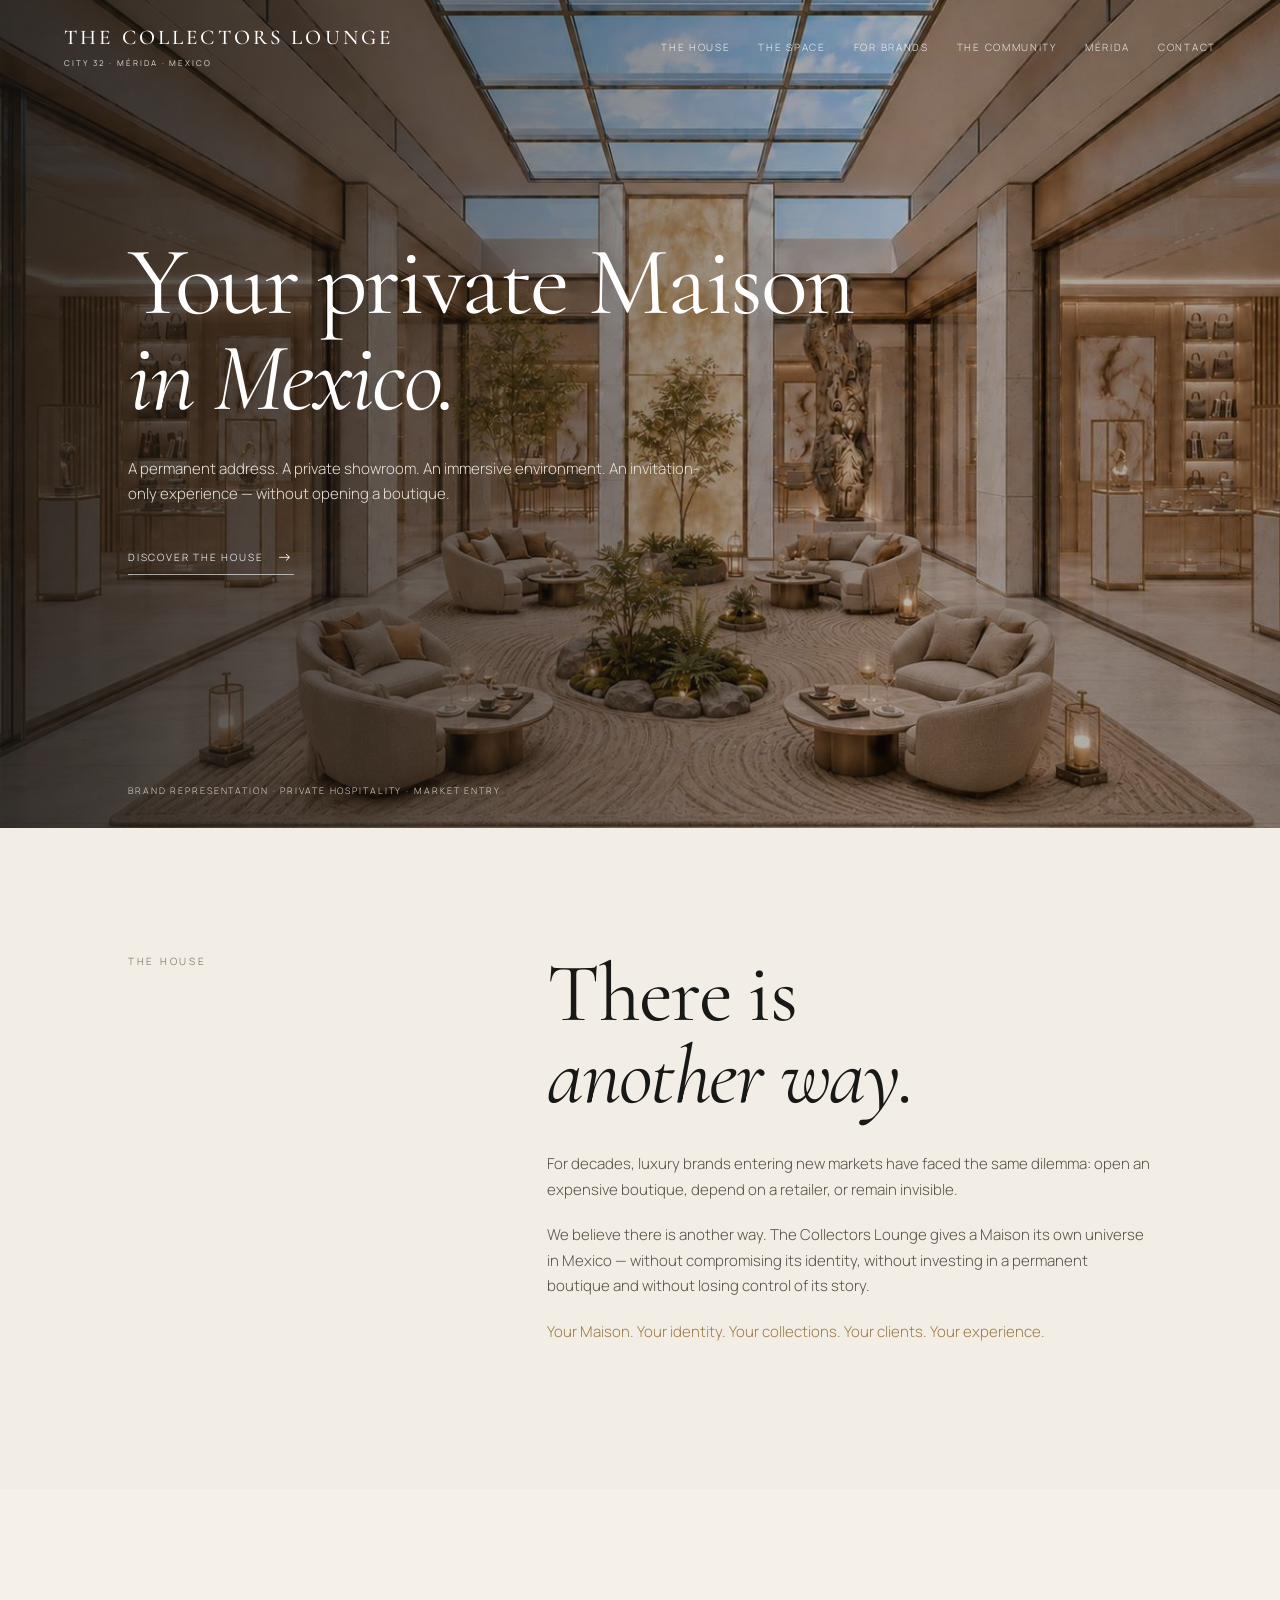
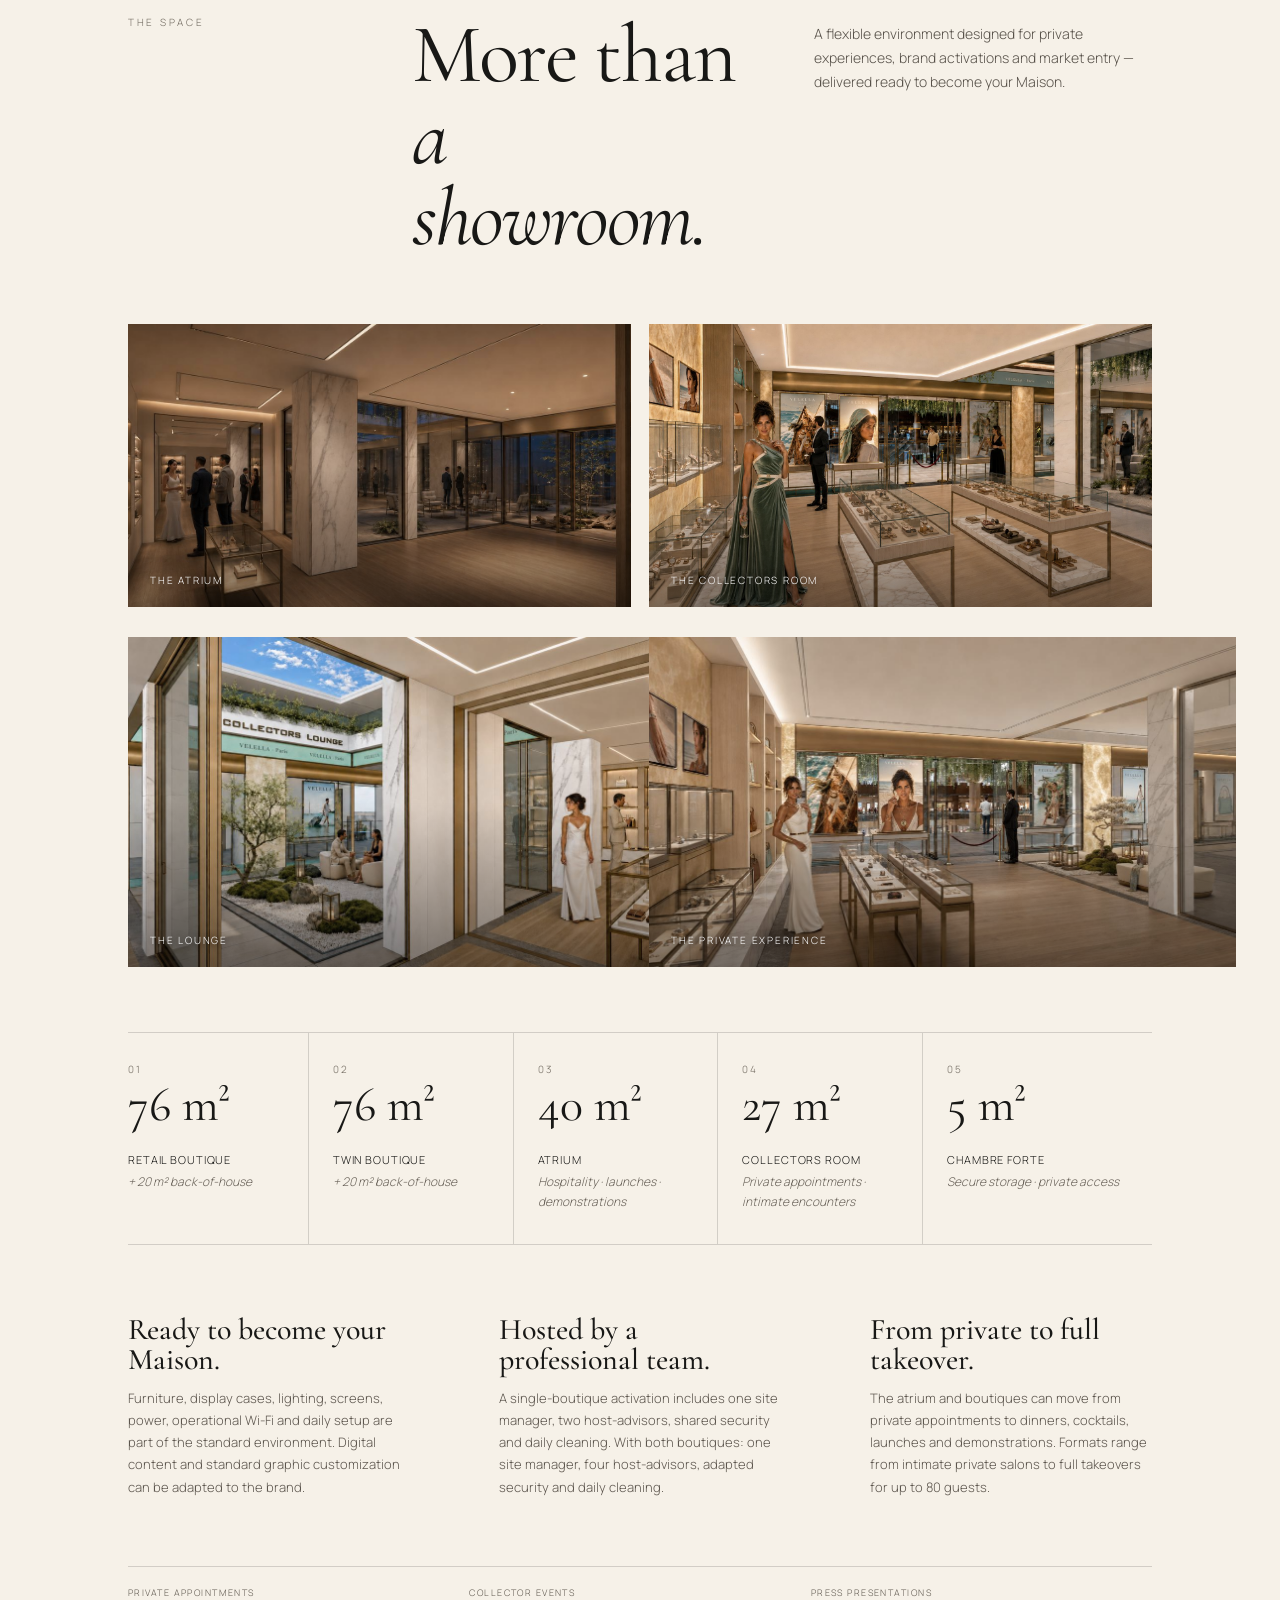
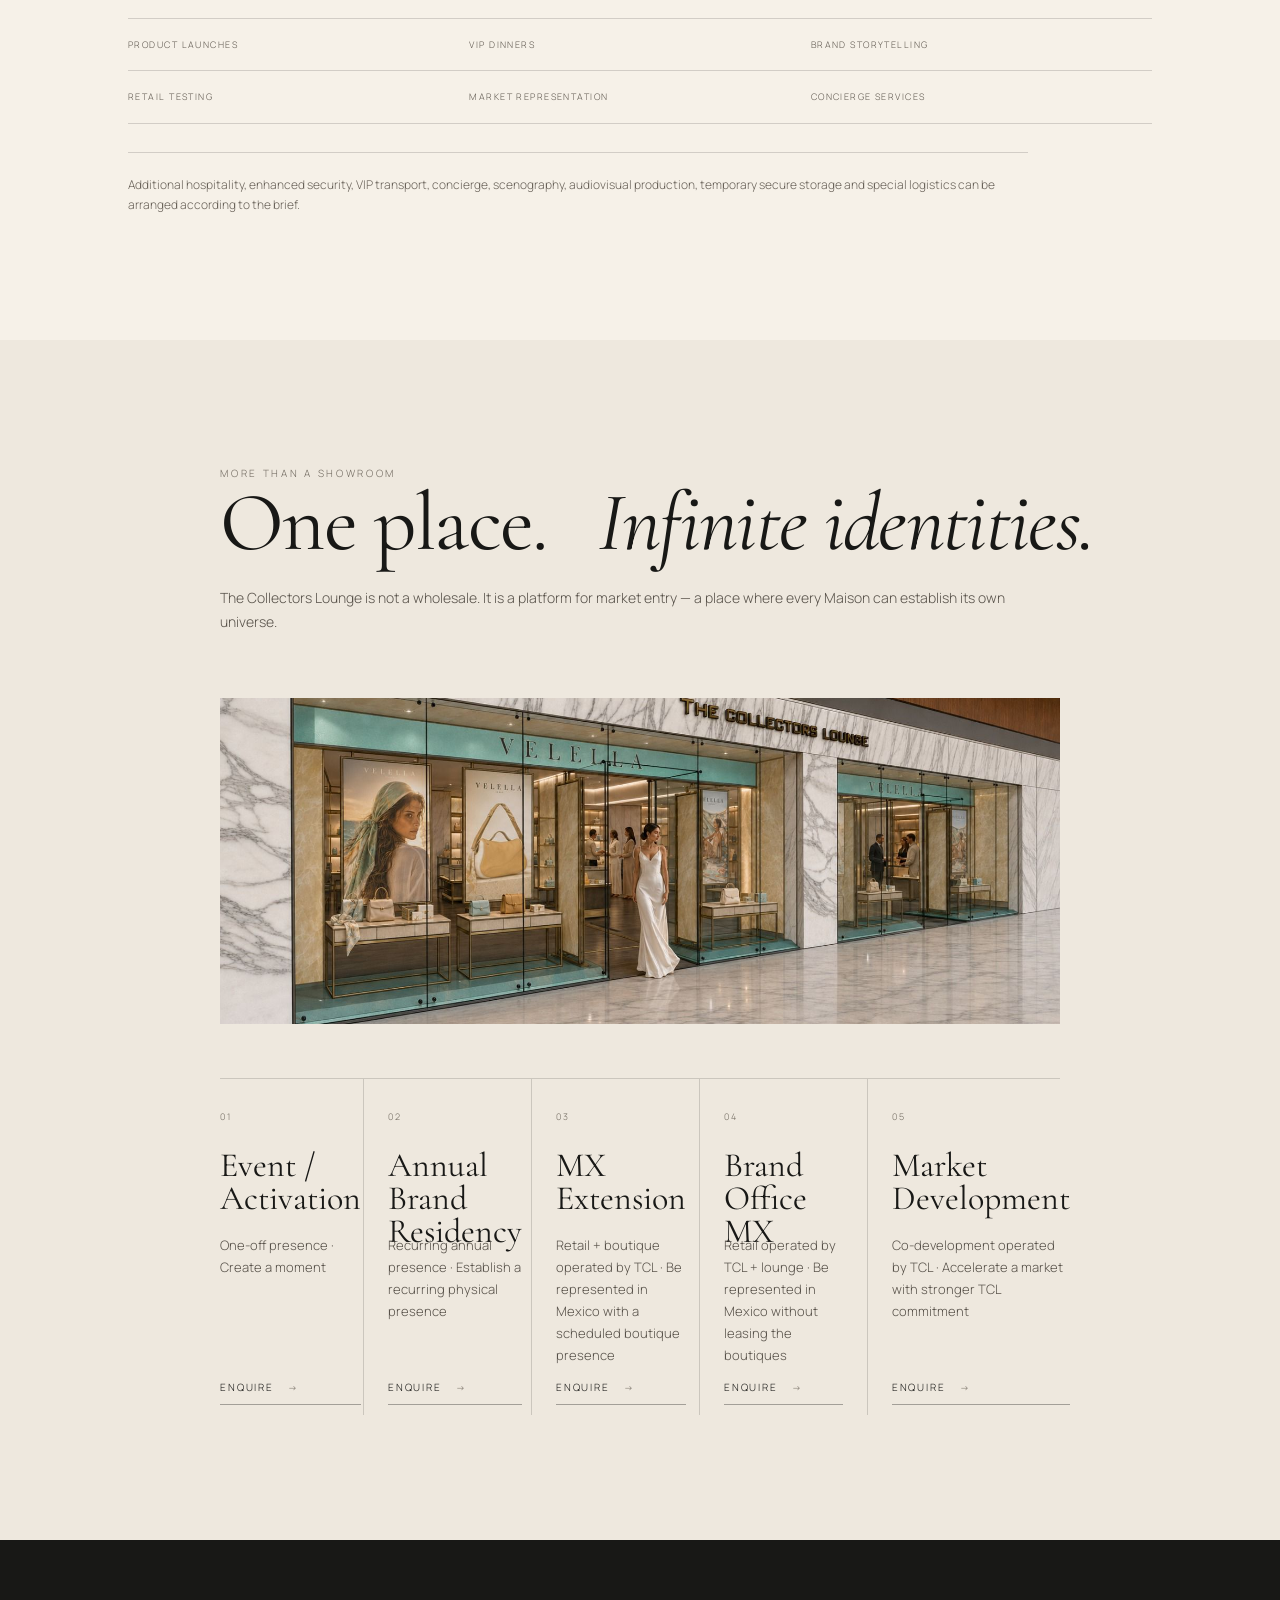
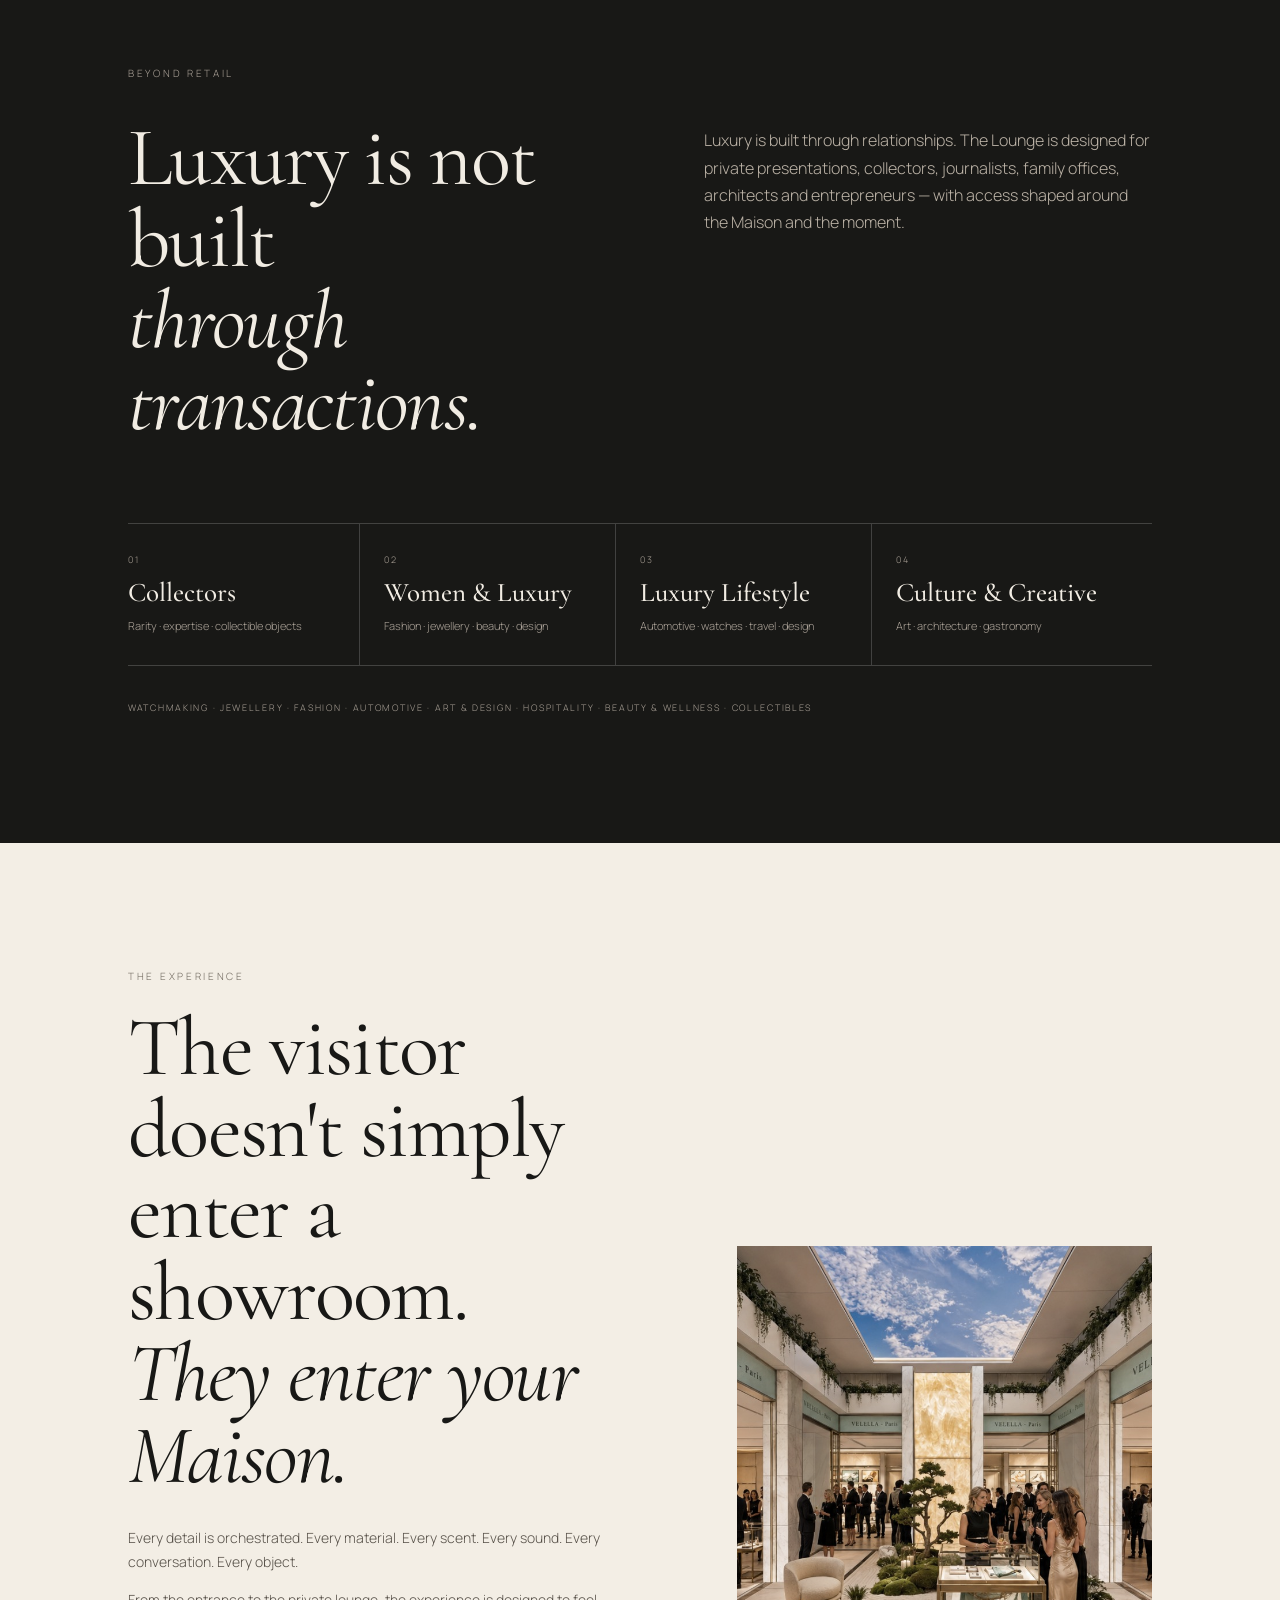
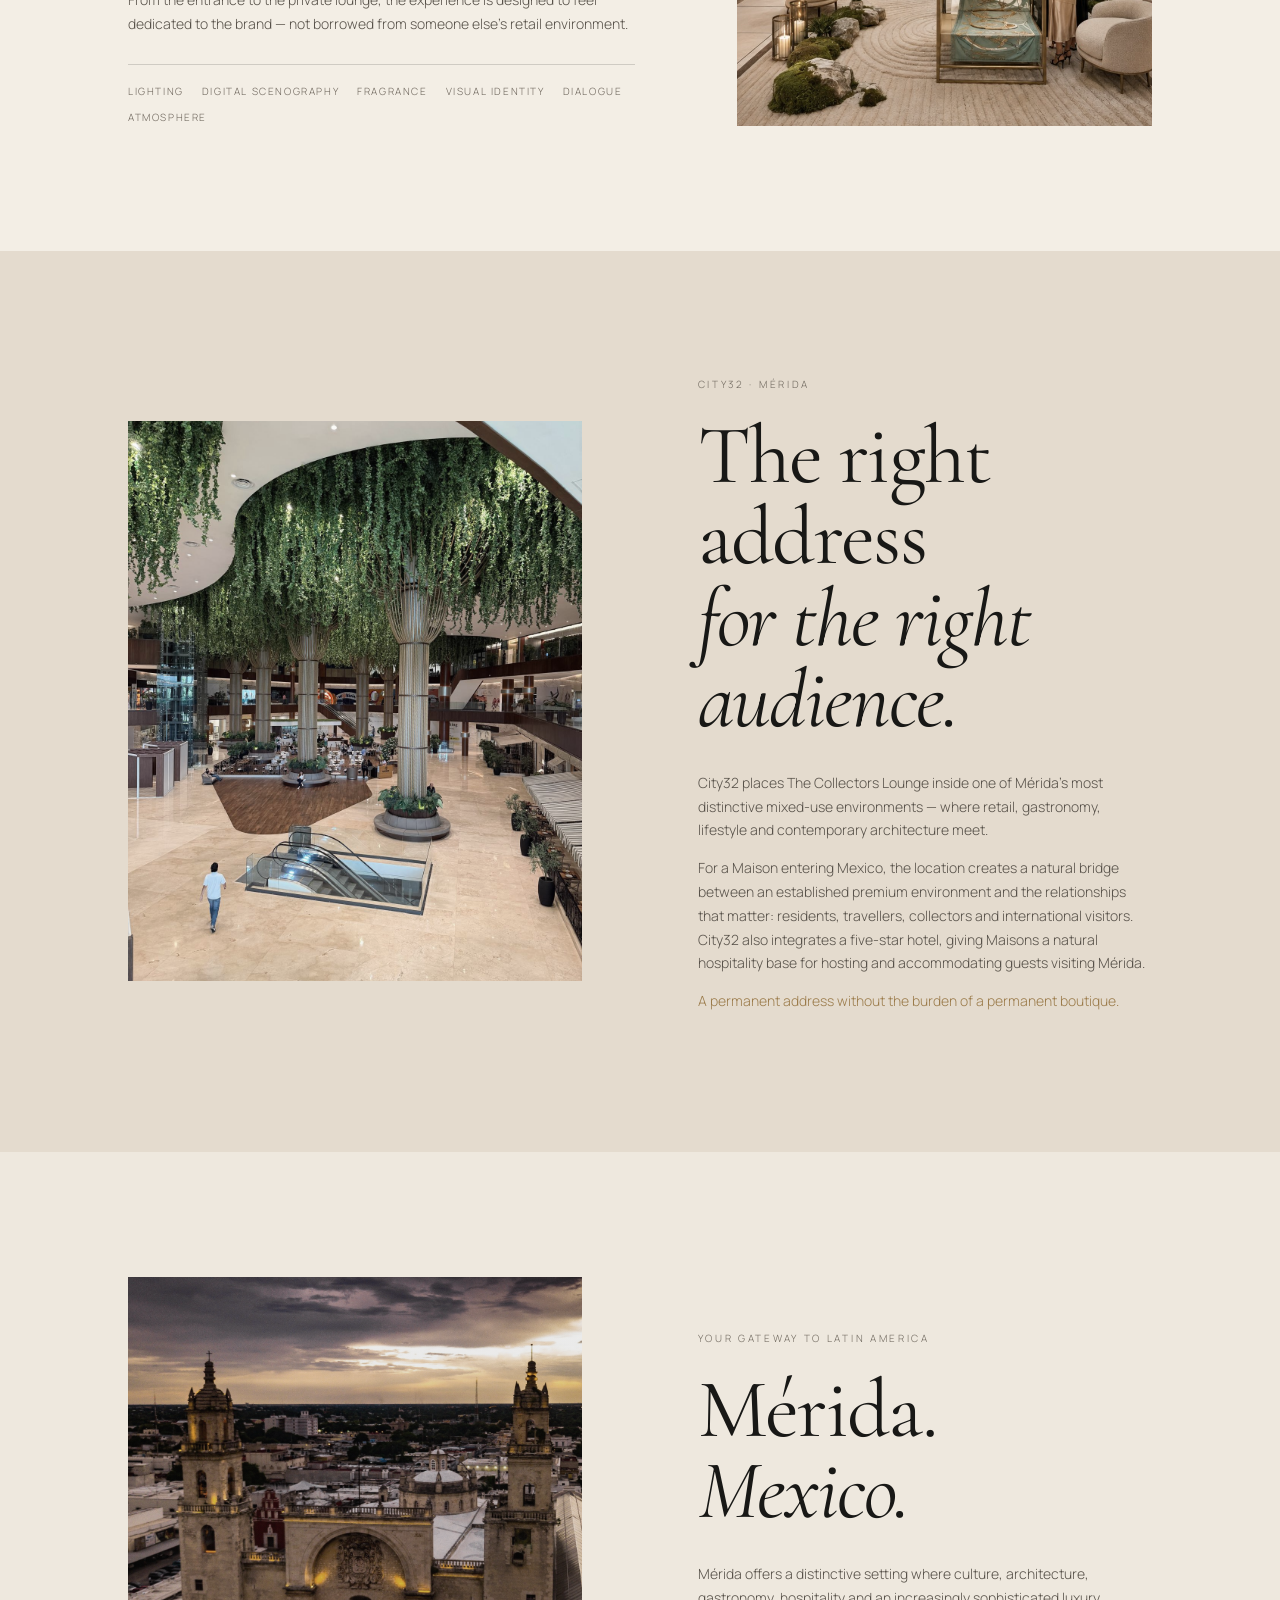
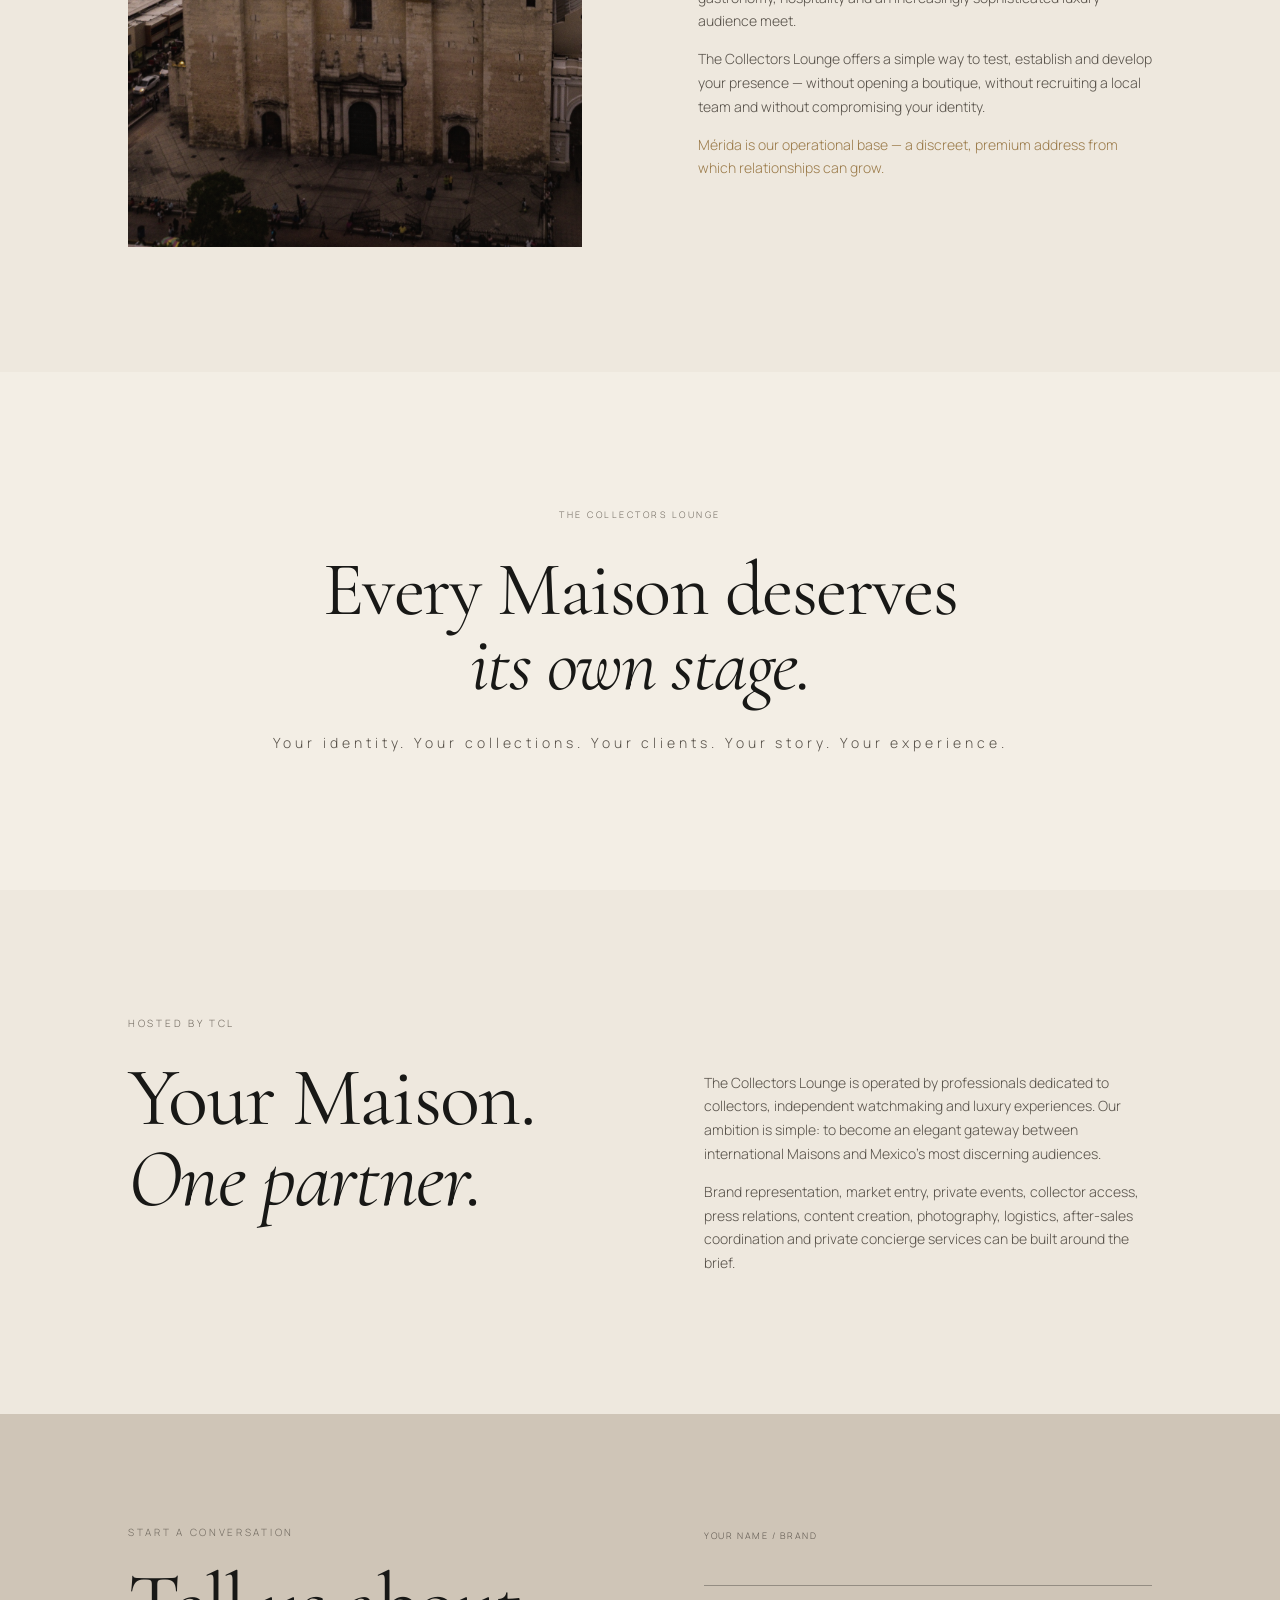
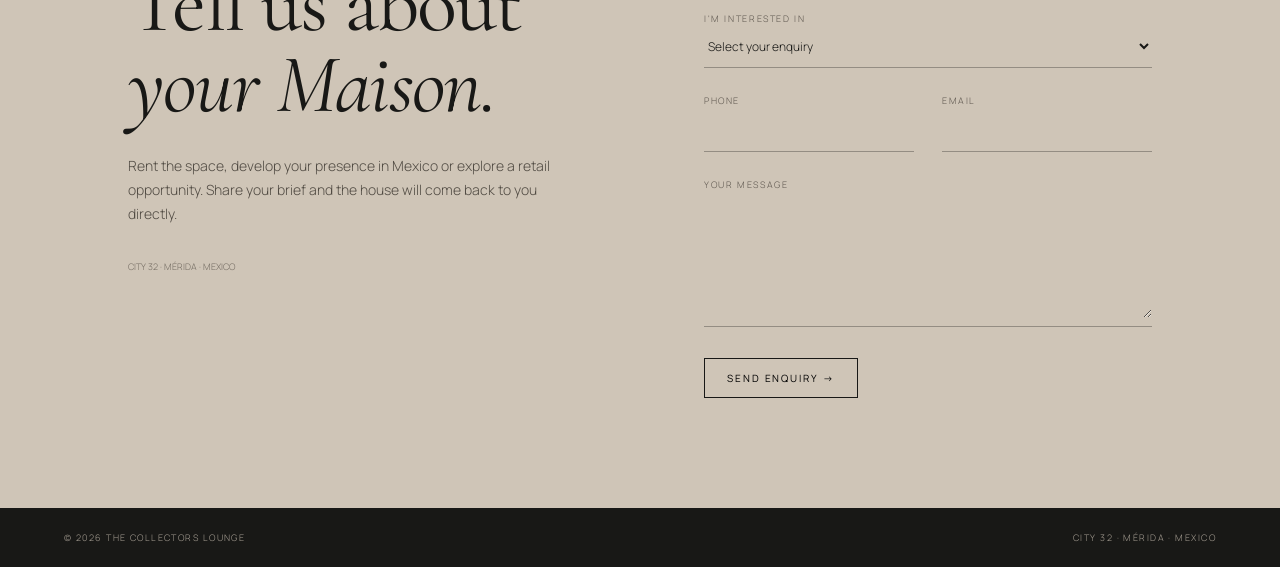
==== index.html @ 58ddcb99 "Update index.html" ====
<!doctype html>
<html lang="en">
<head>
<meta charset="utf-8"><meta name="viewport" content="width=device-width, initial-scale=1">
<meta name="description" content="The Collectors Lounge — your private Maison in Mexico. A permanent address, private hospitality and market entry from Mérida.">
<meta name="theme-color" content="#181816">
<title>The Collectors Lounge — Your Private Maison in Mexico</title>
<link rel="preconnect" href="https://fonts.googleapis.com"><link rel="preconnect" href="https://fonts.gstatic.com" crossorigin>
<link href="https://fonts.googleapis.com/css2?family=Cormorant+Garamond:ital,wght@0,400;0,500;0,600;1,400&family=Manrope:wght@300;400;500&display=swap" rel="stylesheet">
<link rel="stylesheet" href="styles.css">
</head>
<body>
<header class="header">
  <a class="logo" href="#top"><span>THE COLLECTORS LOUNGE</span><small>CITY 32 · MÉRIDA · MEXICO</small></a>
  <button class="menu" type="button" aria-expanded="false" aria-controls="nav">Menu</button>
  <nav id="nav" class="nav" aria-label="Main navigation">
    <a href="#house">The House</a><a href="#space">The Space</a><a href="#offers">For Brands</a><a href="#community">The Community</a><a href="#location">Mérida</a><a href="#contact">Contact</a>
  </nav>
</header>
<main id="top">
<section class="hero">
  <img src="assets/hero-v4.jpg" alt="The Collectors Lounge private boutique environment" class="hero-img"><div class="hero-shade"></div>
  <div class="hero-content"><h1>Your private Maison<br><i>in Mexico.</i></h1><p class="lead">A permanent address. A private showroom. An immersive environment. An invitation-only experience — without opening a boutique.</p><a class="line-link light hero-cta" href="#house">Discover the house <span>→</span></a></div>
  <div class="hero-foot">BRAND REPRESENTATION · PRIVATE HOSPITALITY · MARKET ENTRY</div>
</section>

<section id="house" class="section intro"><div class="label">THE HOUSE</div><div class="copy"><h2>There is<br><i>another way.</i></h2><p>For decades, luxury brands entering new markets have faced the same dilemma: open an expensive boutique, depend on a retailer, or remain invisible.</p><p>We believe there is another way. The Collectors Lounge gives a Maison its own universe in Mexico — without compromising its identity, without investing in a permanent boutique and without losing control of its story.</p><p class="gold-note">Your Maison. Your identity. Your collections. Your clients. Your experience.</p></div></section>


<section id="space" class="section space-section">
  <div class="section-head"><div class="label">THE SPACE</div><h2>More than<br><i>a showroom.</i></h2><p>A flexible environment designed for private experiences, brand activations and market entry — delivered ready to become your Maison.</p></div>
  <div class="space-gallery">
<figure><img class="site-harmonized-image" src="assets/atrium-neutral.jpg" alt="Central atrium"><figcaption>The Atrium</figcaption></figure>
    <figure><img class="site-harmonized-image" src="assets/lounge-view-03.jpg" alt="Private collectors room"><figcaption>The Collectors Room</figcaption></figure>
  </div>
  <div class="space-gallery space-gallery-extra">
    <figure><img class="site-harmonized-image" src="assets/lounge-view-01.jpg" alt="Collectors Lounge atrium and private boutique interior"><figcaption>The Lounge</figcaption></figure>
    <figure><img class="site-harmonized-image" src="assets/lounge-view-02.jpg" alt="Collectors Lounge interior and private client experience"><figcaption>The Private Experience</figcaption></figure>
  </div>
  <div class="space-stats"><article><span>01</span><strong>76 m²</strong><small>Retail boutique</small><em>+ 20 m² back-of-house</em></article><article><span>02</span><strong>76 m²</strong><small>Twin boutique</small><em>+ 20 m² back-of-house</em></article><article><span>03</span><strong>40 m²</strong><small>Atrium</small><em>Hospitality · launches · demonstrations</em></article><article><span>04</span><strong>27 m²</strong><small>Collectors Room</small><em>Private appointments · intimate encounters</em></article><article><span>05</span><strong>5 m²</strong><small>Chambre forte</small><em>Secure storage · private access</em></article></div>
  <div class="space-details"><div><h3>Ready to become your Maison.</h3><p>Furniture, display cases, lighting, screens, power, operational Wi-Fi and daily setup are part of the standard environment. Digital content and standard graphic customization can be adapted to the brand.</p></div><div><h3>Hosted by a professional team.</h3><p>A single-boutique activation includes one site manager, two host-advisors, shared security and daily cleaning. With both boutiques: one site manager, four host-advisors, adapted security and daily cleaning.</p></div><div><h3>From private to full takeover.</h3><p>The atrium and boutiques can move from private appointments to dinners, cocktails, launches and demonstrations. Formats range from intimate private salons to full takeovers for up to 80 guests.</p></div></div>
  <div class="included-grid"><span>Private appointments</span><span>Collector events</span><span>Press presentations</span><span>Product launches</span><span>VIP dinners</span><span>Brand storytelling</span><span>Retail testing</span><span>Market representation</span><span>Concierge services</span></div>
  <div class="space-note">Additional hospitality, enhanced security, VIP transport, concierge, scenography, audiovisual production, temporary secure storage and special logistics can be arranged according to the brief.</div>
</section>

<section id="offers" class="section offers"><div class="section-head offers-head"><div class="label">MORE THAN A SHOWROOM</div><h2 class="identity-title"><span>One place.</span><i>Infinite identities.</i></h2><p>The Collectors Lounge is not a wholesale. It is a platform for market entry — a place where every Maison can establish its own universe.</p></div><div class="identity-image"><img class="site-harmonized-image" src="assets/lounge-exterior.jpg" alt="Neutral luxury retail environment prepared for different brand identities"></div><div class="offer-grid"><article><span>01</span><h3>Event / Activation</h3><p>One-off presence · Create a moment</p><a class="line-link" href="#contact">Enquire <span>→</span></a></article><article><span>02</span><h3>Annual Brand Residency</h3><p>Recurring annual presence · Establish a recurring physical presence</p><a class="line-link" href="#contact">Enquire <span>→</span></a></article><article><span>03</span><h3>MX Extension</h3><p>Retail + boutique operated by TCL · Be represented in Mexico with a scheduled boutique presence</p><a class="line-link" href="#contact">Enquire <span>→</span></a></article><article><span>04</span><h3>Brand Office MX</h3><p>Retail operated by TCL + lounge · Be represented in Mexico without leasing the boutiques</p><a class="line-link" href="#contact">Enquire <span>→</span></a></article><article><span>05</span><h3>Market Development</h3><p>Co-development operated by TCL · Accelerate a market with stronger TCL commitment</p><a class="line-link" href="#contact">Enquire <span>→</span></a></article></div></section>

<section id="community" class="section community"><div class="label">BEYOND RETAIL</div><div class="community-top"><h2>Luxury is not built<br><i>through transactions.</i></h2><p>Luxury is built through relationships. The Lounge is designed for private presentations, collectors, journalists, family offices, architects and entrepreneurs — with access shaped around the Maison and the moment.</p></div><div class="community-grid"><div><span>01</span><strong>Collectors</strong><small>Rarity · expertise · collectible objects</small></div><div><span>02</span><strong>Women & Luxury</strong><small>Fashion · jewellery · beauty · design</small></div><div><span>03</span><strong>Luxury Lifestyle</strong><small>Automotive · watches · travel · design</small></div><div><span>04</span><strong>Culture & Creative</strong><small>Art · architecture · gastronomy</small></div></div><div class="universes">WATCHMAKING · JEWELLERY · FASHION · AUTOMOTIVE · ART & DESIGN · HOSPITALITY · BEAUTY & WELLNESS · COLLECTIBLES</div></section>

<section class="section experience"><div class="experience-copy"><div class="label">THE EXPERIENCE</div><h2>The visitor doesn't simply enter a showroom.<br><i>They enter your Maison.</i></h2><p>Every detail is orchestrated. Every material. Every scent. Every sound. Every conversation. Every object.</p><p>From the entrance to the private lounge, the experience is designed to feel dedicated to the brand — not borrowed from someone else's retail environment.</p><div class="experience-tags"><span>Lighting</span><span>Digital scenography</span><span>Fragrance</span><span>Visual identity</span><span>Dialogue</span><span>Atmosphere</span></div></div><div class="experience-image"><img class="site-harmonized-image" src="assets/experience-new.jpg" alt="Hosted private brand experience"></div></section>

<section class="section city32"><div class="city32-image"><img class="site-harmonized-image" src="assets/city32.jpg" alt="City32 environment in Mérida"></div><div class="city32-copy"><div class="label">CITY32 · MÉRIDA</div><h2>The right address<br><i>for the right audience.</i></h2><p>City32 places The Collectors Lounge inside one of Mérida's most distinctive mixed-use environments — where retail, gastronomy, lifestyle and contemporary architecture meet.</p><p>For a Maison entering Mexico, the location creates a natural bridge between an established premium environment and the relationships that matter: residents, travellers, collectors and international visitors. City32 also integrates a five-star hotel, giving Maisons a natural hospitality base for hosting and accommodating guests visiting Mérida.</p><p class="gold-note">A permanent address without the burden of a permanent boutique.</p></div></section>

<section id="location" class="section location"><div class="location-image"><img class="site-harmonized-image" src="assets/merida-cathedral.jpg" alt="Mérida-inspired historic church at dusk"></div><div class="location-copy"><div class="label">YOUR GATEWAY TO LATIN AMERICA</div><h2>Mérida.<br><i>Mexico.</i></h2><p>Mérida offers a distinctive setting where culture, architecture, gastronomy, hospitality and an increasingly sophisticated luxury audience meet.</p><p>The Collectors Lounge offers a simple way to test, establish and develop your presence — without opening a boutique, without recruiting a local team and without compromising your identity.</p><p class="gold-note">Mérida is our operational base — a discreet, premium address from which relationships can grow.</p></div></section>

<section class="statement"><p>THE COLLECTORS LOUNGE</p><h2>Every Maison deserves<br><i>its own stage.</i></h2><p class="statement-sub">Your identity. Your collections. Your clients. Your story. Your experience.</p></section>
<section class="section house-support"><div class="label">HOSTED BY TCL</div><div class="support-grid"><div><h2>Your Maison.<br><i>One partner.</i></h2></div><div><p>The Collectors Lounge is operated by professionals dedicated to collectors, independent watchmaking and luxury experiences. Our ambition is simple: to become an elegant gateway between international Maisons and Mexico's most discerning audiences.</p><p>Brand representation, market entry, private events, collector access, press relations, content creation, photography, logistics, after-sales coordination and private concierge services can be built around the brief.</p></div></div></section>
<section id="contact" class="contact">
  <div class="contact-intro"><div class="label">START A CONVERSATION</div><h2>Tell us about<br><i>your Maison.</i></h2><p>Rent the space, develop your presence in Mexico or explore a retail opportunity. Share your brief and the house will come back to you directly.</p><p class="note">CITY 32 · MÉRIDA · MEXICO</p></div>
  <form class="contact-form" id="contact-form" action="https://api.thecollectorslounge.mx/contact" method="post">
    <div class="form-field form-field-full"><label for="name">Your name / Brand</label><input id="name" name="name" type="text" autocomplete="organization" required></div>
    <div class="form-field form-field-full"><label for="request">I'm interested in</label><select id="request" name="request" required><option value="" selected disabled>Select your enquiry</option><option value="Renting / Private Activation">Renting / Private Activation</option><option value="Market Development">Market Development</option><option value="Retail / Brand Presence">Retail / Brand Presence</option></select></div>
    <div class="form-field"><label for="phone">Phone</label><input id="phone" name="phone" type="tel" autocomplete="tel" required></div>
    <div class="form-field"><label for="email">Email</label><input id="email" name="email" type="email" autocomplete="email" required></div>
    <div class="form-field form-field-full"><label for="message">Your message</label><textarea id="message" name="message" rows="5" required></textarea></div>
    <div class="form-honeypot" aria-hidden="true"><label for="company">Company</label><input id="company" name="company" type="text" tabindex="-1" autocomplete="off"></div>
    <div class="form-actions form-field-full"><button class="button form-submit" type="submit">Send enquiry <span>→</span></button><p class="form-status" id="form-status" role="status" aria-live="polite"></p></div>
  </form>
</section>
</main><footer><span>© 2026 THE COLLECTORS LOUNGE</span><span>CITY 32 · MÉRIDA · MEXICO</span></footer><script src="script.js"></script>
</body></html>
---- styles.css ----
:root{--ivory:#f3eee5;--paper:#eee8de;--sand:#ded5c7;--taupe:#aaa092;--stone:#70695f;--ink:#181816;--muted:#575149;--line:rgba(24,24,22,.16);--gold:#9b7b4a}*{box-sizing:border-box}html{scroll-behavior:smooth}body{margin:0;background:var(--ivory);color:var(--ink);font-family:"Manrope",Arial,sans-serif;font-weight:300;line-height:1.7}a{text-decoration:none;color:inherit}.header{position:absolute;z-index:10;top:0;left:0;width:100%;display:flex;align-items:center;justify-content:space-between;padding:27px 5vw;color:#fff}.logo{font:500 21px "Cormorant Garamond",Georgia,serif;letter-spacing:.15em;white-space:nowrap}.nav{display:flex;gap:28px;font-size:10px;letter-spacing:.17em;text-transform:uppercase}.nav a{opacity:.88}.nav a:hover{opacity:1}.menu{display:none;background:none;border:1px solid rgba(255,255,255,.5);color:#fff;padding:9px 12px;font-size:10px;letter-spacing:.16em;text-transform:uppercase}.hero{position:relative;min-height:760px;height:92vh;display:flex;align-items:center;overflow:hidden;background:#4c473f;color:#fff}.hero-img{position:absolute;inset:0;width:100%;height:100%;object-fit:cover}.hero-shade{position:absolute;inset:0;background:linear-gradient(90deg,rgba(20,19,17,.78),rgba(20,19,17,.18) 72%,rgba(20,19,17,.30))}.hero-content{position:relative;z-index:1;width:min(760px,80vw);margin-left:10vw;padding-top:30px}.kicker,.label{font-size:10px;letter-spacing:.27em;text-transform:uppercase}.kicker{color:#ddd5c8;margin:0 0 28px}h1,h2,h3{font-family:"Cormorant Garamond",Georgia,serif;font-weight:400;line-height:.98}h1{font-size:clamp(62px,8.4vw,116px);letter-spacing:-.025em;margin:0}h2{font-size:clamp(52px,6.5vw,84px);letter-spacing:-.02em;margin:0}h3{font-size:34px;margin:20px 0 14px}.lead{font-size:15px;max-width:590px;color:#e6dfd4;margin:30px 0 34px}.line-link{display:inline-flex;align-items:center;gap:14px;text-transform:uppercase;letter-spacing:.18em;font-size:10px;border-bottom:1px solid rgba(24,24,22,.35);padding-bottom:8px}.line-link span{font-size:15px;line-height:0}.line-link.light{color:#fff;border-color:rgba(255,255,255,.6)}.hero-foot{position:absolute;z-index:1;left:10vw;bottom:30px;font-size:9px;letter-spacing:.21em;color:#ded7cb}.section{padding:125px 10vw}.intro{display:grid;grid-template-columns:.65fr 1.35fr;gap:10vw}.label{color:var(--stone)}.copy{max-width:760px}.copy h2{margin-bottom:35px}.copy p{max-width:680px;color:var(--muted);font-size:15px;margin:0 0 20px}.gold-note{color:var(--gold)!important}.image-break{position:relative;height:540px;overflow:hidden;background:#9c9387}.image-break img{width:100%;height:100%;object-fit:cover;filter:saturate(.8)}.image-break:after{content:"";position:absolute;inset:0;background:linear-gradient(90deg,rgba(20,18,15,.18),transparent 55%,rgba(20,18,15,.2))}.image-caption{position:absolute;z-index:1;bottom:25px;left:5vw;color:#fff;font-size:9px;letter-spacing:.22em}.space-section{background:#f6f1e8}.section-head{display:grid;grid-template-columns:.65fr 1fr 1fr;gap:5vw;align-items:start;margin-bottom:65px}.section-head>p{max-width:390px;color:var(--muted);font-size:14px;margin-top:8px}.space-gallery{display:grid;grid-template-columns:repeat(2,minmax(0,1fr));gap:18px;margin-bottom:65px}.space-gallery figure{margin:0;position:relative;overflow:hidden;background:#c8bdae;aspect-ratio:16/9;min-height:0}.space-gallery img{width:100%;height:100%;min-height:0;object-fit:cover;display:block;filter:saturate(.82)}.space-gallery figcaption{position:absolute;left:22px;bottom:18px;color:#fff;text-transform:uppercase;letter-spacing:.18em;font-size:10px;text-shadow:0 1px 8px #000}.space-gallery figure:after{content:"";position:absolute;inset:0;background:linear-gradient(transparent 50%,rgba(0,0,0,.45))}.space-gallery figcaption{z-index:1}.space-stats{display:grid;grid-template-columns:repeat(5,minmax(0,1fr));border-top:1px solid var(--line);border-bottom:1px solid var(--line)}.space-stats article{padding:28px 24px 32px 0;border-right:1px solid var(--line);margin-right:24px;display:grid;grid-template-rows:20px 60px 24px 1fr;min-height:180px}.space-stats article:last-child{border-right:0;margin-right:0}.space-stats span{font-size:10px;letter-spacing:.2em;color:var(--stone)}.space-stats strong{font-family:"Cormorant Garamond",serif;font-size:48px;font-weight:400;line-height:1}.space-stats small{font-size:11px;letter-spacing:.08em;text-transform:uppercase;margin-top:10px}.space-stats em{font-size:12px;color:#6b645b;margin-top:7px}.space-details{display:grid;grid-template-columns:repeat(3,1fr);gap:7vw;margin-top:70px}.space-details h3{font-size:30px;font-weight:500;margin:0 0 12px}.space-details p{font-size:13px;color:#5c554d;max-width:350px}.included-grid{display:grid;grid-template-columns:repeat(3,1fr);gap:0;border-top:1px solid var(--line);margin-top:55px}.included-grid span{padding:18px 20px 18px 0;border-bottom:1px solid var(--line);font-size:9px;letter-spacing:.16em;text-transform:uppercase;color:#5f584f}.space-note{margin-top:28px;padding-top:22px;border-top:1px solid var(--line);font-size:12px;color:#686158;max-width:900px}.offers{background:var(--paper)}.offer-grid{display:grid;grid-template-columns:repeat(5,minmax(0,1fr));border-top:1px solid var(--line)}.offer-grid article{padding:30px 24px 10px 0;border-right:1px solid var(--line);margin-right:24px;min-height:310px;display:grid;grid-template-rows:20px 92px 1fr auto}.offer-grid article:last-child{border-right:0;margin-right:0}.offer-grid span,.community-grid span{font-size:9px;letter-spacing:.2em;color:var(--stone)}.offer-grid p{font-size:13px;color:var(--muted);max-width:240px;min-height:90px}.community{background:var(--ink);color:#f1ece3}.community .label{color:#aaa197}.community-top{display:grid;grid-template-columns:1fr 1fr;gap:10vw;margin:35px 0 80px}.community-top p{max-width:500px;color:#bbb2a6;margin:10px 0}.community-grid{display:grid;grid-template-columns:repeat(4,1fr);border-top:1px solid rgba(255,255,255,.18);border-bottom:1px solid rgba(255,255,255,.18)}.community-grid>div{padding:28px 24px 30px 0;border-right:1px solid rgba(255,255,255,.18);margin-right:24px;display:flex;flex-direction:column;gap:8px}.community-grid>div:last-child{border-right:0;margin-right:0}.community-grid span{color:#aaa197}.community-grid strong{font:500 27px "Cormorant Garamond",serif}.community-grid small{font-size:11px;color:#aaa197}.universes{font-size:9px;letter-spacing:.19em;color:#aaa197;line-height:2.2;margin-top:32px;max-width:900px}.experience{background:var(--ivory);display:grid;grid-template-columns:1.1fr .9fr;gap:8vw;align-items:end}.experience-copy{max-width:760px}.experience-copy h2{margin:22px 0 30px}.experience-copy p{font-size:14px;color:var(--muted);max-width:620px}.experience-image{height:480px;overflow:hidden}.experience-image img{width:100%;height:100%;object-fit:cover;display:block;filter:saturate(.78)}.city32{display:grid;grid-template-columns:1fr 1fr;gap:9vw;align-items:center;background:#e4dbce}.city32-image{min-height:560px;overflow:hidden}.city32-image img{width:100%;height:100%;min-height:560px;object-fit:cover;display:block;filter:saturate(.72) contrast(.98)}.city32-copy{max-width:590px}.city32-copy h2{margin:22px 0 30px}.city32-copy p{color:var(--muted);font-size:14px}.location{display:grid;grid-template-columns:1fr 1fr;gap:9vw;align-items:center;background:var(--paper)}.location-image{min-height:570px;position:relative;overflow:hidden;background:#81786c}.location-image img{width:100%;height:100%;object-fit:cover;position:absolute;inset:0;filter:saturate(.7) contrast(.98)}.location-image:after{content:"";position:absolute;inset:0;background:linear-gradient(180deg,rgba(30,27,22,.06),rgba(30,27,22,.2))}.location-copy{max-width:580px}.location-copy h2{margin:22px 0 30px}.location-copy p{color:var(--muted);font-size:14px}.statement{text-align:center;padding:135px 7vw;background:var(--ivory)}.statement p{font-size:9px;letter-spacing:.28em;color:var(--stone);margin:0 0 30px}.statement h2{font-size:clamp(50px,6vw,78px)}.statement-sub{font-size:14px!important;color:var(--muted)!important;letter-spacing:.05em;margin:28px 0 0!important}.house-support{background:var(--paper)}.support-grid{display:grid;grid-template-columns:1fr 1fr;gap:10vw;margin-top:25px}.support-grid h2{margin:0}.support-grid p{font-size:14px;color:var(--muted);max-width:620px}.contact{display:grid;grid-template-columns:1fr 1fr;gap:10vw;padding:110px 10vw;background:#cfc5b7}.contact h2{margin-top:22px}.contact-copy{max-width:520px}.contact-copy>p:first-child{color:#514b43;font-size:14px;max-width:450px}.contact-email{display:block;font:400 29px "Cormorant Garamond",serif;margin:28px 0}.button{display:inline-block;border:1px solid var(--ink);padding:12px 22px;text-transform:uppercase;letter-spacing:.19em;font-size:10px;transition:.2s}.button:hover{background:var(--ink);color:var(--ivory)}.note{font-size:9px!important;color:#746c62!important;margin-top:34px;max-width:390px}footer{display:flex;justify-content:space-between;background:var(--ink);color:#a79f94;padding:22px 5vw;font-size:9px;letter-spacing:.16em;text-transform:uppercase}@media(max-width:820px){.header{padding:20px 6vw}.logo{font-size:17px}.menu{display:block}.nav{display:none;position:absolute;top:67px;right:6vw;background:var(--ink);padding:18px 22px;flex-direction:column;gap:18px}.nav.open{display:flex}.hero{height:790px}.hero-content{margin-left:7vw}.hero-foot{left:7vw;right:7vw;line-height:1.8}.section{padding:85px 7vw}.intro,.section-head,.community-top,.location,.city32,.contact,.experience,.support-grid{grid-template-columns:1fr;gap:40px}.section-head{margin-bottom:50px}.offer-grid{grid-template-columns:1fr}.offer-grid article{border-right:0;border-bottom:1px solid var(--line);margin-right:0;min-height:0;padding-bottom:38px}.community-grid{grid-template-columns:1fr 1fr}.community-grid>div{border-bottom:1px solid rgba(255,255,255,.18);padding:25px 15px 25px 0}.image-break{height:400px}.space-gallery{grid-template-columns:1fr}.space-gallery figure,.space-gallery img{min-height:300px}.city32-image,.city32-image img{min-height:390px}.location-image{min-height:390px}.statement{padding:90px 7vw}.space-stats{grid-template-columns:1fr 1fr}.space-details{grid-template-columns:1fr;gap:28px;margin-top:50px}.included-grid{grid-template-columns:1fr 1fr}.experience-image{height:390px}footer{flex-direction:column;gap:10px}}@media(max-width:520px){.community-grid{grid-template-columns:1fr}.included-grid{grid-template-columns:1fr}.hero{min-height:720px}.hero-content{width:86vw}.hero h1{font-size:58px}.contact-email{font-size:24px}}

.identity-image{width:82%;margin:42px auto 54px;overflow:hidden;aspect-ratio:16/6.2;background:#ddd4c7}
.identity-image img{width:100%;height:100%;object-fit:cover;display:block}
@media(max-width:820px){.identity-image{width:100%;}}

.experience-tags{display:flex;flex-wrap:wrap;gap:9px 18px;margin-top:28px;padding-top:18px;border-top:1px solid rgba(23,23,21,.16);font-size:10px;letter-spacing:.16em;text-transform:uppercase;color:#6d655b}
.experience-tags span{white-space:nowrap}

/* V5.2 visual refinement */
.space-gallery-extra{grid-template-columns:1fr 1fr;margin-top:-35px}
.space-gallery-extra figure{min-height:330px}
.space-gallery-extra img{min-height:330px}
.contact-emails{display:flex;flex-direction:column;gap:0}
.contact-emails .contact-email{margin:20px 0 0}
.contact-emails + .button{margin-top:28px}
@media(max-width:820px){
  .space-gallery-extra{grid-template-columns:1fr;margin-top:-20px}
}


/* Image harmony */
.gallery img,
.space-gallery img,
.experience-image img,
.collection-image img,
.story-image img,
.image-card img {
  width: 100%;
  height: 100%;
  object-fit: cover;
  display: block;
}

.gallery > *,
.space-gallery > *,
.image-card {
  overflow: hidden;
}

.gallery,
.space-gallery {
  align-items: stretch;
}

.gallery img,
.space-gallery img {
  aspect-ratio: 4 / 3;
}

.experience-image,
.collection-image,
.story-image {
  overflow: hidden;
}

.experience-image img,
.collection-image img,
.story-image img {
  aspect-ratio: 16 / 9;
}

@media (max-width: 820px) {
  .gallery img,
  .space-gallery img {
    aspect-ratio: 4 / 3;
  }
}

.site-harmonized-image {
  width: 100%;
  height: auto;
  aspect-ratio: 4 / 3;
  object-fit: cover;
  display: block;
}

/* The Space — equal image proportions */
.space-gallery img.site-harmonized-image {
  width: 100%;
  height: 100%;
  aspect-ratio: auto;
  object-fit: cover;
}

@media (max-width: 820px) {
  .space-gallery {
    grid-template-columns: 1fr;
  }
  .space-gallery figure {
    aspect-ratio: 16 / 10;
  }
}

/* v5.7 — visual refinements + enquiry form */
.logo{display:flex;flex-direction:column;align-items:flex-start;line-height:1.05}
.logo small{font:400 8px "Manrope",Arial,sans-serif;letter-spacing:.24em;margin-top:8px;opacity:.82}
.hero-content{padding-top:0;transform:translateY(-1vh)}
.hero h1{font-size:clamp(58px,7.6vw,106px)}
.hero-cta{margin-top:8px}
.identity-title{grid-column:2/4;display:flex;justify-content:space-between;align-items:baseline;gap:4vw;width:82%;margin:0 auto}
.identity-title span,.identity-title i{white-space:nowrap}
.offers-head>p{grid-column:2/4;width:82%;max-width:820px;margin:22px auto 0}
.contact-intro>p:not(.note){max-width:440px;color:#514b43;font-size:14px;margin-top:28px}
.contact-form{display:grid;grid-template-columns:1fr 1fr;gap:25px 28px;margin-top:4px}
.form-field{display:flex;flex-direction:column;gap:8px;border-bottom:1px solid rgba(24,24,22,.32);padding-bottom:8px}
.form-wide{grid-column:1/-1}
.form-field label{font-size:9px;letter-spacing:.18em;text-transform:uppercase;color:#5e574f}
.form-field input,.form-field select,.form-field textarea{width:100%;border:0;outline:0;background:transparent;color:var(--ink);font:400 16px "Cormorant Garamond",Georgia,serif;padding:3px 0;border-radius:0}
.form-field select{font-family:"Manrope",Arial,sans-serif;font-size:12px;font-weight:300;appearance:auto}
.form-field textarea{resize:vertical;min-height:105px;line-height:1.4}
.form-field:focus-within{border-color:var(--ink)}
.form-honeypot{position:absolute!important;width:1px;height:1px;overflow:hidden;clip:rect(0,0,0,0);white-space:nowrap}
.form-actions{display:flex;align-items:center;gap:20px;flex-wrap:wrap;margin-top:6px}
.form-submit{background:transparent;cursor:pointer;font-family:"Manrope",Arial,sans-serif}
.form-submit:disabled{opacity:.5;cursor:wait}
.form-status{font-size:11px!important;margin:0!important;color:#514b43!important}
.form-status.is-success{color:#38543d!important}.form-status.is-error{color:#743c34!important}
.contact-direct{margin-top:34px;padding-top:20px;border-top:1px solid rgba(24,24,22,.18);display:flex;gap:12px;flex-wrap:wrap;font-size:11px;color:#5d564d}
.contact-direct a{border-bottom:1px solid rgba(24,24,22,.35)}
@media(max-width:820px){.space-stats{grid-template-columns:1fr 1fr}.space-stats article:nth-child(even){border-right:0;margin-right:0}.space-stats article:nth-child(n+3){border-top:1px solid var(--line);padding-top:28px}.logo small{font-size:7px;margin-top:6px}.hero-content{transform:translateY(-2vh)}.identity-title{grid-column:auto;width:100%;margin:0;display:flex;justify-content:flex-start;gap:20px;flex-wrap:wrap}.offers-head>p{grid-column:auto;width:100%;max-width:390px;margin:0}.contact-form{margin-top:0}}
@media(max-width:520px){.space-stats{grid-template-columns:1fr}.space-stats article{border-right:0!important;margin-right:0}.space-stats article:not(:first-child){border-top:1px solid var(--line);padding-top:28px}.logo{font-size:15px}.logo small{letter-spacing:.17em}.hero h1{font-size:54px}.contact-form{grid-template-columns:1fr}.form-wide{grid-column:auto}.identity-title{display:block}.identity-title span,.identity-title i{display:block;white-space:normal}.identity-title i{margin-top:4px}}
.form-field-full{grid-column:1/-1}
@media(max-width:520px){.form-field-full{grid-column:auto}}

/* v5.9 — More Than a Showroom: coherent shared width */
.offers-head{
  display:block;
  width:82%;
  margin-left:auto;
  margin-right:auto;
}
.offers-head .label{
  width:100%;
}
.identity-title{
  width:100%;
  margin:0;
  display:flex;
  justify-content:space-between;
  align-items:baseline;
  gap:4vw;
}
.offers-head>p{
  width:min(100%,820px);
  max-width:none;
  margin:22px 0 0;
}
.identity-image{
  width:82%;
  margin-left:auto;
  margin-right:auto;
}
.offer-grid{
  width:82%;
  margin-left:auto;
  margin-right:auto;
}
@media(max-width:820px){
  .offers-head,
  .identity-image,
  .offer-grid{
    width:100%;
  }
  .identity-title{
    width:100%;
    justify-content:flex-start;
    gap:20px;
    flex-wrap:wrap;
  }
  .offers-head>p{
    width:100%;
    max-width:390px;
    margin:22px 0 0;
  }
  .offer-grid{
    grid-template-columns:1fr 1fr;
  }
  .offer-grid article{
    border-right:1px solid var(--line);
    margin-right:24px;
  }
  .offer-grid article:nth-child(even){
    border-right:0;
    margin-right:0;
  }
}
@media(max-width:520px){
  .identity-title{
    display:block;
  }
  .identity-title span,
  .identity-title i{
    display:block;
    white-space:normal;
  }
  .identity-title i{
    margin-top:4px;
  }
  .offer-grid{
    grid-template-columns:1fr;
  }
  .offer-grid article{
    border-right:0!important;
    margin-right:0;
  }
  .offer-grid article:not(:first-child){
    border-top:1px solid var(--line);
    padding-top:28px;
  }
}
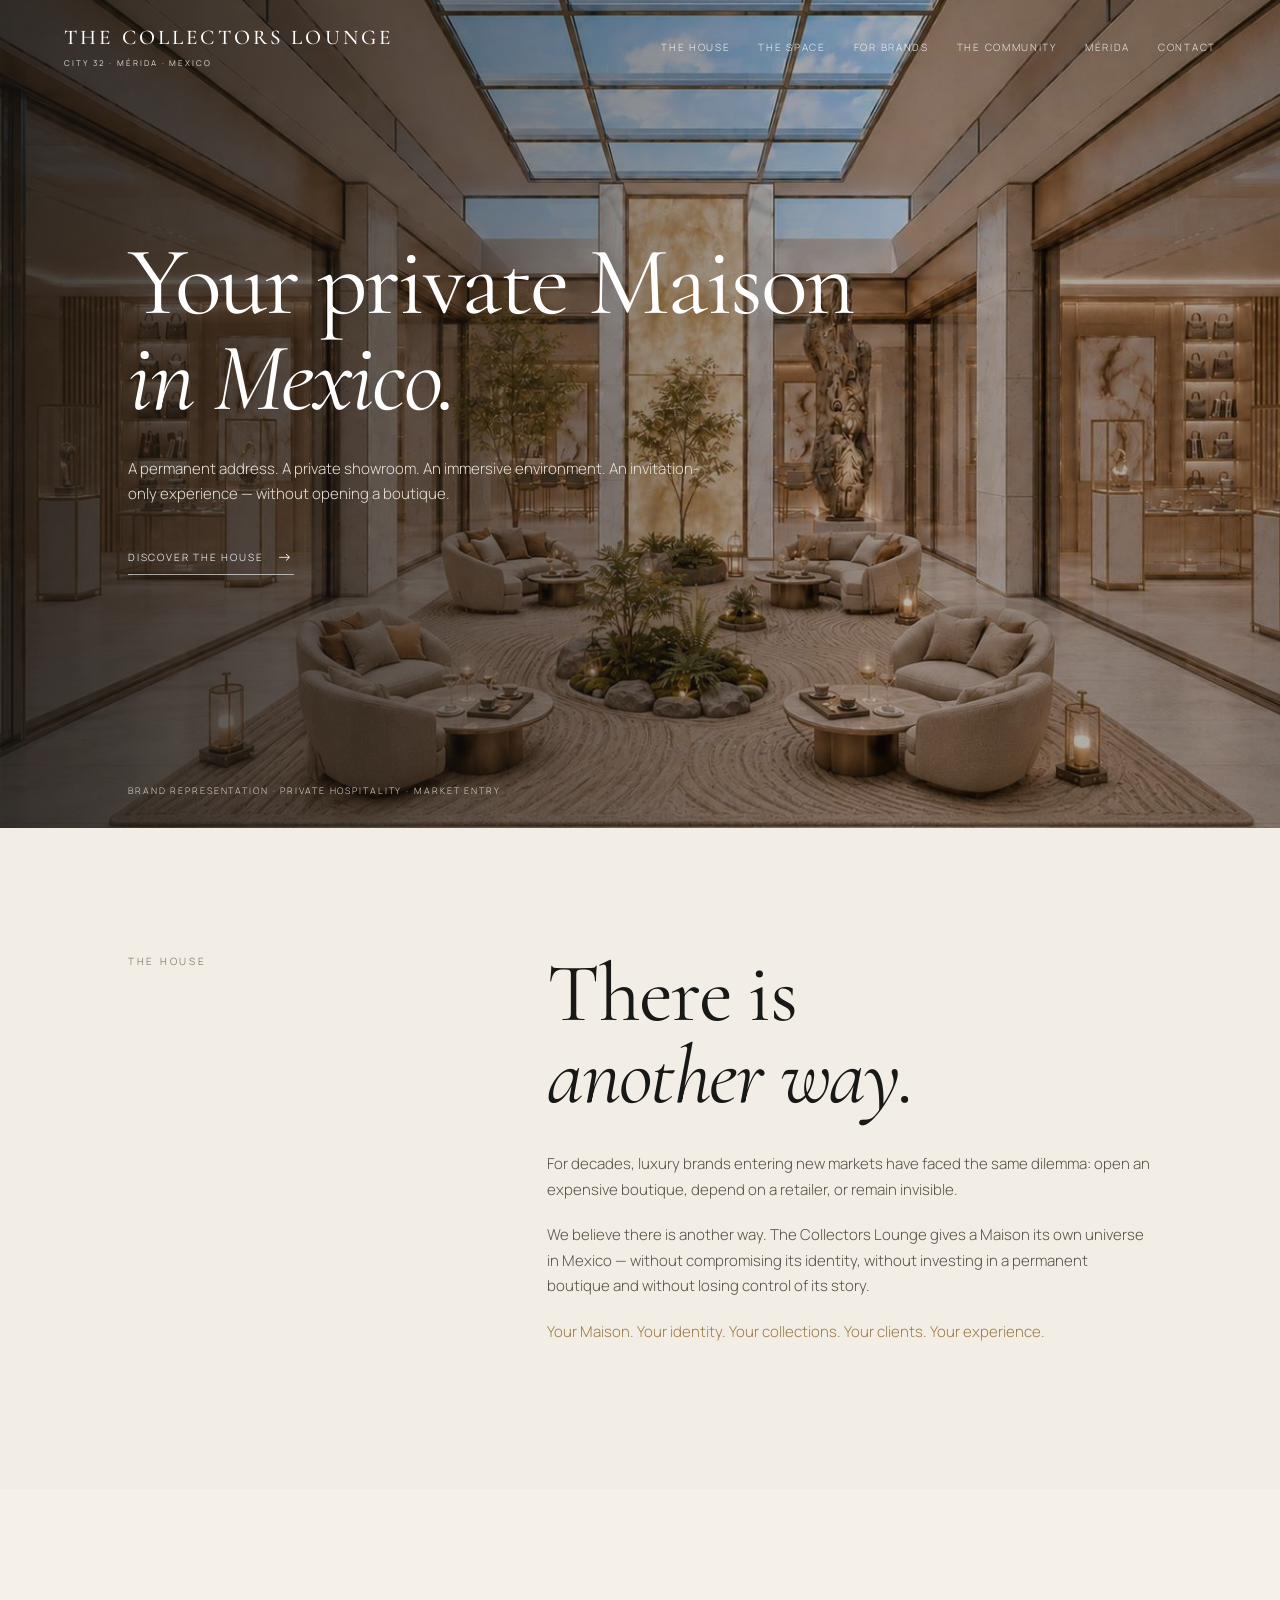
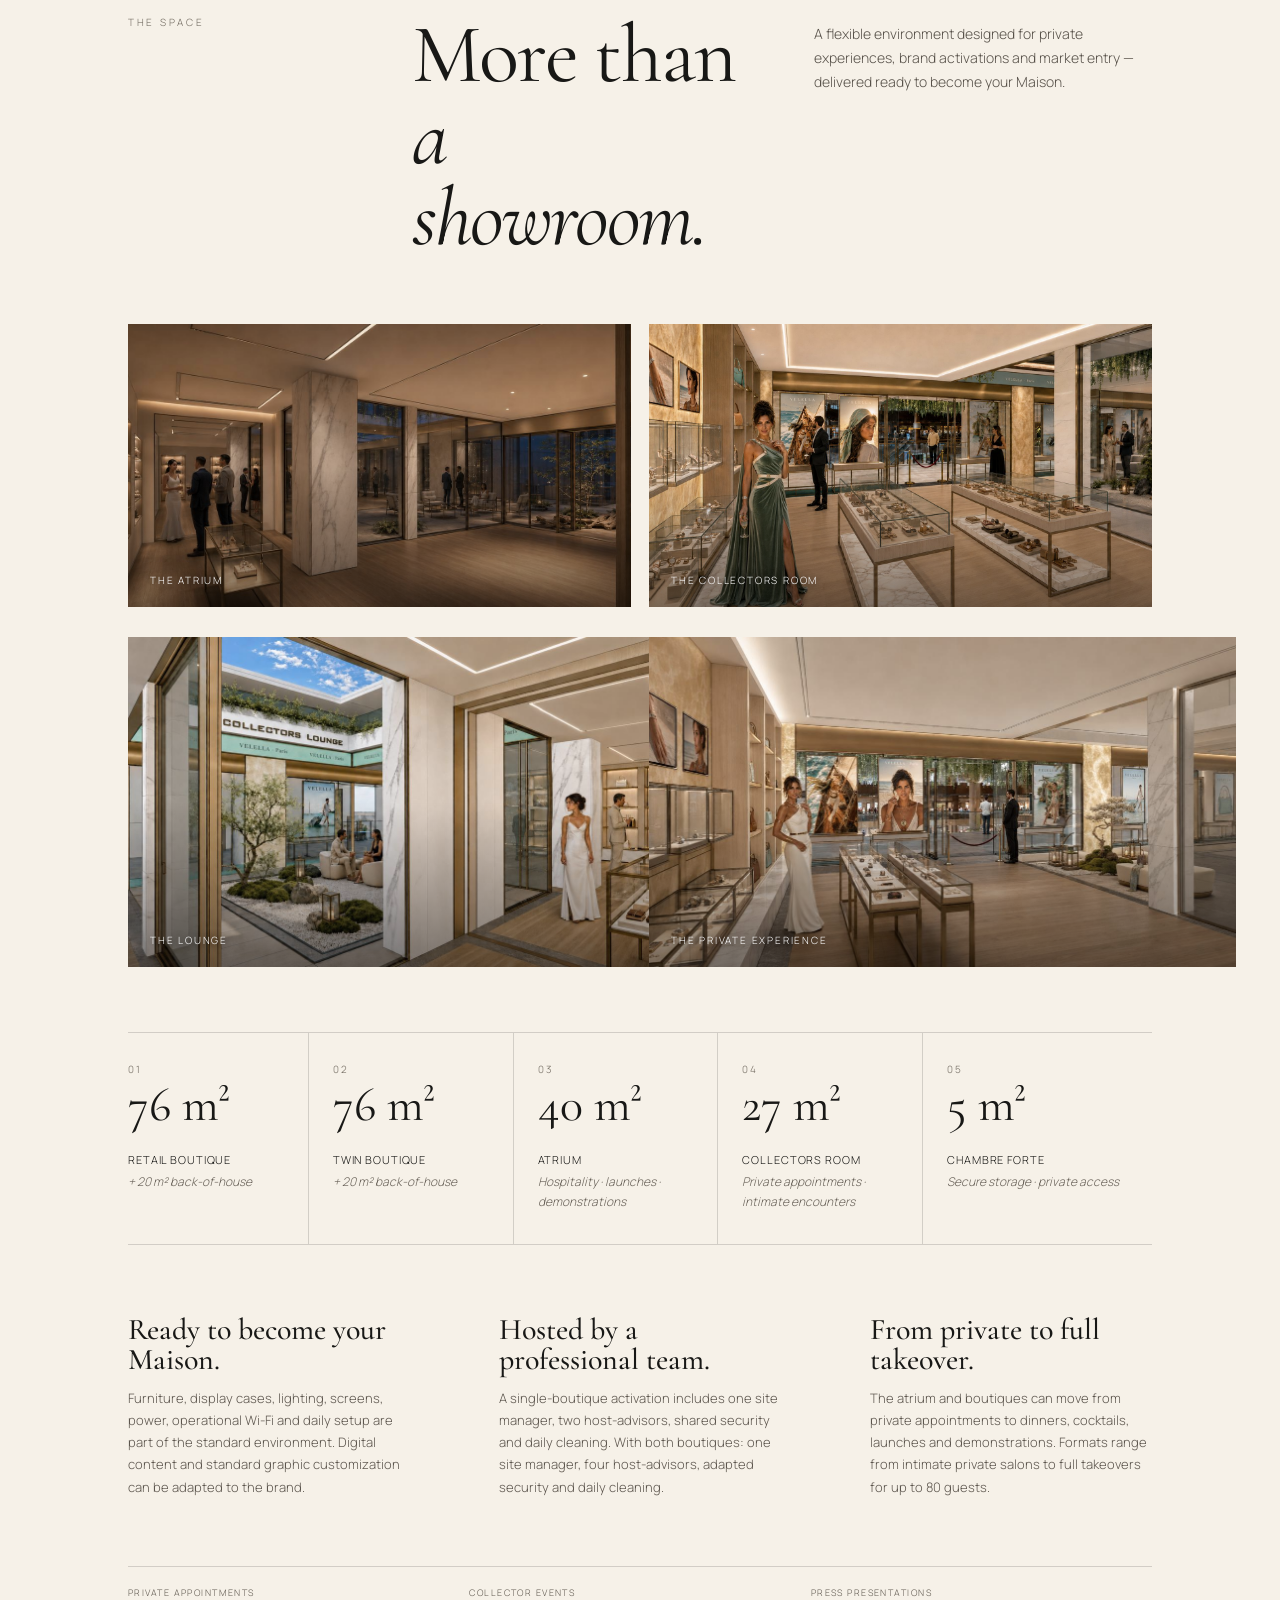
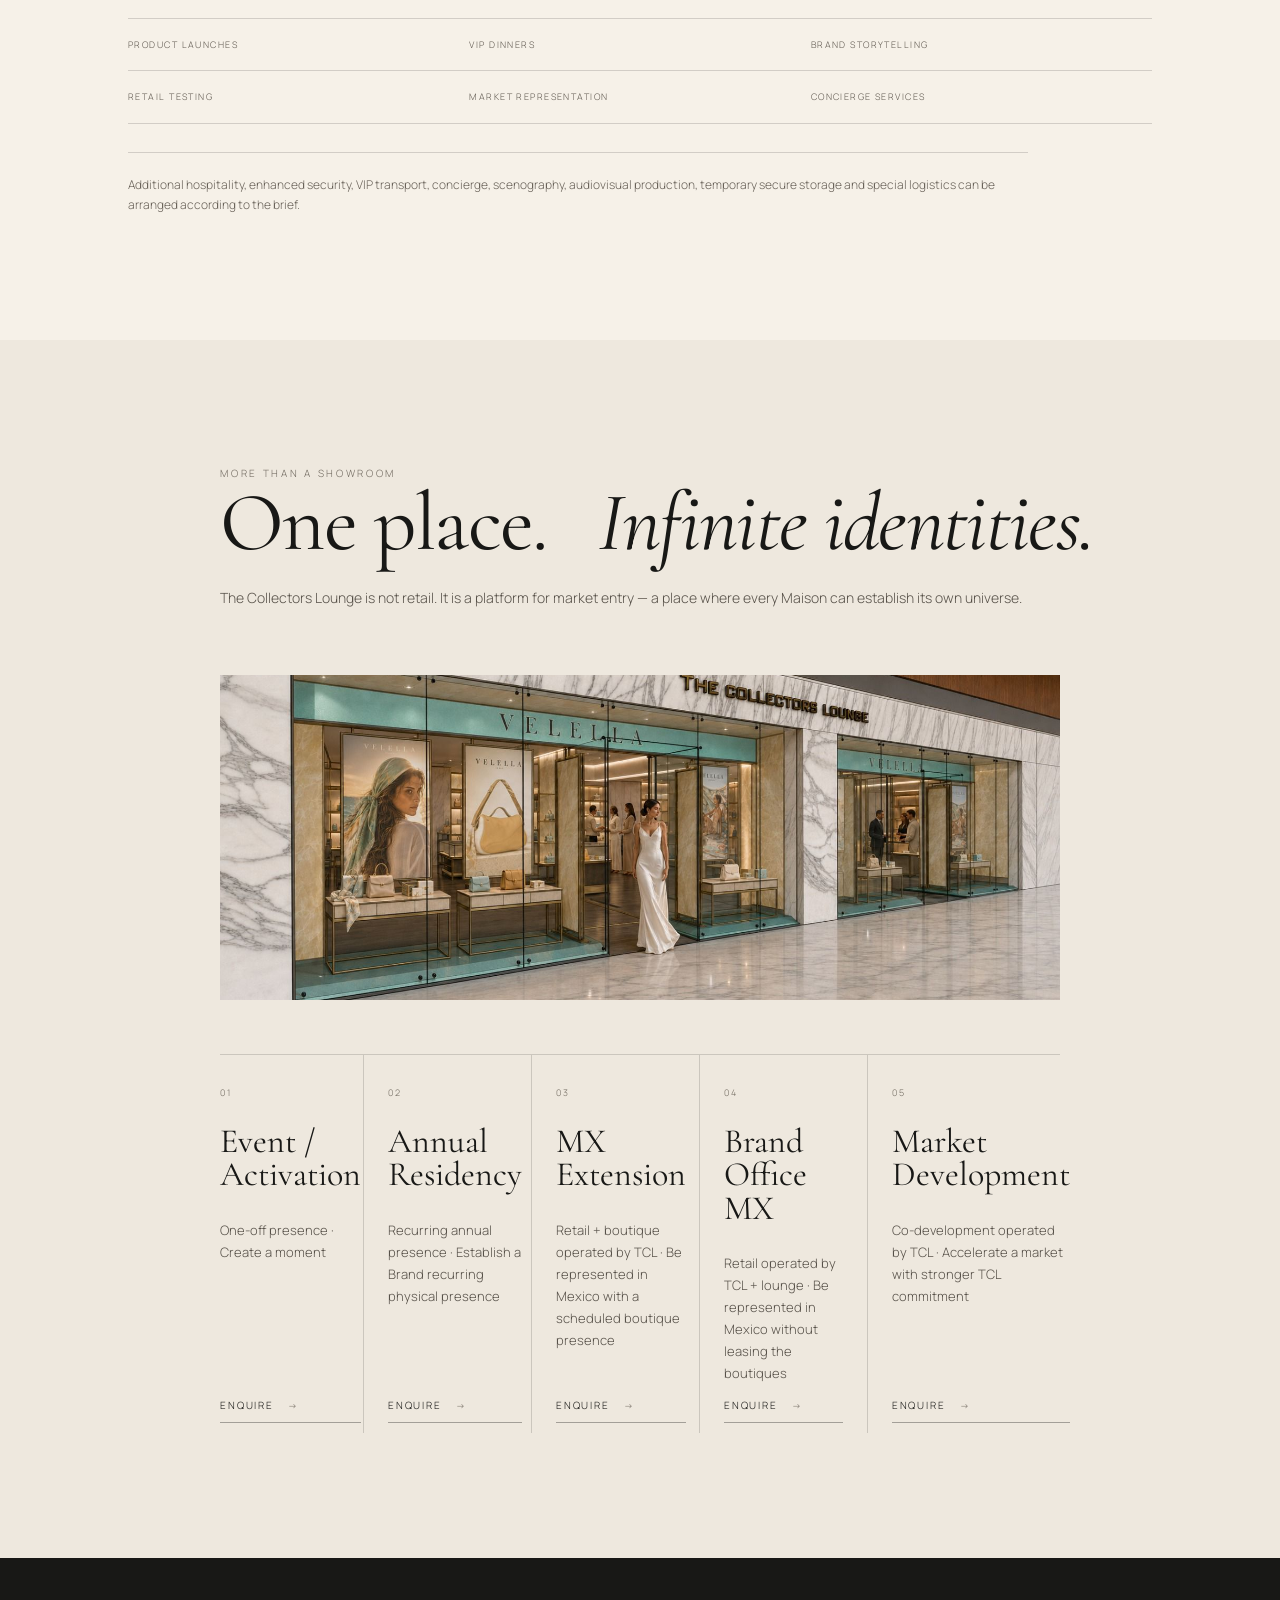
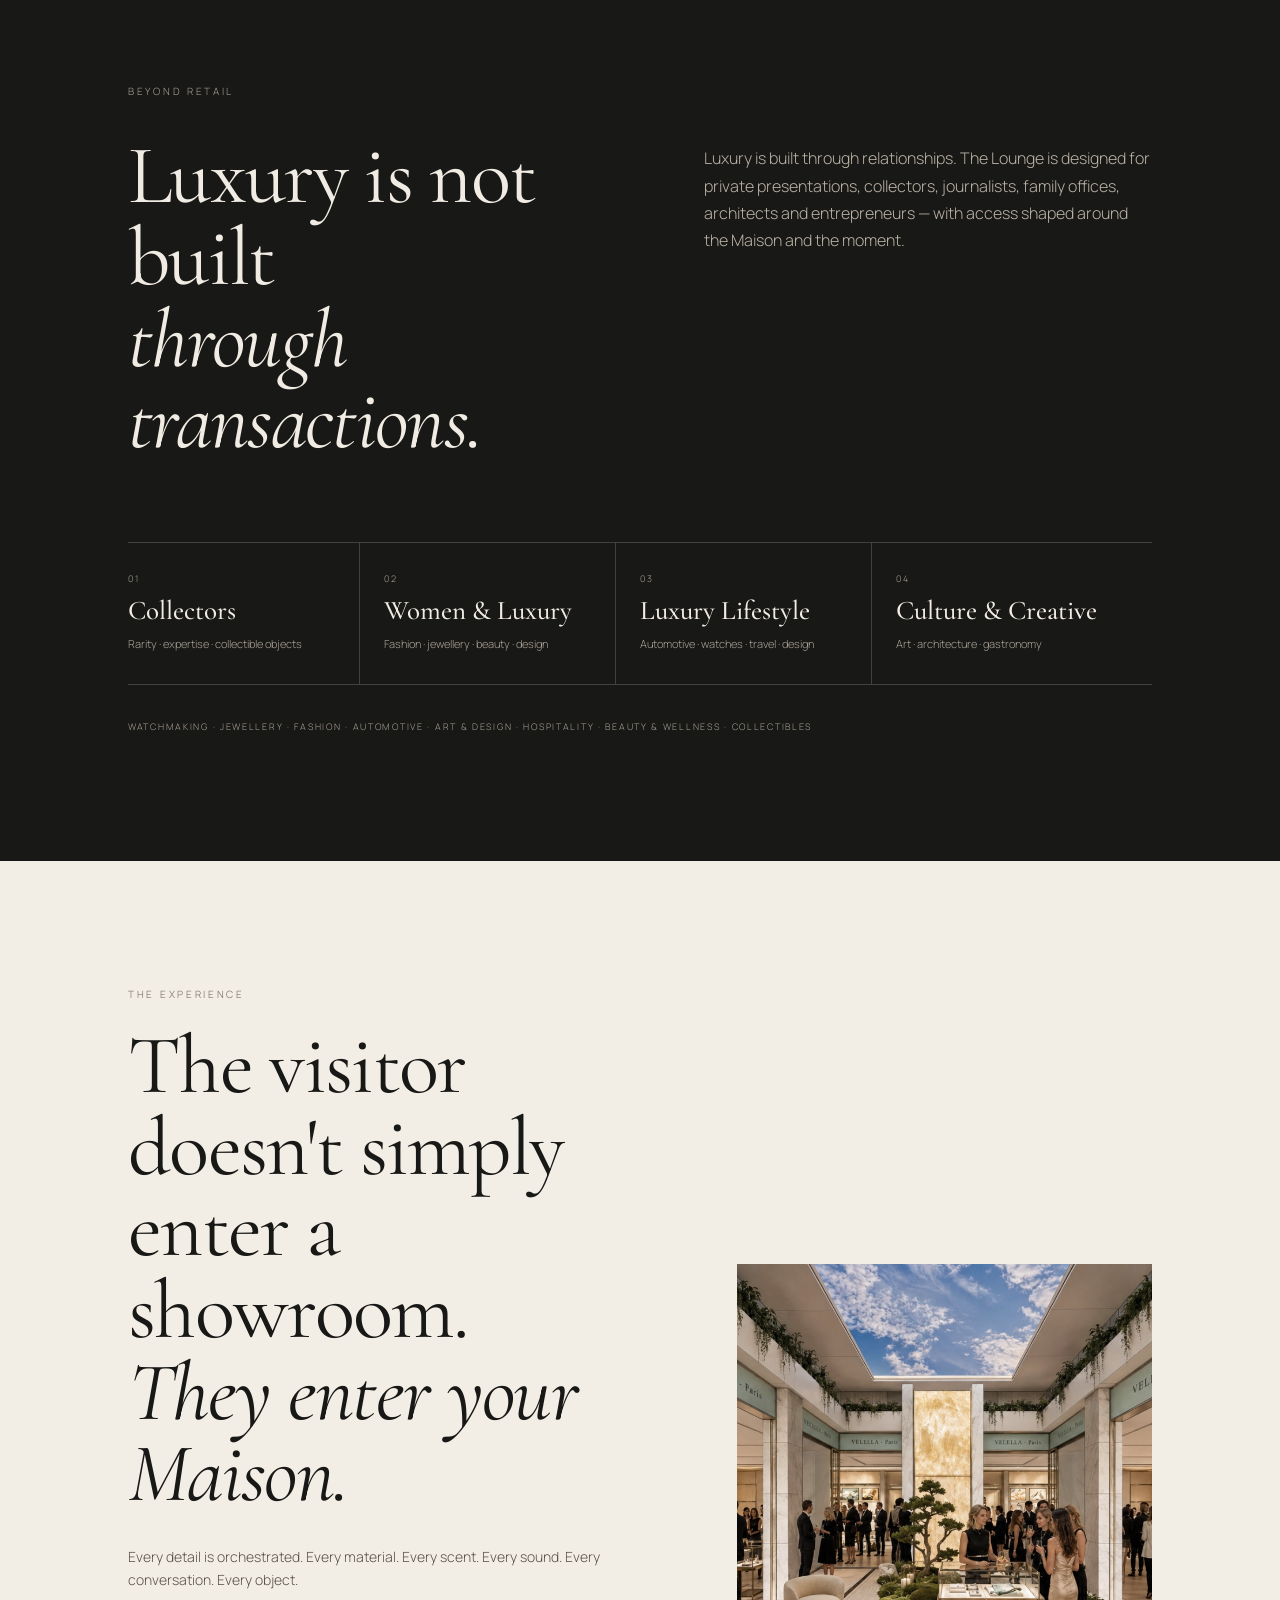
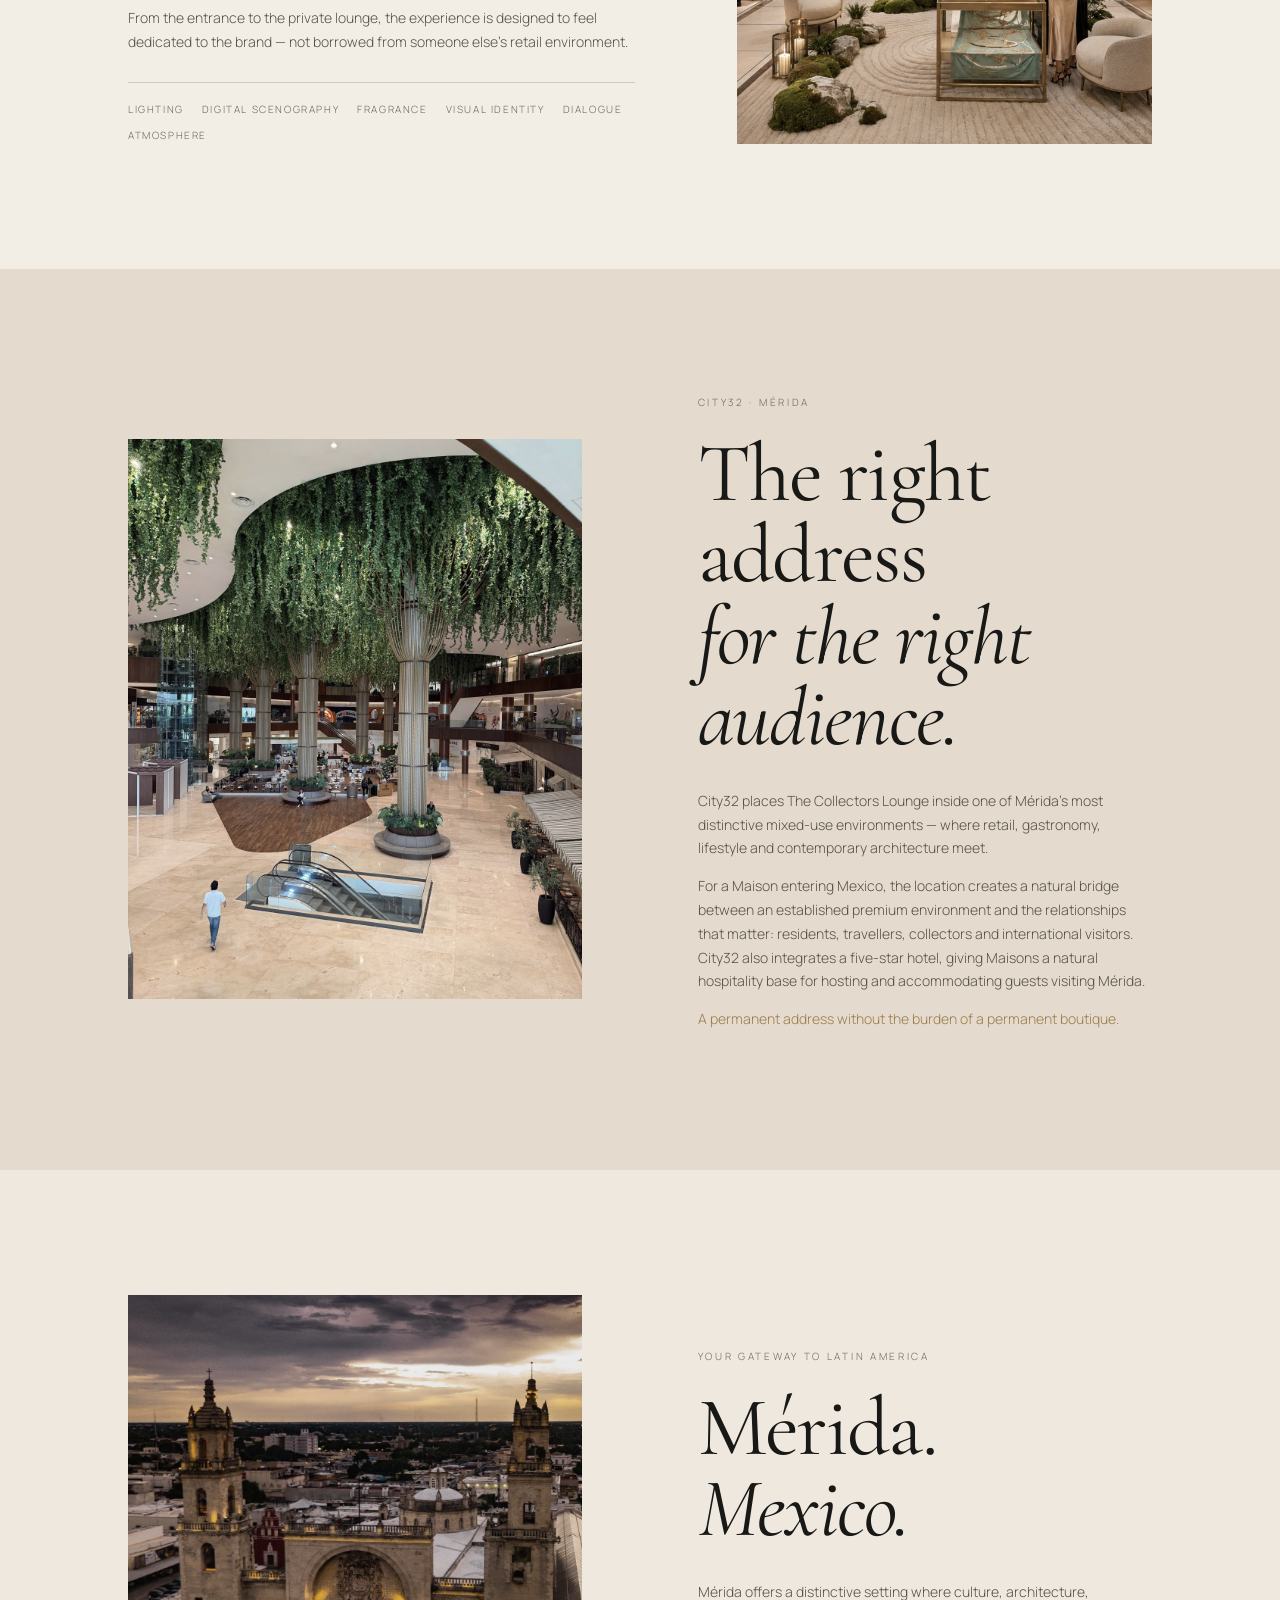
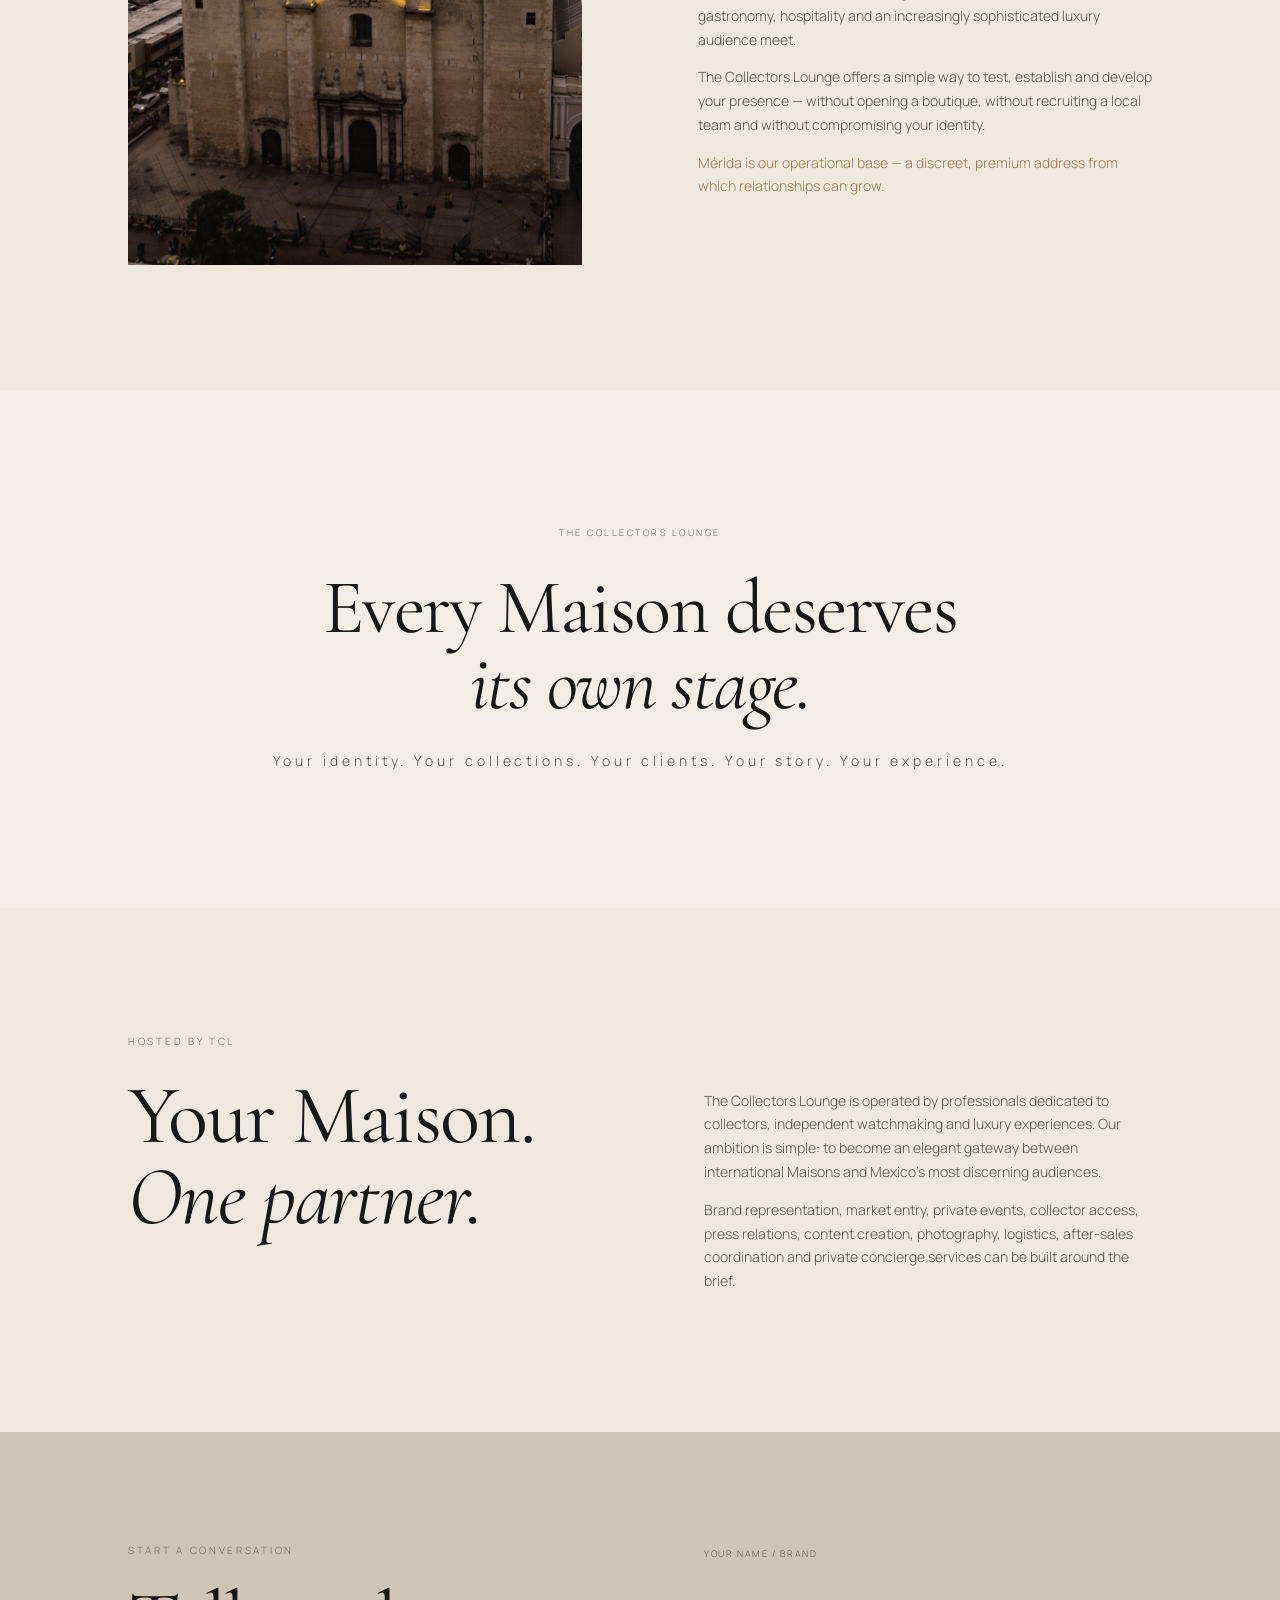
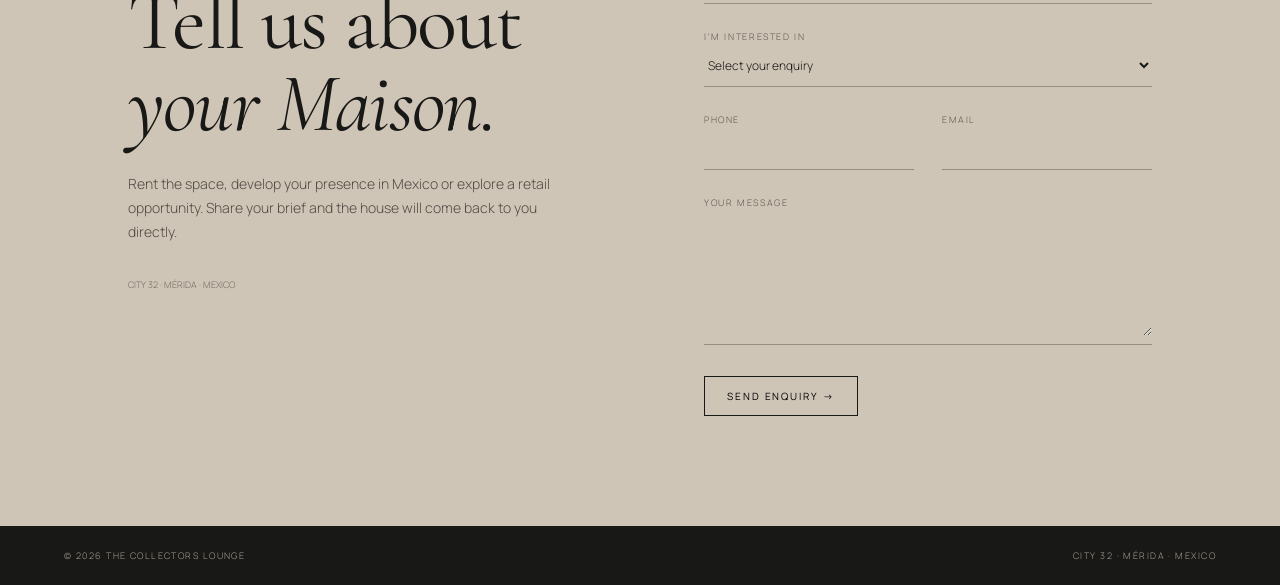
==== commit 0a9c7ec4: "Add files via upload" ====
--- a/index.html
+++ b/index.html
@@ -43,7 +43,7 @@
   <div class="space-note">Additional hospitality, enhanced security, VIP transport, concierge, scenography, audiovisual production, temporary secure storage and special logistics can be arranged according to the brief.</div>
 </section>
 
-<section id="offers" class="section offers"><div class="section-head offers-head"><div class="label">MORE THAN A SHOWROOM</div><h2 class="identity-title"><span>One place.</span><i>Infinite identities.</i></h2><p>The Collectors Lounge is not a wholesale. It is a platform for market entry — a place where every Maison can establish its own universe.</p></div><div class="identity-image"><img class="site-harmonized-image" src="assets/lounge-exterior.jpg" alt="Neutral luxury retail environment prepared for different brand identities"></div><div class="offer-grid"><article><span>01</span><h3>Event / Activation</h3><p>One-off presence · Create a moment</p><a class="line-link" href="#contact">Enquire <span>→</span></a></article><article><span>02</span><h3>Annual Brand Residency</h3><p>Recurring annual presence · Establish a recurring physical presence</p><a class="line-link" href="#contact">Enquire <span>→</span></a></article><article><span>03</span><h3>MX Extension</h3><p>Retail + boutique operated by TCL · Be represented in Mexico with a scheduled boutique presence</p><a class="line-link" href="#contact">Enquire <span>→</span></a></article><article><span>04</span><h3>Brand Office MX</h3><p>Retail operated by TCL + lounge · Be represented in Mexico without leasing the boutiques</p><a class="line-link" href="#contact">Enquire <span>→</span></a></article><article><span>05</span><h3>Market Development</h3><p>Co-development operated by TCL · Accelerate a market with stronger TCL commitment</p><a class="line-link" href="#contact">Enquire <span>→</span></a></article></div></section>
+<section id="offers" class="section offers"><div class="section-head offers-head"><div class="label">MORE THAN A SHOWROOM</div><h2 class="identity-title"><span>One place.</span><i>Infinite identities.</i></h2><p>The Collectors Lounge is not retail. It is a platform for market entry — a place where every Maison can establish its own universe.</p></div><div class="identity-image"><img class="site-harmonized-image" src="assets/lounge-exterior.jpg" alt="Neutral luxury retail environment prepared for different brand identities"></div><div class="offer-grid"><article><span>01</span><h3>Event / Activation</h3><p>One-off presence · Create a moment</p><a class="line-link" href="#contact">Enquire <span>→</span></a></article><article><span>02</span><h3>Annual Residency</h3><p>Recurring annual presence · Establish a Brand recurring physical presence</p><a class="line-link" href="#contact">Enquire <span>→</span></a></article><article><span>03</span><h3>MX Extension</h3><p>Retail + boutique operated by TCL · Be represented in Mexico with a scheduled boutique presence</p><a class="line-link" href="#contact">Enquire <span>→</span></a></article><article><span>04</span><h3>Brand Office MX</h3><p>Retail operated by TCL + lounge · Be represented in Mexico without leasing the boutiques</p><a class="line-link" href="#contact">Enquire <span>→</span></a></article><article><span>05</span><h3>Market Development</h3><p>Co-development operated by TCL · Accelerate a market with stronger TCL commitment</p><a class="line-link" href="#contact">Enquire <span>→</span></a></article></div></section>
 
 <section id="community" class="section community"><div class="label">BEYOND RETAIL</div><div class="community-top"><h2>Luxury is not built<br><i>through transactions.</i></h2><p>Luxury is built through relationships. The Lounge is designed for private presentations, collectors, journalists, family offices, architects and entrepreneurs — with access shaped around the Maison and the moment.</p></div><div class="community-grid"><div><span>01</span><strong>Collectors</strong><small>Rarity · expertise · collectible objects</small></div><div><span>02</span><strong>Women & Luxury</strong><small>Fashion · jewellery · beauty · design</small></div><div><span>03</span><strong>Luxury Lifestyle</strong><small>Automotive · watches · travel · design</small></div><div><span>04</span><strong>Culture & Creative</strong><small>Art · architecture · gastronomy</small></div></div><div class="universes">WATCHMAKING · JEWELLERY · FASHION · AUTOMOTIVE · ART & DESIGN · HOSPITALITY · BEAUTY & WELLNESS · COLLECTIBLES</div></section>
 
--- a/styles.css
+++ b/styles.css
@@ -1,4 +1,4 @@
-:root{--ivory:#f3eee5;--paper:#eee8de;--sand:#ded5c7;--taupe:#aaa092;--stone:#70695f;--ink:#181816;--muted:#575149;--line:rgba(24,24,22,.16);--gold:#9b7b4a}*{box-sizing:border-box}html{scroll-behavior:smooth}body{margin:0;background:var(--ivory);color:var(--ink);font-family:"Manrope",Arial,sans-serif;font-weight:300;line-height:1.7}a{text-decoration:none;color:inherit}.header{position:absolute;z-index:10;top:0;left:0;width:100%;display:flex;align-items:center;justify-content:space-between;padding:27px 5vw;color:#fff}.logo{font:500 21px "Cormorant Garamond",Georgia,serif;letter-spacing:.15em;white-space:nowrap}.nav{display:flex;gap:28px;font-size:10px;letter-spacing:.17em;text-transform:uppercase}.nav a{opacity:.88}.nav a:hover{opacity:1}.menu{display:none;background:none;border:1px solid rgba(255,255,255,.5);color:#fff;padding:9px 12px;font-size:10px;letter-spacing:.16em;text-transform:uppercase}.hero{position:relative;min-height:760px;height:92vh;display:flex;align-items:center;overflow:hidden;background:#4c473f;color:#fff}.hero-img{position:absolute;inset:0;width:100%;height:100%;object-fit:cover}.hero-shade{position:absolute;inset:0;background:linear-gradient(90deg,rgba(20,19,17,.78),rgba(20,19,17,.18) 72%,rgba(20,19,17,.30))}.hero-content{position:relative;z-index:1;width:min(760px,80vw);margin-left:10vw;padding-top:30px}.kicker,.label{font-size:10px;letter-spacing:.27em;text-transform:uppercase}.kicker{color:#ddd5c8;margin:0 0 28px}h1,h2,h3{font-family:"Cormorant Garamond",Georgia,serif;font-weight:400;line-height:.98}h1{font-size:clamp(62px,8.4vw,116px);letter-spacing:-.025em;margin:0}h2{font-size:clamp(52px,6.5vw,84px);letter-spacing:-.02em;margin:0}h3{font-size:34px;margin:20px 0 14px}.lead{font-size:15px;max-width:590px;color:#e6dfd4;margin:30px 0 34px}.line-link{display:inline-flex;align-items:center;gap:14px;text-transform:uppercase;letter-spacing:.18em;font-size:10px;border-bottom:1px solid rgba(24,24,22,.35);padding-bottom:8px}.line-link span{font-size:15px;line-height:0}.line-link.light{color:#fff;border-color:rgba(255,255,255,.6)}.hero-foot{position:absolute;z-index:1;left:10vw;bottom:30px;font-size:9px;letter-spacing:.21em;color:#ded7cb}.section{padding:125px 10vw}.intro{display:grid;grid-template-columns:.65fr 1.35fr;gap:10vw}.label{color:var(--stone)}.copy{max-width:760px}.copy h2{margin-bottom:35px}.copy p{max-width:680px;color:var(--muted);font-size:15px;margin:0 0 20px}.gold-note{color:var(--gold)!important}.image-break{position:relative;height:540px;overflow:hidden;background:#9c9387}.image-break img{width:100%;height:100%;object-fit:cover;filter:saturate(.8)}.image-break:after{content:"";position:absolute;inset:0;background:linear-gradient(90deg,rgba(20,18,15,.18),transparent 55%,rgba(20,18,15,.2))}.image-caption{position:absolute;z-index:1;bottom:25px;left:5vw;color:#fff;font-size:9px;letter-spacing:.22em}.space-section{background:#f6f1e8}.section-head{display:grid;grid-template-columns:.65fr 1fr 1fr;gap:5vw;align-items:start;margin-bottom:65px}.section-head>p{max-width:390px;color:var(--muted);font-size:14px;margin-top:8px}.space-gallery{display:grid;grid-template-columns:repeat(2,minmax(0,1fr));gap:18px;margin-bottom:65px}.space-gallery figure{margin:0;position:relative;overflow:hidden;background:#c8bdae;aspect-ratio:16/9;min-height:0}.space-gallery img{width:100%;height:100%;min-height:0;object-fit:cover;display:block;filter:saturate(.82)}.space-gallery figcaption{position:absolute;left:22px;bottom:18px;color:#fff;text-transform:uppercase;letter-spacing:.18em;font-size:10px;text-shadow:0 1px 8px #000}.space-gallery figure:after{content:"";position:absolute;inset:0;background:linear-gradient(transparent 50%,rgba(0,0,0,.45))}.space-gallery figcaption{z-index:1}.space-stats{display:grid;grid-template-columns:repeat(5,minmax(0,1fr));border-top:1px solid var(--line);border-bottom:1px solid var(--line)}.space-stats article{padding:28px 24px 32px 0;border-right:1px solid var(--line);margin-right:24px;display:grid;grid-template-rows:20px 60px 24px 1fr;min-height:180px}.space-stats article:last-child{border-right:0;margin-right:0}.space-stats span{font-size:10px;letter-spacing:.2em;color:var(--stone)}.space-stats strong{font-family:"Cormorant Garamond",serif;font-size:48px;font-weight:400;line-height:1}.space-stats small{font-size:11px;letter-spacing:.08em;text-transform:uppercase;margin-top:10px}.space-stats em{font-size:12px;color:#6b645b;margin-top:7px}.space-details{display:grid;grid-template-columns:repeat(3,1fr);gap:7vw;margin-top:70px}.space-details h3{font-size:30px;font-weight:500;margin:0 0 12px}.space-details p{font-size:13px;color:#5c554d;max-width:350px}.included-grid{display:grid;grid-template-columns:repeat(3,1fr);gap:0;border-top:1px solid var(--line);margin-top:55px}.included-grid span{padding:18px 20px 18px 0;border-bottom:1px solid var(--line);font-size:9px;letter-spacing:.16em;text-transform:uppercase;color:#5f584f}.space-note{margin-top:28px;padding-top:22px;border-top:1px solid var(--line);font-size:12px;color:#686158;max-width:900px}.offers{background:var(--paper)}.offer-grid{display:grid;grid-template-columns:repeat(5,minmax(0,1fr));border-top:1px solid var(--line)}.offer-grid article{padding:30px 24px 10px 0;border-right:1px solid var(--line);margin-right:24px;min-height:310px;display:grid;grid-template-rows:20px 92px 1fr auto}.offer-grid article:last-child{border-right:0;margin-right:0}.offer-grid span,.community-grid span{font-size:9px;letter-spacing:.2em;color:var(--stone)}.offer-grid p{font-size:13px;color:var(--muted);max-width:240px;min-height:90px}.community{background:var(--ink);color:#f1ece3}.community .label{color:#aaa197}.community-top{display:grid;grid-template-columns:1fr 1fr;gap:10vw;margin:35px 0 80px}.community-top p{max-width:500px;color:#bbb2a6;margin:10px 0}.community-grid{display:grid;grid-template-columns:repeat(4,1fr);border-top:1px solid rgba(255,255,255,.18);border-bottom:1px solid rgba(255,255,255,.18)}.community-grid>div{padding:28px 24px 30px 0;border-right:1px solid rgba(255,255,255,.18);margin-right:24px;display:flex;flex-direction:column;gap:8px}.community-grid>div:last-child{border-right:0;margin-right:0}.community-grid span{color:#aaa197}.community-grid strong{font:500 27px "Cormorant Garamond",serif}.community-grid small{font-size:11px;color:#aaa197}.universes{font-size:9px;letter-spacing:.19em;color:#aaa197;line-height:2.2;margin-top:32px;max-width:900px}.experience{background:var(--ivory);display:grid;grid-template-columns:1.1fr .9fr;gap:8vw;align-items:end}.experience-copy{max-width:760px}.experience-copy h2{margin:22px 0 30px}.experience-copy p{font-size:14px;color:var(--muted);max-width:620px}.experience-image{height:480px;overflow:hidden}.experience-image img{width:100%;height:100%;object-fit:cover;display:block;filter:saturate(.78)}.city32{display:grid;grid-template-columns:1fr 1fr;gap:9vw;align-items:center;background:#e4dbce}.city32-image{min-height:560px;overflow:hidden}.city32-image img{width:100%;height:100%;min-height:560px;object-fit:cover;display:block;filter:saturate(.72) contrast(.98)}.city32-copy{max-width:590px}.city32-copy h2{margin:22px 0 30px}.city32-copy p{color:var(--muted);font-size:14px}.location{display:grid;grid-template-columns:1fr 1fr;gap:9vw;align-items:center;background:var(--paper)}.location-image{min-height:570px;position:relative;overflow:hidden;background:#81786c}.location-image img{width:100%;height:100%;object-fit:cover;position:absolute;inset:0;filter:saturate(.7) contrast(.98)}.location-image:after{content:"";position:absolute;inset:0;background:linear-gradient(180deg,rgba(30,27,22,.06),rgba(30,27,22,.2))}.location-copy{max-width:580px}.location-copy h2{margin:22px 0 30px}.location-copy p{color:var(--muted);font-size:14px}.statement{text-align:center;padding:135px 7vw;background:var(--ivory)}.statement p{font-size:9px;letter-spacing:.28em;color:var(--stone);margin:0 0 30px}.statement h2{font-size:clamp(50px,6vw,78px)}.statement-sub{font-size:14px!important;color:var(--muted)!important;letter-spacing:.05em;margin:28px 0 0!important}.house-support{background:var(--paper)}.support-grid{display:grid;grid-template-columns:1fr 1fr;gap:10vw;margin-top:25px}.support-grid h2{margin:0}.support-grid p{font-size:14px;color:var(--muted);max-width:620px}.contact{display:grid;grid-template-columns:1fr 1fr;gap:10vw;padding:110px 10vw;background:#cfc5b7}.contact h2{margin-top:22px}.contact-copy{max-width:520px}.contact-copy>p:first-child{color:#514b43;font-size:14px;max-width:450px}.contact-email{display:block;font:400 29px "Cormorant Garamond",serif;margin:28px 0}.button{display:inline-block;border:1px solid var(--ink);padding:12px 22px;text-transform:uppercase;letter-spacing:.19em;font-size:10px;transition:.2s}.button:hover{background:var(--ink);color:var(--ivory)}.note{font-size:9px!important;color:#746c62!important;margin-top:34px;max-width:390px}footer{display:flex;justify-content:space-between;background:var(--ink);color:#a79f94;padding:22px 5vw;font-size:9px;letter-spacing:.16em;text-transform:uppercase}@media(max-width:820px){.header{padding:20px 6vw}.logo{font-size:17px}.menu{display:block}.nav{display:none;position:absolute;top:67px;right:6vw;background:var(--ink);padding:18px 22px;flex-direction:column;gap:18px}.nav.open{display:flex}.hero{height:790px}.hero-content{margin-left:7vw}.hero-foot{left:7vw;right:7vw;line-height:1.8}.section{padding:85px 7vw}.intro,.section-head,.community-top,.location,.city32,.contact,.experience,.support-grid{grid-template-columns:1fr;gap:40px}.section-head{margin-bottom:50px}.offer-grid{grid-template-columns:1fr}.offer-grid article{border-right:0;border-bottom:1px solid var(--line);margin-right:0;min-height:0;padding-bottom:38px}.community-grid{grid-template-columns:1fr 1fr}.community-grid>div{border-bottom:1px solid rgba(255,255,255,.18);padding:25px 15px 25px 0}.image-break{height:400px}.space-gallery{grid-template-columns:1fr}.space-gallery figure,.space-gallery img{min-height:300px}.city32-image,.city32-image img{min-height:390px}.location-image{min-height:390px}.statement{padding:90px 7vw}.space-stats{grid-template-columns:1fr 1fr}.space-details{grid-template-columns:1fr;gap:28px;margin-top:50px}.included-grid{grid-template-columns:1fr 1fr}.experience-image{height:390px}footer{flex-direction:column;gap:10px}}@media(max-width:520px){.community-grid{grid-template-columns:1fr}.included-grid{grid-template-columns:1fr}.hero{min-height:720px}.hero-content{width:86vw}.hero h1{font-size:58px}.contact-email{font-size:24px}}
+:root{--ivory:#f3eee5;--paper:#eee8de;--sand:#ded5c7;--taupe:#aaa092;--stone:#70695f;--ink:#181816;--muted:#575149;--line:rgba(24,24,22,.16);--gold:#9b7b4a}*{box-sizing:border-box}html{scroll-behavior:smooth}body{margin:0;background:var(--ivory);color:var(--ink);font-family:"Manrope",Arial,sans-serif;font-weight:300;line-height:1.7}a{text-decoration:none;color:inherit}.header{position:absolute;z-index:10;top:0;left:0;width:100%;display:flex;align-items:center;justify-content:space-between;padding:27px 5vw;color:#fff}.logo{font:500 21px "Cormorant Garamond",Georgia,serif;letter-spacing:.15em;white-space:nowrap}.nav{display:flex;gap:28px;font-size:10px;letter-spacing:.17em;text-transform:uppercase}.nav a{opacity:.88}.nav a:hover{opacity:1}.menu{display:none;background:none;border:1px solid rgba(255,255,255,.5);color:#fff;padding:9px 12px;font-size:10px;letter-spacing:.16em;text-transform:uppercase}.hero{position:relative;min-height:760px;height:92vh;display:flex;align-items:center;overflow:hidden;background:#4c473f;color:#fff}.hero-img{position:absolute;inset:0;width:100%;height:100%;object-fit:cover}.hero-shade{position:absolute;inset:0;background:linear-gradient(90deg,rgba(20,19,17,.78),rgba(20,19,17,.18) 72%,rgba(20,19,17,.30))}.hero-content{position:relative;z-index:1;width:min(760px,80vw);margin-left:10vw;padding-top:30px}.kicker,.label{font-size:10px;letter-spacing:.27em;text-transform:uppercase}.kicker{color:#ddd5c8;margin:0 0 28px}h1,h2,h3{font-family:"Cormorant Garamond",Georgia,serif;font-weight:400;line-height:.98}h1{font-size:clamp(62px,8.4vw,116px);letter-spacing:-.025em;margin:0}h2{font-size:clamp(52px,6.5vw,84px);letter-spacing:-.02em;margin:0}h3{font-size:34px;margin:20px 0 14px}.lead{font-size:15px;max-width:590px;color:#e6dfd4;margin:30px 0 34px}.line-link{display:inline-flex;align-items:center;gap:14px;text-transform:uppercase;letter-spacing:.18em;font-size:10px;border-bottom:1px solid rgba(24,24,22,.35);padding-bottom:8px}.line-link span{font-size:15px;line-height:0}.line-link.light{color:#fff;border-color:rgba(255,255,255,.6)}.hero-foot{position:absolute;z-index:1;left:10vw;bottom:30px;font-size:9px;letter-spacing:.21em;color:#ded7cb}.section{padding:125px 10vw}.intro{display:grid;grid-template-columns:.65fr 1.35fr;gap:10vw}.label{color:var(--stone)}.copy{max-width:760px}.copy h2{margin-bottom:35px}.copy p{max-width:680px;color:var(--muted);font-size:15px;margin:0 0 20px}.gold-note{color:var(--gold)!important}.image-break{position:relative;height:540px;overflow:hidden;background:#9c9387}.image-break img{width:100%;height:100%;object-fit:cover;filter:saturate(.8)}.image-break:after{content:"";position:absolute;inset:0;background:linear-gradient(90deg,rgba(20,18,15,.18),transparent 55%,rgba(20,18,15,.2))}.image-caption{position:absolute;z-index:1;bottom:25px;left:5vw;color:#fff;font-size:9px;letter-spacing:.22em}.space-section{background:#f6f1e8}.section-head{display:grid;grid-template-columns:.65fr 1fr 1fr;gap:5vw;align-items:start;margin-bottom:65px}.section-head>p{max-width:390px;color:var(--muted);font-size:14px;margin-top:8px}.space-gallery{display:grid;grid-template-columns:repeat(2,minmax(0,1fr));gap:18px;margin-bottom:65px}.space-gallery figure{margin:0;position:relative;overflow:hidden;background:#c8bdae;aspect-ratio:16/9;min-height:0}.space-gallery img{width:100%;height:100%;min-height:0;object-fit:cover;display:block;filter:saturate(.82)}.space-gallery figcaption{position:absolute;left:22px;bottom:18px;color:#fff;text-transform:uppercase;letter-spacing:.18em;font-size:10px;text-shadow:0 1px 8px #000}.space-gallery figure:after{content:"";position:absolute;inset:0;background:linear-gradient(transparent 50%,rgba(0,0,0,.45))}.space-gallery figcaption{z-index:1}.space-stats{display:grid;grid-template-columns:repeat(5,minmax(0,1fr));border-top:1px solid var(--line);border-bottom:1px solid var(--line)}.space-stats article{padding:28px 24px 32px 0;border-right:1px solid var(--line);margin-right:24px;display:grid;grid-template-rows:20px 60px 24px 1fr;min-height:180px}.space-stats article:last-child{border-right:0;margin-right:0}.space-stats span{font-size:10px;letter-spacing:.2em;color:var(--stone)}.space-stats strong{font-family:"Cormorant Garamond",serif;font-size:48px;font-weight:400;line-height:1}.space-stats small{font-size:11px;letter-spacing:.08em;text-transform:uppercase;margin-top:10px}.space-stats em{font-size:12px;color:#6b645b;margin-top:7px}.space-details{display:grid;grid-template-columns:repeat(3,1fr);gap:7vw;margin-top:70px}.space-details h3{font-size:30px;font-weight:500;margin:0 0 12px}.space-details p{font-size:13px;color:#5c554d;max-width:350px}.included-grid{display:grid;grid-template-columns:repeat(3,1fr);gap:0;border-top:1px solid var(--line);margin-top:55px}.included-grid span{padding:18px 20px 18px 0;border-bottom:1px solid var(--line);font-size:9px;letter-spacing:.16em;text-transform:uppercase;color:#5f584f}.space-note{margin-top:28px;padding-top:22px;border-top:1px solid var(--line);font-size:12px;color:#686158;max-width:900px}.offers{background:var(--paper)}.offer-grid{display:grid;grid-template-columns:repeat(5,minmax(0,1fr));border-top:1px solid var(--line)}.offer-grid article{padding:30px 24px 10px 0;border-right:1px solid var(--line);margin-right:24px;min-height:310px;display:grid;grid-template-rows:20px auto 1fr auto}.offer-grid article:last-child{border-right:0;margin-right:0}.offer-grid span,.community-grid span{font-size:9px;letter-spacing:.2em;color:var(--stone)}.offer-grid p{font-size:13px;color:var(--muted);max-width:240px;min-height:90px}.community{background:var(--ink);color:#f1ece3}.community .label{color:#aaa197}.community-top{display:grid;grid-template-columns:1fr 1fr;gap:10vw;margin:35px 0 80px}.community-top p{max-width:500px;color:#bbb2a6;margin:10px 0}.community-grid{display:grid;grid-template-columns:repeat(4,1fr);border-top:1px solid rgba(255,255,255,.18);border-bottom:1px solid rgba(255,255,255,.18)}.community-grid>div{padding:28px 24px 30px 0;border-right:1px solid rgba(255,255,255,.18);margin-right:24px;display:flex;flex-direction:column;gap:8px}.community-grid>div:last-child{border-right:0;margin-right:0}.community-grid span{color:#aaa197}.community-grid strong{font:500 27px "Cormorant Garamond",serif}.community-grid small{font-size:11px;color:#aaa197}.universes{font-size:9px;letter-spacing:.19em;color:#aaa197;line-height:2.2;margin-top:32px;max-width:900px}.experience{background:var(--ivory);display:grid;grid-template-columns:1.1fr .9fr;gap:8vw;align-items:end}.experience-copy{max-width:760px}.experience-copy h2{margin:22px 0 30px}.experience-copy p{font-size:14px;color:var(--muted);max-width:620px}.experience-image{height:480px;overflow:hidden}.experience-image img{width:100%;height:100%;object-fit:cover;display:block;filter:saturate(.78)}.city32{display:grid;grid-template-columns:1fr 1fr;gap:9vw;align-items:center;background:#e4dbce}.city32-image{min-height:560px;overflow:hidden}.city32-image img{width:100%;height:100%;min-height:560px;object-fit:cover;display:block;filter:saturate(.72) contrast(.98)}.city32-copy{max-width:590px}.city32-copy h2{margin:22px 0 30px}.city32-copy p{color:var(--muted);font-size:14px}.location{display:grid;grid-template-columns:1fr 1fr;gap:9vw;align-items:center;background:var(--paper)}.location-image{min-height:570px;position:relative;overflow:hidden;background:#81786c}.location-image img{width:100%;height:100%;object-fit:cover;position:absolute;inset:0;filter:saturate(.7) contrast(.98)}.location-image:after{content:"";position:absolute;inset:0;background:linear-gradient(180deg,rgba(30,27,22,.06),rgba(30,27,22,.2))}.location-copy{max-width:580px}.location-copy h2{margin:22px 0 30px}.location-copy p{color:var(--muted);font-size:14px}.statement{text-align:center;padding:135px 7vw;background:var(--ivory)}.statement p{font-size:9px;letter-spacing:.28em;color:var(--stone);margin:0 0 30px}.statement h2{font-size:clamp(50px,6vw,78px)}.statement-sub{font-size:14px!important;color:var(--muted)!important;letter-spacing:.05em;margin:28px 0 0!important}.house-support{background:var(--paper)}.support-grid{display:grid;grid-template-columns:1fr 1fr;gap:10vw;margin-top:25px}.support-grid h2{margin:0}.support-grid p{font-size:14px;color:var(--muted);max-width:620px}.contact{display:grid;grid-template-columns:1fr 1fr;gap:10vw;padding:110px 10vw;background:#cfc5b7}.contact h2{margin-top:22px}.contact-copy{max-width:520px}.contact-copy>p:first-child{color:#514b43;font-size:14px;max-width:450px}.contact-email{display:block;font:400 29px "Cormorant Garamond",serif;margin:28px 0}.button{display:inline-block;border:1px solid var(--ink);padding:12px 22px;text-transform:uppercase;letter-spacing:.19em;font-size:10px;transition:.2s}.button:hover{background:var(--ink);color:var(--ivory)}.note{font-size:9px!important;color:#746c62!important;margin-top:34px;max-width:390px}footer{display:flex;justify-content:space-between;background:var(--ink);color:#a79f94;padding:22px 5vw;font-size:9px;letter-spacing:.16em;text-transform:uppercase}@media(max-width:820px){.header{padding:20px 6vw}.logo{font-size:17px}.menu{display:block}.nav{display:none;position:absolute;top:67px;right:6vw;background:var(--ink);padding:18px 22px;flex-direction:column;gap:18px}.nav.open{display:flex}.hero{height:790px}.hero-content{margin-left:7vw}.hero-foot{left:7vw;right:7vw;line-height:1.8}.section{padding:85px 7vw}.intro,.section-head,.community-top,.location,.city32,.contact,.experience,.support-grid{grid-template-columns:1fr;gap:40px}.section-head{margin-bottom:50px}.offer-grid{grid-template-columns:1fr}.offer-grid article{border-right:0;border-bottom:1px solid var(--line);margin-right:0;min-height:0;padding-bottom:38px}.community-grid{grid-template-columns:1fr 1fr}.community-grid>div{border-bottom:1px solid rgba(255,255,255,.18);padding:25px 15px 25px 0}.image-break{height:400px}.space-gallery{grid-template-columns:1fr}.space-gallery figure,.space-gallery img{min-height:300px}.city32-image,.city32-image img{min-height:390px}.location-image{min-height:390px}.statement{padding:90px 7vw}.space-stats{grid-template-columns:1fr 1fr}.space-details{grid-template-columns:1fr;gap:28px;margin-top:50px}.included-grid{grid-template-columns:1fr 1fr}.experience-image{height:390px}footer{flex-direction:column;gap:10px}}@media(max-width:520px){.community-grid{grid-template-columns:1fr}.included-grid{grid-template-columns:1fr}.hero{min-height:720px}.hero-content{width:86vw}.hero h1{font-size:58px}.contact-email{font-size:24px}}
 
 .identity-image{width:82%;margin:42px auto 54px;overflow:hidden;aspect-ratio:16/6.2;background:#ddd4c7}
 .identity-image img{width:100%;height:100%;object-fit:cover;display:block}
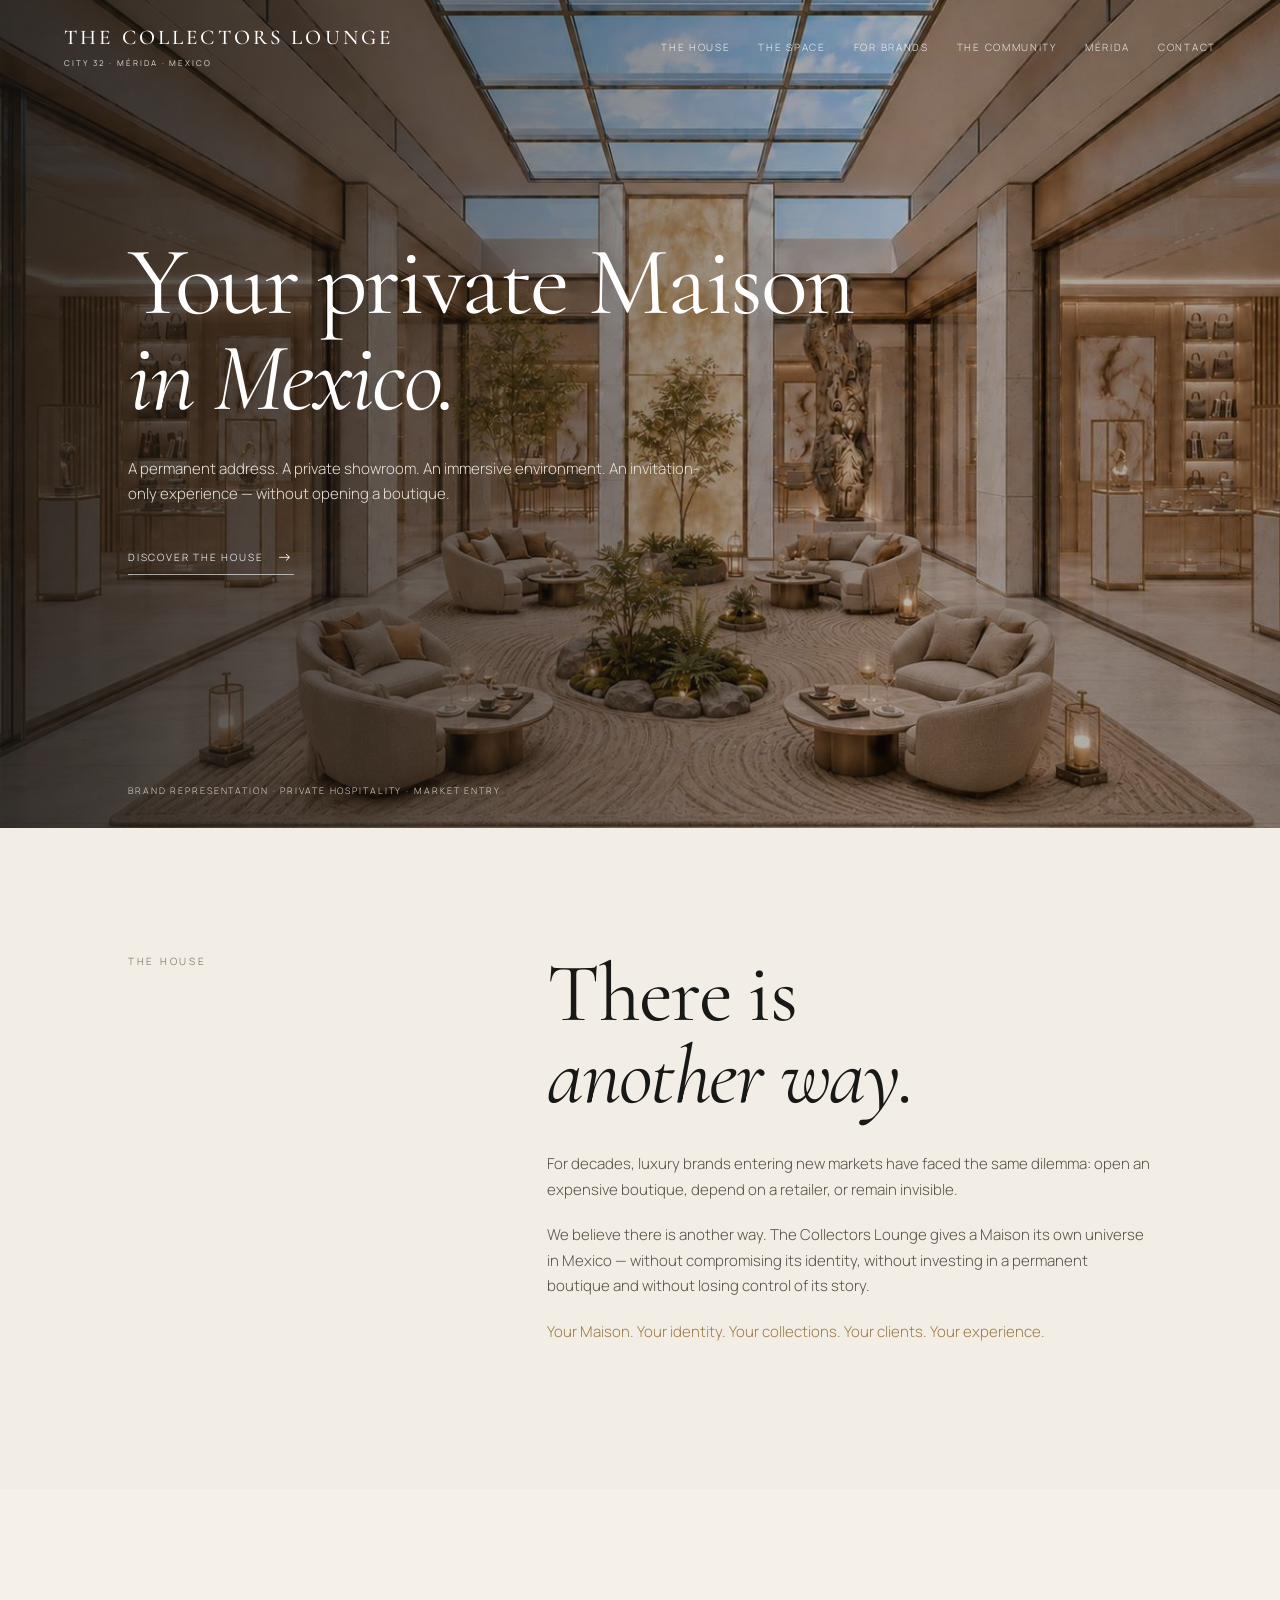
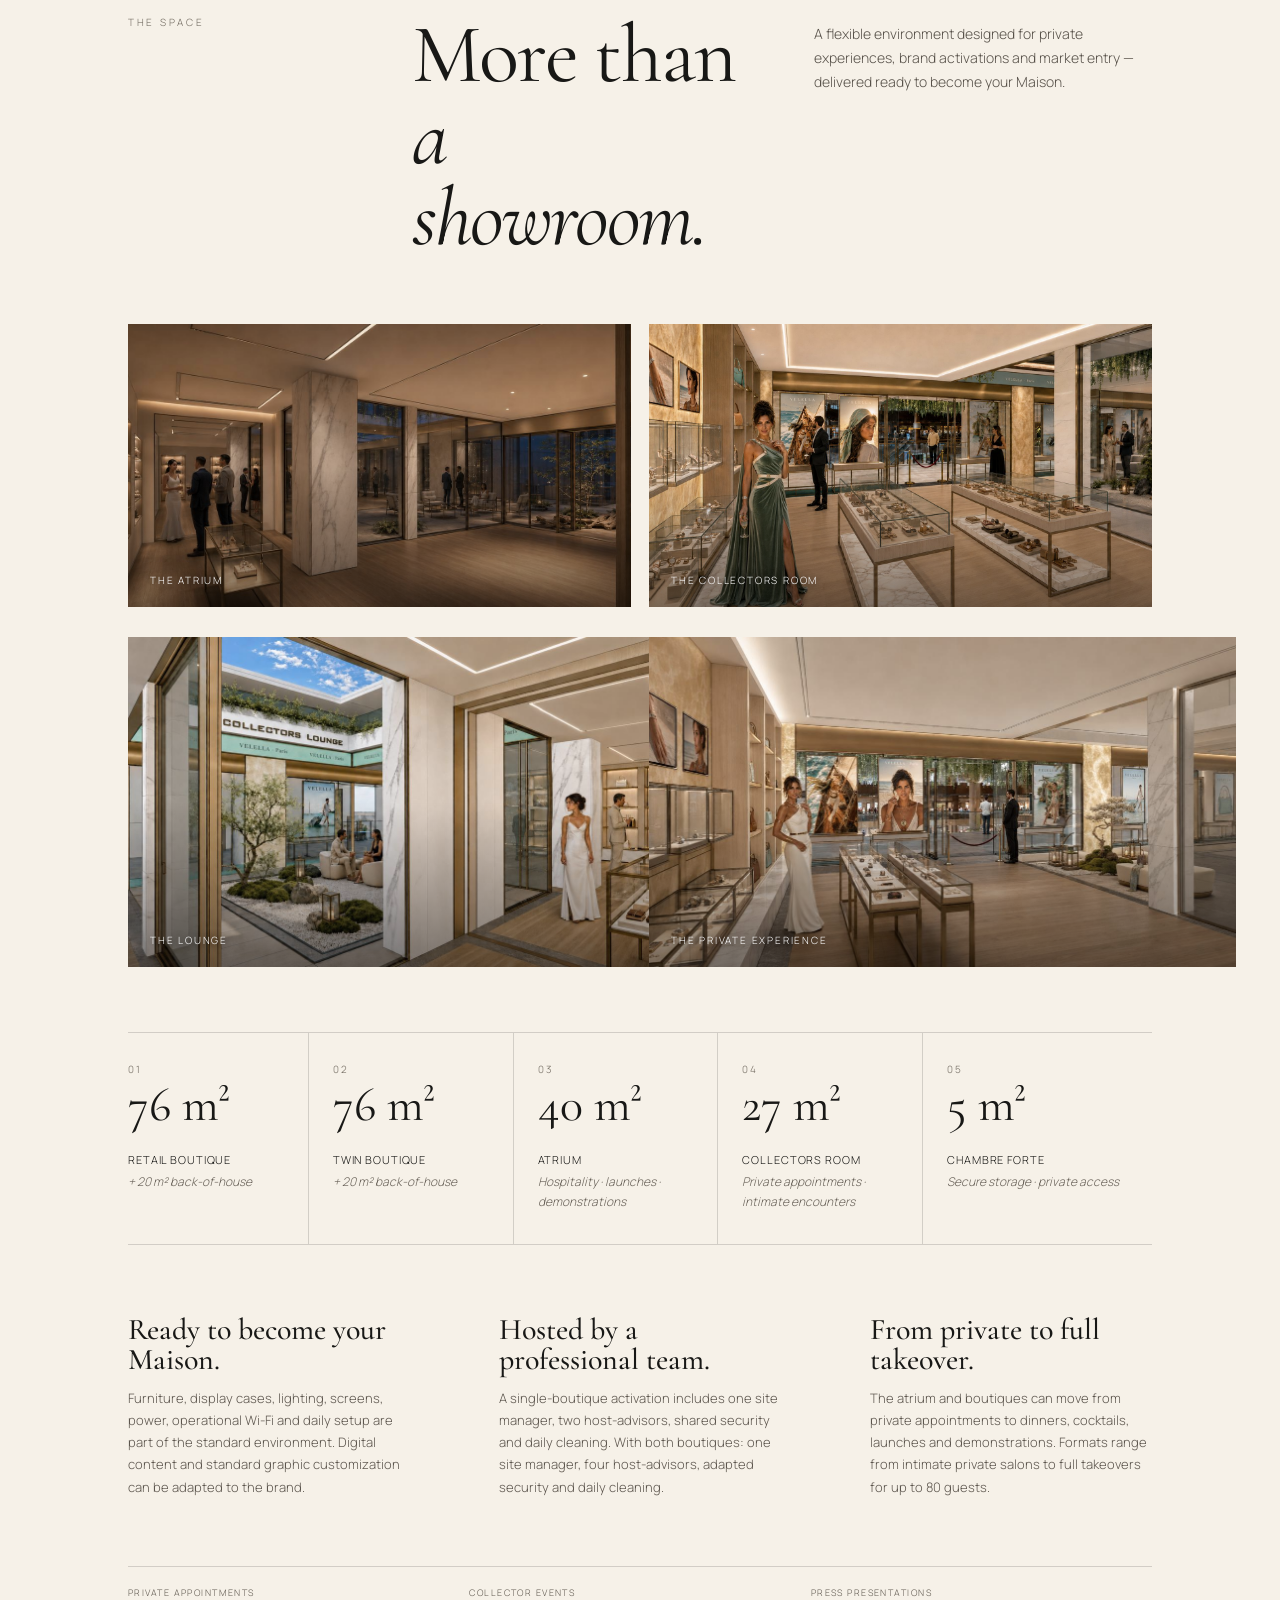
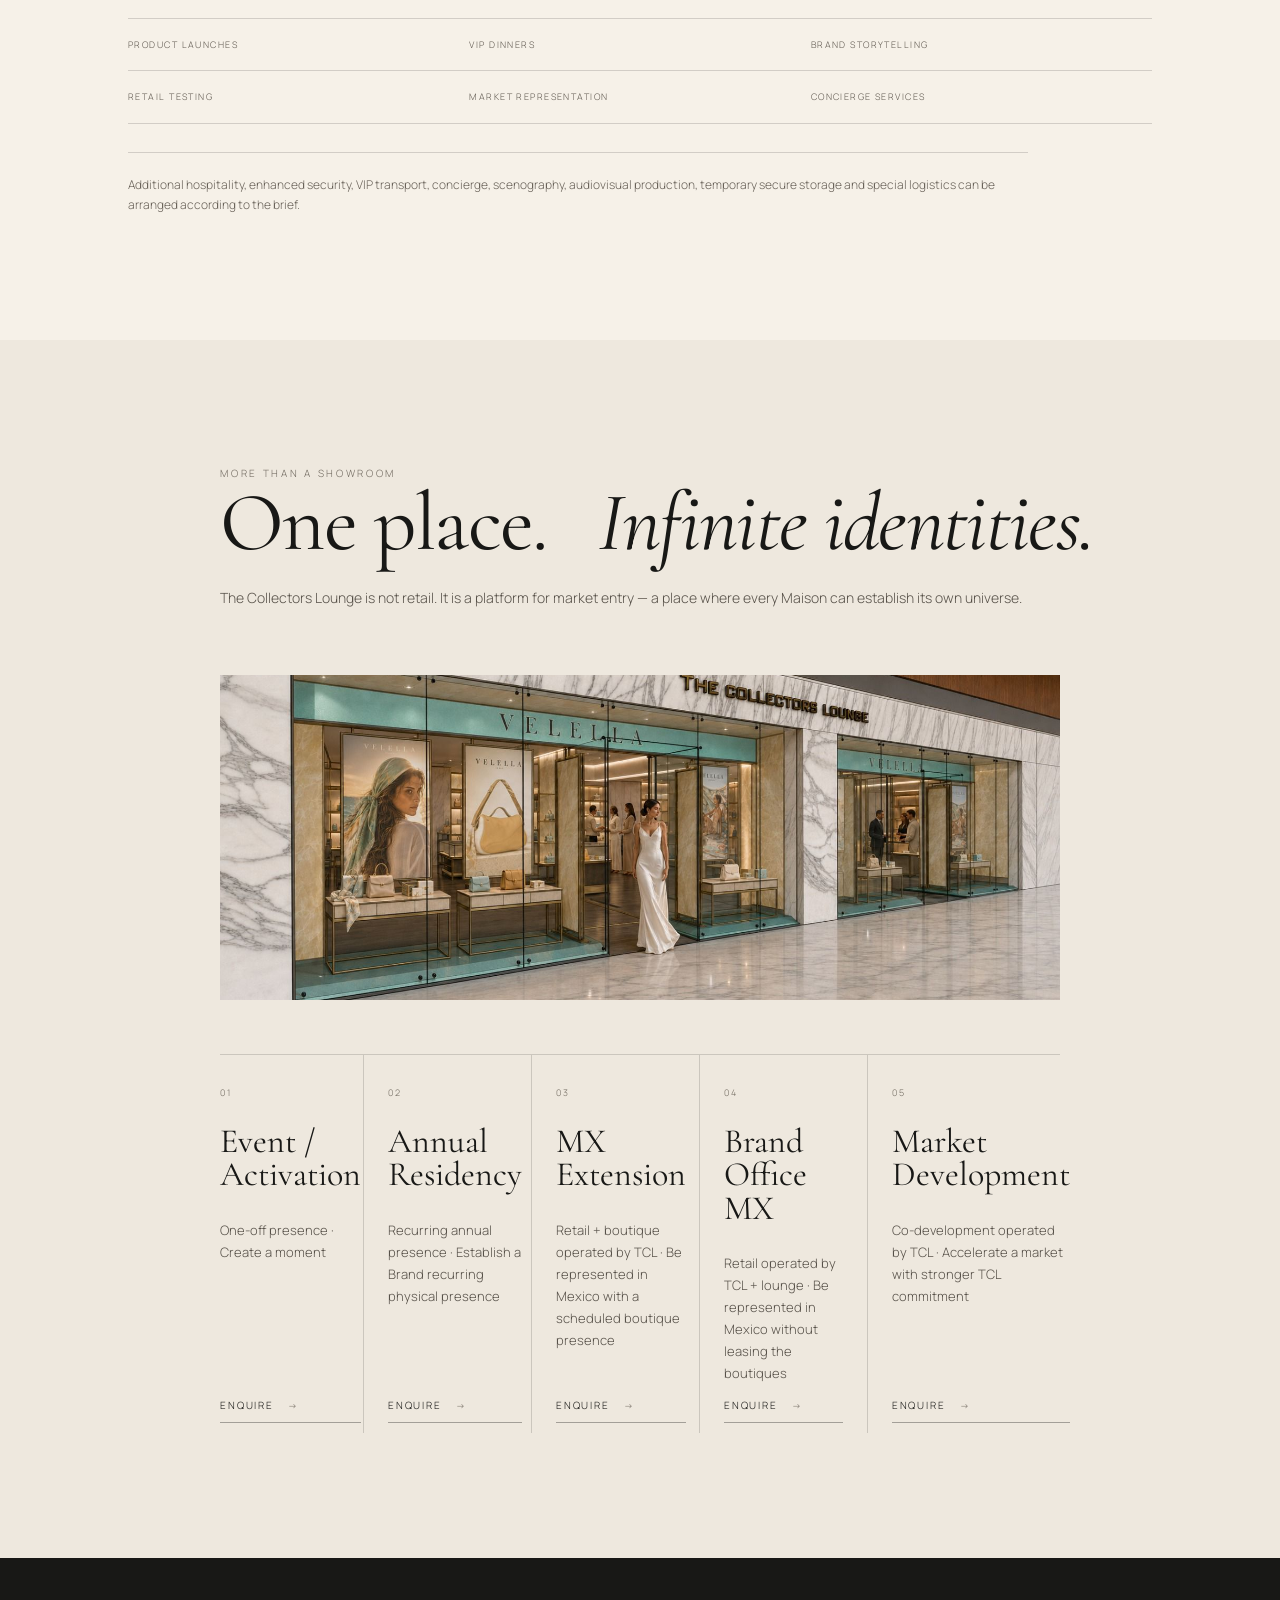
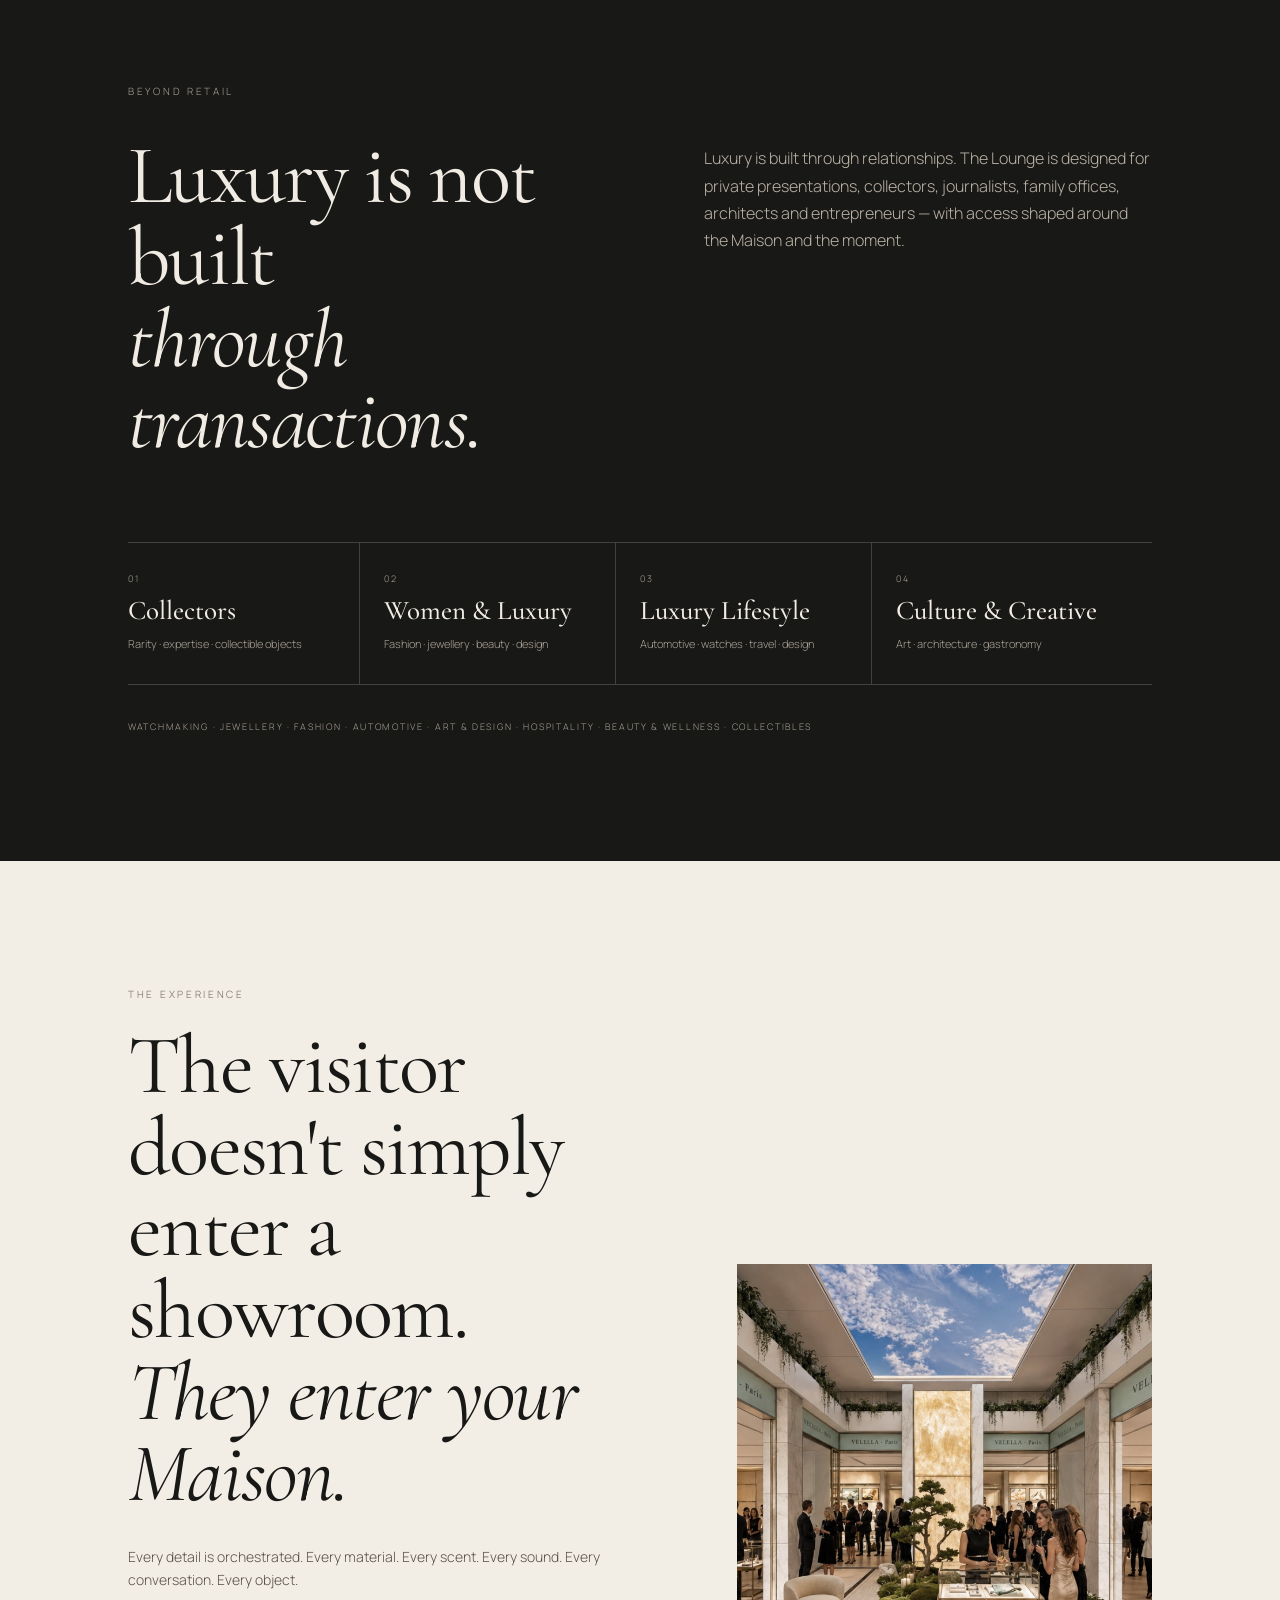
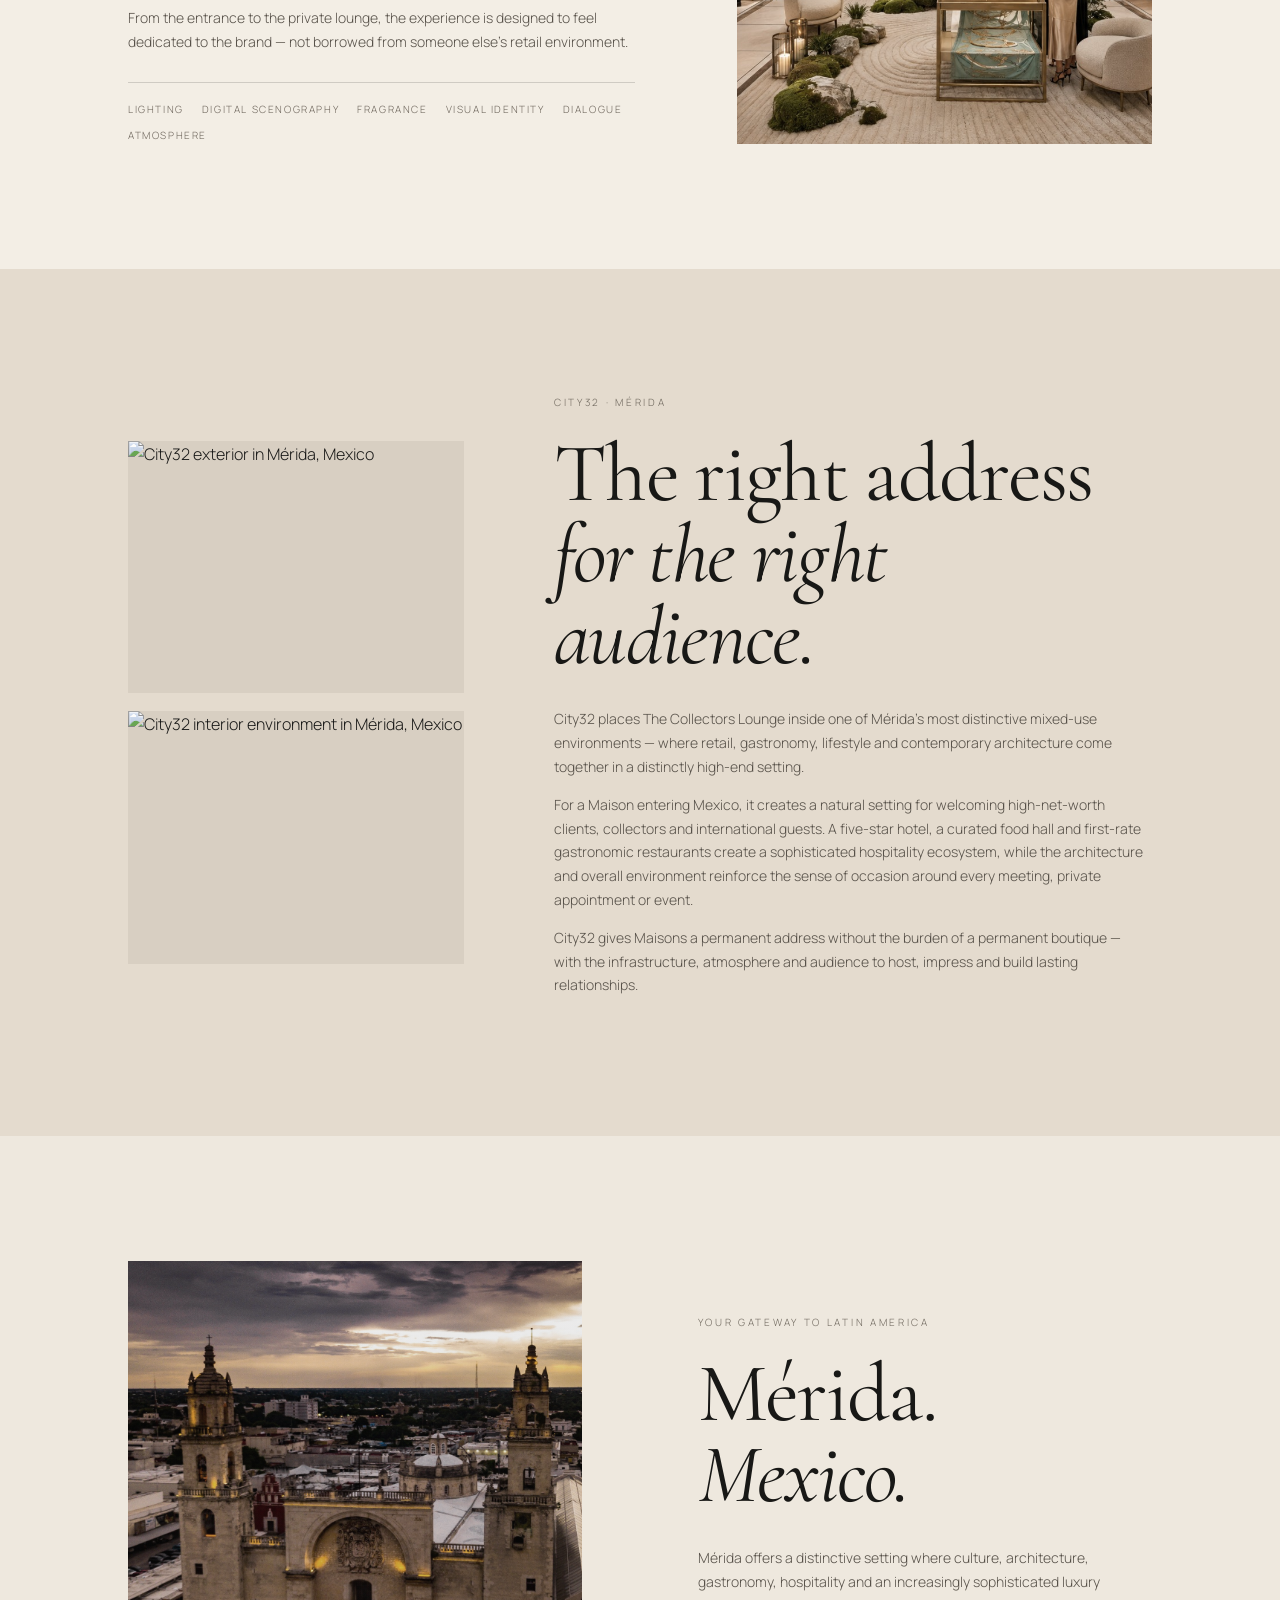
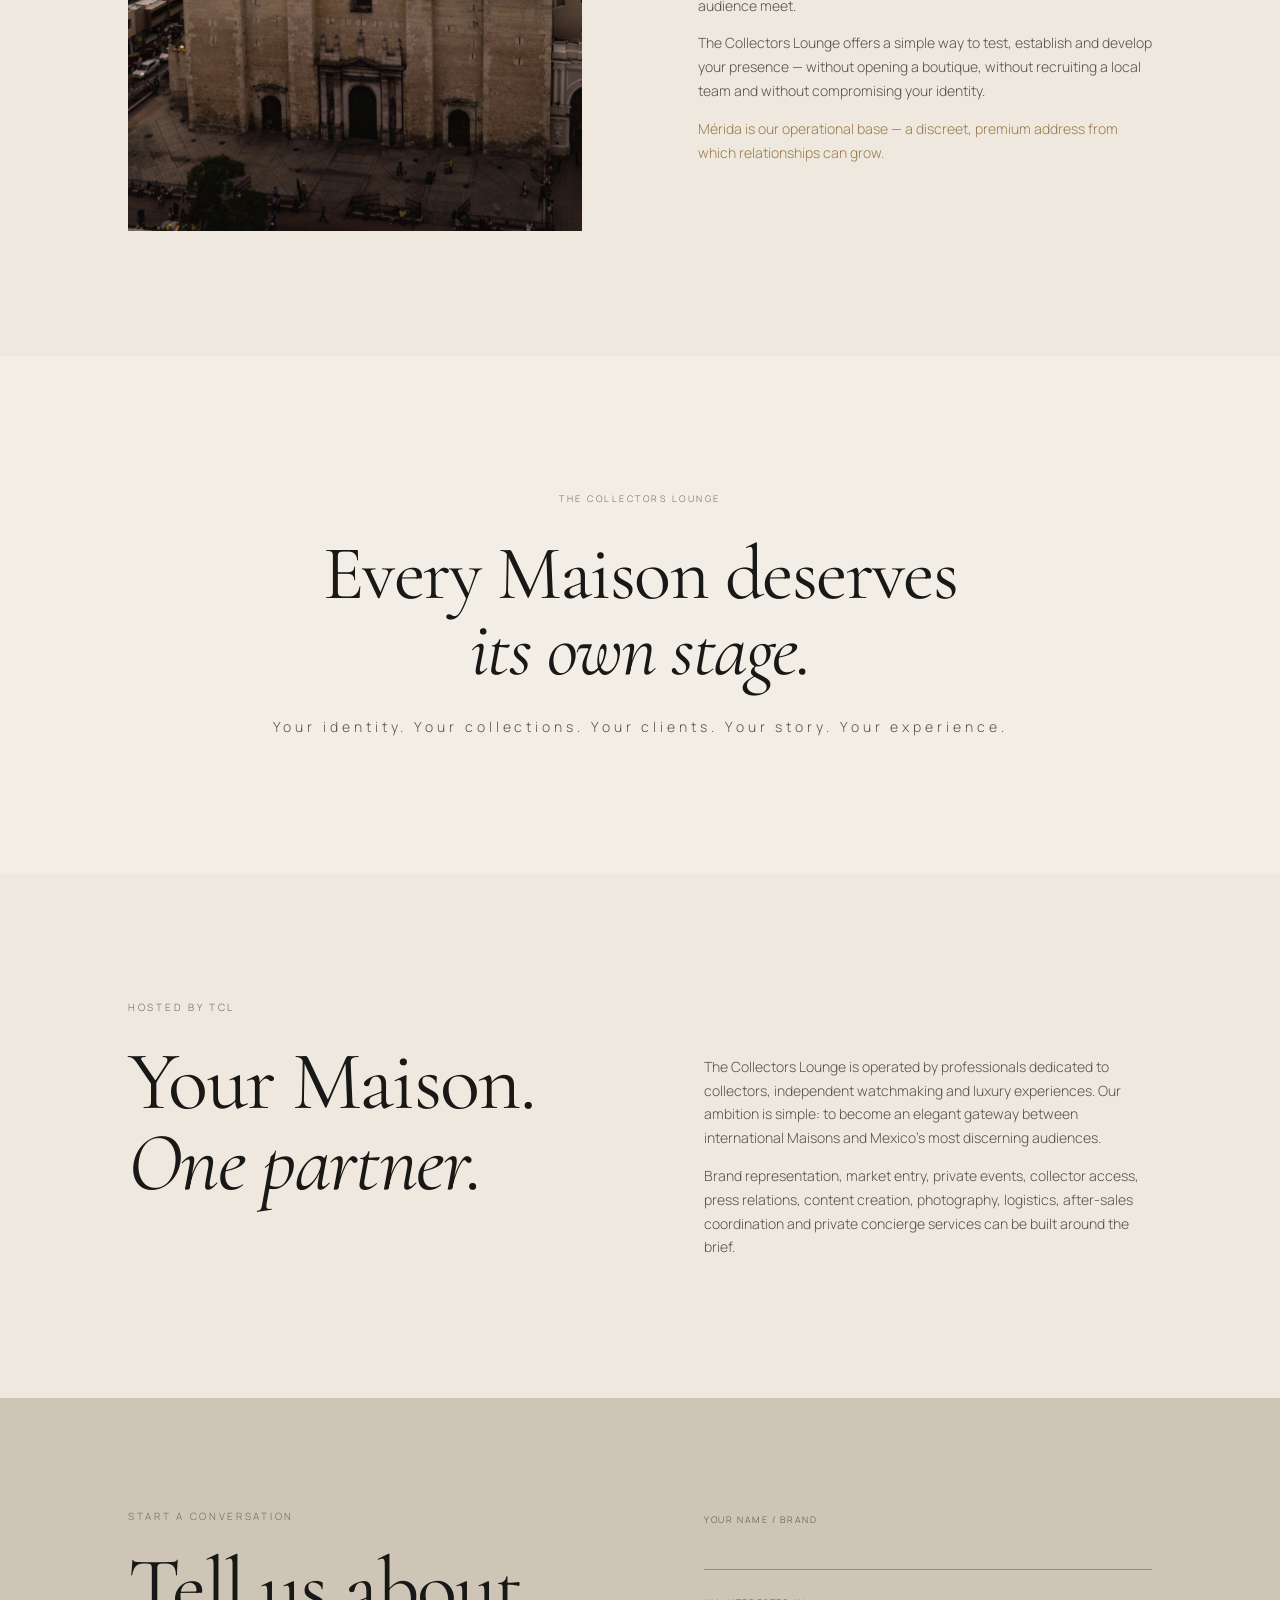
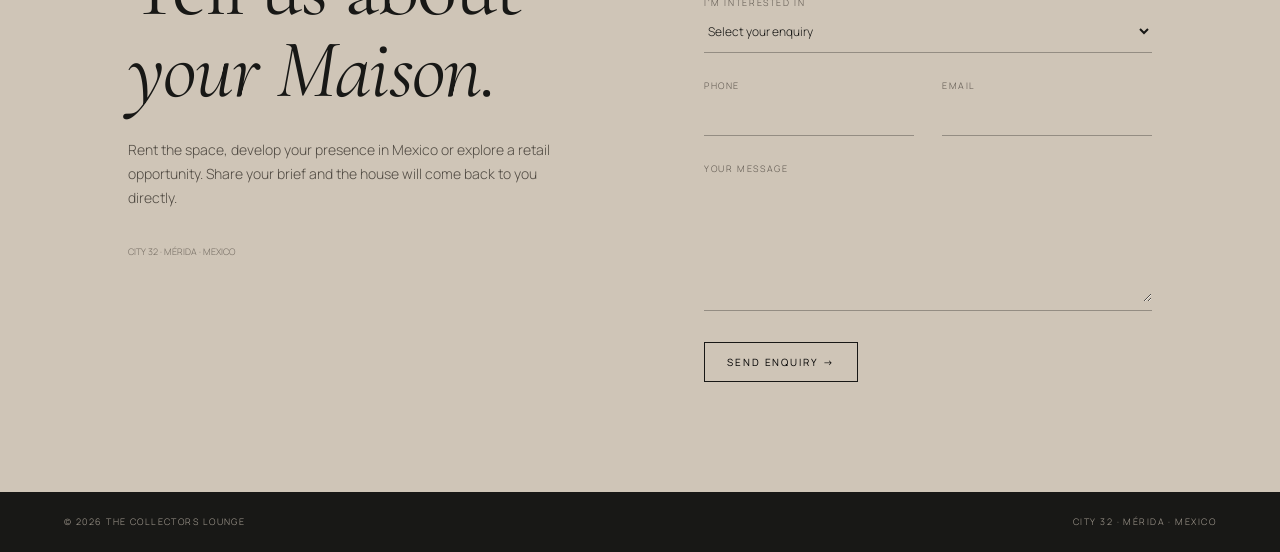
==== commit e0d9b63a: "Add files via upload" ====
--- a/index.html
+++ b/index.html
@@ -49,7 +49,19 @@
 
 <section class="section experience"><div class="experience-copy"><div class="label">THE EXPERIENCE</div><h2>The visitor doesn't simply enter a showroom.<br><i>They enter your Maison.</i></h2><p>Every detail is orchestrated. Every material. Every scent. Every sound. Every conversation. Every object.</p><p>From the entrance to the private lounge, the experience is designed to feel dedicated to the brand — not borrowed from someone else's retail environment.</p><div class="experience-tags"><span>Lighting</span><span>Digital scenography</span><span>Fragrance</span><span>Visual identity</span><span>Dialogue</span><span>Atmosphere</span></div></div><div class="experience-image"><img class="site-harmonized-image" src="assets/experience-new.jpg" alt="Hosted private brand experience"></div></section>
 
-<section class="section city32"><div class="city32-image"><img class="site-harmonized-image" src="assets/city32.jpg" alt="City32 environment in Mérida"></div><div class="city32-copy"><div class="label">CITY32 · MÉRIDA</div><h2>The right address<br><i>for the right audience.</i></h2><p>City32 places The Collectors Lounge inside one of Mérida's most distinctive mixed-use environments — where retail, gastronomy, lifestyle and contemporary architecture meet.</p><p>For a Maison entering Mexico, the location creates a natural bridge between an established premium environment and the relationships that matter: residents, travellers, collectors and international visitors. City32 also integrates a five-star hotel, giving Maisons a natural hospitality base for hosting and accommodating guests visiting Mérida.</p><p class="gold-note">A permanent address without the burden of a permanent boutique.</p></div></section>
+<section class="section city32">
+  <div class="city32-images">
+    <div class="city32-exterior"><img class="site-harmonized-image" src="assets/city32-merida-exterior.webp" alt="City32 exterior in Mérida, Mexico"></div>
+    <div class="city32-interior"><img class="site-harmonized-image" src="assets/city32-interior.jpg" alt="City32 interior environment in Mérida, Mexico"></div>
+  </div>
+  <div class="city32-copy">
+    <div class="label">CITY32 · MÉRIDA</div>
+    <h2>The right address<br><i>for the right audience.</i></h2>
+    <p>City32 places The Collectors Lounge inside one of Mérida's most distinctive mixed-use environments — where retail, gastronomy, lifestyle and contemporary architecture come together in a distinctly high-end setting.</p>
+    <p>For a Maison entering Mexico, it creates a natural setting for welcoming high-net-worth clients, collectors and international guests. A five-star hotel, a curated food hall and first-rate gastronomic restaurants create a sophisticated hospitality ecosystem, while the architecture and overall environment reinforce the sense of occasion around every meeting, private appointment or event.</p>
+    <p>City32 gives Maisons a permanent address without the burden of a permanent boutique — with the infrastructure, atmosphere and audience to host, impress and build lasting relationships.</p>
+  </div>
+</section>
 
 <section id="location" class="section location"><div class="location-image"><img class="site-harmonized-image" src="assets/merida-cathedral.jpg" alt="Mérida-inspired historic church at dusk"></div><div class="location-copy"><div class="label">YOUR GATEWAY TO LATIN AMERICA</div><h2>Mérida.<br><i>Mexico.</i></h2><p>Mérida offers a distinctive setting where culture, architecture, gastronomy, hospitality and an increasingly sophisticated luxury audience meet.</p><p>The Collectors Lounge offers a simple way to test, establish and develop your presence — without opening a boutique, without recruiting a local team and without compromising your identity.</p><p class="gold-note">Mérida is our operational base — a discreet, premium address from which relationships can grow.</p></div></section>
 
--- a/styles.css
+++ b/styles.css
@@ -1,4 +1,10 @@
-:root{--ivory:#f3eee5;--paper:#eee8de;--sand:#ded5c7;--taupe:#aaa092;--stone:#70695f;--ink:#181816;--muted:#575149;--line:rgba(24,24,22,.16);--gold:#9b7b4a}*{box-sizing:border-box}html{scroll-behavior:smooth}body{margin:0;background:var(--ivory);color:var(--ink);font-family:"Manrope",Arial,sans-serif;font-weight:300;line-height:1.7}a{text-decoration:none;color:inherit}.header{position:absolute;z-index:10;top:0;left:0;width:100%;display:flex;align-items:center;justify-content:space-between;padding:27px 5vw;color:#fff}.logo{font:500 21px "Cormorant Garamond",Georgia,serif;letter-spacing:.15em;white-space:nowrap}.nav{display:flex;gap:28px;font-size:10px;letter-spacing:.17em;text-transform:uppercase}.nav a{opacity:.88}.nav a:hover{opacity:1}.menu{display:none;background:none;border:1px solid rgba(255,255,255,.5);color:#fff;padding:9px 12px;font-size:10px;letter-spacing:.16em;text-transform:uppercase}.hero{position:relative;min-height:760px;height:92vh;display:flex;align-items:center;overflow:hidden;background:#4c473f;color:#fff}.hero-img{position:absolute;inset:0;width:100%;height:100%;object-fit:cover}.hero-shade{position:absolute;inset:0;background:linear-gradient(90deg,rgba(20,19,17,.78),rgba(20,19,17,.18) 72%,rgba(20,19,17,.30))}.hero-content{position:relative;z-index:1;width:min(760px,80vw);margin-left:10vw;padding-top:30px}.kicker,.label{font-size:10px;letter-spacing:.27em;text-transform:uppercase}.kicker{color:#ddd5c8;margin:0 0 28px}h1,h2,h3{font-family:"Cormorant Garamond",Georgia,serif;font-weight:400;line-height:.98}h1{font-size:clamp(62px,8.4vw,116px);letter-spacing:-.025em;margin:0}h2{font-size:clamp(52px,6.5vw,84px);letter-spacing:-.02em;margin:0}h3{font-size:34px;margin:20px 0 14px}.lead{font-size:15px;max-width:590px;color:#e6dfd4;margin:30px 0 34px}.line-link{display:inline-flex;align-items:center;gap:14px;text-transform:uppercase;letter-spacing:.18em;font-size:10px;border-bottom:1px solid rgba(24,24,22,.35);padding-bottom:8px}.line-link span{font-size:15px;line-height:0}.line-link.light{color:#fff;border-color:rgba(255,255,255,.6)}.hero-foot{position:absolute;z-index:1;left:10vw;bottom:30px;font-size:9px;letter-spacing:.21em;color:#ded7cb}.section{padding:125px 10vw}.intro{display:grid;grid-template-columns:.65fr 1.35fr;gap:10vw}.label{color:var(--stone)}.copy{max-width:760px}.copy h2{margin-bottom:35px}.copy p{max-width:680px;color:var(--muted);font-size:15px;margin:0 0 20px}.gold-note{color:var(--gold)!important}.image-break{position:relative;height:540px;overflow:hidden;background:#9c9387}.image-break img{width:100%;height:100%;object-fit:cover;filter:saturate(.8)}.image-break:after{content:"";position:absolute;inset:0;background:linear-gradient(90deg,rgba(20,18,15,.18),transparent 55%,rgba(20,18,15,.2))}.image-caption{position:absolute;z-index:1;bottom:25px;left:5vw;color:#fff;font-size:9px;letter-spacing:.22em}.space-section{background:#f6f1e8}.section-head{display:grid;grid-template-columns:.65fr 1fr 1fr;gap:5vw;align-items:start;margin-bottom:65px}.section-head>p{max-width:390px;color:var(--muted);font-size:14px;margin-top:8px}.space-gallery{display:grid;grid-template-columns:repeat(2,minmax(0,1fr));gap:18px;margin-bottom:65px}.space-gallery figure{margin:0;position:relative;overflow:hidden;background:#c8bdae;aspect-ratio:16/9;min-height:0}.space-gallery img{width:100%;height:100%;min-height:0;object-fit:cover;display:block;filter:saturate(.82)}.space-gallery figcaption{position:absolute;left:22px;bottom:18px;color:#fff;text-transform:uppercase;letter-spacing:.18em;font-size:10px;text-shadow:0 1px 8px #000}.space-gallery figure:after{content:"";position:absolute;inset:0;background:linear-gradient(transparent 50%,rgba(0,0,0,.45))}.space-gallery figcaption{z-index:1}.space-stats{display:grid;grid-template-columns:repeat(5,minmax(0,1fr));border-top:1px solid var(--line);border-bottom:1px solid var(--line)}.space-stats article{padding:28px 24px 32px 0;border-right:1px solid var(--line);margin-right:24px;display:grid;grid-template-rows:20px 60px 24px 1fr;min-height:180px}.space-stats article:last-child{border-right:0;margin-right:0}.space-stats span{font-size:10px;letter-spacing:.2em;color:var(--stone)}.space-stats strong{font-family:"Cormorant Garamond",serif;font-size:48px;font-weight:400;line-height:1}.space-stats small{font-size:11px;letter-spacing:.08em;text-transform:uppercase;margin-top:10px}.space-stats em{font-size:12px;color:#6b645b;margin-top:7px}.space-details{display:grid;grid-template-columns:repeat(3,1fr);gap:7vw;margin-top:70px}.space-details h3{font-size:30px;font-weight:500;margin:0 0 12px}.space-details p{font-size:13px;color:#5c554d;max-width:350px}.included-grid{display:grid;grid-template-columns:repeat(3,1fr);gap:0;border-top:1px solid var(--line);margin-top:55px}.included-grid span{padding:18px 20px 18px 0;border-bottom:1px solid var(--line);font-size:9px;letter-spacing:.16em;text-transform:uppercase;color:#5f584f}.space-note{margin-top:28px;padding-top:22px;border-top:1px solid var(--line);font-size:12px;color:#686158;max-width:900px}.offers{background:var(--paper)}.offer-grid{display:grid;grid-template-columns:repeat(5,minmax(0,1fr));border-top:1px solid var(--line)}.offer-grid article{padding:30px 24px 10px 0;border-right:1px solid var(--line);margin-right:24px;min-height:310px;display:grid;grid-template-rows:20px auto 1fr auto}.offer-grid article:last-child{border-right:0;margin-right:0}.offer-grid span,.community-grid span{font-size:9px;letter-spacing:.2em;color:var(--stone)}.offer-grid p{font-size:13px;color:var(--muted);max-width:240px;min-height:90px}.community{background:var(--ink);color:#f1ece3}.community .label{color:#aaa197}.community-top{display:grid;grid-template-columns:1fr 1fr;gap:10vw;margin:35px 0 80px}.community-top p{max-width:500px;color:#bbb2a6;margin:10px 0}.community-grid{display:grid;grid-template-columns:repeat(4,1fr);border-top:1px solid rgba(255,255,255,.18);border-bottom:1px solid rgba(255,255,255,.18)}.community-grid>div{padding:28px 24px 30px 0;border-right:1px solid rgba(255,255,255,.18);margin-right:24px;display:flex;flex-direction:column;gap:8px}.community-grid>div:last-child{border-right:0;margin-right:0}.community-grid span{color:#aaa197}.community-grid strong{font:500 27px "Cormorant Garamond",serif}.community-grid small{font-size:11px;color:#aaa197}.universes{font-size:9px;letter-spacing:.19em;color:#aaa197;line-height:2.2;margin-top:32px;max-width:900px}.experience{background:var(--ivory);display:grid;grid-template-columns:1.1fr .9fr;gap:8vw;align-items:end}.experience-copy{max-width:760px}.experience-copy h2{margin:22px 0 30px}.experience-copy p{font-size:14px;color:var(--muted);max-width:620px}.experience-image{height:480px;overflow:hidden}.experience-image img{width:100%;height:100%;object-fit:cover;display:block;filter:saturate(.78)}.city32{display:grid;grid-template-columns:1fr 1fr;gap:9vw;align-items:center;background:#e4dbce}.city32-image{min-height:560px;overflow:hidden}.city32-image img{width:100%;height:100%;min-height:560px;object-fit:cover;display:block;filter:saturate(.72) contrast(.98)}.city32-copy{max-width:590px}.city32-copy h2{margin:22px 0 30px}.city32-copy p{color:var(--muted);font-size:14px}.location{display:grid;grid-template-columns:1fr 1fr;gap:9vw;align-items:center;background:var(--paper)}.location-image{min-height:570px;position:relative;overflow:hidden;background:#81786c}.location-image img{width:100%;height:100%;object-fit:cover;position:absolute;inset:0;filter:saturate(.7) contrast(.98)}.location-image:after{content:"";position:absolute;inset:0;background:linear-gradient(180deg,rgba(30,27,22,.06),rgba(30,27,22,.2))}.location-copy{max-width:580px}.location-copy h2{margin:22px 0 30px}.location-copy p{color:var(--muted);font-size:14px}.statement{text-align:center;padding:135px 7vw;background:var(--ivory)}.statement p{font-size:9px;letter-spacing:.28em;color:var(--stone);margin:0 0 30px}.statement h2{font-size:clamp(50px,6vw,78px)}.statement-sub{font-size:14px!important;color:var(--muted)!important;letter-spacing:.05em;margin:28px 0 0!important}.house-support{background:var(--paper)}.support-grid{display:grid;grid-template-columns:1fr 1fr;gap:10vw;margin-top:25px}.support-grid h2{margin:0}.support-grid p{font-size:14px;color:var(--muted);max-width:620px}.contact{display:grid;grid-template-columns:1fr 1fr;gap:10vw;padding:110px 10vw;background:#cfc5b7}.contact h2{margin-top:22px}.contact-copy{max-width:520px}.contact-copy>p:first-child{color:#514b43;font-size:14px;max-width:450px}.contact-email{display:block;font:400 29px "Cormorant Garamond",serif;margin:28px 0}.button{display:inline-block;border:1px solid var(--ink);padding:12px 22px;text-transform:uppercase;letter-spacing:.19em;font-size:10px;transition:.2s}.button:hover{background:var(--ink);color:var(--ivory)}.note{font-size:9px!important;color:#746c62!important;margin-top:34px;max-width:390px}footer{display:flex;justify-content:space-between;background:var(--ink);color:#a79f94;padding:22px 5vw;font-size:9px;letter-spacing:.16em;text-transform:uppercase}@media(max-width:820px){.header{padding:20px 6vw}.logo{font-size:17px}.menu{display:block}.nav{display:none;position:absolute;top:67px;right:6vw;background:var(--ink);padding:18px 22px;flex-direction:column;gap:18px}.nav.open{display:flex}.hero{height:790px}.hero-content{margin-left:7vw}.hero-foot{left:7vw;right:7vw;line-height:1.8}.section{padding:85px 7vw}.intro,.section-head,.community-top,.location,.city32,.contact,.experience,.support-grid{grid-template-columns:1fr;gap:40px}.section-head{margin-bottom:50px}.offer-grid{grid-template-columns:1fr}.offer-grid article{border-right:0;border-bottom:1px solid var(--line);margin-right:0;min-height:0;padding-bottom:38px}.community-grid{grid-template-columns:1fr 1fr}.community-grid>div{border-bottom:1px solid rgba(255,255,255,.18);padding:25px 15px 25px 0}.image-break{height:400px}.space-gallery{grid-template-columns:1fr}.space-gallery figure,.space-gallery img{min-height:300px}.city32-image,.city32-image img{min-height:390px}.location-image{min-height:390px}.statement{padding:90px 7vw}.space-stats{grid-template-columns:1fr 1fr}.space-details{grid-template-columns:1fr;gap:28px;margin-top:50px}.included-grid{grid-template-columns:1fr 1fr}.experience-image{height:390px}footer{flex-direction:column;gap:10px}}@media(max-width:520px){.community-grid{grid-template-columns:1fr}.included-grid{grid-template-columns:1fr}.hero{min-height:720px}.hero-content{width:86vw}.hero h1{font-size:58px}.contact-email{font-size:24px}}
+:root{--ivory:#f3eee5;--paper:#eee8de;--sand:#ded5c7;--taupe:#aaa092;--stone:#70695f;--ink:#181816;--muted:#575149;--line:rgba(24,24,22,.16);--gold:#9b7b4a}*{box-sizing:border-box}html{scroll-behavior:smooth}body{margin:0;background:var(--ivory);color:var(--ink);font-family:"Manrope",Arial,sans-serif;font-weight:300;line-height:1.7}a{text-decoration:none;color:inherit}.header{position:absolute;z-index:10;top:0;left:0;width:100%;display:flex;align-items:center;justify-content:space-between;padding:27px 5vw;color:#fff}.logo{font:500 21px "Cormorant Garamond",Georgia,serif;letter-spacing:.15em;white-space:nowrap}.nav{display:flex;gap:28px;font-size:10px;letter-spacing:.17em;text-transform:uppercase}.nav a{opacity:.88}.nav a:hover{opacity:1}.menu{display:none;background:none;border:1px solid rgba(255,255,255,.5);color:#fff;padding:9px 12px;font-size:10px;letter-spacing:.16em;text-transform:uppercase}.hero{position:relative;min-height:760px;height:92vh;display:flex;align-items:center;overflow:hidden;background:#4c473f;color:#fff}.hero-img{position:absolute;inset:0;width:100%;height:100%;object-fit:cover}.hero-shade{position:absolute;inset:0;background:linear-gradient(90deg,rgba(20,19,17,.78),rgba(20,19,17,.18) 72%,rgba(20,19,17,.30))}.hero-content{position:relative;z-index:1;width:min(760px,80vw);margin-left:10vw;padding-top:30px}.kicker,.label{font-size:10px;letter-spacing:.27em;text-transform:uppercase}.kicker{color:#ddd5c8;margin:0 0 28px}h1,h2,h3{font-family:"Cormorant Garamond",Georgia,serif;font-weight:400;line-height:.98}h1{font-size:clamp(62px,8.4vw,116px);letter-spacing:-.025em;margin:0}h2{font-size:clamp(52px,6.5vw,84px);letter-spacing:-.02em;margin:0}h3{font-size:34px;margin:20px 0 14px}.lead{font-size:15px;max-width:590px;color:#e6dfd4;margin:30px 0 34px}.line-link{display:inline-flex;align-items:center;gap:14px;text-transform:uppercase;letter-spacing:.18em;font-size:10px;border-bottom:1px solid rgba(24,24,22,.35);padding-bottom:8px}.line-link span{font-size:15px;line-height:0}.line-link.light{color:#fff;border-color:rgba(255,255,255,.6)}.hero-foot{position:absolute;z-index:1;left:10vw;bottom:30px;font-size:9px;letter-spacing:.21em;color:#ded7cb}.section{padding:125px 10vw}.intro{display:grid;grid-template-columns:.65fr 1.35fr;gap:10vw}.label{color:var(--stone)}.copy{max-width:760px}.copy h2{margin-bottom:35px}.copy p{max-width:680px;color:var(--muted);font-size:15px;margin:0 0 20px}.gold-note{color:var(--gold)!important}.image-break{position:relative;height:540px;overflow:hidden;background:#9c9387}.image-break img{width:100%;height:100%;object-fit:cover;filter:saturate(.8)}.image-break:after{content:"";position:absolute;inset:0;background:linear-gradient(90deg,rgba(20,18,15,.18),transparent 55%,rgba(20,18,15,.2))}.image-caption{position:absolute;z-index:1;bottom:25px;left:5vw;color:#fff;font-size:9px;letter-spacing:.22em}.space-section{background:#f6f1e8}.section-head{display:grid;grid-template-columns:.65fr 1fr 1fr;gap:5vw;align-items:start;margin-bottom:65px}.section-head>p{max-width:390px;color:var(--muted);font-size:14px;margin-top:8px}.space-gallery{display:grid;grid-template-columns:repeat(2,minmax(0,1fr));gap:18px;margin-bottom:65px}.space-gallery figure{margin:0;position:relative;overflow:hidden;background:#c8bdae;aspect-ratio:16/9;min-height:0}.space-gallery img{width:100%;height:100%;min-height:0;object-fit:cover;display:block;filter:saturate(.82)}.space-gallery figcaption{position:absolute;left:22px;bottom:18px;color:#fff;text-transform:uppercase;letter-spacing:.18em;font-size:10px;text-shadow:0 1px 8px #000}.space-gallery figure:after{content:"";position:absolute;inset:0;background:linear-gradient(transparent 50%,rgba(0,0,0,.45))}.space-gallery figcaption{z-index:1}.space-stats{display:grid;grid-template-columns:repeat(5,minmax(0,1fr));border-top:1px solid var(--line);border-bottom:1px solid var(--line)}.space-stats article{padding:28px 24px 32px 0;border-right:1px solid var(--line);margin-right:24px;display:grid;grid-template-rows:20px 60px 24px 1fr;min-height:180px}.space-stats article:last-child{border-right:0;margin-right:0}.space-stats span{font-size:10px;letter-spacing:.2em;color:var(--stone)}.space-stats strong{font-family:"Cormorant Garamond",serif;font-size:48px;font-weight:400;line-height:1}.space-stats small{font-size:11px;letter-spacing:.08em;text-transform:uppercase;margin-top:10px}.space-stats em{font-size:12px;color:#6b645b;margin-top:7px}.space-details{display:grid;grid-template-columns:repeat(3,1fr);gap:7vw;margin-top:70px}.space-details h3{font-size:30px;font-weight:500;margin:0 0 12px}.space-details p{font-size:13px;color:#5c554d;max-width:350px}.included-grid{display:grid;grid-template-columns:repeat(3,1fr);gap:0;border-top:1px solid var(--line);margin-top:55px}.included-grid span{padding:18px 20px 18px 0;border-bottom:1px solid var(--line);font-size:9px;letter-spacing:.16em;text-transform:uppercase;color:#5f584f}.space-note{margin-top:28px;padding-top:22px;border-top:1px solid var(--line);font-size:12px;color:#686158;max-width:900px}.offers{background:var(--paper)}.offer-grid{display:grid;grid-template-columns:repeat(5,minmax(0,1fr));border-top:1px solid var(--line)}.offer-grid article{padding:30px 24px 10px 0;border-right:1px solid var(--line);margin-right:24px;min-height:310px;display:grid;grid-template-rows:20px auto 1fr auto}.offer-grid article:last-child{border-right:0;margin-right:0}.offer-grid span,.community-grid span{font-size:9px;letter-spacing:.2em;color:var(--stone)}.offer-grid p{font-size:13px;color:var(--muted);max-width:240px;min-height:90px}.community{background:var(--ink);color:#f1ece3}.community .label{color:#aaa197}.community-top{display:grid;grid-template-columns:1fr 1fr;gap:10vw;margin:35px 0 80px}.community-top p{max-width:500px;color:#bbb2a6;margin:10px 0}.community-grid{display:grid;grid-template-columns:repeat(4,1fr);border-top:1px solid rgba(255,255,255,.18);border-bottom:1px solid rgba(255,255,255,.18)}.community-grid>div{padding:28px 24px 30px 0;border-right:1px solid rgba(255,255,255,.18);margin-right:24px;display:flex;flex-direction:column;gap:8px}.community-grid>div:last-child{border-right:0;margin-right:0}.community-grid span{color:#aaa197}.community-grid strong{font:500 27px "Cormorant Garamond",serif}.community-grid small{font-size:11px;color:#aaa197}.universes{font-size:9px;letter-spacing:.19em;color:#aaa197;line-height:2.2;margin-top:32px;max-width:900px}.experience{background:var(--ivory);display:grid;grid-template-columns:1.1fr .9fr;gap:8vw;align-items:end}.experience-copy{max-width:760px}.experience-copy h2{margin:22px 0 30px}.experience-copy p{font-size:14px;color:var(--muted);max-width:620px}.experience-image{height:480px;overflow:hidden}.experience-image img{width:100%;height:100%;object-fit:cover;display:block;filter:saturate(.78)}.city32{display:grid;grid-template-columns:.72fr 1.28fr;gap:7vw;align-items:center;background:#e4dbce}
+.city32-images{grid-column:1;display:flex;flex-direction:column;gap:18px;align-self:center}
+.city32-exterior,.city32-interior{width:100%;overflow:hidden;background:#d8cfc2}
+.city32-exterior img,.city32-interior img{width:100%;height:auto;display:block;filter:saturate(.72) contrast(.98)}
+.city32-copy{grid-column:2;max-width:590px;align-self:center}
+.city32-copy h2{margin:22px 0 30px}.city32-copy p{color:var(--muted);font-size:14px}
+.location{display:grid;grid-template-columns:1fr 1fr;gap:9vw;align-items:center;background:var(--paper)}.location-image{min-height:570px;position:relative;overflow:hidden;background:#81786c}.location-image img{width:100%;height:100%;object-fit:cover;position:absolute;inset:0;filter:saturate(.7) contrast(.98)}.location-image:after{content:"";position:absolute;inset:0;background:linear-gradient(180deg,rgba(30,27,22,.06),rgba(30,27,22,.2))}.location-copy{max-width:580px}.location-copy h2{margin:22px 0 30px}.location-copy p{color:var(--muted);font-size:14px}.statement{text-align:center;padding:135px 7vw;background:var(--ivory)}.statement p{font-size:9px;letter-spacing:.28em;color:var(--stone);margin:0 0 30px}.statement h2{font-size:clamp(50px,6vw,78px)}.statement-sub{font-size:14px!important;color:var(--muted)!important;letter-spacing:.05em;margin:28px 0 0!important}.house-support{background:var(--paper)}.support-grid{display:grid;grid-template-columns:1fr 1fr;gap:10vw;margin-top:25px}.support-grid h2{margin:0}.support-grid p{font-size:14px;color:var(--muted);max-width:620px}.contact{display:grid;grid-template-columns:1fr 1fr;gap:10vw;padding:110px 10vw;background:#cfc5b7}.contact h2{margin-top:22px}.contact-copy{max-width:520px}.contact-copy>p:first-child{color:#514b43;font-size:14px;max-width:450px}.contact-email{display:block;font:400 29px "Cormorant Garamond",serif;margin:28px 0}.button{display:inline-block;border:1px solid var(--ink);padding:12px 22px;text-transform:uppercase;letter-spacing:.19em;font-size:10px;transition:.2s}.button:hover{background:var(--ink);color:var(--ivory)}.note{font-size:9px!important;color:#746c62!important;margin-top:34px;max-width:390px}footer{display:flex;justify-content:space-between;background:var(--ink);color:#a79f94;padding:22px 5vw;font-size:9px;letter-spacing:.16em;text-transform:uppercase}@media(max-width:820px){.header{padding:20px 6vw}.logo{font-size:17px}.menu{display:block}.nav{display:none;position:absolute;top:67px;right:6vw;background:var(--ink);padding:18px 22px;flex-direction:column;gap:18px}.nav.open{display:flex}.hero{height:790px}.hero-content{margin-left:7vw}.hero-foot{left:7vw;right:7vw;line-height:1.8}.section{padding:85px 7vw}.intro,.section-head,.community-top,.location,.city32,.contact,.experience,.support-grid{grid-template-columns:1fr;gap:40px}.section-head{margin-bottom:50px}.offer-grid{grid-template-columns:1fr}.offer-grid article{border-right:0;border-bottom:1px solid var(--line);margin-right:0;min-height:0;padding-bottom:38px}.community-grid{grid-template-columns:1fr 1fr}.community-grid>div{border-bottom:1px solid rgba(255,255,255,.18);padding:25px 15px 25px 0}.image-break{height:400px}.space-gallery{grid-template-columns:1fr}.space-gallery figure,.space-gallery img{min-height:300px}.city32{grid-template-columns:1fr;grid-template-rows:auto auto;gap:40px}.city32-images{grid-column:1;grid-row:1;gap:14px}.city32-copy{grid-column:1;grid-row:2;max-width:590px;padding-bottom:0}.location-image{min-height:390px}.statement{padding:90px 7vw}.space-stats{grid-template-columns:1fr 1fr}.space-details{grid-template-columns:1fr;gap:28px;margin-top:50px}.included-grid{grid-template-columns:1fr 1fr}.experience-image{height:390px}footer{flex-direction:column;gap:10px}}@media(max-width:520px){.community-grid{grid-template-columns:1fr}.included-grid{grid-template-columns:1fr}.hero{min-height:720px}.hero-content{width:86vw}.hero h1{font-size:58px}.contact-email{font-size:24px}}
 
 .identity-image{width:82%;margin:42px auto 54px;overflow:hidden;aspect-ratio:16/6.2;background:#ddd4c7}
 .identity-image img{width:100%;height:100%;object-fit:cover;display:block}
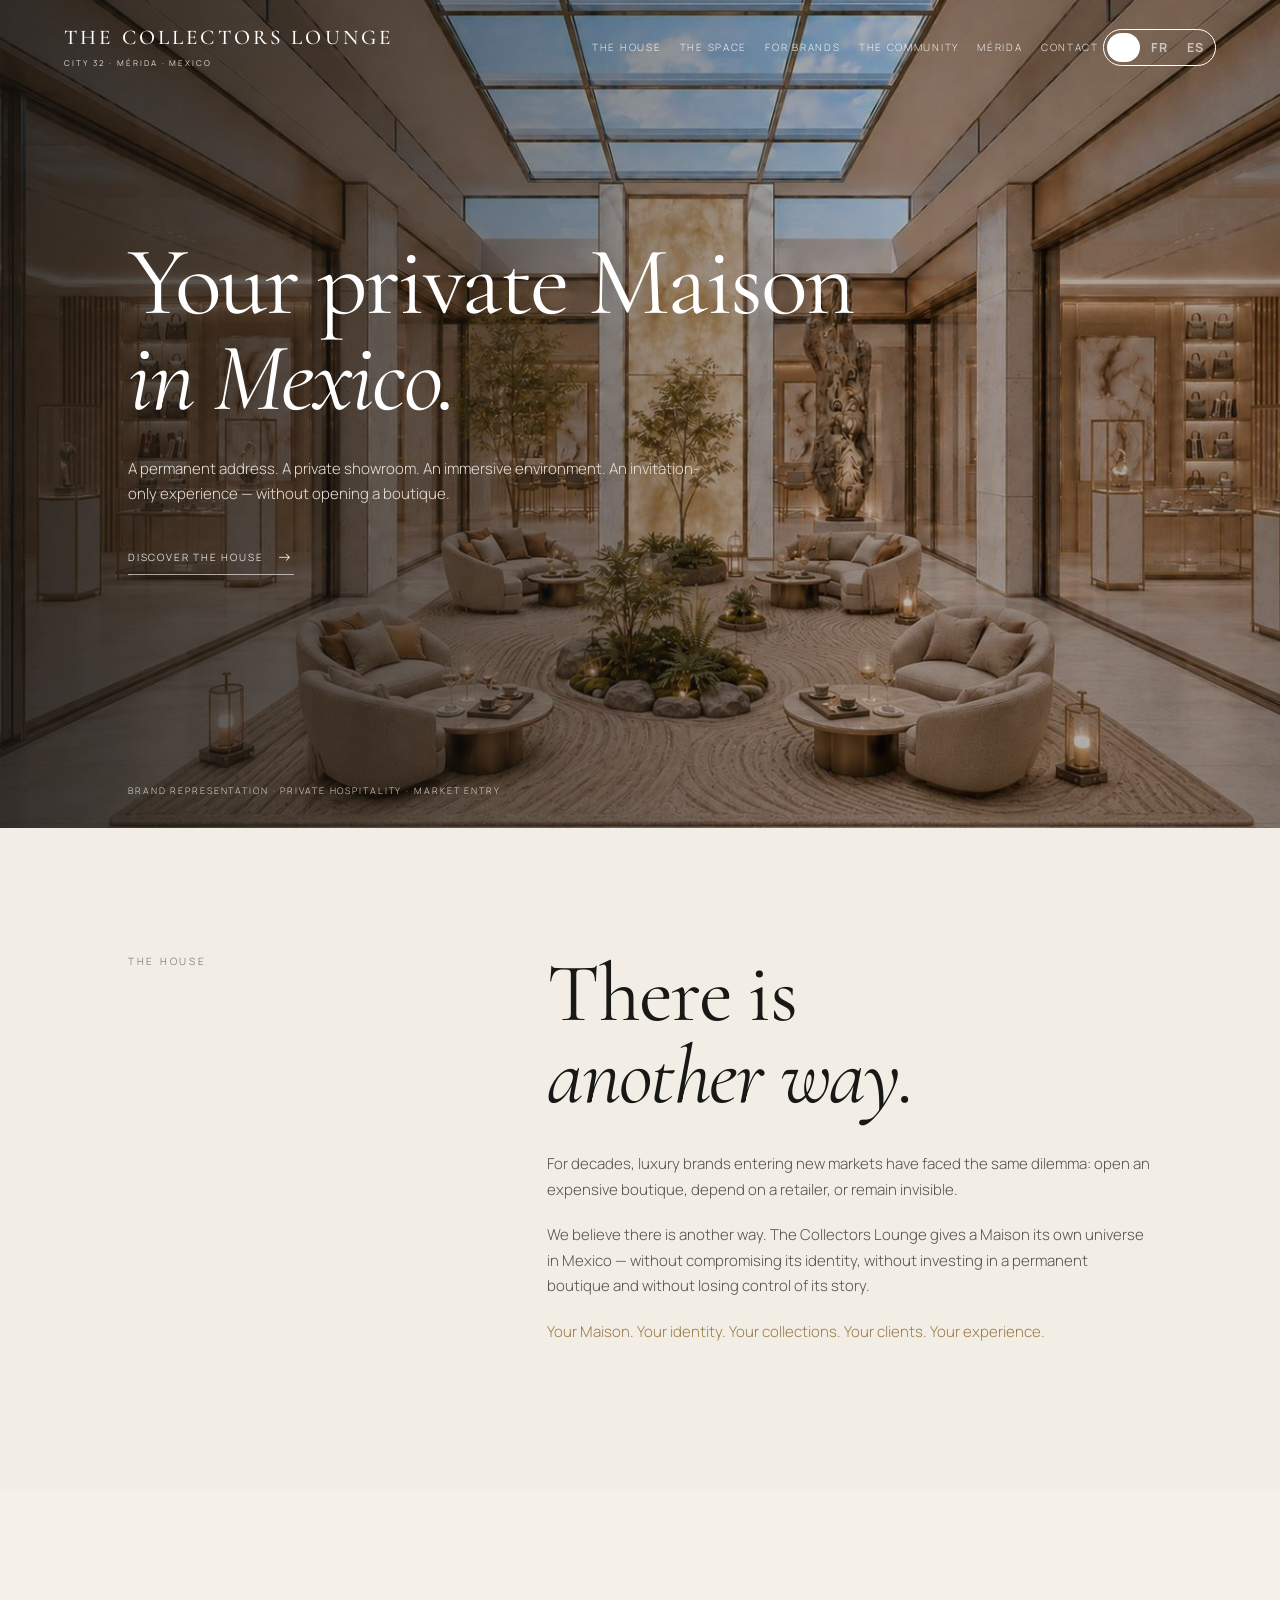
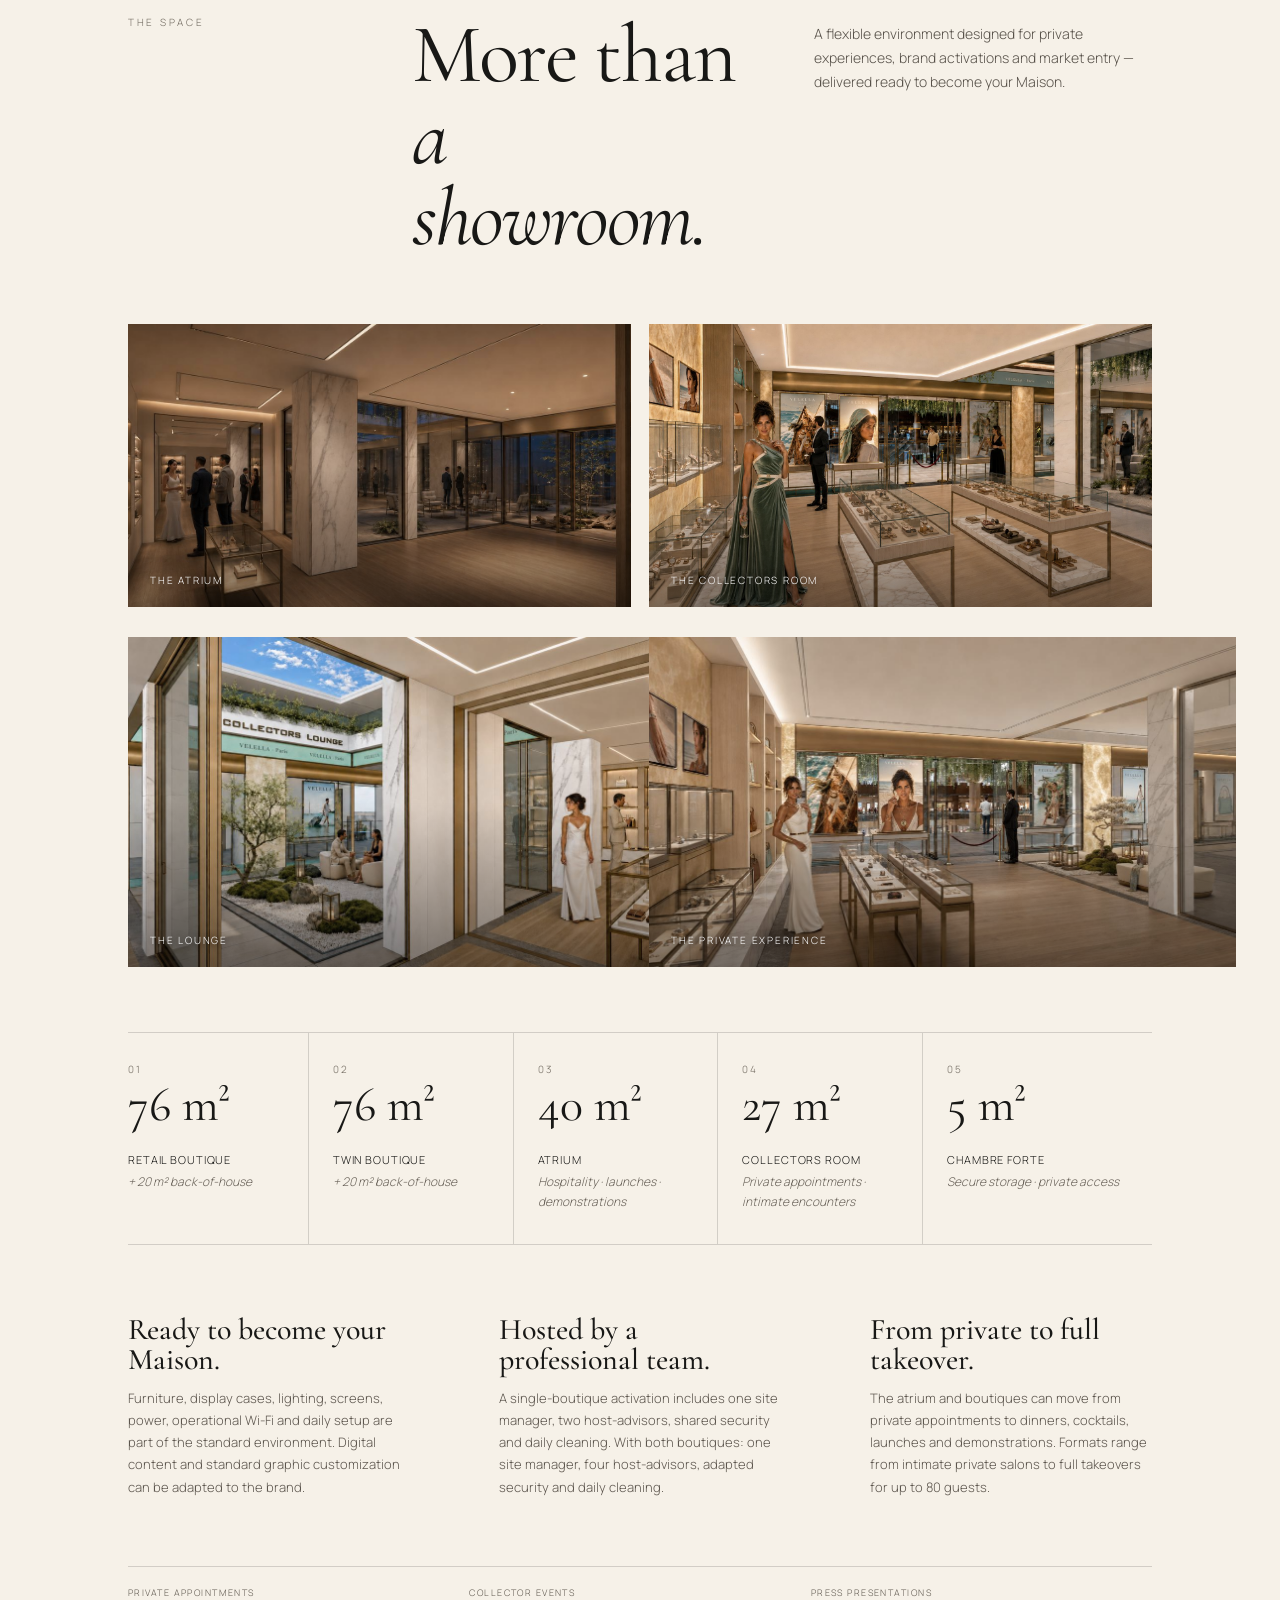
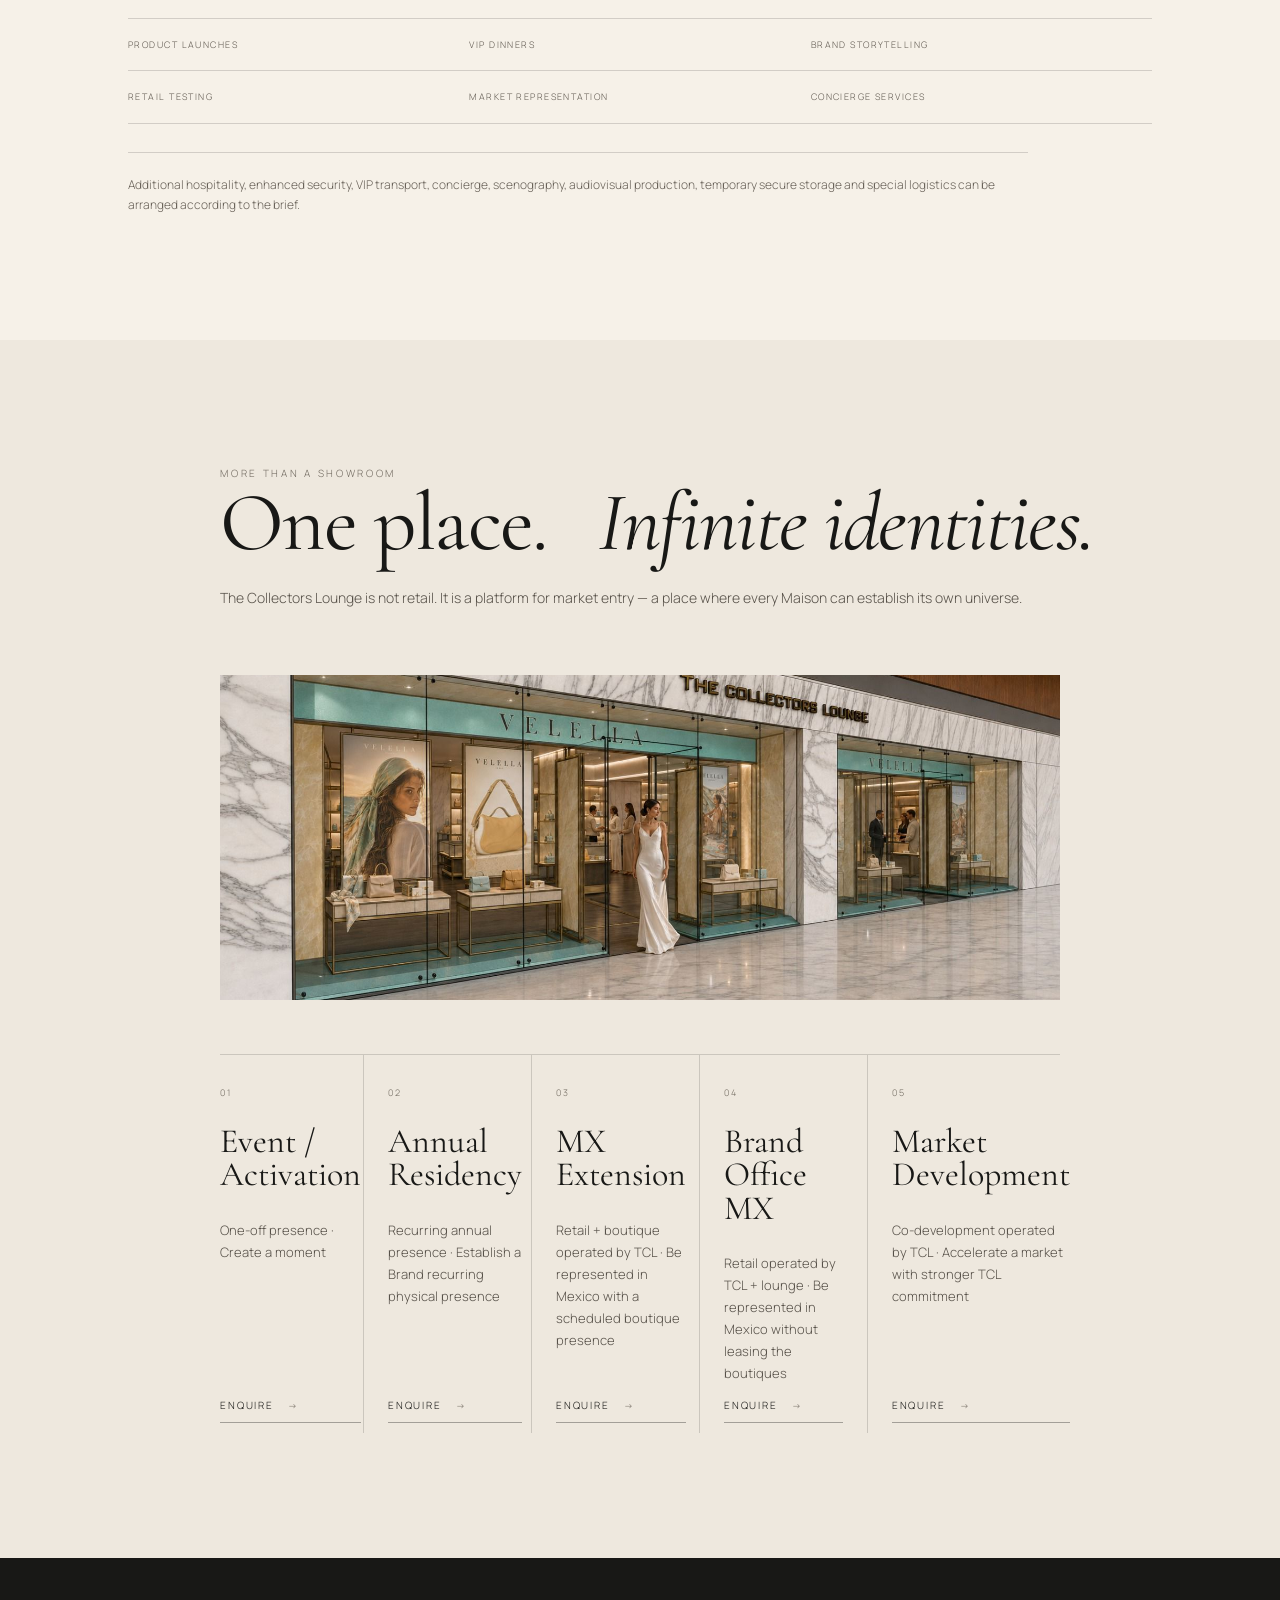
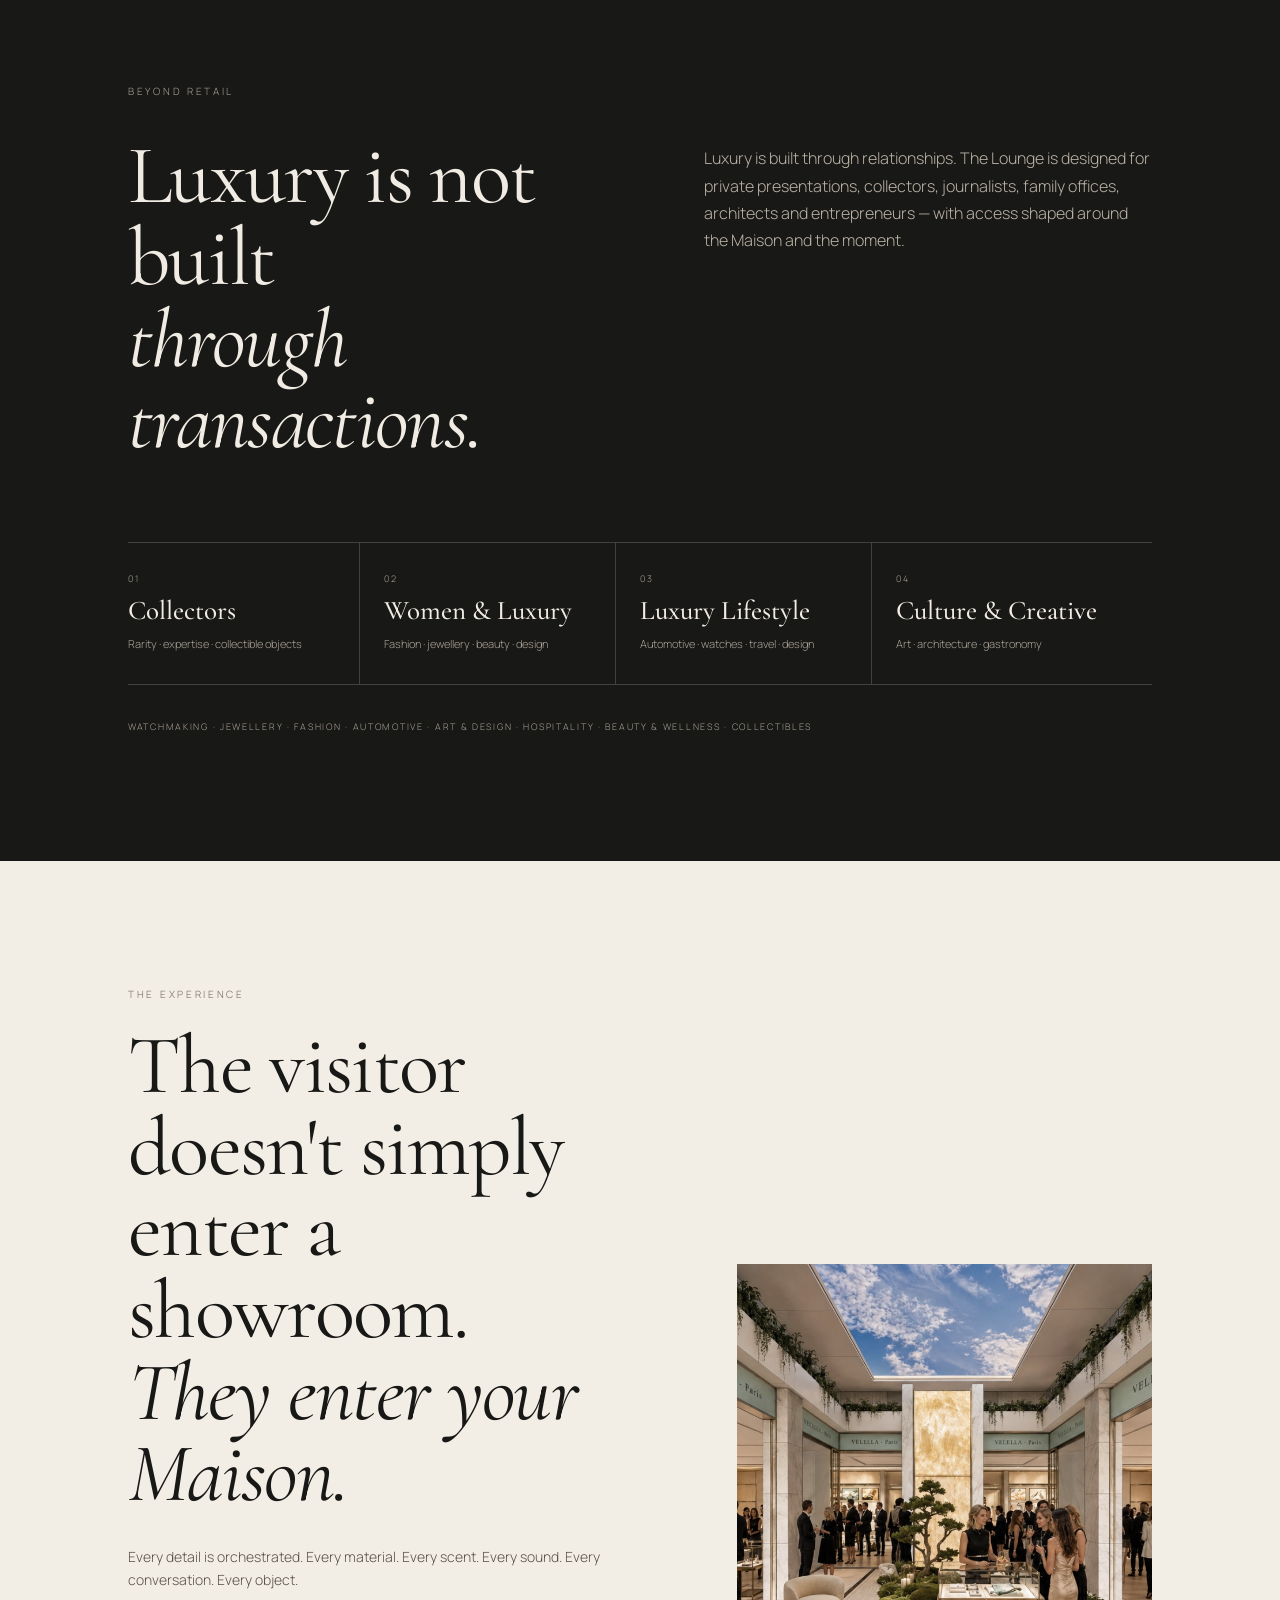
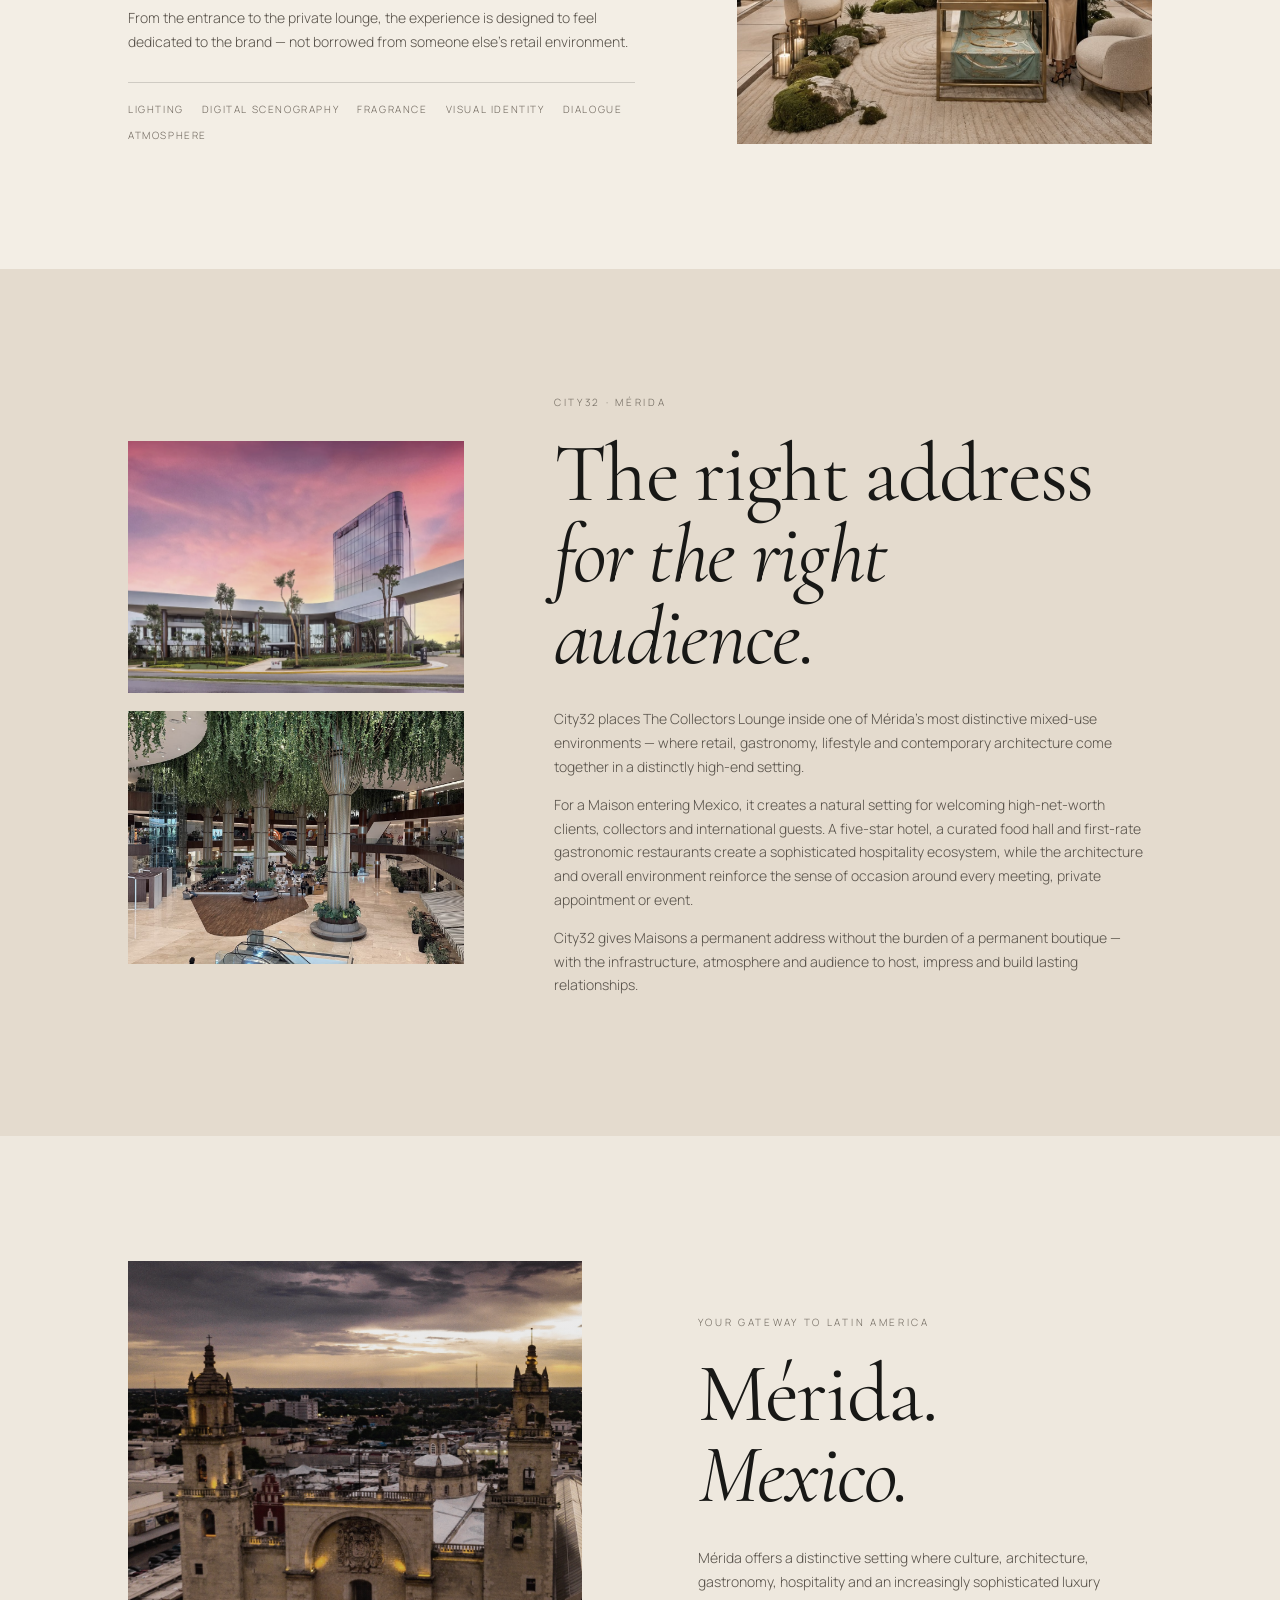
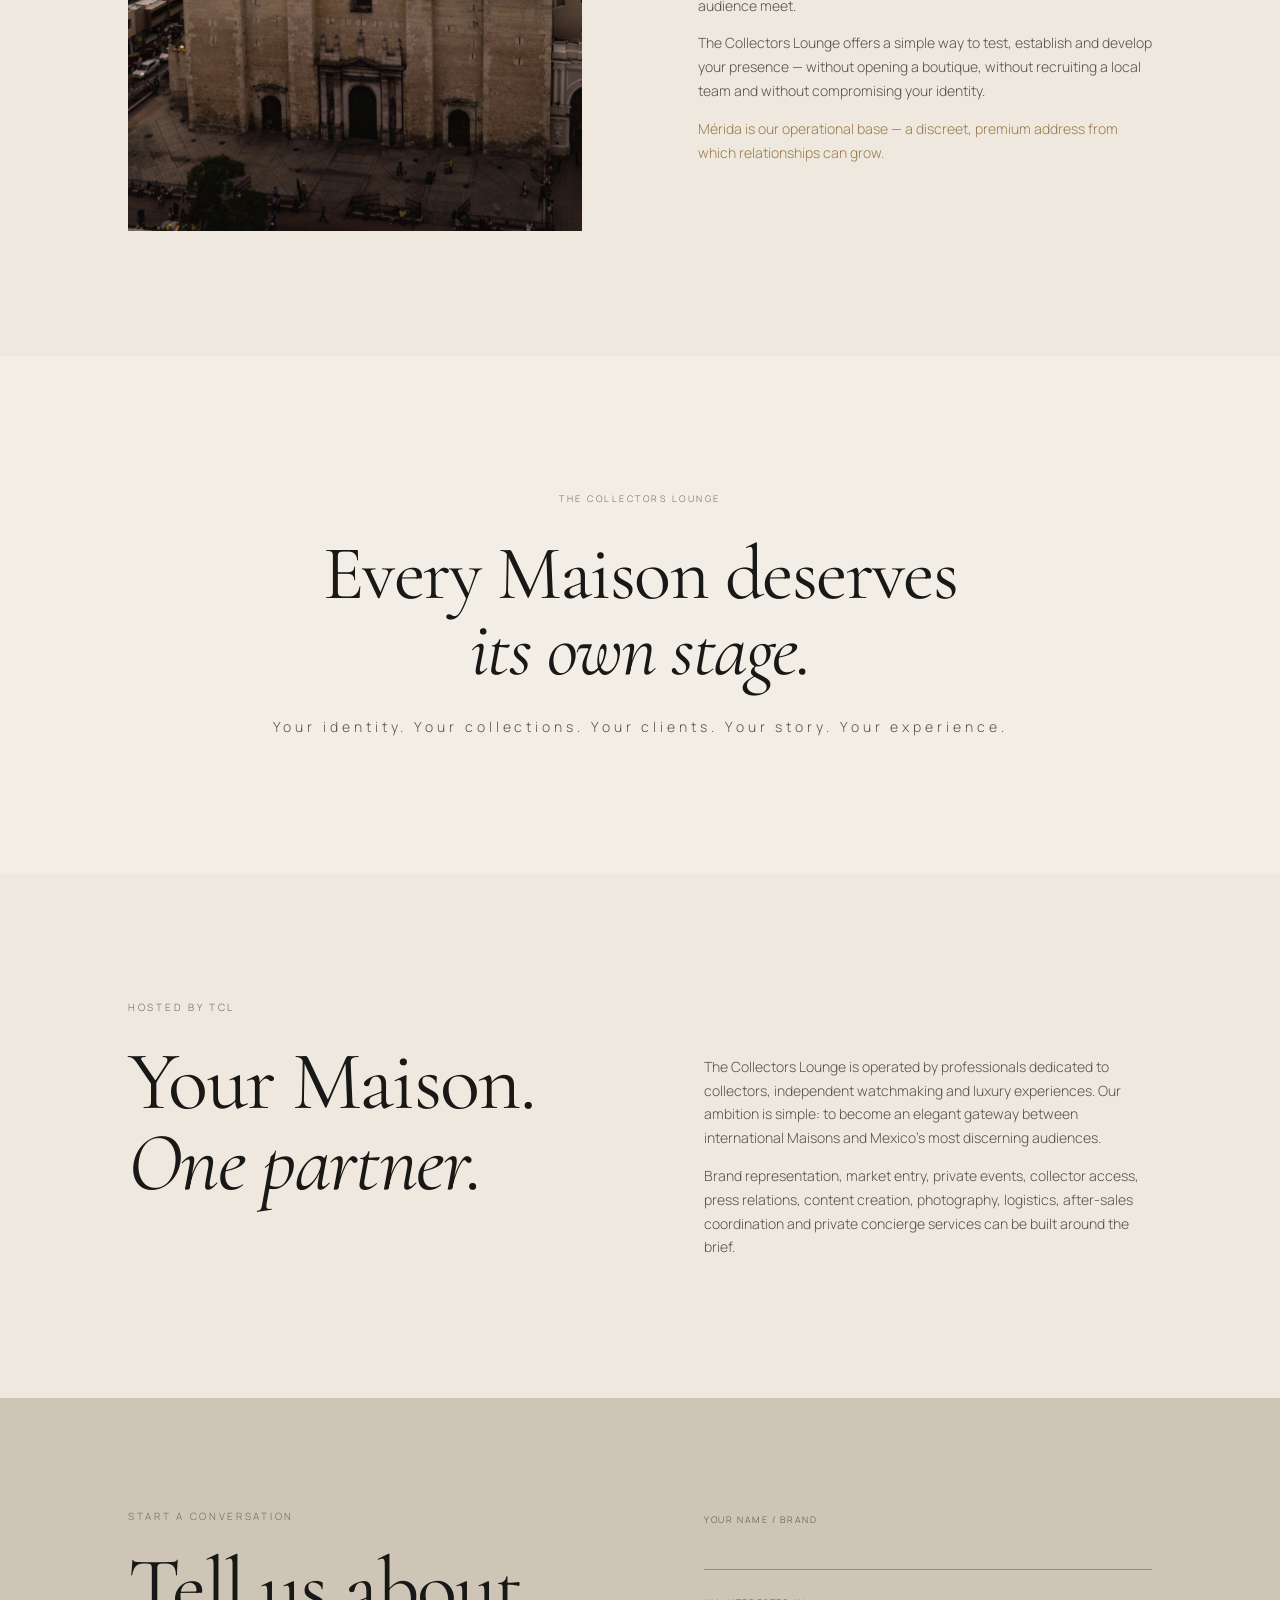
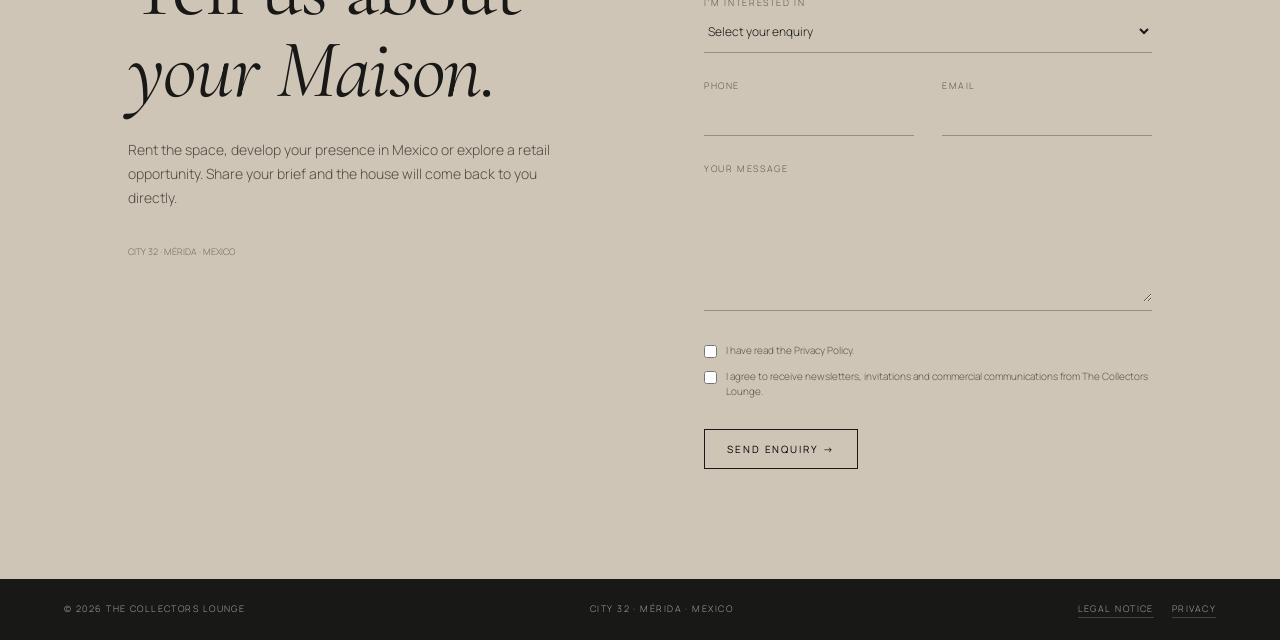
==== commit 786c255f: "Update site with multilingual navigation and privacy pages" ====
--- a/index.html
+++ b/index.html
@@ -1,83 +1,75 @@
-<!doctype html>
+<!DOCTYPE html>
+
 <html lang="en">
 <head>
-<meta charset="utf-8"><meta name="viewport" content="width=device-width, initial-scale=1">
-<meta name="description" content="The Collectors Lounge — your private Maison in Mexico. A permanent address, private hospitality and market entry from Mérida.">
-<meta name="theme-color" content="#181816">
+<meta charset="utf-8"/><meta content="width=device-width, initial-scale=1" name="viewport"/>
+<meta content="The Collectors Lounge — your private Maison in Mexico. A permanent address, private hospitality and market entry from Mérida." name="description"/>
+<meta content="#181816" name="theme-color"/>
 <title>The Collectors Lounge — Your Private Maison in Mexico</title>
-<link rel="preconnect" href="https://fonts.googleapis.com"><link rel="preconnect" href="https://fonts.gstatic.com" crossorigin>
-<link href="https://fonts.googleapis.com/css2?family=Cormorant+Garamond:ital,wght@0,400;0,500;0,600;1,400&family=Manrope:wght@300;400;500&display=swap" rel="stylesheet">
-<link rel="stylesheet" href="styles.css">
-</head>
+<link href="https://fonts.googleapis.com" rel="preconnect"/><link crossorigin="" href="https://fonts.gstatic.com" rel="preconnect"/>
+<link href="https://fonts.googleapis.com/css2?family=Cormorant+Garamond:ital,wght@0,400;0,500;0,600;1,400&amp;family=Manrope:wght@300;400;500&amp;display=swap" rel="stylesheet"/>
+<link href="styles.css" rel="stylesheet"/>
+<script defer="" src="lang.js"></script></head>
 <body>
 <header class="header">
-  <a class="logo" href="#top"><span>THE COLLECTORS LOUNGE</span><small>CITY 32 · MÉRIDA · MEXICO</small></a>
-  <button class="menu" type="button" aria-expanded="false" aria-controls="nav">Menu</button>
-  <nav id="nav" class="nav" aria-label="Main navigation">
-    <a href="#house">The House</a><a href="#space">The Space</a><a href="#offers">For Brands</a><a href="#community">The Community</a><a href="#location">Mérida</a><a href="#contact">Contact</a>
-  </nav>
-</header>
+<a class="logo" href="#top"><span>THE COLLECTORS LOUNGE</span><small>CITY 32 · MÉRIDA · MEXICO</small></a>
+<button aria-controls="nav" aria-expanded="false" class="menu" data-i18n="menu" type="button">Menu</button>
+<nav aria-label="Main navigation" class="nav nav-with-languages" id="nav">
+<a data-i18n="nav_house" href="#house">The House</a><a data-i18n="nav_space" href="#space">The Space</a><a data-i18n="nav_brands" href="#offers">For Brands</a><a data-i18n="nav_community" href="#community">The Community</a><a data-i18n="nav_merida" href="#location">Mérida</a><a data-i18n="nav_contact" href="#contact">Contact</a>
+</nav>
+<div aria-label="Language selector" class="lang-switcher"><a data-lang="en" href="?lang=en">EN</a><a data-lang="fr" href="?lang=fr">FR</a><a data-lang="es" href="?lang=es">ES</a></div></header>
 <main id="top">
 <section class="hero">
-  <img src="assets/hero-v4.jpg" alt="The Collectors Lounge private boutique environment" class="hero-img"><div class="hero-shade"></div>
-  <div class="hero-content"><h1>Your private Maison<br><i>in Mexico.</i></h1><p class="lead">A permanent address. A private showroom. An immersive environment. An invitation-only experience — without opening a boutique.</p><a class="line-link light hero-cta" href="#house">Discover the house <span>→</span></a></div>
-  <div class="hero-foot">BRAND REPRESENTATION · PRIVATE HOSPITALITY · MARKET ENTRY</div>
+<img alt="The Collectors Lounge private boutique environment" class="hero-img" src="assets/hero-v4.jpg"/><div class="hero-shade"></div>
+<div class="hero-content"><h1 data-i18n="hero_title">Your private Maison<br/><i>in Mexico.</i></h1><p class="lead" data-i18n="hero_lead">A permanent address. A private showroom. An immersive environment. An invitation-only experience — without opening a boutique.</p><a class="line-link light hero-cta" data-i18n="hero_cta" href="#house">Discover the house <span>→</span></a></div>
+<div class="hero-foot" data-i18n="hero_foot">BRAND REPRESENTATION · PRIVATE HOSPITALITY · MARKET ENTRY</div>
 </section>
-
-<section id="house" class="section intro"><div class="label">THE HOUSE</div><div class="copy"><h2>There is<br><i>another way.</i></h2><p>For decades, luxury brands entering new markets have faced the same dilemma: open an expensive boutique, depend on a retailer, or remain invisible.</p><p>We believe there is another way. The Collectors Lounge gives a Maison its own universe in Mexico — without compromising its identity, without investing in a permanent boutique and without losing control of its story.</p><p class="gold-note">Your Maison. Your identity. Your collections. Your clients. Your experience.</p></div></section>
-
-
-<section id="space" class="section space-section">
-  <div class="section-head"><div class="label">THE SPACE</div><h2>More than<br><i>a showroom.</i></h2><p>A flexible environment designed for private experiences, brand activations and market entry — delivered ready to become your Maison.</p></div>
-  <div class="space-gallery">
-<figure><img class="site-harmonized-image" src="assets/atrium-neutral.jpg" alt="Central atrium"><figcaption>The Atrium</figcaption></figure>
-    <figure><img class="site-harmonized-image" src="assets/lounge-view-03.jpg" alt="Private collectors room"><figcaption>The Collectors Room</figcaption></figure>
-  </div>
-  <div class="space-gallery space-gallery-extra">
-    <figure><img class="site-harmonized-image" src="assets/lounge-view-01.jpg" alt="Collectors Lounge atrium and private boutique interior"><figcaption>The Lounge</figcaption></figure>
-    <figure><img class="site-harmonized-image" src="assets/lounge-view-02.jpg" alt="Collectors Lounge interior and private client experience"><figcaption>The Private Experience</figcaption></figure>
-  </div>
-  <div class="space-stats"><article><span>01</span><strong>76 m²</strong><small>Retail boutique</small><em>+ 20 m² back-of-house</em></article><article><span>02</span><strong>76 m²</strong><small>Twin boutique</small><em>+ 20 m² back-of-house</em></article><article><span>03</span><strong>40 m²</strong><small>Atrium</small><em>Hospitality · launches · demonstrations</em></article><article><span>04</span><strong>27 m²</strong><small>Collectors Room</small><em>Private appointments · intimate encounters</em></article><article><span>05</span><strong>5 m²</strong><small>Chambre forte</small><em>Secure storage · private access</em></article></div>
-  <div class="space-details"><div><h3>Ready to become your Maison.</h3><p>Furniture, display cases, lighting, screens, power, operational Wi-Fi and daily setup are part of the standard environment. Digital content and standard graphic customization can be adapted to the brand.</p></div><div><h3>Hosted by a professional team.</h3><p>A single-boutique activation includes one site manager, two host-advisors, shared security and daily cleaning. With both boutiques: one site manager, four host-advisors, adapted security and daily cleaning.</p></div><div><h3>From private to full takeover.</h3><p>The atrium and boutiques can move from private appointments to dinners, cocktails, launches and demonstrations. Formats range from intimate private salons to full takeovers for up to 80 guests.</p></div></div>
-  <div class="included-grid"><span>Private appointments</span><span>Collector events</span><span>Press presentations</span><span>Product launches</span><span>VIP dinners</span><span>Brand storytelling</span><span>Retail testing</span><span>Market representation</span><span>Concierge services</span></div>
-  <div class="space-note">Additional hospitality, enhanced security, VIP transport, concierge, scenography, audiovisual production, temporary secure storage and special logistics can be arranged according to the brief.</div>
+<section class="section intro" id="house"><div class="label" data-i18n="house_label">THE HOUSE</div><div class="copy"><h2 data-i18n="house_title">There is<br/><i>another way.</i></h2><p data-i18n="house_p1">For decades, luxury brands entering new markets have faced the same dilemma: open an expensive boutique, depend on a retailer, or remain invisible.</p><p data-i18n="house_p2">We believe there is another way. The Collectors Lounge gives a Maison its own universe in Mexico — without compromising its identity, without investing in a permanent boutique and without losing control of its story.</p><p class="gold-note" data-i18n="house_note">Your Maison. Your identity. Your collections. Your clients. Your experience.</p></div></section>
+<section class="section space-section" id="space">
+<div class="section-head"><div class="label" data-i18n="space_label">THE SPACE</div><h2 data-i18n="space_title">More than<br/><i>a showroom.</i></h2><p data-i18n="space_intro">A flexible environment designed for private experiences, brand activations and market entry — delivered ready to become your Maison.</p></div>
+<div class="space-gallery">
+<figure><img alt="Central atrium" class="site-harmonized-image" src="assets/atrium-neutral.jpg"/><figcaption data-i18n="atrium">The Atrium</figcaption></figure>
+<figure><img alt="Private collectors room" class="site-harmonized-image" src="assets/lounge-view-03.jpg"/><figcaption data-i18n="collectors_room">The Collectors Room</figcaption></figure>
+</div>
+<div class="space-gallery space-gallery-extra">
+<figure><img alt="Collectors Lounge atrium and private boutique interior" class="site-harmonized-image" src="assets/lounge-view-01.jpg"/><figcaption data-i18n="lounge">The Lounge</figcaption></figure>
+<figure><img alt="Collectors Lounge interior and private client experience" class="site-harmonized-image" src="assets/lounge-view-02.jpg"/><figcaption data-i18n="private_experience">The Private Experience</figcaption></figure>
+</div>
+<div class="space-stats"><article><span>01</span><strong>76 m²</strong><small data-i18n="stat1_title">Retail boutique</small><em data-i18n="stat1_sub">+ 20 m² back-of-house</em></article><article><span>02</span><strong>76 m²</strong><small data-i18n="stat2_title">Twin boutique</small><em data-i18n="stat2_sub">+ 20 m² back-of-house</em></article><article><span>03</span><strong>40 m²</strong><small data-i18n="stat3_title">Atrium</small><em data-i18n="stat3_sub">Hospitality · launches · demonstrations</em></article><article><span>04</span><strong>27 m²</strong><small data-i18n="stat4_title">Collectors Room</small><em data-i18n="stat4_sub">Private appointments · intimate encounters</em></article><article><span>05</span><strong>5 m²</strong><small data-i18n="stat5_title">Chambre forte</small><em data-i18n="stat5_sub">Secure storage · private access</em></article></div>
+<div class="space-details"><div><h3 data-i18n="detail1_title">Ready to become your Maison.</h3><p data-i18n="detail1_p">Furniture, display cases, lighting, screens, power, operational Wi-Fi and daily setup are part of the standard environment. Digital content and standard graphic customization can be adapted to the brand.</p></div><div><h3 data-i18n="detail2_title">Hosted by a professional team.</h3><p data-i18n="detail2_p">A single-boutique activation includes one site manager, two host-advisors, shared security and daily cleaning. With both boutiques: one site manager, four host-advisors, adapted security and daily cleaning.</p></div><div><h3 data-i18n="detail3_title">From private to full takeover.</h3><p data-i18n="detail3_p">The atrium and boutiques can move from private appointments to dinners, cocktails, launches and demonstrations. Formats range from intimate private salons to full takeovers for up to 80 guests.</p></div></div>
+<div class="included-grid"><span data-i18n="inc1">Private appointments</span><span data-i18n="inc2">Collector events</span><span data-i18n="inc3">Press presentations</span><span data-i18n="inc4">Product launches</span><span data-i18n="inc5">VIP dinners</span><span data-i18n="inc6">Brand storytelling</span><span data-i18n="inc7">Retail testing</span><span data-i18n="inc8">Market representation</span><span data-i18n="inc9">Concierge services</span></div>
+<div class="space-note" data-i18n="space_note">Additional hospitality, enhanced security, VIP transport, concierge, scenography, audiovisual production, temporary secure storage and special logistics can be arranged according to the brief.</div>
 </section>
-
-<section id="offers" class="section offers"><div class="section-head offers-head"><div class="label">MORE THAN A SHOWROOM</div><h2 class="identity-title"><span>One place.</span><i>Infinite identities.</i></h2><p>The Collectors Lounge is not retail. It is a platform for market entry — a place where every Maison can establish its own universe.</p></div><div class="identity-image"><img class="site-harmonized-image" src="assets/lounge-exterior.jpg" alt="Neutral luxury retail environment prepared for different brand identities"></div><div class="offer-grid"><article><span>01</span><h3>Event / Activation</h3><p>One-off presence · Create a moment</p><a class="line-link" href="#contact">Enquire <span>→</span></a></article><article><span>02</span><h3>Annual Residency</h3><p>Recurring annual presence · Establish a Brand recurring physical presence</p><a class="line-link" href="#contact">Enquire <span>→</span></a></article><article><span>03</span><h3>MX Extension</h3><p>Retail + boutique operated by TCL · Be represented in Mexico with a scheduled boutique presence</p><a class="line-link" href="#contact">Enquire <span>→</span></a></article><article><span>04</span><h3>Brand Office MX</h3><p>Retail operated by TCL + lounge · Be represented in Mexico without leasing the boutiques</p><a class="line-link" href="#contact">Enquire <span>→</span></a></article><article><span>05</span><h3>Market Development</h3><p>Co-development operated by TCL · Accelerate a market with stronger TCL commitment</p><a class="line-link" href="#contact">Enquire <span>→</span></a></article></div></section>
-
-<section id="community" class="section community"><div class="label">BEYOND RETAIL</div><div class="community-top"><h2>Luxury is not built<br><i>through transactions.</i></h2><p>Luxury is built through relationships. The Lounge is designed for private presentations, collectors, journalists, family offices, architects and entrepreneurs — with access shaped around the Maison and the moment.</p></div><div class="community-grid"><div><span>01</span><strong>Collectors</strong><small>Rarity · expertise · collectible objects</small></div><div><span>02</span><strong>Women & Luxury</strong><small>Fashion · jewellery · beauty · design</small></div><div><span>03</span><strong>Luxury Lifestyle</strong><small>Automotive · watches · travel · design</small></div><div><span>04</span><strong>Culture & Creative</strong><small>Art · architecture · gastronomy</small></div></div><div class="universes">WATCHMAKING · JEWELLERY · FASHION · AUTOMOTIVE · ART & DESIGN · HOSPITALITY · BEAUTY & WELLNESS · COLLECTIBLES</div></section>
-
-<section class="section experience"><div class="experience-copy"><div class="label">THE EXPERIENCE</div><h2>The visitor doesn't simply enter a showroom.<br><i>They enter your Maison.</i></h2><p>Every detail is orchestrated. Every material. Every scent. Every sound. Every conversation. Every object.</p><p>From the entrance to the private lounge, the experience is designed to feel dedicated to the brand — not borrowed from someone else's retail environment.</p><div class="experience-tags"><span>Lighting</span><span>Digital scenography</span><span>Fragrance</span><span>Visual identity</span><span>Dialogue</span><span>Atmosphere</span></div></div><div class="experience-image"><img class="site-harmonized-image" src="assets/experience-new.jpg" alt="Hosted private brand experience"></div></section>
-
+<section class="section offers" id="offers"><div class="section-head offers-head"><div class="label" data-i18n="offers_label">MORE THAN A SHOWROOM</div><h2 class="identity-title" data-i18n="offers_title"><span>One place.</span><i>Infinite identities.</i></h2><p data-i18n="offers_intro">The Collectors Lounge is not retail. It is a platform for market entry — a place where every Maison can establish its own universe.</p></div><div class="identity-image"><img alt="Neutral luxury retail environment prepared for different brand identities" class="site-harmonized-image" src="assets/lounge-exterior.jpg"/></div><div class="offer-grid"><article><span>01</span><h3 data-i18n="offer1_title">Event / Activation</h3><p data-i18n="offer1_p">One-off presence · Create a moment</p><a class="line-link" data-i18n="enquire" href="#contact">Enquire <span>→</span></a></article><article><span>02</span><h3 data-i18n="offer2_title">Annual Residency</h3><p data-i18n="offer2_p">Recurring annual presence · Establish a Brand recurring physical presence</p><a class="line-link" data-i18n="enquire" href="#contact">Enquire <span>→</span></a></article><article><span>03</span><h3 data-i18n="offer3_title">MX Extension</h3><p data-i18n="offer3_p">Retail + boutique operated by TCL · Be represented in Mexico with a scheduled boutique presence</p><a class="line-link" data-i18n="enquire" href="#contact">Enquire <span>→</span></a></article><article><span>04</span><h3 data-i18n="offer4_title">Brand Office MX</h3><p data-i18n="offer4_p">Retail operated by TCL + lounge · Be represented in Mexico without leasing the boutiques</p><a class="line-link" data-i18n="enquire" href="#contact">Enquire <span>→</span></a></article><article><span>05</span><h3 data-i18n="offer5_title">Market Development</h3><p data-i18n="offer5_p">Co-development operated by TCL · Accelerate a market with stronger TCL commitment</p><a class="line-link" data-i18n="enquire" href="#contact">Enquire <span>→</span></a></article></div></section>
+<section class="section community" id="community"><div class="label" data-i18n="community_label">BEYOND RETAIL</div><div class="community-top"><h2 data-i18n="community_title">Luxury is not built<br/><i>through transactions.</i></h2><p data-i18n="community_intro">Luxury is built through relationships. The Lounge is designed for private presentations, collectors, journalists, family offices, architects and entrepreneurs — with access shaped around the Maison and the moment.</p></div><div class="community-grid"><div><span>01</span><strong data-i18n="comm1_title">Collectors</strong><small data-i18n="comm1_p">Rarity · expertise · collectible objects</small></div><div><span>02</span><strong data-i18n="comm2_title">Women &amp; Luxury</strong><small data-i18n="comm2_p">Fashion · jewellery · beauty · design</small></div><div><span>03</span><strong data-i18n="comm3_title">Luxury Lifestyle</strong><small data-i18n="comm3_p">Automotive · watches · travel · design</small></div><div><span>04</span><strong data-i18n="comm4_title">Culture &amp; Creative</strong><small data-i18n="comm4_p">Art · architecture · gastronomy</small></div></div><div class="universes">WATCHMAKING · JEWELLERY · FASHION · AUTOMOTIVE · ART &amp; DESIGN · HOSPITALITY · BEAUTY &amp; WELLNESS · COLLECTIBLES</div></section>
+<section class="section experience"><div class="experience-copy"><div class="label" data-i18n="experience_label">THE EXPERIENCE</div><h2 data-i18n="experience_title">The visitor doesn't simply enter a showroom.<br/><i>They enter your Maison.</i></h2><p data-i18n="experience_p1">Every detail is orchestrated. Every material. Every scent. Every sound. Every conversation. Every object.</p><p data-i18n="experience_p2">From the entrance to the private lounge, the experience is designed to feel dedicated to the brand — not borrowed from someone else's retail environment.</p><div class="experience-tags"><span data-i18n="tag1">Lighting</span><span data-i18n="tag2">Digital scenography</span><span data-i18n="tag3">Fragrance</span><span data-i18n="tag4">Visual identity</span><span data-i18n="tag5">Dialogue</span><span data-i18n="tag6">Atmosphere</span></div></div><div class="experience-image"><img alt="Hosted private brand experience" class="site-harmonized-image" src="assets/experience-new.jpg"/></div></section>
 <section class="section city32">
-  <div class="city32-images">
-    <div class="city32-exterior"><img class="site-harmonized-image" src="assets/city32-merida-exterior.webp" alt="City32 exterior in Mérida, Mexico"></div>
-    <div class="city32-interior"><img class="site-harmonized-image" src="assets/city32-interior.jpg" alt="City32 interior environment in Mérida, Mexico"></div>
-  </div>
-  <div class="city32-copy">
-    <div class="label">CITY32 · MÉRIDA</div>
-    <h2>The right address<br><i>for the right audience.</i></h2>
-    <p>City32 places The Collectors Lounge inside one of Mérida's most distinctive mixed-use environments — where retail, gastronomy, lifestyle and contemporary architecture come together in a distinctly high-end setting.</p>
-    <p>For a Maison entering Mexico, it creates a natural setting for welcoming high-net-worth clients, collectors and international guests. A five-star hotel, a curated food hall and first-rate gastronomic restaurants create a sophisticated hospitality ecosystem, while the architecture and overall environment reinforce the sense of occasion around every meeting, private appointment or event.</p>
-    <p>City32 gives Maisons a permanent address without the burden of a permanent boutique — with the infrastructure, atmosphere and audience to host, impress and build lasting relationships.</p>
-  </div>
+<div class="city32-images">
+<div class="city32-exterior"><img alt="City32 exterior in Mérida, Mexico" class="site-harmonized-image" src="assets/city32-merida-exterior.webp"/></div>
+<div class="city32-interior"><img alt="City32 interior environment in Mérida, Mexico" class="site-harmonized-image" src="assets/city32-interior.jpg"/></div>
+</div>
+<div class="city32-copy">
+<div class="label" data-i18n="city_label">CITY32 · MÉRIDA</div>
+<h2 data-i18n="city_title">The right address<br/><i>for the right audience.</i></h2>
+<p data-i18n="city_p1">City32 places The Collectors Lounge inside one of Mérida's most distinctive mixed-use environments — where retail, gastronomy, lifestyle and contemporary architecture come together in a distinctly high-end setting.</p>
+<p data-i18n="city_p2">For a Maison entering Mexico, it creates a natural setting for welcoming high-net-worth clients, collectors and international guests. A five-star hotel, a curated food hall and first-rate gastronomic restaurants create a sophisticated hospitality ecosystem, while the architecture and overall environment reinforce the sense of occasion around every meeting, private appointment or event.</p>
+<p data-i18n="city_p3">City32 gives Maisons a permanent address without the burden of a permanent boutique — with the infrastructure, atmosphere and audience to host, impress and build lasting relationships.</p>
+</div>
 </section>
-
-<section id="location" class="section location"><div class="location-image"><img class="site-harmonized-image" src="assets/merida-cathedral.jpg" alt="Mérida-inspired historic church at dusk"></div><div class="location-copy"><div class="label">YOUR GATEWAY TO LATIN AMERICA</div><h2>Mérida.<br><i>Mexico.</i></h2><p>Mérida offers a distinctive setting where culture, architecture, gastronomy, hospitality and an increasingly sophisticated luxury audience meet.</p><p>The Collectors Lounge offers a simple way to test, establish and develop your presence — without opening a boutique, without recruiting a local team and without compromising your identity.</p><p class="gold-note">Mérida is our operational base — a discreet, premium address from which relationships can grow.</p></div></section>
-
-<section class="statement"><p>THE COLLECTORS LOUNGE</p><h2>Every Maison deserves<br><i>its own stage.</i></h2><p class="statement-sub">Your identity. Your collections. Your clients. Your story. Your experience.</p></section>
-<section class="section house-support"><div class="label">HOSTED BY TCL</div><div class="support-grid"><div><h2>Your Maison.<br><i>One partner.</i></h2></div><div><p>The Collectors Lounge is operated by professionals dedicated to collectors, independent watchmaking and luxury experiences. Our ambition is simple: to become an elegant gateway between international Maisons and Mexico's most discerning audiences.</p><p>Brand representation, market entry, private events, collector access, press relations, content creation, photography, logistics, after-sales coordination and private concierge services can be built around the brief.</p></div></div></section>
-<section id="contact" class="contact">
-  <div class="contact-intro"><div class="label">START A CONVERSATION</div><h2>Tell us about<br><i>your Maison.</i></h2><p>Rent the space, develop your presence in Mexico or explore a retail opportunity. Share your brief and the house will come back to you directly.</p><p class="note">CITY 32 · MÉRIDA · MEXICO</p></div>
-  <form class="contact-form" id="contact-form" action="https://api.thecollectorslounge.mx/contact" method="post">
-    <div class="form-field form-field-full"><label for="name">Your name / Brand</label><input id="name" name="name" type="text" autocomplete="organization" required></div>
-    <div class="form-field form-field-full"><label for="request">I'm interested in</label><select id="request" name="request" required><option value="" selected disabled>Select your enquiry</option><option value="Renting / Private Activation">Renting / Private Activation</option><option value="Market Development">Market Development</option><option value="Retail / Brand Presence">Retail / Brand Presence</option></select></div>
-    <div class="form-field"><label for="phone">Phone</label><input id="phone" name="phone" type="tel" autocomplete="tel" required></div>
-    <div class="form-field"><label for="email">Email</label><input id="email" name="email" type="email" autocomplete="email" required></div>
-    <div class="form-field form-field-full"><label for="message">Your message</label><textarea id="message" name="message" rows="5" required></textarea></div>
-    <div class="form-honeypot" aria-hidden="true"><label for="company">Company</label><input id="company" name="company" type="text" tabindex="-1" autocomplete="off"></div>
-    <div class="form-actions form-field-full"><button class="button form-submit" type="submit">Send enquiry <span>→</span></button><p class="form-status" id="form-status" role="status" aria-live="polite"></p></div>
-  </form>
+<section class="section location" id="location"><div class="location-image"><img alt="Mérida-inspired historic church at dusk" class="site-harmonized-image" src="assets/merida-cathedral.jpg"/></div><div class="location-copy"><div class="label" data-i18n="location_label">YOUR GATEWAY TO LATIN AMERICA</div><h2 data-i18n="location_title">Mérida.<br/><i>Mexico.</i></h2><p data-i18n="loc_p1">Mérida offers a distinctive setting where culture, architecture, gastronomy, hospitality and an increasingly sophisticated luxury audience meet.</p><p data-i18n="loc_p2">The Collectors Lounge offers a simple way to test, establish and develop your presence — without opening a boutique, without recruiting a local team and without compromising your identity.</p><p class="gold-note" data-i18n="loc_note">Mérida is our operational base — a discreet, premium address from which relationships can grow.</p></div></section>
+<section class="statement"><p data-i18n="statement_label">THE COLLECTORS LOUNGE</p><h2 data-i18n="statement_title">Every Maison deserves<br/><i>its own stage.</i></h2><p class="statement-sub" data-i18n="statement_sub">Your identity. Your collections. Your clients. Your story. Your experience.</p></section>
+<section class="section house-support"><div class="label" data-i18n="support_label">HOSTED BY TCL</div><div class="support-grid"><div><h2 data-i18n="support_title">Your Maison.<br/><i>One partner.</i></h2></div><div><p data-i18n="support_p1">The Collectors Lounge is operated by professionals dedicated to collectors, independent watchmaking and luxury experiences. Our ambition is simple: to become an elegant gateway between international Maisons and Mexico's most discerning audiences.</p><p data-i18n="support_p2">Brand representation, market entry, private events, collector access, press relations, content creation, photography, logistics, after-sales coordination and private concierge services can be built around the brief.</p></div></div></section>
+<section class="contact" id="contact">
+<div class="contact-intro"><div class="label" data-i18n="contact_label">START A CONVERSATION</div><h2 data-i18n="contact_title">Tell us about<br/><i>your Maison.</i></h2><p data-i18n="contact_intro">Rent the space, develop your presence in Mexico or explore a retail opportunity. Share your brief and the house will come back to you directly.</p><p class="note" data-i18n="contact_location">CITY 32 · MÉRIDA · MEXICO</p></div>
+<form action="/api/contact" class="contact-form" id="contact-form" method="post">
+<div class="form-field form-field-full"><label data-i18n="form_name" for="name">Your name / Brand</label><input autocomplete="organization" id="name" name="name" required="" type="text"/></div>
+<div class="form-field form-field-full"><label data-i18n="form_interest" for="request">I'm interested in</label><select id="request" name="request" required=""><option data-i18n="form_select_placeholder" disabled="" selected="" value="">Select your enquiry</option><option data-i18n="form_opt1" value="Renting / Private Activation">Renting / Private Activation</option><option data-i18n="form_opt2" value="Market Development">Market Development</option><option data-i18n="form_opt3" value="Retail / Brand Presence">Retail / Brand Presence</option></select></div>
+<div class="form-field"><label data-i18n="form_phone" for="phone">Phone</label><input autocomplete="tel" id="phone" name="phone" required="" type="tel"/></div>
+<div class="form-field"><label data-i18n="form_email" for="email">Email</label><input autocomplete="email" id="email" name="email" required="" type="email"/></div>
+<div class="form-field form-field-full"><label data-i18n="form_message" for="message">Your message</label><textarea id="message" name="message" required="" rows="5"></textarea></div>
+<div aria-hidden="true" class="form-honeypot"><label for="company">Company</label><input autocomplete="off" id="company" name="company" tabindex="-1" type="text"/></div>
+<div class="form-consents"><label><input name="privacy_ack" required="required" type="checkbox" value="yes"/> <span data-i18n="consent_privacy">I have read the Privacy Policy.</span></label><label><input name="marketing_consent" type="checkbox" value="yes"/> <span data-i18n="consent_marketing">I agree to receive newsletters, invitations and commercial communications from The Collectors Lounge.</span></label></div><div class="form-actions form-field-full"><button class="button form-submit" data-i18n="form_submit" type="submit">Send enquiry <span>→</span></button><p aria-live="polite" class="form-status" id="form-status" role="status"></p></div>
+</form>
 </section>
-</main><footer><span>© 2026 THE COLLECTORS LOUNGE</span><span>CITY 32 · MÉRIDA · MEXICO</span></footer><script src="script.js"></script>
+</main><footer><span>© 2026 THE COLLECTORS LOUNGE</span><span>CITY 32 · MÉRIDA · MEXICO</span><span class="footer-links"><a data-i18n="legal_link" href="legal.html">Legal Notice</a><a data-i18n="privacy_link" href="privacy.html">Privacy</a></span></footer><script src="script.js"></script>
 </body></html>
--- a/styles.css
+++ b/styles.css
@@ -215,3 +215,113 @@
     padding-top:28px;
   }
 }
+
+/* v5.11 — language selector, privacy consent and policy pages */
+.lang-switcher{display:flex;align-items:center;gap:11px;margin-left:auto;padding-left:24px;font-size:9px;letter-spacing:.18em;text-transform:uppercase}
+.lang-switcher a{opacity:.58;border-bottom:1px solid transparent;padding-bottom:3px}
+.lang-switcher a:hover,.lang-switcher a.active{opacity:1;border-color:currentColor}
+.header .lang-switcher{color:#fff}
+.form-consents{grid-column:1/-1;display:flex;flex-direction:column;gap:11px;margin-top:3px;padding-top:4px}
+.form-consents label{display:flex;align-items:flex-start;gap:9px;font-size:10px;line-height:1.45;color:#5e574f}
+.form-consents input{margin:2px 0 0;accent-color:var(--ink)}
+.footer-links{display:flex;gap:18px}
+.footer-links a{border-bottom:1px solid rgba(255,255,255,.18)}
+@media(max-width:820px){.header .lang-switcher{margin-left:auto;padding-left:14px}.footer-links{order:3}}
+@media(max-width:520px){.lang-switcher{gap:8px;font-size:8px}.footer-links{flex-wrap:wrap}}
+
+
+/* V5.11.1 navigation refinement: keep primary links and language selector aligned */
+.nav-with-languages {
+  display: flex;
+  align-items: center;
+  justify-content: center;
+  flex-wrap: nowrap;
+  gap: 1.35rem;
+}
+
+.nav-with-languages .lang-switcher,
+.lang-switcher {
+  display: inline-flex;
+  align-items: center;
+  gap: 0.18rem;
+  flex: 0 0 auto;
+  padding: 0.22rem;
+  border: 1px solid currentColor;
+  border-radius: 999px;
+  white-space: nowrap;
+  font-size: 0.78rem;
+  font-weight: 700;
+  letter-spacing: 0.08em;
+}
+
+.lang-switcher a,
+.lang-switcher button {
+  display: inline-flex;
+  align-items: center;
+  justify-content: center;
+  min-width: 2.05rem;
+  min-height: 1.8rem;
+  padding: 0.18rem 0.42rem;
+  border-radius: 999px;
+  text-decoration: none;
+  font: inherit;
+  letter-spacing: inherit;
+  transition: background-color 160ms ease, color 160ms ease, opacity 160ms ease;
+}
+
+.lang-switcher a:hover,
+.lang-switcher button:hover,
+.lang-switcher .active {
+  background: currentColor;
+  color: var(--background, #fff);
+}
+
+@media (max-width: 900px) {
+  .nav-with-languages {
+    gap: 0.8rem;
+  }
+}
+
+@media (max-width: 720px) {
+  .nav-with-languages {
+    flex-wrap: wrap;
+  }
+}
+
+
+/* V5.11.2 header alignment: primary navigation right-aligned, language selector follows */
+.nav-with-languages {
+  width: 100%;
+  justify-content: flex-end;
+  margin-left: auto;
+  gap: 1.15rem;
+}
+
+.nav-with-languages .lang-switcher,
+.lang-switcher {
+  margin-left: 0.25rem;
+}
+
+.lang-switcher a,
+.lang-switcher button {
+  border: 0;
+  background: transparent;
+  color: inherit;
+  opacity: 0.62;
+}
+
+.lang-switcher a:hover,
+.lang-switcher button:hover,
+.lang-switcher .active {
+  background: currentColor;
+  color: var(--background, #fff);
+  opacity: 1;
+}
+
+@media (max-width: 720px) {
+  .nav-with-languages {
+    width: auto;
+    justify-content: flex-end;
+    margin-left: 0;
+  }
+}
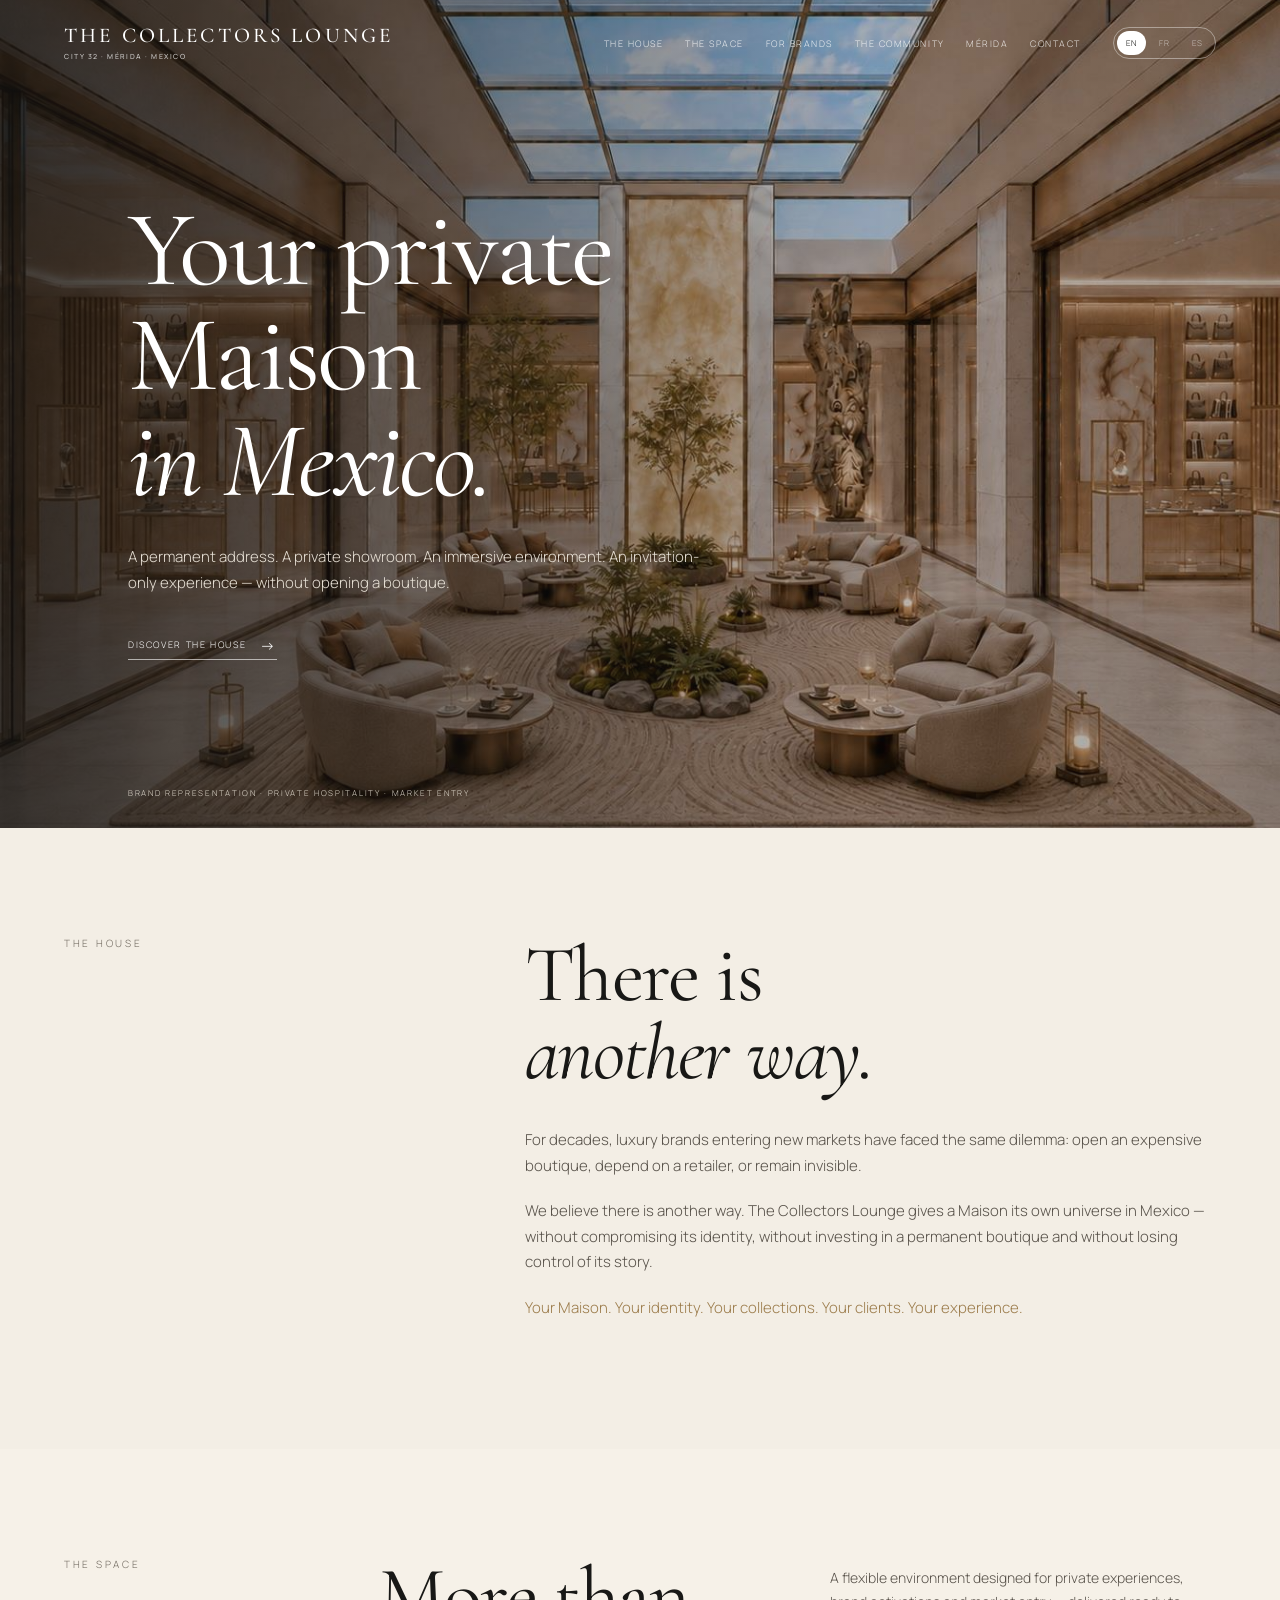
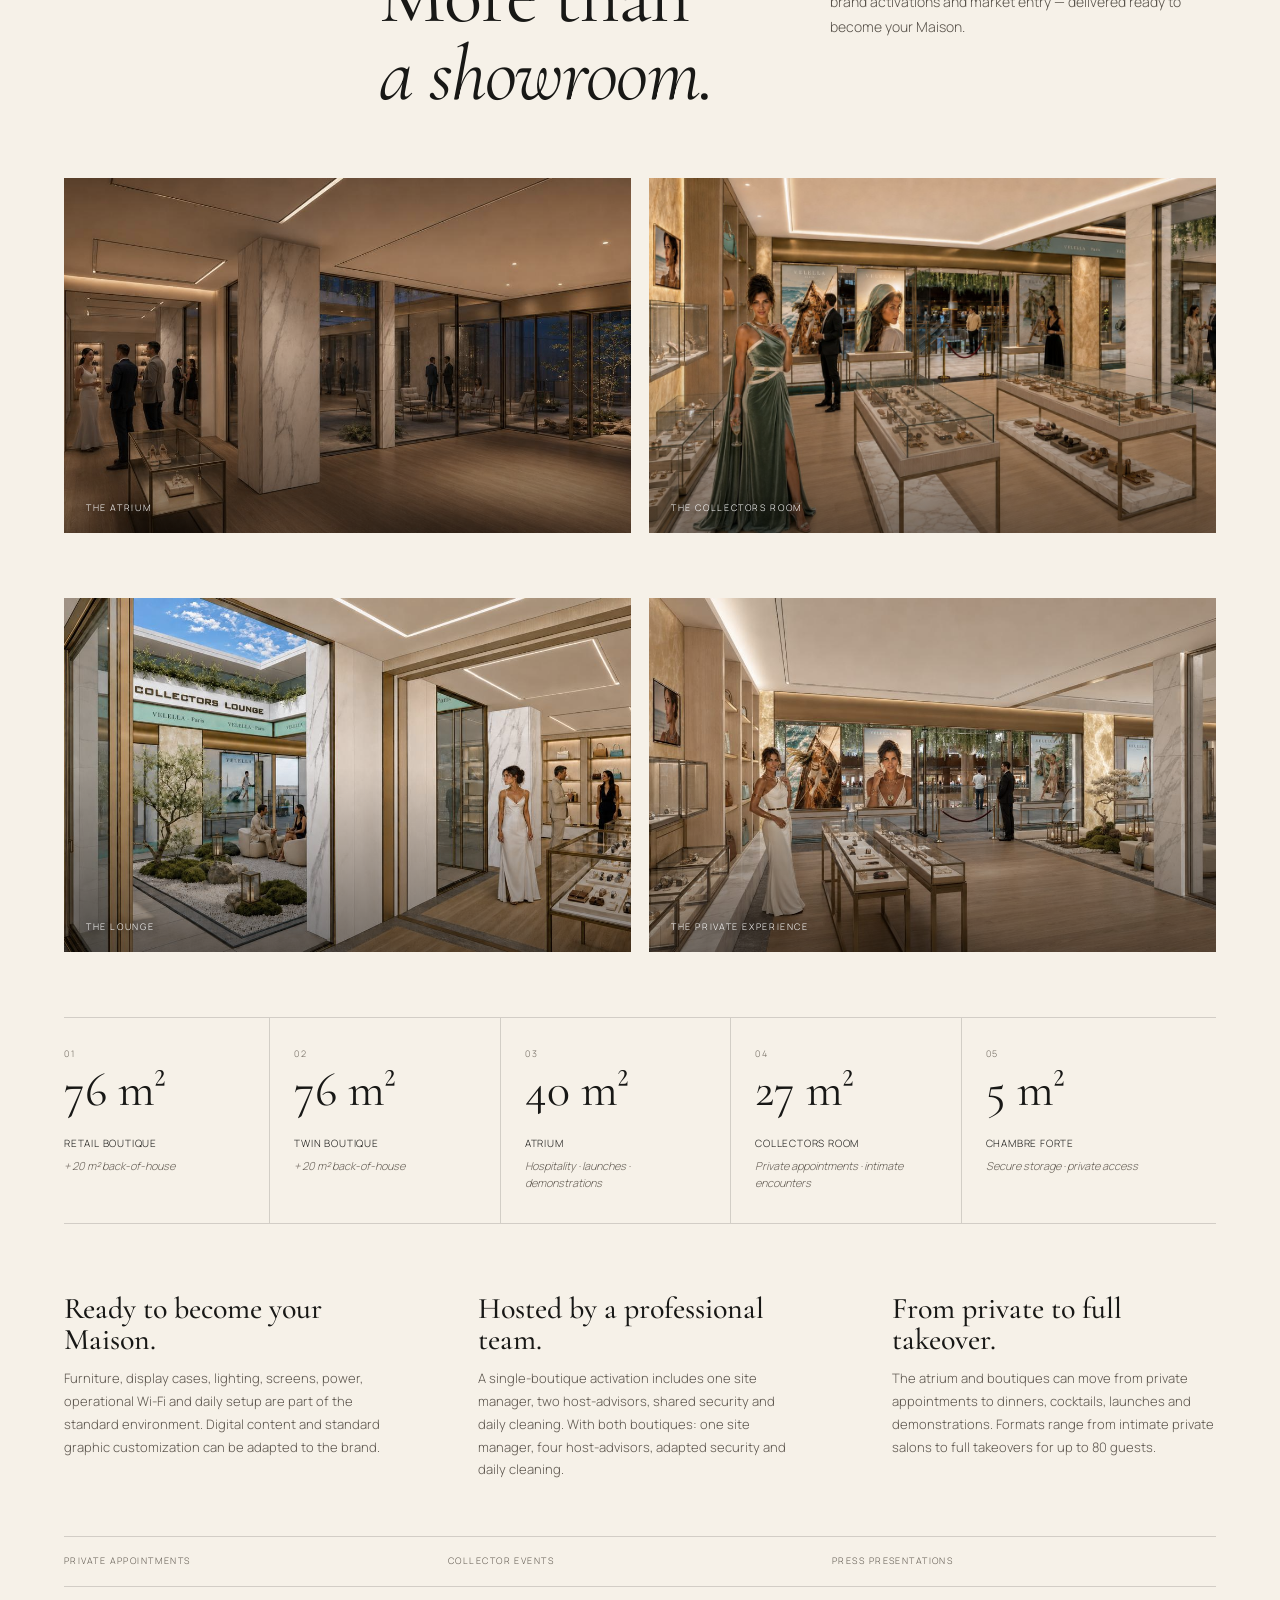
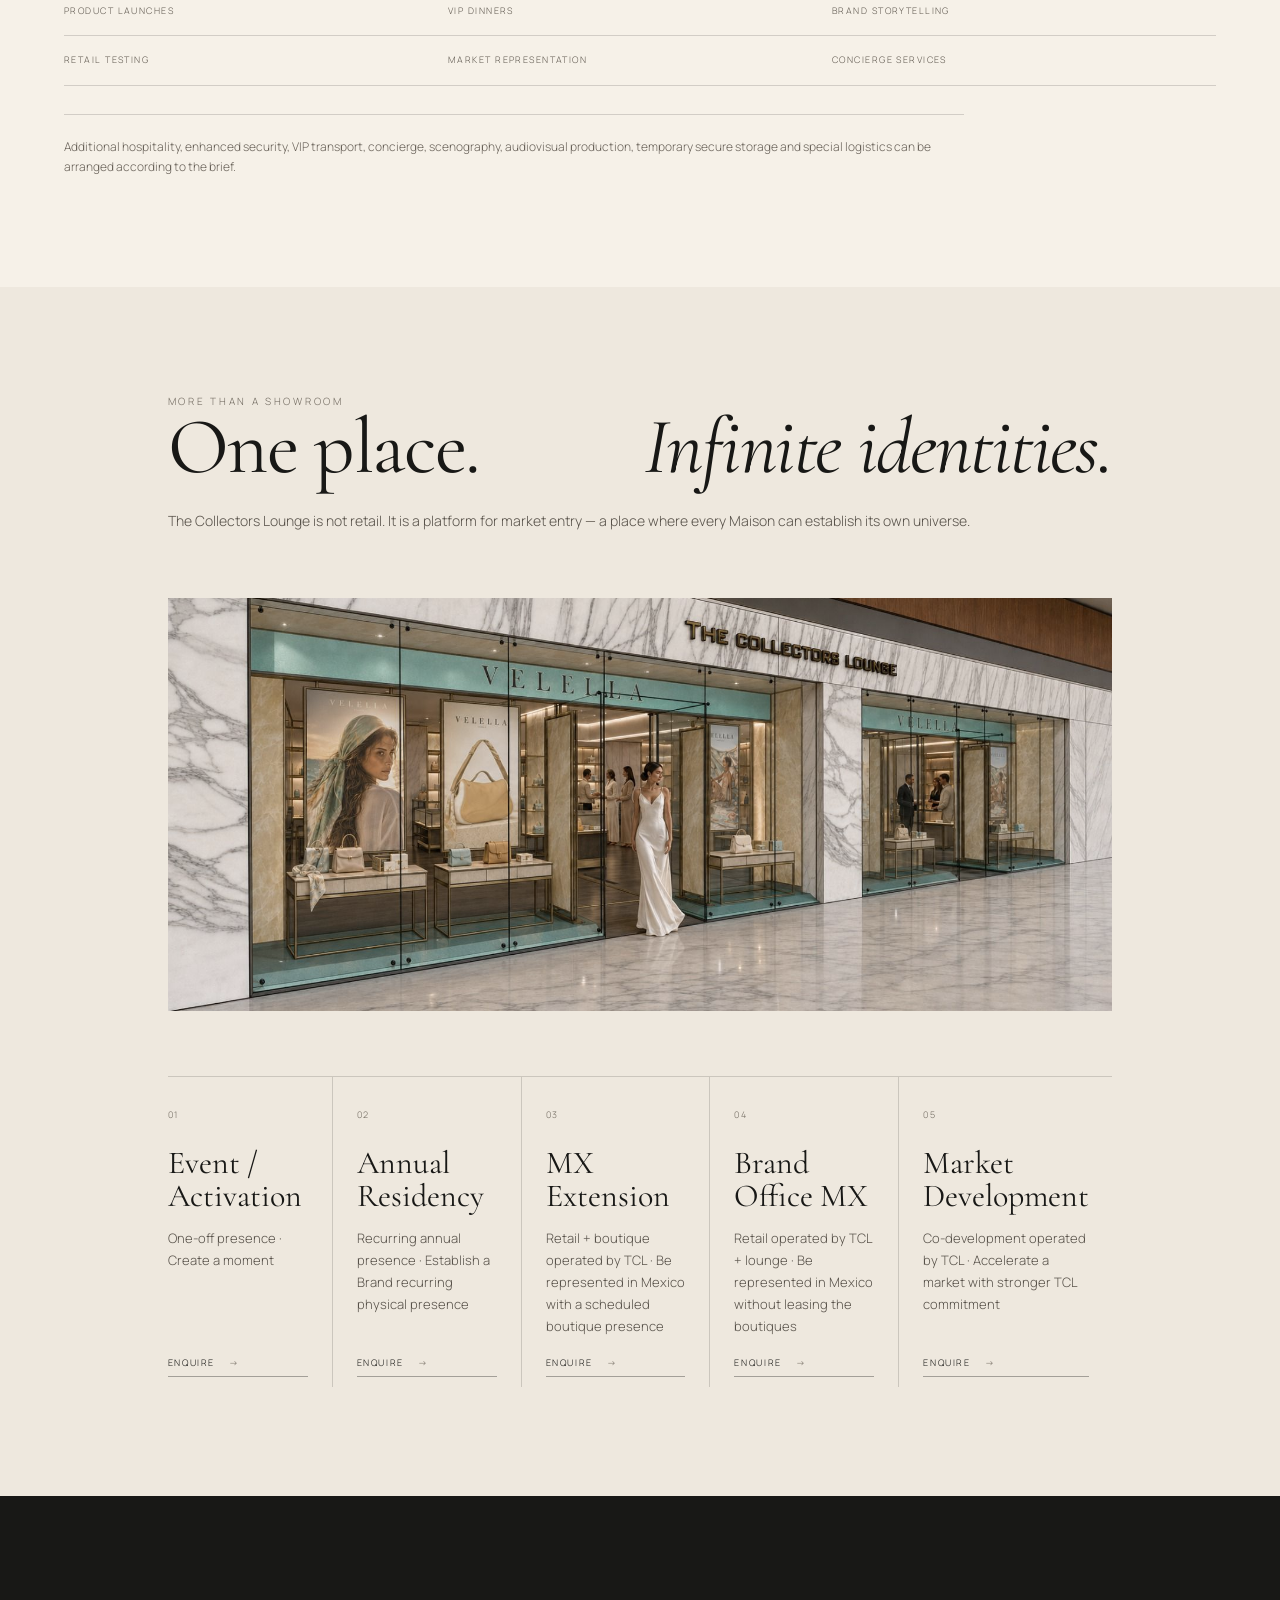
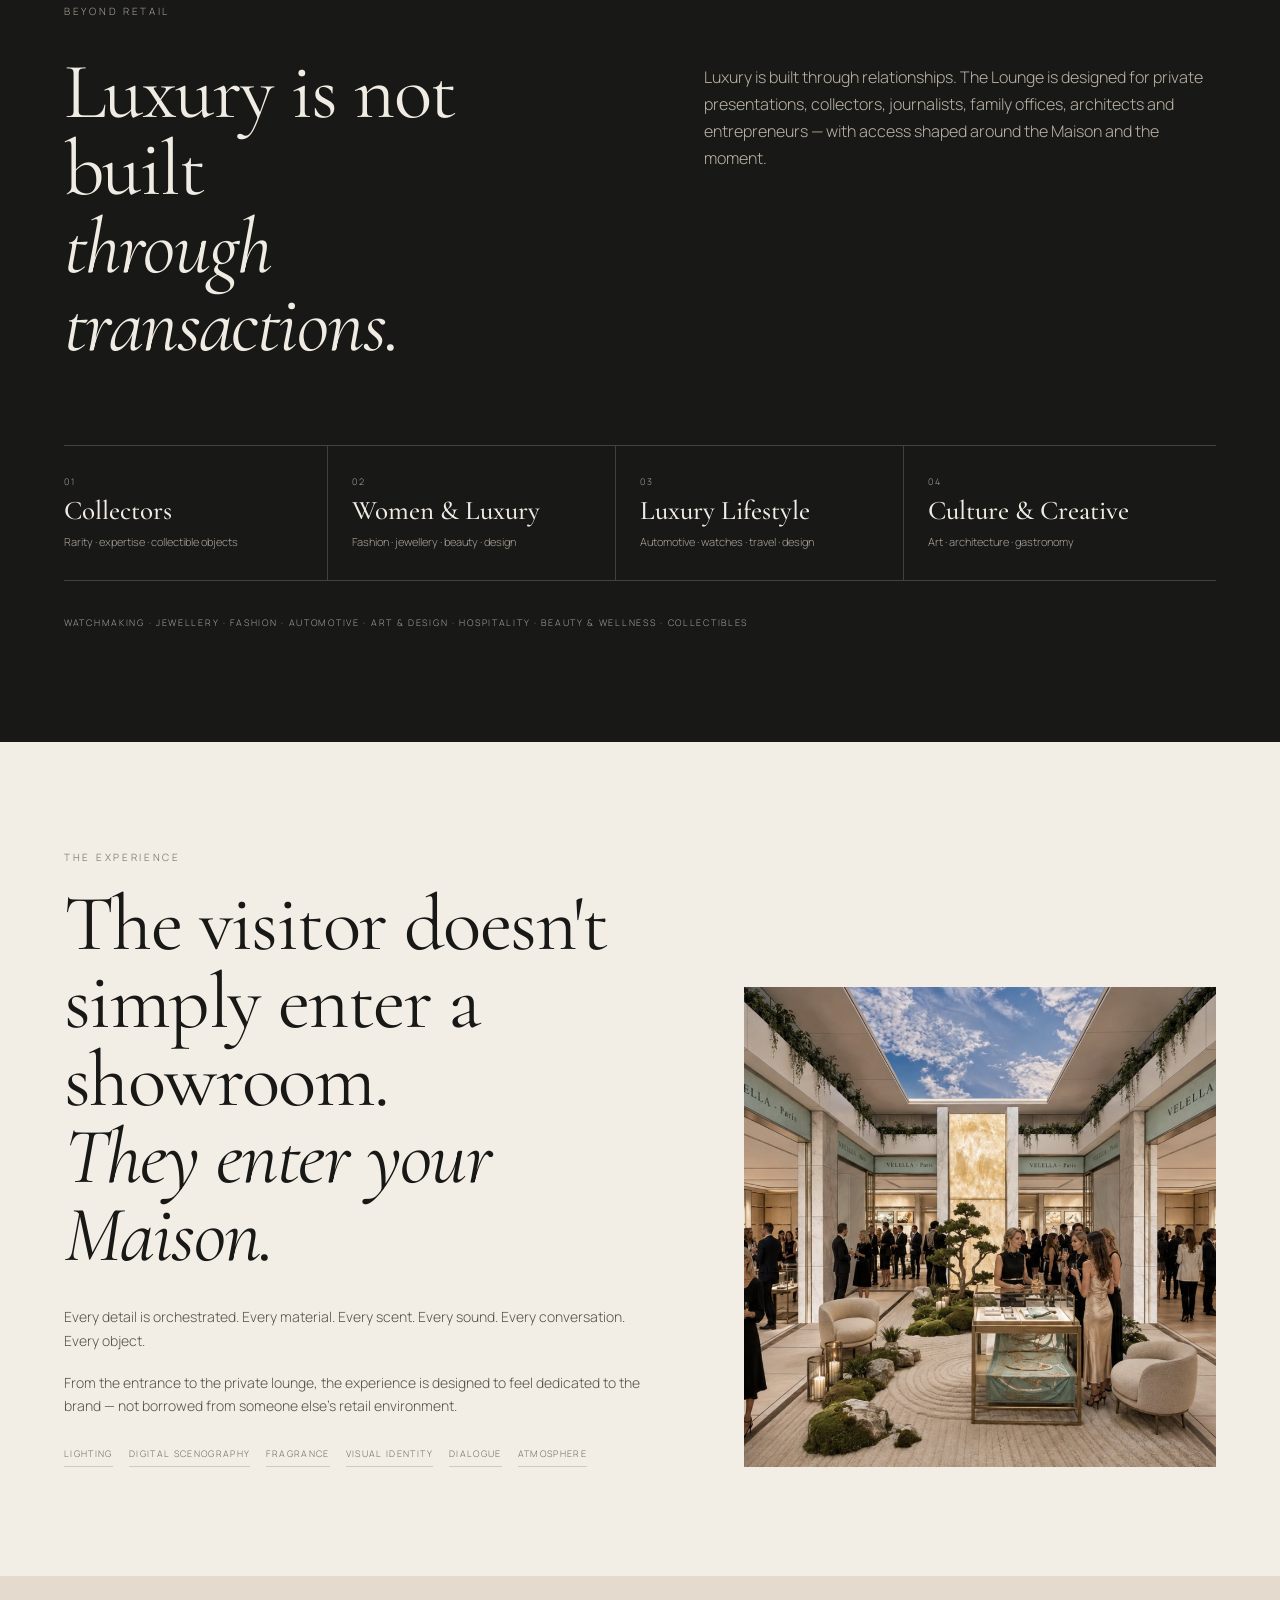
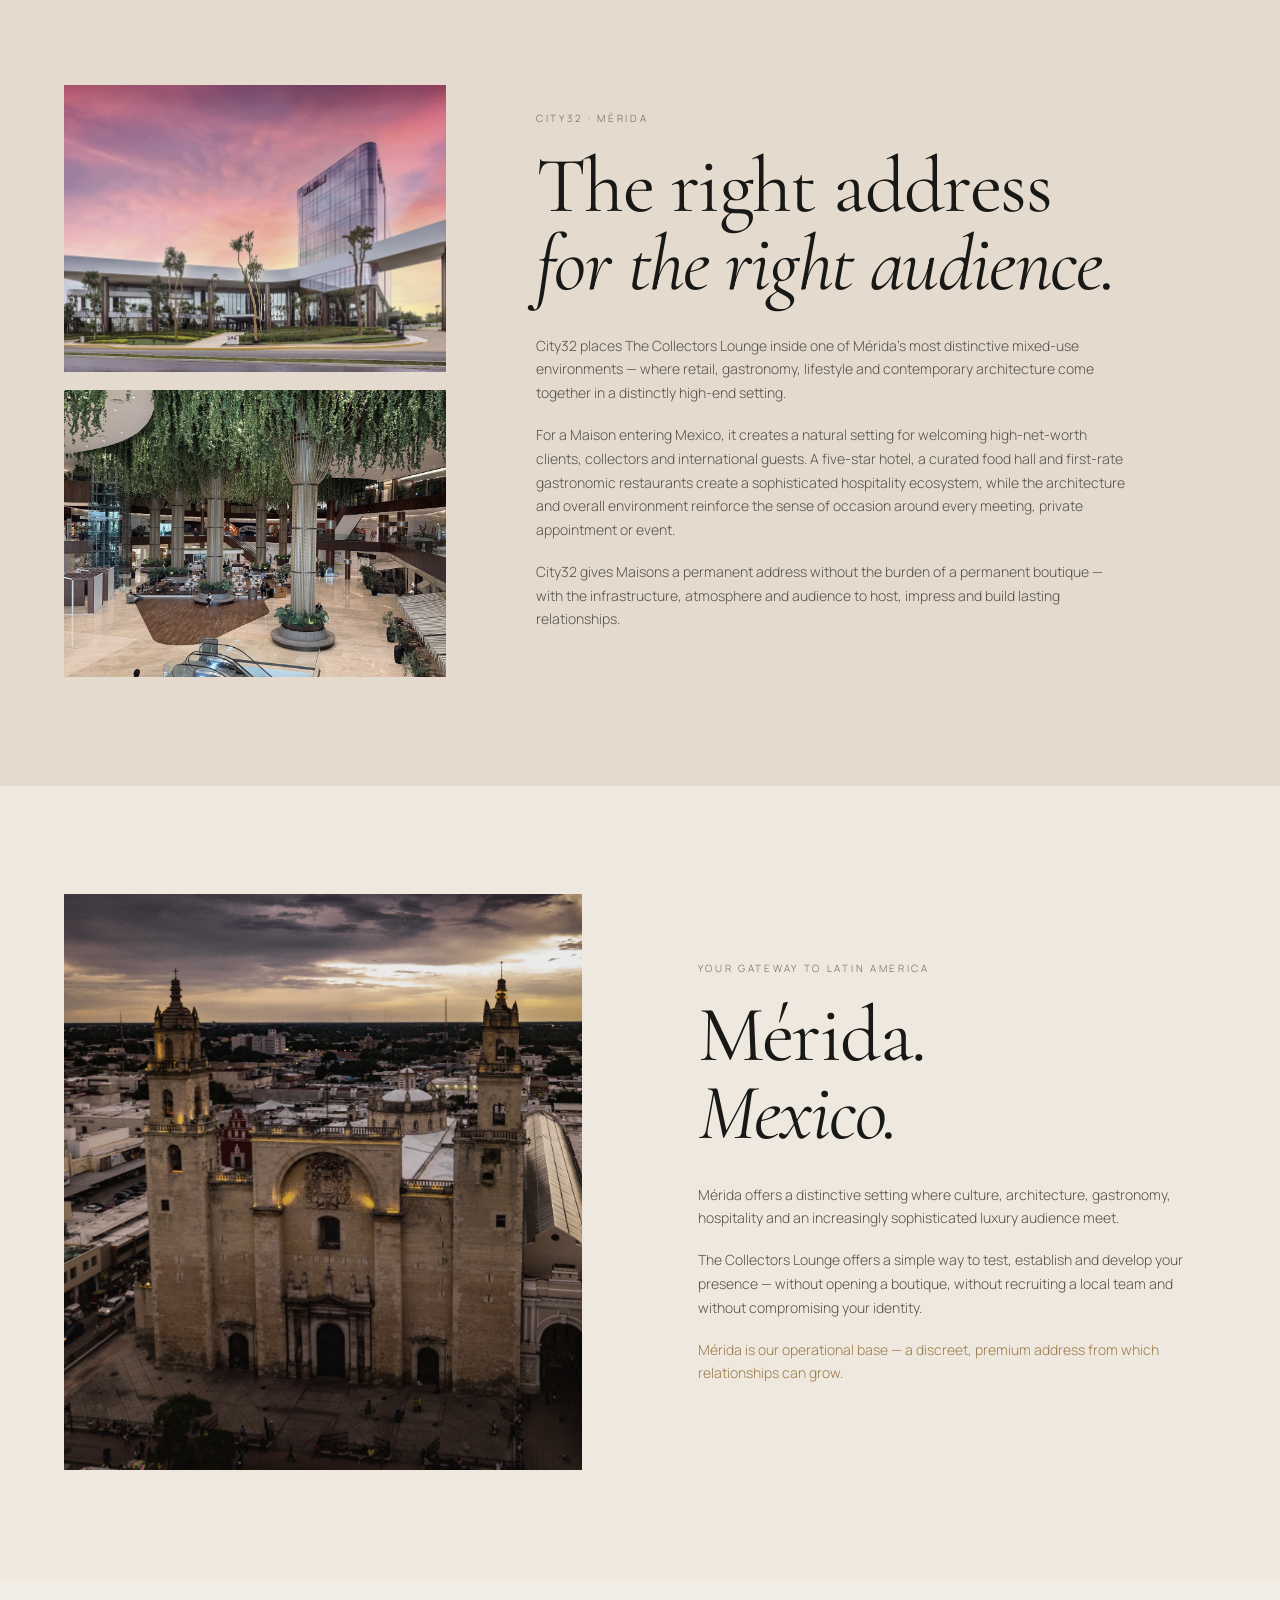
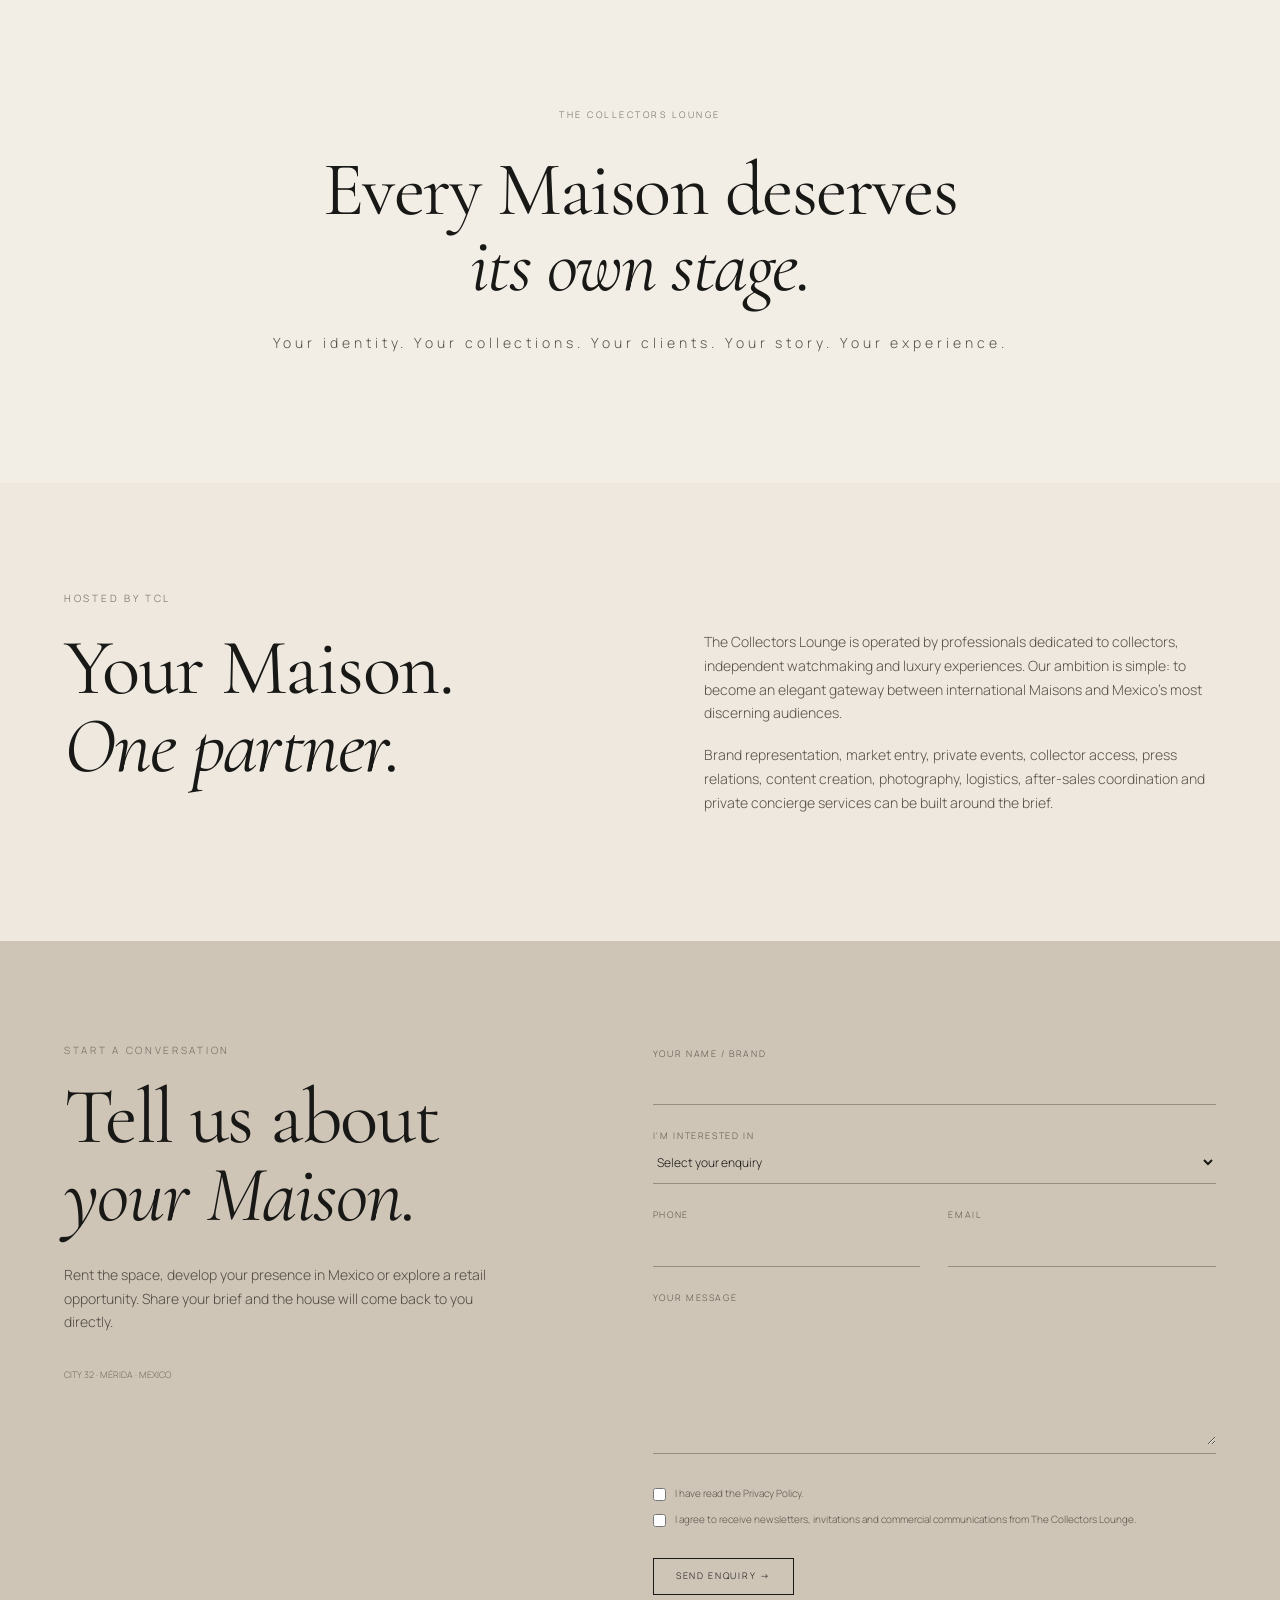
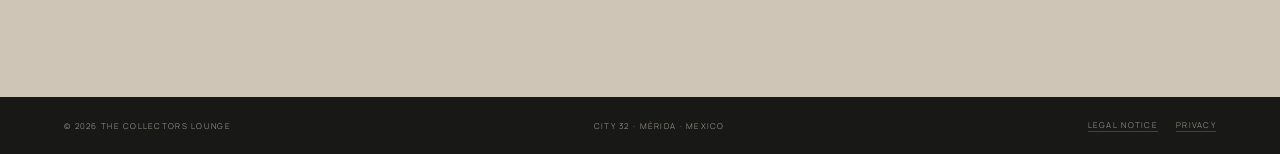
==== commit 32aa4e27: "Add files via upload" ====
--- a/index.html
+++ b/index.html
@@ -11,16 +11,18 @@
 <link href="styles.css" rel="stylesheet"/>
 <script defer="" src="lang.js"></script></head>
 <body>
+<a class="skip-link" href="#main-content">Skip to content</a>
 <header class="header">
 <a class="logo" href="#top"><span>THE COLLECTORS LOUNGE</span><small>CITY 32 · MÉRIDA · MEXICO</small></a>
-<button aria-controls="nav" aria-expanded="false" class="menu" data-i18n="menu" type="button">Menu</button>
+<button aria-controls="nav" aria-expanded="false" aria-label="Open navigation" class="menu" data-i18n="menu" type="button">Menu</button>
 <nav aria-label="Main navigation" class="nav nav-with-languages" id="nav">
 <a data-i18n="nav_house" href="#house">The House</a><a data-i18n="nav_space" href="#space">The Space</a><a data-i18n="nav_brands" href="#offers">For Brands</a><a data-i18n="nav_community" href="#community">The Community</a><a data-i18n="nav_merida" href="#location">Mérida</a><a data-i18n="nav_contact" href="#contact">Contact</a>
 </nav>
 <div aria-label="Language selector" class="lang-switcher"><a data-lang="en" href="?lang=en">EN</a><a data-lang="fr" href="?lang=fr">FR</a><a data-lang="es" href="?lang=es">ES</a></div></header>
 <main id="top">
+<div id="main-content" tabindex="-1"></div>
 <section class="hero">
-<img alt="The Collectors Lounge private boutique environment" class="hero-img" src="assets/hero-v4.jpg"/><div class="hero-shade"></div>
+<img alt="The Collectors Lounge private boutique environment" class="hero-img" fetchpriority="high" decoding="async" src="assets/hero-v4.jpg"/><div class="hero-shade"></div>
 <div class="hero-content"><h1 data-i18n="hero_title">Your private Maison<br/><i>in Mexico.</i></h1><p class="lead" data-i18n="hero_lead">A permanent address. A private showroom. An immersive environment. An invitation-only experience — without opening a boutique.</p><a class="line-link light hero-cta" data-i18n="hero_cta" href="#house">Discover the house <span>→</span></a></div>
 <div class="hero-foot" data-i18n="hero_foot">BRAND REPRESENTATION · PRIVATE HOSPITALITY · MARKET ENTRY</div>
 </section>
@@ -28,25 +30,25 @@
 <section class="section space-section" id="space">
 <div class="section-head"><div class="label" data-i18n="space_label">THE SPACE</div><h2 data-i18n="space_title">More than<br/><i>a showroom.</i></h2><p data-i18n="space_intro">A flexible environment designed for private experiences, brand activations and market entry — delivered ready to become your Maison.</p></div>
 <div class="space-gallery">
-<figure><img alt="Central atrium" class="site-harmonized-image" src="assets/atrium-neutral.jpg"/><figcaption data-i18n="atrium">The Atrium</figcaption></figure>
-<figure><img alt="Private collectors room" class="site-harmonized-image" src="assets/lounge-view-03.jpg"/><figcaption data-i18n="collectors_room">The Collectors Room</figcaption></figure>
+<figure><img alt="Central atrium" class="site-harmonized-image" loading="lazy" decoding="async" src="assets/atrium-neutral.jpg"/><figcaption data-i18n="atrium">The Atrium</figcaption></figure>
+<figure><img alt="Private collectors room" class="site-harmonized-image" loading="lazy" decoding="async" src="assets/lounge-view-03.jpg"/><figcaption data-i18n="collectors_room">The Collectors Room</figcaption></figure>
 </div>
 <div class="space-gallery space-gallery-extra">
-<figure><img alt="Collectors Lounge atrium and private boutique interior" class="site-harmonized-image" src="assets/lounge-view-01.jpg"/><figcaption data-i18n="lounge">The Lounge</figcaption></figure>
-<figure><img alt="Collectors Lounge interior and private client experience" class="site-harmonized-image" src="assets/lounge-view-02.jpg"/><figcaption data-i18n="private_experience">The Private Experience</figcaption></figure>
+<figure><img alt="Collectors Lounge atrium and private boutique interior" class="site-harmonized-image" loading="lazy" decoding="async" src="assets/lounge-view-01.jpg"/><figcaption data-i18n="lounge">The Lounge</figcaption></figure>
+<figure><img alt="Collectors Lounge interior and private client experience" class="site-harmonized-image" loading="lazy" decoding="async" src="assets/lounge-view-02.jpg"/><figcaption data-i18n="private_experience">The Private Experience</figcaption></figure>
 </div>
 <div class="space-stats"><article><span>01</span><strong>76 m²</strong><small data-i18n="stat1_title">Retail boutique</small><em data-i18n="stat1_sub">+ 20 m² back-of-house</em></article><article><span>02</span><strong>76 m²</strong><small data-i18n="stat2_title">Twin boutique</small><em data-i18n="stat2_sub">+ 20 m² back-of-house</em></article><article><span>03</span><strong>40 m²</strong><small data-i18n="stat3_title">Atrium</small><em data-i18n="stat3_sub">Hospitality · launches · demonstrations</em></article><article><span>04</span><strong>27 m²</strong><small data-i18n="stat4_title">Collectors Room</small><em data-i18n="stat4_sub">Private appointments · intimate encounters</em></article><article><span>05</span><strong>5 m²</strong><small data-i18n="stat5_title">Chambre forte</small><em data-i18n="stat5_sub">Secure storage · private access</em></article></div>
 <div class="space-details"><div><h3 data-i18n="detail1_title">Ready to become your Maison.</h3><p data-i18n="detail1_p">Furniture, display cases, lighting, screens, power, operational Wi-Fi and daily setup are part of the standard environment. Digital content and standard graphic customization can be adapted to the brand.</p></div><div><h3 data-i18n="detail2_title">Hosted by a professional team.</h3><p data-i18n="detail2_p">A single-boutique activation includes one site manager, two host-advisors, shared security and daily cleaning. With both boutiques: one site manager, four host-advisors, adapted security and daily cleaning.</p></div><div><h3 data-i18n="detail3_title">From private to full takeover.</h3><p data-i18n="detail3_p">The atrium and boutiques can move from private appointments to dinners, cocktails, launches and demonstrations. Formats range from intimate private salons to full takeovers for up to 80 guests.</p></div></div>
 <div class="included-grid"><span data-i18n="inc1">Private appointments</span><span data-i18n="inc2">Collector events</span><span data-i18n="inc3">Press presentations</span><span data-i18n="inc4">Product launches</span><span data-i18n="inc5">VIP dinners</span><span data-i18n="inc6">Brand storytelling</span><span data-i18n="inc7">Retail testing</span><span data-i18n="inc8">Market representation</span><span data-i18n="inc9">Concierge services</span></div>
 <div class="space-note" data-i18n="space_note">Additional hospitality, enhanced security, VIP transport, concierge, scenography, audiovisual production, temporary secure storage and special logistics can be arranged according to the brief.</div>
 </section>
-<section class="section offers" id="offers"><div class="section-head offers-head"><div class="label" data-i18n="offers_label">MORE THAN A SHOWROOM</div><h2 class="identity-title" data-i18n="offers_title"><span>One place.</span><i>Infinite identities.</i></h2><p data-i18n="offers_intro">The Collectors Lounge is not retail. It is a platform for market entry — a place where every Maison can establish its own universe.</p></div><div class="identity-image"><img alt="Neutral luxury retail environment prepared for different brand identities" class="site-harmonized-image" src="assets/lounge-exterior.jpg"/></div><div class="offer-grid"><article><span>01</span><h3 data-i18n="offer1_title">Event / Activation</h3><p data-i18n="offer1_p">One-off presence · Create a moment</p><a class="line-link" data-i18n="enquire" href="#contact">Enquire <span>→</span></a></article><article><span>02</span><h3 data-i18n="offer2_title">Annual Residency</h3><p data-i18n="offer2_p">Recurring annual presence · Establish a Brand recurring physical presence</p><a class="line-link" data-i18n="enquire" href="#contact">Enquire <span>→</span></a></article><article><span>03</span><h3 data-i18n="offer3_title">MX Extension</h3><p data-i18n="offer3_p">Retail + boutique operated by TCL · Be represented in Mexico with a scheduled boutique presence</p><a class="line-link" data-i18n="enquire" href="#contact">Enquire <span>→</span></a></article><article><span>04</span><h3 data-i18n="offer4_title">Brand Office MX</h3><p data-i18n="offer4_p">Retail operated by TCL + lounge · Be represented in Mexico without leasing the boutiques</p><a class="line-link" data-i18n="enquire" href="#contact">Enquire <span>→</span></a></article><article><span>05</span><h3 data-i18n="offer5_title">Market Development</h3><p data-i18n="offer5_p">Co-development operated by TCL · Accelerate a market with stronger TCL commitment</p><a class="line-link" data-i18n="enquire" href="#contact">Enquire <span>→</span></a></article></div></section>
+<section class="section offers" id="offers"><div class="section-head offers-head"><div class="label" data-i18n="offers_label">MORE THAN A SHOWROOM</div><h2 class="identity-title" data-i18n="offers_title"><span>One place.</span><i>Infinite identities.</i></h2><p data-i18n="offers_intro">The Collectors Lounge is not retail. It is a platform for market entry — a place where every Maison can establish its own universe.</p></div><div class="identity-image"><img alt="Neutral luxury retail environment prepared for different brand identities" class="site-harmonized-image" loading="lazy" decoding="async" src="assets/lounge-exterior.jpg"/></div><div class="offer-grid"><article><span>01</span><h3 data-i18n="offer1_title">Event / Activation</h3><p data-i18n="offer1_p">One-off presence · Create a moment</p><a class="line-link" data-i18n="enquire" href="#contact">Enquire <span>→</span></a></article><article><span>02</span><h3 data-i18n="offer2_title">Annual Residency</h3><p data-i18n="offer2_p">Recurring annual presence · Establish a Brand recurring physical presence</p><a class="line-link" data-i18n="enquire" href="#contact">Enquire <span>→</span></a></article><article><span>03</span><h3 data-i18n="offer3_title">MX Extension</h3><p data-i18n="offer3_p">Retail + boutique operated by TCL · Be represented in Mexico with a scheduled boutique presence</p><a class="line-link" data-i18n="enquire" href="#contact">Enquire <span>→</span></a></article><article><span>04</span><h3 data-i18n="offer4_title">Brand Office MX</h3><p data-i18n="offer4_p">Retail operated by TCL + lounge · Be represented in Mexico without leasing the boutiques</p><a class="line-link" data-i18n="enquire" href="#contact">Enquire <span>→</span></a></article><article><span>05</span><h3 data-i18n="offer5_title">Market Development</h3><p data-i18n="offer5_p">Co-development operated by TCL · Accelerate a market with stronger TCL commitment</p><a class="line-link" data-i18n="enquire" href="#contact">Enquire <span>→</span></a></article></div></section>
 <section class="section community" id="community"><div class="label" data-i18n="community_label">BEYOND RETAIL</div><div class="community-top"><h2 data-i18n="community_title">Luxury is not built<br/><i>through transactions.</i></h2><p data-i18n="community_intro">Luxury is built through relationships. The Lounge is designed for private presentations, collectors, journalists, family offices, architects and entrepreneurs — with access shaped around the Maison and the moment.</p></div><div class="community-grid"><div><span>01</span><strong data-i18n="comm1_title">Collectors</strong><small data-i18n="comm1_p">Rarity · expertise · collectible objects</small></div><div><span>02</span><strong data-i18n="comm2_title">Women &amp; Luxury</strong><small data-i18n="comm2_p">Fashion · jewellery · beauty · design</small></div><div><span>03</span><strong data-i18n="comm3_title">Luxury Lifestyle</strong><small data-i18n="comm3_p">Automotive · watches · travel · design</small></div><div><span>04</span><strong data-i18n="comm4_title">Culture &amp; Creative</strong><small data-i18n="comm4_p">Art · architecture · gastronomy</small></div></div><div class="universes">WATCHMAKING · JEWELLERY · FASHION · AUTOMOTIVE · ART &amp; DESIGN · HOSPITALITY · BEAUTY &amp; WELLNESS · COLLECTIBLES</div></section>
-<section class="section experience"><div class="experience-copy"><div class="label" data-i18n="experience_label">THE EXPERIENCE</div><h2 data-i18n="experience_title">The visitor doesn't simply enter a showroom.<br/><i>They enter your Maison.</i></h2><p data-i18n="experience_p1">Every detail is orchestrated. Every material. Every scent. Every sound. Every conversation. Every object.</p><p data-i18n="experience_p2">From the entrance to the private lounge, the experience is designed to feel dedicated to the brand — not borrowed from someone else's retail environment.</p><div class="experience-tags"><span data-i18n="tag1">Lighting</span><span data-i18n="tag2">Digital scenography</span><span data-i18n="tag3">Fragrance</span><span data-i18n="tag4">Visual identity</span><span data-i18n="tag5">Dialogue</span><span data-i18n="tag6">Atmosphere</span></div></div><div class="experience-image"><img alt="Hosted private brand experience" class="site-harmonized-image" src="assets/experience-new.jpg"/></div></section>
+<section class="section experience"><div class="experience-copy"><div class="label" data-i18n="experience_label">THE EXPERIENCE</div><h2 data-i18n="experience_title">The visitor doesn't simply enter a showroom.<br/><i>They enter your Maison.</i></h2><p data-i18n="experience_p1">Every detail is orchestrated. Every material. Every scent. Every sound. Every conversation. Every object.</p><p data-i18n="experience_p2">From the entrance to the private lounge, the experience is designed to feel dedicated to the brand — not borrowed from someone else's retail environment.</p><div class="experience-tags"><span data-i18n="tag1">Lighting</span><span data-i18n="tag2">Digital scenography</span><span data-i18n="tag3">Fragrance</span><span data-i18n="tag4">Visual identity</span><span data-i18n="tag5">Dialogue</span><span data-i18n="tag6">Atmosphere</span></div></div><div class="experience-image"><img alt="Hosted private brand experience" class="site-harmonized-image" loading="lazy" decoding="async" src="assets/experience-new.jpg"/></div></section>
 <section class="section city32">
 <div class="city32-images">
-<div class="city32-exterior"><img alt="City32 exterior in Mérida, Mexico" class="site-harmonized-image" src="assets/city32-merida-exterior.webp"/></div>
-<div class="city32-interior"><img alt="City32 interior environment in Mérida, Mexico" class="site-harmonized-image" src="assets/city32-interior.jpg"/></div>
+<div class="city32-exterior"><img alt="City32 exterior in Mérida, Mexico" class="site-harmonized-image" loading="lazy" decoding="async" src="assets/city32-merida-exterior.webp"/></div>
+<div class="city32-interior"><img alt="City32 interior environment in Mérida, Mexico" class="site-harmonized-image" loading="lazy" decoding="async" src="assets/city32-interior.jpg"/></div>
 </div>
 <div class="city32-copy">
 <div class="label" data-i18n="city_label">CITY32 · MÉRIDA</div>
@@ -56,7 +58,7 @@
 <p data-i18n="city_p3">City32 gives Maisons a permanent address without the burden of a permanent boutique — with the infrastructure, atmosphere and audience to host, impress and build lasting relationships.</p>
 </div>
 </section>
-<section class="section location" id="location"><div class="location-image"><img alt="Mérida-inspired historic church at dusk" class="site-harmonized-image" src="assets/merida-cathedral.jpg"/></div><div class="location-copy"><div class="label" data-i18n="location_label">YOUR GATEWAY TO LATIN AMERICA</div><h2 data-i18n="location_title">Mérida.<br/><i>Mexico.</i></h2><p data-i18n="loc_p1">Mérida offers a distinctive setting where culture, architecture, gastronomy, hospitality and an increasingly sophisticated luxury audience meet.</p><p data-i18n="loc_p2">The Collectors Lounge offers a simple way to test, establish and develop your presence — without opening a boutique, without recruiting a local team and without compromising your identity.</p><p class="gold-note" data-i18n="loc_note">Mérida is our operational base — a discreet, premium address from which relationships can grow.</p></div></section>
+<section class="section location" id="location"><div class="location-image"><img alt="Mérida-inspired historic church at dusk" class="site-harmonized-image" loading="lazy" decoding="async" src="assets/merida-cathedral.jpg"/></div><div class="location-copy"><div class="label" data-i18n="location_label">YOUR GATEWAY TO LATIN AMERICA</div><h2 data-i18n="location_title">Mérida.<br/><i>Mexico.</i></h2><p data-i18n="loc_p1">Mérida offers a distinctive setting where culture, architecture, gastronomy, hospitality and an increasingly sophisticated luxury audience meet.</p><p data-i18n="loc_p2">The Collectors Lounge offers a simple way to test, establish and develop your presence — without opening a boutique, without recruiting a local team and without compromising your identity.</p><p class="gold-note" data-i18n="loc_note">Mérida is our operational base — a discreet, premium address from which relationships can grow.</p></div></section>
 <section class="statement"><p data-i18n="statement_label">THE COLLECTORS LOUNGE</p><h2 data-i18n="statement_title">Every Maison deserves<br/><i>its own stage.</i></h2><p class="statement-sub" data-i18n="statement_sub">Your identity. Your collections. Your clients. Your story. Your experience.</p></section>
 <section class="section house-support"><div class="label" data-i18n="support_label">HOSTED BY TCL</div><div class="support-grid"><div><h2 data-i18n="support_title">Your Maison.<br/><i>One partner.</i></h2></div><div><p data-i18n="support_p1">The Collectors Lounge is operated by professionals dedicated to collectors, independent watchmaking and luxury experiences. Our ambition is simple: to become an elegant gateway between international Maisons and Mexico's most discerning audiences.</p><p data-i18n="support_p2">Brand representation, market entry, private events, collector access, press relations, content creation, photography, logistics, after-sales coordination and private concierge services can be built around the brief.</p></div></div></section>
 <section class="contact" id="contact">
@@ -68,7 +70,7 @@
 <div class="form-field"><label data-i18n="form_email" for="email">Email</label><input autocomplete="email" id="email" name="email" required="" type="email"/></div>
 <div class="form-field form-field-full"><label data-i18n="form_message" for="message">Your message</label><textarea id="message" name="message" required="" rows="5"></textarea></div>
 <div aria-hidden="true" class="form-honeypot"><label for="company">Company</label><input autocomplete="off" id="company" name="company" tabindex="-1" type="text"/></div>
-<div class="form-consents"><label><input name="privacy_ack" required="required" type="checkbox" value="yes"/> <span data-i18n="consent_privacy">I have read the Privacy Policy.</span></label><label><input name="marketing_consent" type="checkbox" value="yes"/> <span data-i18n="consent_marketing">I agree to receive newsletters, invitations and commercial communications from The Collectors Lounge.</span></label></div><div class="form-actions form-field-full"><button class="button form-submit" data-i18n="form_submit" type="submit">Send enquiry <span>→</span></button><p aria-live="polite" class="form-status" id="form-status" role="status"></p></div>
+<div class="form-consents"><label><input name="privacy_ack" required="required" type="checkbox" value="yes"/> <span data-i18n="consent_privacy">I have read the <a href="privacy.html">Privacy Policy</a>.</span></label><label><input name="marketing_consent" type="checkbox" value="yes"/> <span data-i18n="consent_marketing">I agree to receive newsletters, invitations and commercial communications from The Collectors Lounge.</span></label></div><div class="form-actions form-field-full"><button class="button form-submit" data-i18n="form_submit" type="submit">Send enquiry <span>→</span></button><p aria-live="polite" class="form-status" id="form-status" role="status"></p></div>
 </form>
 </section>
 </main><footer><span>© 2026 THE COLLECTORS LOUNGE</span><span>CITY 32 · MÉRIDA · MEXICO</span><span class="footer-links"><a data-i18n="legal_link" href="legal.html">Legal Notice</a><a data-i18n="privacy_link" href="privacy.html">Privacy</a></span></footer><script src="script.js"></script>
--- a/styles.css
+++ b/styles.css
@@ -1,327 +1,322 @@
-:root{--ivory:#f3eee5;--paper:#eee8de;--sand:#ded5c7;--taupe:#aaa092;--stone:#70695f;--ink:#181816;--muted:#575149;--line:rgba(24,24,22,.16);--gold:#9b7b4a}*{box-sizing:border-box}html{scroll-behavior:smooth}body{margin:0;background:var(--ivory);color:var(--ink);font-family:"Manrope",Arial,sans-serif;font-weight:300;line-height:1.7}a{text-decoration:none;color:inherit}.header{position:absolute;z-index:10;top:0;left:0;width:100%;display:flex;align-items:center;justify-content:space-between;padding:27px 5vw;color:#fff}.logo{font:500 21px "Cormorant Garamond",Georgia,serif;letter-spacing:.15em;white-space:nowrap}.nav{display:flex;gap:28px;font-size:10px;letter-spacing:.17em;text-transform:uppercase}.nav a{opacity:.88}.nav a:hover{opacity:1}.menu{display:none;background:none;border:1px solid rgba(255,255,255,.5);color:#fff;padding:9px 12px;font-size:10px;letter-spacing:.16em;text-transform:uppercase}.hero{position:relative;min-height:760px;height:92vh;display:flex;align-items:center;overflow:hidden;background:#4c473f;color:#fff}.hero-img{position:absolute;inset:0;width:100%;height:100%;object-fit:cover}.hero-shade{position:absolute;inset:0;background:linear-gradient(90deg,rgba(20,19,17,.78),rgba(20,19,17,.18) 72%,rgba(20,19,17,.30))}.hero-content{position:relative;z-index:1;width:min(760px,80vw);margin-left:10vw;padding-top:30px}.kicker,.label{font-size:10px;letter-spacing:.27em;text-transform:uppercase}.kicker{color:#ddd5c8;margin:0 0 28px}h1,h2,h3{font-family:"Cormorant Garamond",Georgia,serif;font-weight:400;line-height:.98}h1{font-size:clamp(62px,8.4vw,116px);letter-spacing:-.025em;margin:0}h2{font-size:clamp(52px,6.5vw,84px);letter-spacing:-.02em;margin:0}h3{font-size:34px;margin:20px 0 14px}.lead{font-size:15px;max-width:590px;color:#e6dfd4;margin:30px 0 34px}.line-link{display:inline-flex;align-items:center;gap:14px;text-transform:uppercase;letter-spacing:.18em;font-size:10px;border-bottom:1px solid rgba(24,24,22,.35);padding-bottom:8px}.line-link span{font-size:15px;line-height:0}.line-link.light{color:#fff;border-color:rgba(255,255,255,.6)}.hero-foot{position:absolute;z-index:1;left:10vw;bottom:30px;font-size:9px;letter-spacing:.21em;color:#ded7cb}.section{padding:125px 10vw}.intro{display:grid;grid-template-columns:.65fr 1.35fr;gap:10vw}.label{color:var(--stone)}.copy{max-width:760px}.copy h2{margin-bottom:35px}.copy p{max-width:680px;color:var(--muted);font-size:15px;margin:0 0 20px}.gold-note{color:var(--gold)!important}.image-break{position:relative;height:540px;overflow:hidden;background:#9c9387}.image-break img{width:100%;height:100%;object-fit:cover;filter:saturate(.8)}.image-break:after{content:"";position:absolute;inset:0;background:linear-gradient(90deg,rgba(20,18,15,.18),transparent 55%,rgba(20,18,15,.2))}.image-caption{position:absolute;z-index:1;bottom:25px;left:5vw;color:#fff;font-size:9px;letter-spacing:.22em}.space-section{background:#f6f1e8}.section-head{display:grid;grid-template-columns:.65fr 1fr 1fr;gap:5vw;align-items:start;margin-bottom:65px}.section-head>p{max-width:390px;color:var(--muted);font-size:14px;margin-top:8px}.space-gallery{display:grid;grid-template-columns:repeat(2,minmax(0,1fr));gap:18px;margin-bottom:65px}.space-gallery figure{margin:0;position:relative;overflow:hidden;background:#c8bdae;aspect-ratio:16/9;min-height:0}.space-gallery img{width:100%;height:100%;min-height:0;object-fit:cover;display:block;filter:saturate(.82)}.space-gallery figcaption{position:absolute;left:22px;bottom:18px;color:#fff;text-transform:uppercase;letter-spacing:.18em;font-size:10px;text-shadow:0 1px 8px #000}.space-gallery figure:after{content:"";position:absolute;inset:0;background:linear-gradient(transparent 50%,rgba(0,0,0,.45))}.space-gallery figcaption{z-index:1}.space-stats{display:grid;grid-template-columns:repeat(5,minmax(0,1fr));border-top:1px solid var(--line);border-bottom:1px solid var(--line)}.space-stats article{padding:28px 24px 32px 0;border-right:1px solid var(--line);margin-right:24px;display:grid;grid-template-rows:20px 60px 24px 1fr;min-height:180px}.space-stats article:last-child{border-right:0;margin-right:0}.space-stats span{font-size:10px;letter-spacing:.2em;color:var(--stone)}.space-stats strong{font-family:"Cormorant Garamond",serif;font-size:48px;font-weight:400;line-height:1}.space-stats small{font-size:11px;letter-spacing:.08em;text-transform:uppercase;margin-top:10px}.space-stats em{font-size:12px;color:#6b645b;margin-top:7px}.space-details{display:grid;grid-template-columns:repeat(3,1fr);gap:7vw;margin-top:70px}.space-details h3{font-size:30px;font-weight:500;margin:0 0 12px}.space-details p{font-size:13px;color:#5c554d;max-width:350px}.included-grid{display:grid;grid-template-columns:repeat(3,1fr);gap:0;border-top:1px solid var(--line);margin-top:55px}.included-grid span{padding:18px 20px 18px 0;border-bottom:1px solid var(--line);font-size:9px;letter-spacing:.16em;text-transform:uppercase;color:#5f584f}.space-note{margin-top:28px;padding-top:22px;border-top:1px solid var(--line);font-size:12px;color:#686158;max-width:900px}.offers{background:var(--paper)}.offer-grid{display:grid;grid-template-columns:repeat(5,minmax(0,1fr));border-top:1px solid var(--line)}.offer-grid article{padding:30px 24px 10px 0;border-right:1px solid var(--line);margin-right:24px;min-height:310px;display:grid;grid-template-rows:20px auto 1fr auto}.offer-grid article:last-child{border-right:0;margin-right:0}.offer-grid span,.community-grid span{font-size:9px;letter-spacing:.2em;color:var(--stone)}.offer-grid p{font-size:13px;color:var(--muted);max-width:240px;min-height:90px}.community{background:var(--ink);color:#f1ece3}.community .label{color:#aaa197}.community-top{display:grid;grid-template-columns:1fr 1fr;gap:10vw;margin:35px 0 80px}.community-top p{max-width:500px;color:#bbb2a6;margin:10px 0}.community-grid{display:grid;grid-template-columns:repeat(4,1fr);border-top:1px solid rgba(255,255,255,.18);border-bottom:1px solid rgba(255,255,255,.18)}.community-grid>div{padding:28px 24px 30px 0;border-right:1px solid rgba(255,255,255,.18);margin-right:24px;display:flex;flex-direction:column;gap:8px}.community-grid>div:last-child{border-right:0;margin-right:0}.community-grid span{color:#aaa197}.community-grid strong{font:500 27px "Cormorant Garamond",serif}.community-grid small{font-size:11px;color:#aaa197}.universes{font-size:9px;letter-spacing:.19em;color:#aaa197;line-height:2.2;margin-top:32px;max-width:900px}.experience{background:var(--ivory);display:grid;grid-template-columns:1.1fr .9fr;gap:8vw;align-items:end}.experience-copy{max-width:760px}.experience-copy h2{margin:22px 0 30px}.experience-copy p{font-size:14px;color:var(--muted);max-width:620px}.experience-image{height:480px;overflow:hidden}.experience-image img{width:100%;height:100%;object-fit:cover;display:block;filter:saturate(.78)}.city32{display:grid;grid-template-columns:.72fr 1.28fr;gap:7vw;align-items:center;background:#e4dbce}
+:root{
+  --ivory:#f3eee5;
+  --paper:#eee8de;
+  --sand:#ded5c7;
+  --taupe:#aaa092;
+  --stone:#70695f;
+  --ink:#181816;
+  --muted:#575149;
+  --line:rgba(24,24,22,.16);
+  --gold:#9b7b4a;
+  --white:#fff;
+  --content:1280px;
+  --gutter:clamp(24px,5vw,96px);
+  --section-y:clamp(76px,8.5vw,132px);
+  --space-1:8px;
+  --space-2:12px;
+  --space-3:18px;
+  --space-4:24px;
+  --space-5:32px;
+  --space-6:48px;
+  --space-7:64px;
+  --space-8:88px;
+  --space-9:120px;
+  --radius:0;
+}
+
+*,*::before,*::after{box-sizing:border-box}
+html{scroll-behavior:smooth;scroll-padding-top:90px}
+body{margin:0;background:var(--ivory);color:var(--ink);font-family:"Manrope",Arial,sans-serif;font-weight:300;line-height:1.7;-webkit-font-smoothing:antialiased;text-rendering:optimizeLegibility}
+body.menu-open{overflow:hidden}
+img{max-width:100%;vertical-align:middle}
+button,input,select,textarea{font:inherit}
+a{color:inherit;text-decoration:none}
+a:focus-visible,button:focus-visible,input:focus-visible,select:focus-visible,textarea:focus-visible{outline:1px solid currentColor;outline-offset:4px}
+
+.skip-link{position:fixed;left:16px;top:16px;z-index:100;background:var(--ivory);color:var(--ink);padding:10px 14px;font-size:11px;letter-spacing:.12em;text-transform:uppercase;transform:translateY(-180%);transition:transform .2s ease}
+.skip-link:focus{transform:translateY(0)}
+
+.header{position:absolute;z-index:30;top:0;left:0;width:100%;display:grid;grid-template-columns:auto minmax(0,1fr) auto;align-items:center;gap:32px;padding:25px var(--gutter);color:#fff;transition:background .25s ease,backdrop-filter .25s ease}
+.logo{display:inline-flex;flex-direction:column;align-items:flex-start;font:500 21px/1 "Cormorant Garamond",Georgia,serif;letter-spacing:.15em;white-space:nowrap}
+.logo small{display:block;margin-top:7px;font:500 7px/1.2 "Manrope",Arial,sans-serif;letter-spacing:.22em;opacity:.72}
+.nav{display:flex;align-items:center;justify-content:flex-end;gap:clamp(16px,1.7vw,28px);min-width:0;font-size:9px;letter-spacing:.17em;text-transform:uppercase}
+.nav a{opacity:.84;transition:opacity .18s ease}
+.nav a:hover,.nav a:focus-visible{opacity:1}
+.menu{display:none;background:transparent;border:1px solid rgba(255,255,255,.5);color:#fff;padding:10px 13px;font-size:9px;line-height:1;letter-spacing:.16em;text-transform:uppercase;cursor:pointer}
+.lang-switcher{display:flex;align-items:center;gap:4px;flex:0 0 auto;padding:3px;border:1px solid rgba(255,255,255,.4);border-radius:999px;font-size:8px;line-height:1;letter-spacing:.12em;text-transform:uppercase}
+.lang-switcher a{display:inline-flex;align-items:center;justify-content:center;min-width:29px;min-height:24px;padding:5px 6px;border-radius:999px;opacity:.58;transition:background .18s ease,color .18s ease,opacity .18s ease}
+.lang-switcher a:hover,.lang-switcher a:focus-visible,.lang-switcher a.active{background:#fff;color:var(--ink);opacity:1;outline:0}
+
+.hero{position:relative;min-height:720px;height:min(92svh,920px);display:flex;align-items:center;overflow:hidden;background:#4c473f;color:#fff}
+.hero-img{position:absolute;inset:0;width:100%;height:100%;object-fit:cover;object-position:center 48%;display:block}
+.hero-shade{position:absolute;inset:0;background:linear-gradient(90deg,rgba(20,19,17,.78),rgba(20,19,17,.2) 68%,rgba(20,19,17,.28))}
+.hero-content{position:relative;z-index:1;width:min(760px,80vw);margin-left:10vw;padding-top:30px}
+.kicker,.label{font-size:10px;line-height:1.35;letter-spacing:.27em;text-transform:uppercase}
+.kicker{color:#ddd5c8;margin:0 0 28px}
+h1,h2,h3{font-family:"Cormorant Garamond",Georgia,serif;font-weight:400;line-height:.98}
+h1{font-size:clamp(58px,8.4vw,116px);letter-spacing:-.025em;margin:0}
+h2{font-size:clamp(48px,6.2vw,84px);letter-spacing:-.02em;margin:0}
+h3{font-size:32px;line-height:1.02;margin:20px 0 14px}
+h1 i,h2 i,h3 i{font-style:italic}
+.lead{font-size:15px;line-height:1.7;max-width:590px;color:#e6dfd4;margin:30px 0 34px}
+.line-link{display:inline-flex;align-items:center;gap:14px;text-transform:uppercase;letter-spacing:.18em;font-size:9px;line-height:1.2;border-bottom:1px solid rgba(24,24,22,.35);padding:0 0 8px;transition:border-color .18s ease,opacity .18s ease}
+.line-link span{font-size:15px;line-height:0;transition:transform .18s ease}
+.line-link:hover span{transform:translateX(3px)}
+.line-link.light{color:#fff;border-color:rgba(255,255,255,.6)}
+.hero-foot{position:absolute;z-index:1;left:10vw;right:7vw;bottom:28px;font-size:8px;line-height:1.7;letter-spacing:.21em;color:#ded7cb}
+
+.section{padding:var(--section-y) var(--gutter)}
+.intro{display:grid;grid-template-columns:.65fr 1.35fr;gap:10vw}
+.label{color:var(--stone)}
+.copy{max-width:760px}
+.copy h2{margin-bottom:35px}
+.copy p{max-width:680px;color:var(--muted);font-size:15px;margin:0 0 20px}
+.gold-note{color:var(--gold)!important}
+
+.image-break{position:relative;height:clamp(400px,43vw,620px);overflow:hidden;background:#9c9387}
+.image-break img{width:100%;height:100%;object-fit:cover;display:block;filter:saturate(.8)}
+.image-break:after{content:"";position:absolute;inset:0;background:linear-gradient(90deg,rgba(20,18,15,.18),transparent 55%,rgba(20,18,15,.2))}
+.image-caption{position:absolute;z-index:1;bottom:25px;left:5vw;color:#fff;font-size:8px;letter-spacing:.22em}
+
+.space-section{background:#f6f1e8}
+.section-head{display:grid;grid-template-columns:.65fr 1fr 1fr;gap:5vw;align-items:start;margin-bottom:65px}
+.section-head>p{max-width:390px;color:var(--muted);font-size:14px;line-height:1.75;margin:8px 0 0}
+.space-gallery{display:grid;grid-template-columns:repeat(2,minmax(0,1fr));gap:18px;margin-bottom:65px}
+.space-gallery figure{margin:0;position:relative;overflow:hidden;background:#c8bdae;aspect-ratio:16/10}
+.space-gallery img{width:100%;height:100%;object-fit:cover;object-position:center;display:block;filter:saturate(.82);transition:transform .6s cubic-bezier(.2,.65,.25,1)}
+.space-gallery figure:hover img{transform:scale(1.015)}
+.space-gallery figcaption{position:absolute;z-index:2;left:22px;bottom:18px;color:#fff;text-transform:uppercase;letter-spacing:.18em;font-size:9px;text-shadow:0 1px 8px #000}
+.space-gallery figure:after{content:"";position:absolute;inset:0;background:linear-gradient(transparent 48%,rgba(0,0,0,.48))}
+
+.space-stats{display:grid;grid-template-columns:repeat(5,minmax(0,1fr));border-top:1px solid var(--line);border-bottom:1px solid var(--line)}
+.space-stats article{padding:28px 24px 32px 0;border-right:1px solid var(--line);margin-right:24px;display:grid;grid-template-rows:20px 60px auto 1fr;min-height:180px}
+.space-stats article:last-child{border-right:0;margin-right:0}
+.space-stats span{font-size:9px;letter-spacing:.2em;color:var(--stone)}
+.space-stats strong{font-family:"Cormorant Garamond",serif;font-size:48px;font-weight:400;line-height:1}
+.space-stats small{font-size:10px;line-height:1.4;letter-spacing:.08em;text-transform:uppercase;margin-top:10px}
+.space-stats em{font-size:11px;line-height:1.55;color:#6b645b;margin-top:7px}
+.space-details{display:grid;grid-template-columns:repeat(3,1fr);gap:7vw;margin-top:70px}
+.space-details h3{font-size:30px;font-weight:500;margin:0 0 12px}
+.space-details p{font-size:13px;line-height:1.75;color:#5c554d;max-width:350px;margin:0}
+.included-grid{display:grid;grid-template-columns:repeat(3,1fr);gap:0;border-top:1px solid var(--line);margin-top:55px}
+.included-grid span{padding:18px 20px 18px 0;border-bottom:1px solid var(--line);font-size:9px;line-height:1.4;letter-spacing:.16em;text-transform:uppercase;color:#5f584f}
+.space-note{margin-top:28px;padding-top:22px;border-top:1px solid var(--line);font-size:12px;line-height:1.7;color:#686158;max-width:900px}
+
+.offers{background:var(--paper)}
+.offers-head,.identity-image,.offer-grid{width:min(82%,var(--content));margin-left:auto;margin-right:auto}
+.offers-head{display:block}
+.offers-head .label{width:100%}
+.identity-title{width:100%;margin:0;display:flex;justify-content:space-between;align-items:baseline;gap:4vw}
+.offers-head>p{width:min(100%,820px);max-width:none;margin:22px 0 0;color:var(--muted);font-size:14px}
+.identity-image{margin-top:50px;aspect-ratio:16/7;overflow:hidden;background:#c8bdae}
+.identity-image img{width:100%;height:100%;object-fit:cover;object-position:center;display:block;filter:saturate(.78)}
+.offer-grid{display:grid;grid-template-columns:repeat(5,minmax(0,1fr));border-top:1px solid var(--line);margin-top:65px}
+.offer-grid article{padding:30px 24px 10px 0;border-right:1px solid var(--line);margin-right:24px;min-height:310px;display:grid;grid-template-rows:20px auto 1fr auto}
+.offer-grid article:last-child{border-right:0;margin-right:0}
+.offer-grid span,.community-grid span{font-size:9px;letter-spacing:.2em;color:var(--stone)}
+.offer-grid p{font-size:13px;line-height:1.7;color:var(--muted);max-width:240px;min-height:90px;margin:0}
+
+.community{background:var(--ink);color:#f1ece3}
+.community .label{color:#aaa197}
+.community-top{display:grid;grid-template-columns:1fr 1fr;gap:10vw;margin:35px 0 80px}
+.community-top h2{max-width:700px}
+.community-top p{max-width:500px;color:#bbb2a6;margin:10px 0}
+.community-grid{display:grid;grid-template-columns:repeat(4,1fr);border-top:1px solid rgba(255,255,255,.18);border-bottom:1px solid rgba(255,255,255,.18)}
+.community-grid>div{padding:28px 24px 30px 0;border-right:1px solid rgba(255,255,255,.18);margin-right:24px;display:flex;flex-direction:column;gap:8px}
+.community-grid>div:last-child{border-right:0;margin-right:0}
+.community-grid span{color:#aaa197}
+.community-grid strong{font:500 27px/1.05 "Cormorant Garamond",serif}
+.community-grid small{font-size:11px;line-height:1.55;color:#aaa197}
+.universes{font-size:9px;letter-spacing:.19em;color:#aaa197;line-height:2.2;margin-top:32px;max-width:900px}
+
+.experience{background:var(--ivory);display:grid;grid-template-columns:1.1fr .9fr;gap:8vw;align-items:end}
+.experience-copy{max-width:760px}
+.experience-copy h2{margin:22px 0 30px}
+.experience-copy p{font-size:14px;color:var(--muted);max-width:620px;margin:0 0 18px}
+.experience-tags{display:flex;flex-wrap:wrap;gap:8px 16px;margin-top:28px;font-size:9px;letter-spacing:.15em;text-transform:uppercase;color:var(--stone)}
+.experience-tags span{border-bottom:1px solid var(--line);padding-bottom:5px}
+.experience-image{height:480px;overflow:hidden;background:#b5aa9c}
+.experience-image img{width:100%;height:100%;object-fit:cover;object-position:center;display:block;filter:saturate(.78)}
+
+.city32{display:grid;grid-template-columns:.72fr 1.28fr;gap:7vw;align-items:center;background:#e4dbce}
 .city32-images{grid-column:1;display:flex;flex-direction:column;gap:18px;align-self:center}
-.city32-exterior,.city32-interior{width:100%;overflow:hidden;background:#d8cfc2}
-.city32-exterior img,.city32-interior img{width:100%;height:auto;display:block;filter:saturate(.72) contrast(.98)}
+.city32-exterior,.city32-interior{width:100%;aspect-ratio:4/3;overflow:hidden;background:#d8cfc2}
+.city32-exterior img,.city32-interior img{width:100%;height:100%;object-fit:cover;display:block;filter:saturate(.72) contrast(.98)}
+.city32-exterior img{object-position:center 42%}
+.city32-interior img{object-position:center}
 .city32-copy{grid-column:2;max-width:590px;align-self:center}
-.city32-copy h2{margin:22px 0 30px}.city32-copy p{color:var(--muted);font-size:14px}
-.location{display:grid;grid-template-columns:1fr 1fr;gap:9vw;align-items:center;background:var(--paper)}.location-image{min-height:570px;position:relative;overflow:hidden;background:#81786c}.location-image img{width:100%;height:100%;object-fit:cover;position:absolute;inset:0;filter:saturate(.7) contrast(.98)}.location-image:after{content:"";position:absolute;inset:0;background:linear-gradient(180deg,rgba(30,27,22,.06),rgba(30,27,22,.2))}.location-copy{max-width:580px}.location-copy h2{margin:22px 0 30px}.location-copy p{color:var(--muted);font-size:14px}.statement{text-align:center;padding:135px 7vw;background:var(--ivory)}.statement p{font-size:9px;letter-spacing:.28em;color:var(--stone);margin:0 0 30px}.statement h2{font-size:clamp(50px,6vw,78px)}.statement-sub{font-size:14px!important;color:var(--muted)!important;letter-spacing:.05em;margin:28px 0 0!important}.house-support{background:var(--paper)}.support-grid{display:grid;grid-template-columns:1fr 1fr;gap:10vw;margin-top:25px}.support-grid h2{margin:0}.support-grid p{font-size:14px;color:var(--muted);max-width:620px}.contact{display:grid;grid-template-columns:1fr 1fr;gap:10vw;padding:110px 10vw;background:#cfc5b7}.contact h2{margin-top:22px}.contact-copy{max-width:520px}.contact-copy>p:first-child{color:#514b43;font-size:14px;max-width:450px}.contact-email{display:block;font:400 29px "Cormorant Garamond",serif;margin:28px 0}.button{display:inline-block;border:1px solid var(--ink);padding:12px 22px;text-transform:uppercase;letter-spacing:.19em;font-size:10px;transition:.2s}.button:hover{background:var(--ink);color:var(--ivory)}.note{font-size:9px!important;color:#746c62!important;margin-top:34px;max-width:390px}footer{display:flex;justify-content:space-between;background:var(--ink);color:#a79f94;padding:22px 5vw;font-size:9px;letter-spacing:.16em;text-transform:uppercase}@media(max-width:820px){.header{padding:20px 6vw}.logo{font-size:17px}.menu{display:block}.nav{display:none;position:absolute;top:67px;right:6vw;background:var(--ink);padding:18px 22px;flex-direction:column;gap:18px}.nav.open{display:flex}.hero{height:790px}.hero-content{margin-left:7vw}.hero-foot{left:7vw;right:7vw;line-height:1.8}.section{padding:85px 7vw}.intro,.section-head,.community-top,.location,.city32,.contact,.experience,.support-grid{grid-template-columns:1fr;gap:40px}.section-head{margin-bottom:50px}.offer-grid{grid-template-columns:1fr}.offer-grid article{border-right:0;border-bottom:1px solid var(--line);margin-right:0;min-height:0;padding-bottom:38px}.community-grid{grid-template-columns:1fr 1fr}.community-grid>div{border-bottom:1px solid rgba(255,255,255,.18);padding:25px 15px 25px 0}.image-break{height:400px}.space-gallery{grid-template-columns:1fr}.space-gallery figure,.space-gallery img{min-height:300px}.city32{grid-template-columns:1fr;grid-template-rows:auto auto;gap:40px}.city32-images{grid-column:1;grid-row:1;gap:14px}.city32-copy{grid-column:1;grid-row:2;max-width:590px;padding-bottom:0}.location-image{min-height:390px}.statement{padding:90px 7vw}.space-stats{grid-template-columns:1fr 1fr}.space-details{grid-template-columns:1fr;gap:28px;margin-top:50px}.included-grid{grid-template-columns:1fr 1fr}.experience-image{height:390px}footer{flex-direction:column;gap:10px}}@media(max-width:520px){.community-grid{grid-template-columns:1fr}.included-grid{grid-template-columns:1fr}.hero{min-height:720px}.hero-content{width:86vw}.hero h1{font-size:58px}.contact-email{font-size:24px}}
-
-.identity-image{width:82%;margin:42px auto 54px;overflow:hidden;aspect-ratio:16/6.2;background:#ddd4c7}
-.identity-image img{width:100%;height:100%;object-fit:cover;display:block}
-@media(max-width:820px){.identity-image{width:100%;}}
-
-.experience-tags{display:flex;flex-wrap:wrap;gap:9px 18px;margin-top:28px;padding-top:18px;border-top:1px solid rgba(23,23,21,.16);font-size:10px;letter-spacing:.16em;text-transform:uppercase;color:#6d655b}
-.experience-tags span{white-space:nowrap}
-
-/* V5.2 visual refinement */
-.space-gallery-extra{grid-template-columns:1fr 1fr;margin-top:-35px}
-.space-gallery-extra figure{min-height:330px}
-.space-gallery-extra img{min-height:330px}
-.contact-emails{display:flex;flex-direction:column;gap:0}
-.contact-emails .contact-email{margin:20px 0 0}
-.contact-emails + .button{margin-top:28px}
-@media(max-width:820px){
-  .space-gallery-extra{grid-template-columns:1fr;margin-top:-20px}
-}
-
-
-/* Image harmony */
-.gallery img,
-.space-gallery img,
-.experience-image img,
-.collection-image img,
-.story-image img,
-.image-card img {
-  width: 100%;
-  height: 100%;
-  object-fit: cover;
-  display: block;
-}
-
-.gallery > *,
-.space-gallery > *,
-.image-card {
-  overflow: hidden;
-}
-
-.gallery,
-.space-gallery {
-  align-items: stretch;
-}
-
-.gallery img,
-.space-gallery img {
-  aspect-ratio: 4 / 3;
-}
-
-.experience-image,
-.collection-image,
-.story-image {
-  overflow: hidden;
-}
-
-.experience-image img,
-.collection-image img,
-.story-image img {
-  aspect-ratio: 16 / 9;
-}
-
-@media (max-width: 820px) {
-  .gallery img,
-  .space-gallery img {
-    aspect-ratio: 4 / 3;
-  }
-}
-
-.site-harmonized-image {
-  width: 100%;
-  height: auto;
-  aspect-ratio: 4 / 3;
-  object-fit: cover;
-  display: block;
-}
-
-/* The Space — equal image proportions */
-.space-gallery img.site-harmonized-image {
-  width: 100%;
-  height: 100%;
-  aspect-ratio: auto;
-  object-fit: cover;
-}
-
-@media (max-width: 820px) {
-  .space-gallery {
-    grid-template-columns: 1fr;
-  }
-  .space-gallery figure {
-    aspect-ratio: 16 / 10;
-  }
-}
-
-/* v5.7 — visual refinements + enquiry form */
-.logo{display:flex;flex-direction:column;align-items:flex-start;line-height:1.05}
-.logo small{font:400 8px "Manrope",Arial,sans-serif;letter-spacing:.24em;margin-top:8px;opacity:.82}
-.hero-content{padding-top:0;transform:translateY(-1vh)}
-.hero h1{font-size:clamp(58px,7.6vw,106px)}
-.hero-cta{margin-top:8px}
-.identity-title{grid-column:2/4;display:flex;justify-content:space-between;align-items:baseline;gap:4vw;width:82%;margin:0 auto}
-.identity-title span,.identity-title i{white-space:nowrap}
-.offers-head>p{grid-column:2/4;width:82%;max-width:820px;margin:22px auto 0}
-.contact-intro>p:not(.note){max-width:440px;color:#514b43;font-size:14px;margin-top:28px}
+.city32-copy h2{margin:22px 0 30px}
+.city32-copy p{color:var(--muted);font-size:14px;margin:0 0 18px}
+
+.location{display:grid;grid-template-columns:1fr 1fr;gap:9vw;align-items:center;background:var(--paper)}
+.location-image{height:clamp(420px,45vw,650px);position:relative;overflow:hidden;background:#81786c}
+.location-image img{width:100%;height:100%;object-fit:cover;object-position:center;position:absolute;inset:0;filter:saturate(.7) contrast(.98)}
+.location-image:after{content:"";position:absolute;inset:0;background:linear-gradient(180deg,rgba(30,27,22,.06),rgba(30,27,22,.2))}
+.location-copy{max-width:580px}
+.location-copy h2{margin:22px 0 30px}
+.location-copy p{color:var(--muted);font-size:14px;margin:0 0 18px}
+
+.statement{text-align:center;padding:clamp(90px,10vw,145px) 7vw;background:var(--ivory)}
+.statement p{font-size:9px;letter-spacing:.28em;color:var(--stone);margin:0 0 30px}
+.statement h2{font-size:clamp(48px,6vw,78px)}
+.statement-sub{font-size:14px!important;color:var(--muted)!important;letter-spacing:.05em;margin:28px 0 0!important}
+.house-support{background:var(--paper)}
+.support-grid{display:grid;grid-template-columns:1fr 1fr;gap:10vw;margin-top:25px}
+.support-grid h2{margin:0}
+.support-grid p{font-size:14px;color:var(--muted);max-width:620px;margin:0 0 18px}
+
+.contact{display:grid;grid-template-columns:.9fr 1.1fr;gap:10vw;padding:clamp(78px,8vw,110px) var(--gutter);background:#cfc5b7}
+.contact h2{margin:22px 0 28px}
+.contact-intro{max-width:520px}
+.contact-intro>p:first-of-type{color:#514b43;font-size:14px;max-width:450px}
+.contact-email{display:block;font:400 29px/1.1 "Cormorant Garamond",serif;margin:28px 0}
 .contact-form{display:grid;grid-template-columns:1fr 1fr;gap:25px 28px;margin-top:4px}
 .form-field{display:flex;flex-direction:column;gap:8px;border-bottom:1px solid rgba(24,24,22,.32);padding-bottom:8px}
-.form-wide{grid-column:1/-1}
-.form-field label{font-size:9px;letter-spacing:.18em;text-transform:uppercase;color:#5e574f}
-.form-field input,.form-field select,.form-field textarea{width:100%;border:0;outline:0;background:transparent;color:var(--ink);font:400 16px "Cormorant Garamond",Georgia,serif;padding:3px 0;border-radius:0}
-.form-field select{font-family:"Manrope",Arial,sans-serif;font-size:12px;font-weight:300;appearance:auto}
-.form-field textarea{resize:vertical;min-height:105px;line-height:1.4}
+.form-field-full{grid-column:1/-1}
+.form-field label{font-size:9px;line-height:1.3;letter-spacing:.18em;text-transform:uppercase;color:#5e574f}
+.form-field input,.form-field select,.form-field textarea{width:100%;border:0;outline:0;background:transparent;color:var(--ink);font:400 17px/1.35 "Cormorant Garamond",Georgia,serif;padding:3px 0;border-radius:0}
+.form-field select{font-family:"Manrope",Arial,sans-serif;font-size:12px;font-weight:300}
+.form-field textarea{resize:vertical;min-height:115px;line-height:1.5}
 .form-field:focus-within{border-color:var(--ink)}
 .form-honeypot{position:absolute!important;width:1px;height:1px;overflow:hidden;clip:rect(0,0,0,0);white-space:nowrap}
+.form-consents{grid-column:1/-1;display:flex;flex-direction:column;gap:11px;margin-top:3px;padding-top:4px}
+.form-consents label{display:flex;align-items:flex-start;gap:9px;font-size:10px;line-height:1.45;color:#5e574f}
+.form-consents input{margin:2px 0 0;accent-color:var(--ink)}
 .form-actions{display:flex;align-items:center;gap:20px;flex-wrap:wrap;margin-top:6px}
-.form-submit{background:transparent;cursor:pointer;font-family:"Manrope",Arial,sans-serif}
+.button{display:inline-block;border:1px solid var(--ink);background:transparent;color:var(--ink);padding:12px 22px;text-transform:uppercase;letter-spacing:.19em;font-size:9px;line-height:1.2;transition:background .2s ease,color .2s ease}
+.button:hover{background:var(--ink);color:var(--ivory)}
+.form-submit{cursor:pointer;font-family:"Manrope",Arial,sans-serif}
 .form-submit:disabled{opacity:.5;cursor:wait}
 .form-status{font-size:11px!important;margin:0!important;color:#514b43!important}
 .form-status.is-success{color:#38543d!important}.form-status.is-error{color:#743c34!important}
+.note{font-size:9px!important;line-height:1.55!important;color:#746c62!important;margin-top:34px;max-width:390px}
 .contact-direct{margin-top:34px;padding-top:20px;border-top:1px solid rgba(24,24,22,.18);display:flex;gap:12px;flex-wrap:wrap;font-size:11px;color:#5d564d}
 .contact-direct a{border-bottom:1px solid rgba(24,24,22,.35)}
-@media(max-width:820px){.space-stats{grid-template-columns:1fr 1fr}.space-stats article:nth-child(even){border-right:0;margin-right:0}.space-stats article:nth-child(n+3){border-top:1px solid var(--line);padding-top:28px}.logo small{font-size:7px;margin-top:6px}.hero-content{transform:translateY(-2vh)}.identity-title{grid-column:auto;width:100%;margin:0;display:flex;justify-content:flex-start;gap:20px;flex-wrap:wrap}.offers-head>p{grid-column:auto;width:100%;max-width:390px;margin:0}.contact-form{margin-top:0}}
-@media(max-width:520px){.space-stats{grid-template-columns:1fr}.space-stats article{border-right:0!important;margin-right:0}.space-stats article:not(:first-child){border-top:1px solid var(--line);padding-top:28px}.logo{font-size:15px}.logo small{letter-spacing:.17em}.hero h1{font-size:54px}.contact-form{grid-template-columns:1fr}.form-wide{grid-column:auto}.identity-title{display:block}.identity-title span,.identity-title i{display:block;white-space:normal}.identity-title i{margin-top:4px}}
-.form-field-full{grid-column:1/-1}
-@media(max-width:520px){.form-field-full{grid-column:auto}}
-
-/* v5.9 — More Than a Showroom: coherent shared width */
-.offers-head{
-  display:block;
-  width:82%;
-  margin-left:auto;
-  margin-right:auto;
-}
-.offers-head .label{
-  width:100%;
-}
-.identity-title{
-  width:100%;
-  margin:0;
-  display:flex;
-  justify-content:space-between;
-  align-items:baseline;
-  gap:4vw;
-}
-.offers-head>p{
-  width:min(100%,820px);
-  max-width:none;
-  margin:22px 0 0;
-}
-.identity-image{
-  width:82%;
-  margin-left:auto;
-  margin-right:auto;
-}
-.offer-grid{
-  width:82%;
-  margin-left:auto;
-  margin-right:auto;
-}
-@media(max-width:820px){
-  .offers-head,
-  .identity-image,
-  .offer-grid{
-    width:100%;
-  }
-  .identity-title{
-    width:100%;
-    justify-content:flex-start;
-    gap:20px;
-    flex-wrap:wrap;
-  }
-  .offers-head>p{
-    width:100%;
-    max-width:390px;
-    margin:22px 0 0;
-  }
-  .offer-grid{
-    grid-template-columns:1fr 1fr;
-  }
-  .offer-grid article{
-    border-right:1px solid var(--line);
-    margin-right:24px;
-  }
-  .offer-grid article:nth-child(even){
-    border-right:0;
-    margin-right:0;
-  }
-}
-@media(max-width:520px){
-  .identity-title{
-    display:block;
-  }
-  .identity-title span,
-  .identity-title i{
-    display:block;
-    white-space:normal;
-  }
-  .identity-title i{
-    margin-top:4px;
-  }
-  .offer-grid{
-    grid-template-columns:1fr;
-  }
-  .offer-grid article{
-    border-right:0!important;
-    margin-right:0;
-  }
-  .offer-grid article:not(:first-child){
-    border-top:1px solid var(--line);
-    padding-top:28px;
-  }
-}
-
-/* v5.11 — language selector, privacy consent and policy pages */
-.lang-switcher{display:flex;align-items:center;gap:11px;margin-left:auto;padding-left:24px;font-size:9px;letter-spacing:.18em;text-transform:uppercase}
-.lang-switcher a{opacity:.58;border-bottom:1px solid transparent;padding-bottom:3px}
-.lang-switcher a:hover,.lang-switcher a.active{opacity:1;border-color:currentColor}
-.header .lang-switcher{color:#fff}
-.form-consents{grid-column:1/-1;display:flex;flex-direction:column;gap:11px;margin-top:3px;padding-top:4px}
-.form-consents label{display:flex;align-items:flex-start;gap:9px;font-size:10px;line-height:1.45;color:#5e574f}
-.form-consents input{margin:2px 0 0;accent-color:var(--ink)}
-.footer-links{display:flex;gap:18px}
+
+footer{display:flex;align-items:center;justify-content:space-between;gap:20px;background:var(--ink);color:#a79f94;padding:22px var(--gutter);font-size:8px;line-height:1.5;letter-spacing:.16em;text-transform:uppercase}
+.footer-links{display:flex;gap:18px;flex-wrap:wrap}
 .footer-links a{border-bottom:1px solid rgba(255,255,255,.18)}
-@media(max-width:820px){.header .lang-switcher{margin-left:auto;padding-left:14px}.footer-links{order:3}}
-@media(max-width:520px){.lang-switcher{gap:8px;font-size:8px}.footer-links{flex-wrap:wrap}}
-
-
-/* V5.11.1 navigation refinement: keep primary links and language selector aligned */
-.nav-with-languages {
-  display: flex;
-  align-items: center;
-  justify-content: center;
-  flex-wrap: nowrap;
-  gap: 1.35rem;
-}
-
-.nav-with-languages .lang-switcher,
-.lang-switcher {
-  display: inline-flex;
-  align-items: center;
-  gap: 0.18rem;
-  flex: 0 0 auto;
-  padding: 0.22rem;
-  border: 1px solid currentColor;
-  border-radius: 999px;
-  white-space: nowrap;
-  font-size: 0.78rem;
-  font-weight: 700;
-  letter-spacing: 0.08em;
-}
-
-.lang-switcher a,
-.lang-switcher button {
-  display: inline-flex;
-  align-items: center;
-  justify-content: center;
-  min-width: 2.05rem;
-  min-height: 1.8rem;
-  padding: 0.18rem 0.42rem;
-  border-radius: 999px;
-  text-decoration: none;
-  font: inherit;
-  letter-spacing: inherit;
-  transition: background-color 160ms ease, color 160ms ease, opacity 160ms ease;
-}
-
-.lang-switcher a:hover,
-.lang-switcher button:hover,
-.lang-switcher .active {
-  background: currentColor;
-  color: var(--background, #fff);
-}
-
-@media (max-width: 900px) {
-  .nav-with-languages {
-    gap: 0.8rem;
-  }
-}
-
-@media (max-width: 720px) {
-  .nav-with-languages {
-    flex-wrap: wrap;
-  }
-}
-
-
-/* V5.11.2 header alignment: primary navigation right-aligned, language selector follows */
-.nav-with-languages {
-  width: 100%;
-  justify-content: flex-end;
-  margin-left: auto;
-  gap: 1.15rem;
-}
-
-.nav-with-languages .lang-switcher,
-.lang-switcher {
-  margin-left: 0.25rem;
-}
-
-.lang-switcher a,
-.lang-switcher button {
-  border: 0;
-  background: transparent;
-  color: inherit;
-  opacity: 0.62;
-}
-
-.lang-switcher a:hover,
-.lang-switcher button:hover,
-.lang-switcher .active {
-  background: currentColor;
-  color: var(--background, #fff);
-  opacity: 1;
-}
-
-@media (max-width: 720px) {
-  .nav-with-languages {
-    width: auto;
-    justify-content: flex-end;
-    margin-left: 0;
-  }
-}
+
+@media (max-width:1100px){
+  :root{--gutter:clamp(24px,4.5vw,56px)}
+  .header{gap:20px}
+  .nav{gap:14px;font-size:8px}
+  .logo{font-size:19px}
+  .offers-head,.identity-image,.offer-grid{width:88%}
+  .offer-grid{grid-template-columns:repeat(3,minmax(0,1fr));row-gap:0}
+  .offer-grid article{border-bottom:1px solid var(--line)}
+  .offer-grid article:nth-child(3){border-right:0;margin-right:0}
+  .offer-grid article:nth-child(4){border-right:1px solid var(--line);margin-right:24px}
+  .offer-grid article:nth-child(5){border-right:0;margin-right:0}
+}
+
+@media (max-width:820px){
+  html{scroll-padding-top:76px}
+  :root{--gutter:7vw;--section-y:78px}
+  .header{position:absolute;grid-template-columns:auto auto auto;gap:10px;padding:18px var(--gutter);background:transparent}
+  .logo{font-size:17px;letter-spacing:.14em}
+  .logo small{font-size:6px;margin-top:6px;letter-spacing:.18em}
+  .menu{display:inline-flex;align-items:center;justify-content:center;justify-self:end}
+  .nav{position:fixed;z-index:29;top:0;right:0;bottom:0;width:min(360px,88vw);padding:104px 32px 36px;background:var(--ink);display:flex;align-items:flex-start;justify-content:flex-start;flex-direction:column;gap:22px;box-shadow:-18px 0 45px rgba(0,0,0,.16);transform:translateX(105%);visibility:hidden;transition:transform .3s ease,visibility 0s linear .3s;font-size:10px}
+  .nav.open{transform:translateX(0);visibility:visible;transition:transform .3s ease}
+  .nav::before{content:"THE COLLECTORS LOUNGE";position:absolute;top:31px;left:32px;color:#aaa197;font:500 12px/1 "Cormorant Garamond",serif;letter-spacing:.15em}
+  .nav a{opacity:.88}
+  .nav a:hover{opacity:1}
+  .lang-switcher{justify-self:end}
+  .hero{min-height:690px;height:92svh;max-height:900px}
+  .hero-content{width:86vw;margin-left:7vw;padding-top:0;transform:translateY(-2vh)}
+  .hero h1{font-size:clamp(52px,12vw,78px)}
+  .hero .lead{font-size:14px;max-width:520px;margin:25px 0 30px}
+  .hero-foot{left:7vw;right:7vw;bottom:24px;line-height:1.8}
+  .intro,.section-head,.community-top,.location,.city32,.contact,.experience,.support-grid{grid-template-columns:1fr;gap:38px}
+  .section-head{margin-bottom:48px}
+  .section-head>p{margin-top:0}
+  .space-gallery{gap:14px;margin-bottom:48px}
+  .space-gallery figure{aspect-ratio:16/10}
+  .space-stats{grid-template-columns:1fr 1fr}
+  .space-stats article:nth-child(even){border-right:0;margin-right:0}
+  .space-stats article:nth-child(n+3){border-top:1px solid var(--line);padding-top:28px}
+  .space-details{grid-template-columns:1fr;gap:32px;margin-top:52px}
+  .included-grid{grid-template-columns:1fr 1fr;margin-top:45px}
+  .offers-head,.identity-image,.offer-grid{width:100%}
+  .identity-title{justify-content:flex-start;gap:18px;flex-wrap:wrap}
+  .offers-head>p{width:100%;max-width:520px}
+  .identity-image{margin-top:42px;aspect-ratio:16/9}
+  .offer-grid{grid-template-columns:1fr 1fr;margin-top:48px}
+  .offer-grid article{min-height:260px;margin-right:24px;padding-bottom:28px}
+  .offer-grid article:nth-child(even){border-right:0;margin-right:0}
+  .offer-grid article:nth-child(n+3){border-top:1px solid var(--line);padding-top:28px}
+  .community-top{margin:28px 0 55px}
+  .community-grid{grid-template-columns:1fr 1fr}
+  .community-grid>div{padding:25px 15px 25px 0;border-bottom:1px solid rgba(255,255,255,.18)}
+  .community-grid>div:nth-child(even){border-right:0;margin-right:0}
+  .experience{align-items:stretch}
+  .experience-image{height:390px}
+  .city32{gap:38px}
+  .city32-images{grid-column:1;grid-row:1;gap:14px}
+  .city32-copy{grid-column:1;grid-row:2;max-width:650px}
+  .location-image{height:390px}
+  .statement{padding:90px 7vw}
+  .contact{gap:46px}
+  .contact-form{margin-top:0}
+  footer{flex-direction:column;align-items:flex-start;gap:10px}
+}
+
+@media (max-width:520px){
+  :root{--gutter:7vw;--section-y:68px}
+  .header{padding-top:16px}
+  .logo{font-size:14px;letter-spacing:.13em}
+  .logo small{font-size:5.5px;letter-spacing:.16em}
+  .menu{padding:9px 11px;font-size:8px}
+  .lang-switcher{gap:2px;padding:2px;font-size:7px}
+  .lang-switcher a{min-width:27px;min-height:22px;padding:4px 5px}
+  .nav{width:min(340px,91vw);padding:98px 28px 28px;gap:19px}
+  .nav::before{left:28px;top:28px}
+  .hero{min-height:650px;height:90svh}
+  .hero-img{object-position:58% center}
+  .hero-shade{background:linear-gradient(90deg,rgba(20,19,17,.8),rgba(20,19,17,.24) 90%)}
+  .hero h1{font-size:54px;line-height:.92}
+  .hero .lead{font-size:13px;line-height:1.65}
+  .hero-foot{font-size:7px;letter-spacing:.17em}
+  h2{font-size:clamp(46px,14vw,64px)}
+  h3{font-size:28px}
+  .section-head{gap:25px;margin-bottom:38px}
+  .copy h2,.experience-copy h2,.location-copy h2{margin-bottom:26px}
+  .space-gallery{grid-template-columns:1fr}
+  .space-gallery figure{aspect-ratio:4/3}
+  .space-stats{grid-template-columns:1fr}
+  .space-stats article{border-right:0!important;margin-right:0;min-height:0;padding:25px 0 27px}
+  .space-stats article:not(:first-child){border-top:1px solid var(--line);padding-top:25px}
+  .space-stats strong{font-size:44px}
+  .included-grid{grid-template-columns:1fr}
+  .included-grid span{padding-right:0}
+  .identity-title{display:block}
+  .identity-title span,.identity-title i{display:block;white-space:normal}
+  .identity-title i{margin-top:4px}
+  .identity-image{aspect-ratio:4/3;margin-top:34px}
+  .offer-grid{grid-template-columns:1fr}
+  .offer-grid article,.offer-grid article:nth-child(even){border-right:0!important;margin-right:0;min-height:0}
+  .offer-grid article:not(:first-child){border-top:1px solid var(--line);padding-top:28px}
+  .offer-grid p{min-height:0;margin-bottom:24px}
+  .community-grid{grid-template-columns:1fr}
+  .community-grid>div,.community-grid>div:nth-child(even){border-right:0;margin-right:0}
+  .community-grid>div:last-child{border-bottom:0}
+  .universes{font-size:8px;letter-spacing:.15em}
+  .experience-image{height:340px}
+  .city32-exterior,.city32-interior{aspect-ratio:4/3}
+  .location-image{height:350px}
+  .statement{padding:78px 7vw}
+  .statement-sub{line-height:1.6}
+  .contact{padding-top:70px;padding-bottom:70px}
+  .contact-form{grid-template-columns:1fr;gap:22px}
+  .form-field-full{grid-column:auto}
+  .form-consents{grid-column:auto}
+  .form-actions{align-items:flex-start;flex-direction:column;gap:14px}
+  .contact-email{font-size:23px;overflow-wrap:anywhere}
+  footer{font-size:7px}
+}
+
+@media (prefers-reduced-motion:reduce){
+  html{scroll-behavior:auto}
+  *,*::before,*::after{scroll-behavior:auto!important;transition-duration:.01ms!important;animation-duration:.01ms!important;animation-iteration-count:1!important}
+}
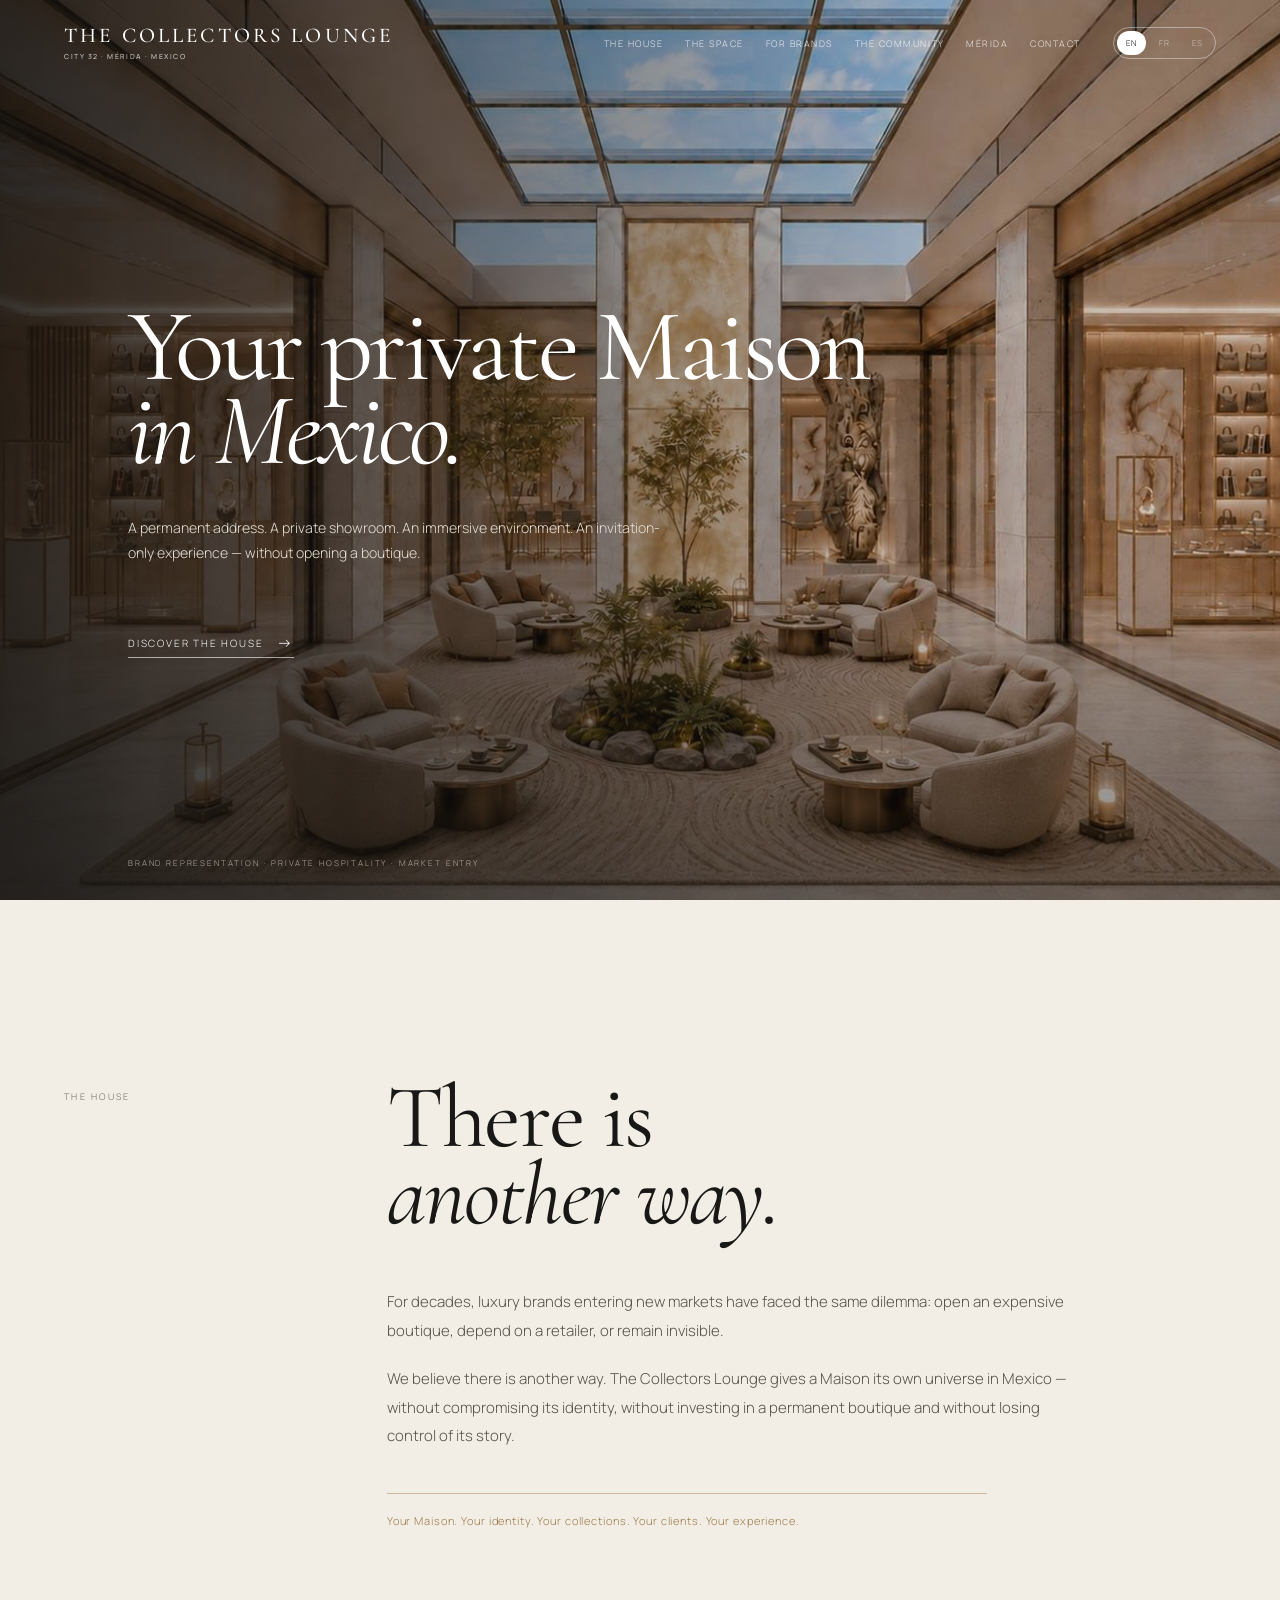
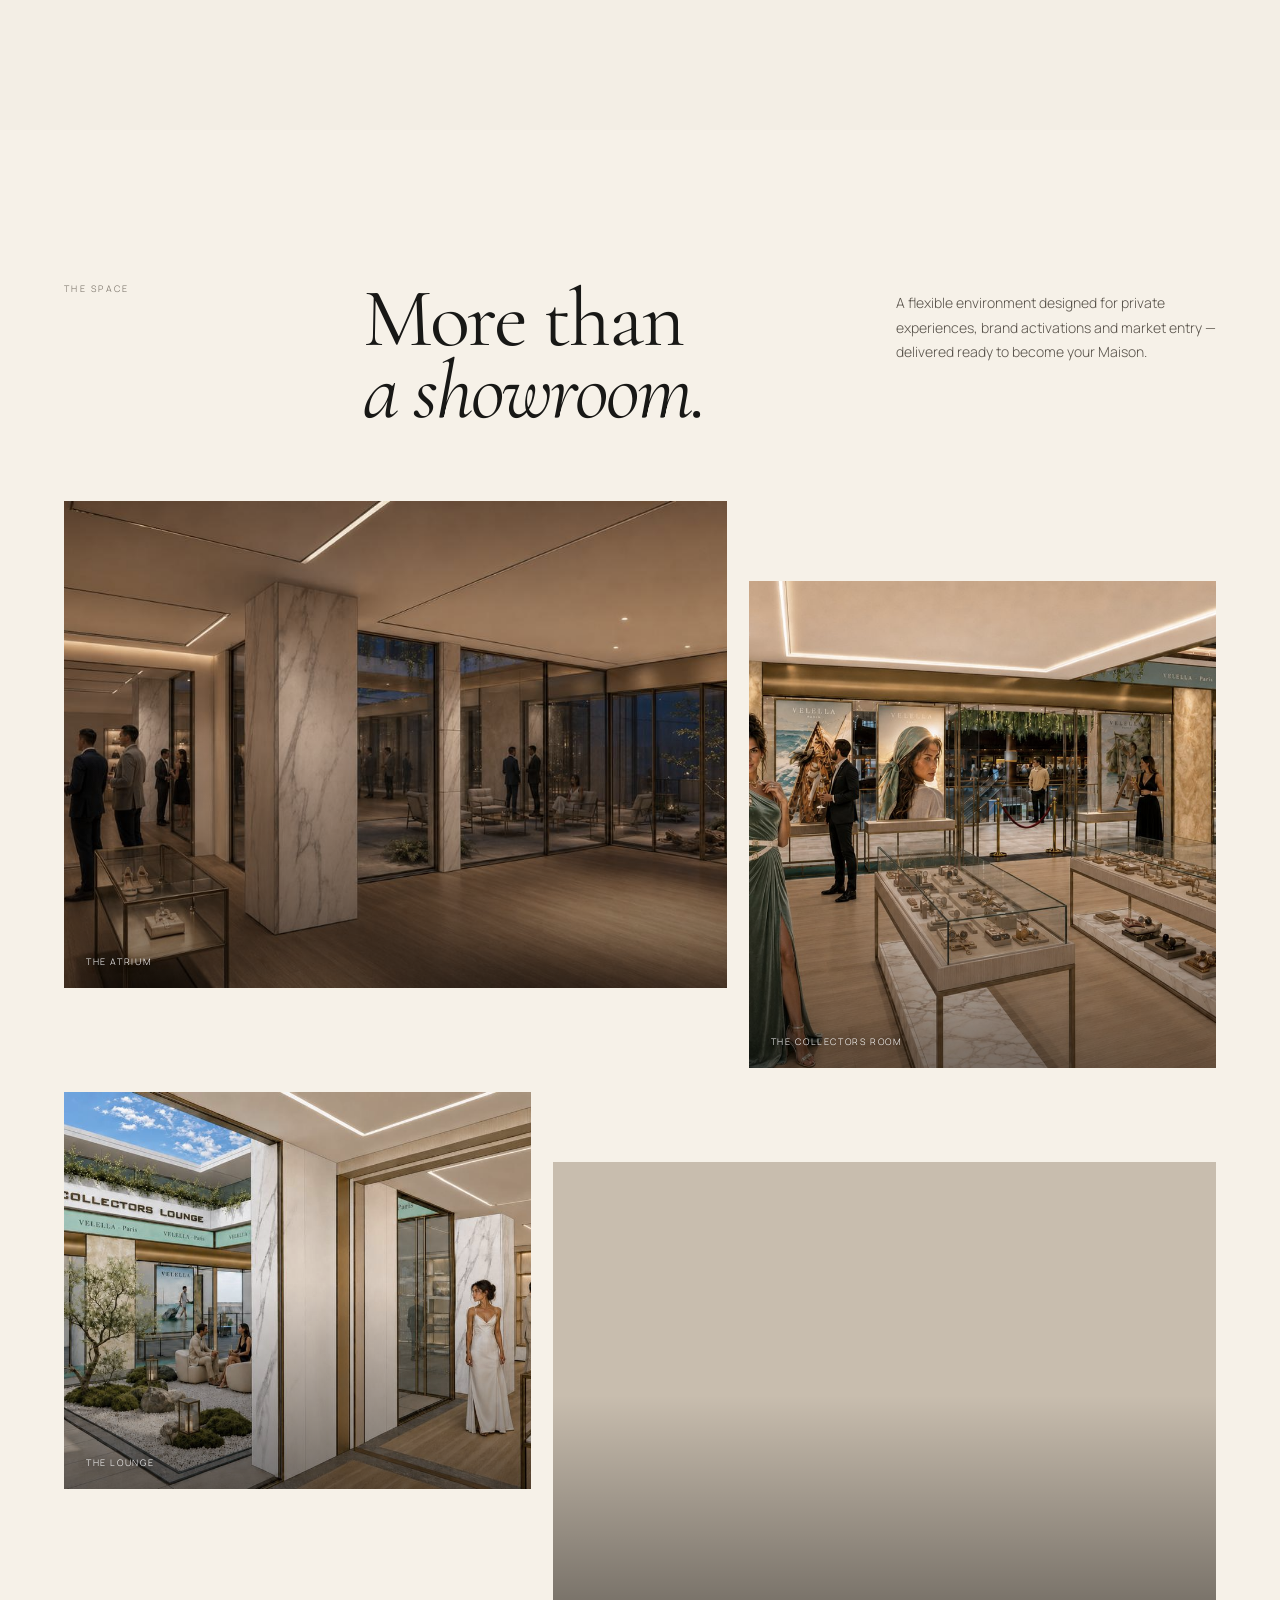
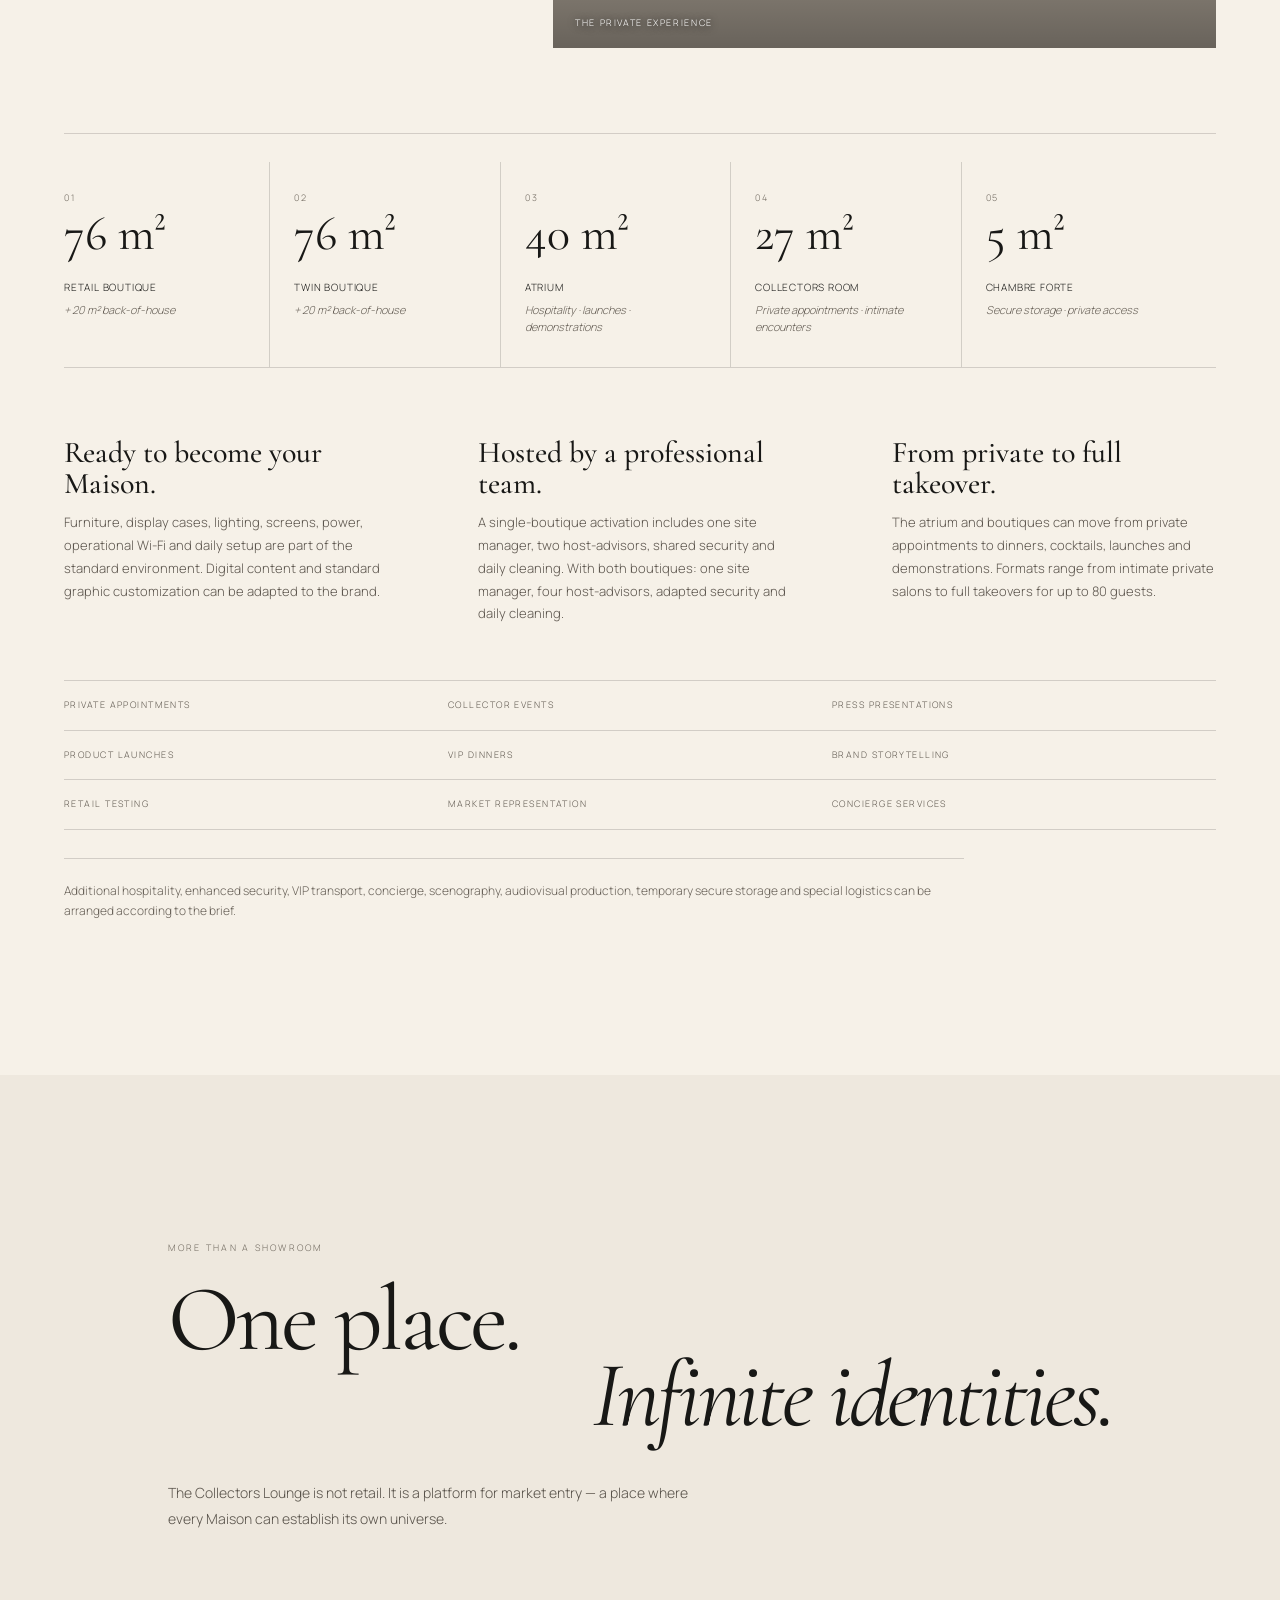
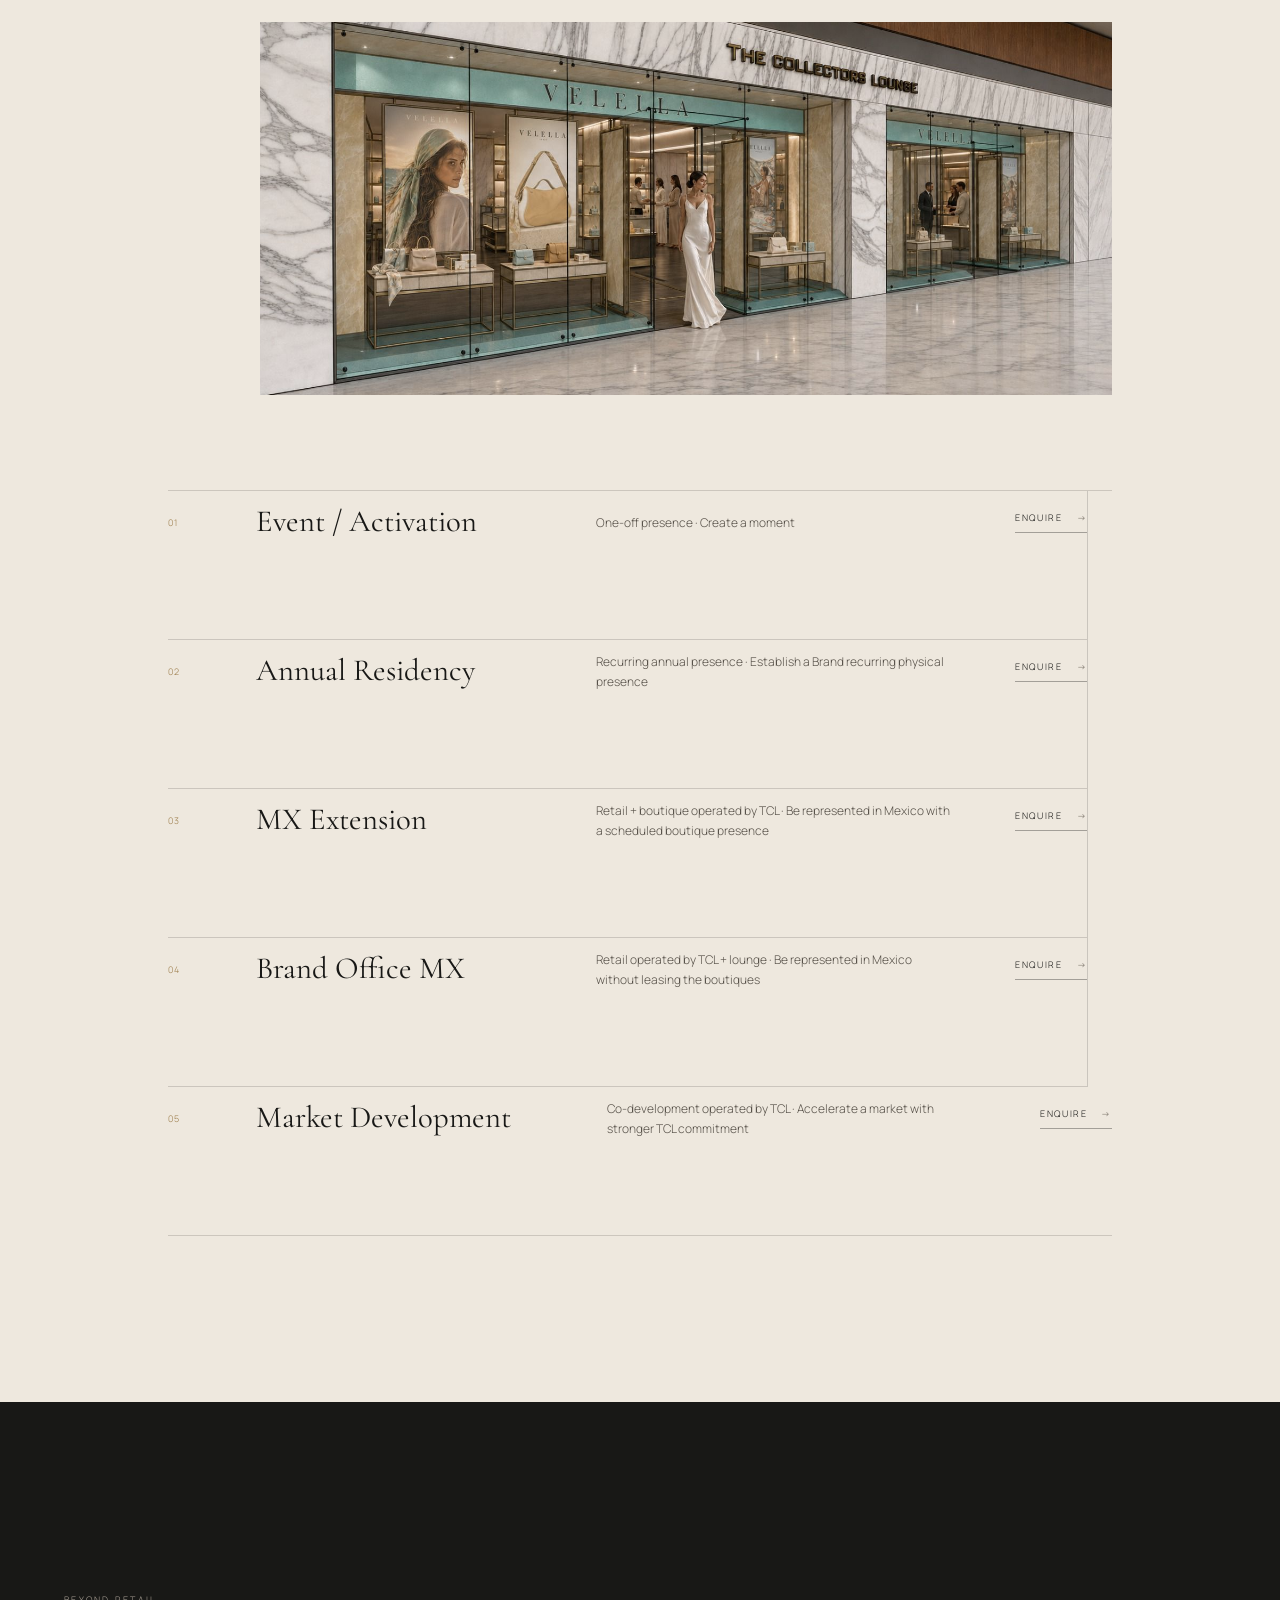
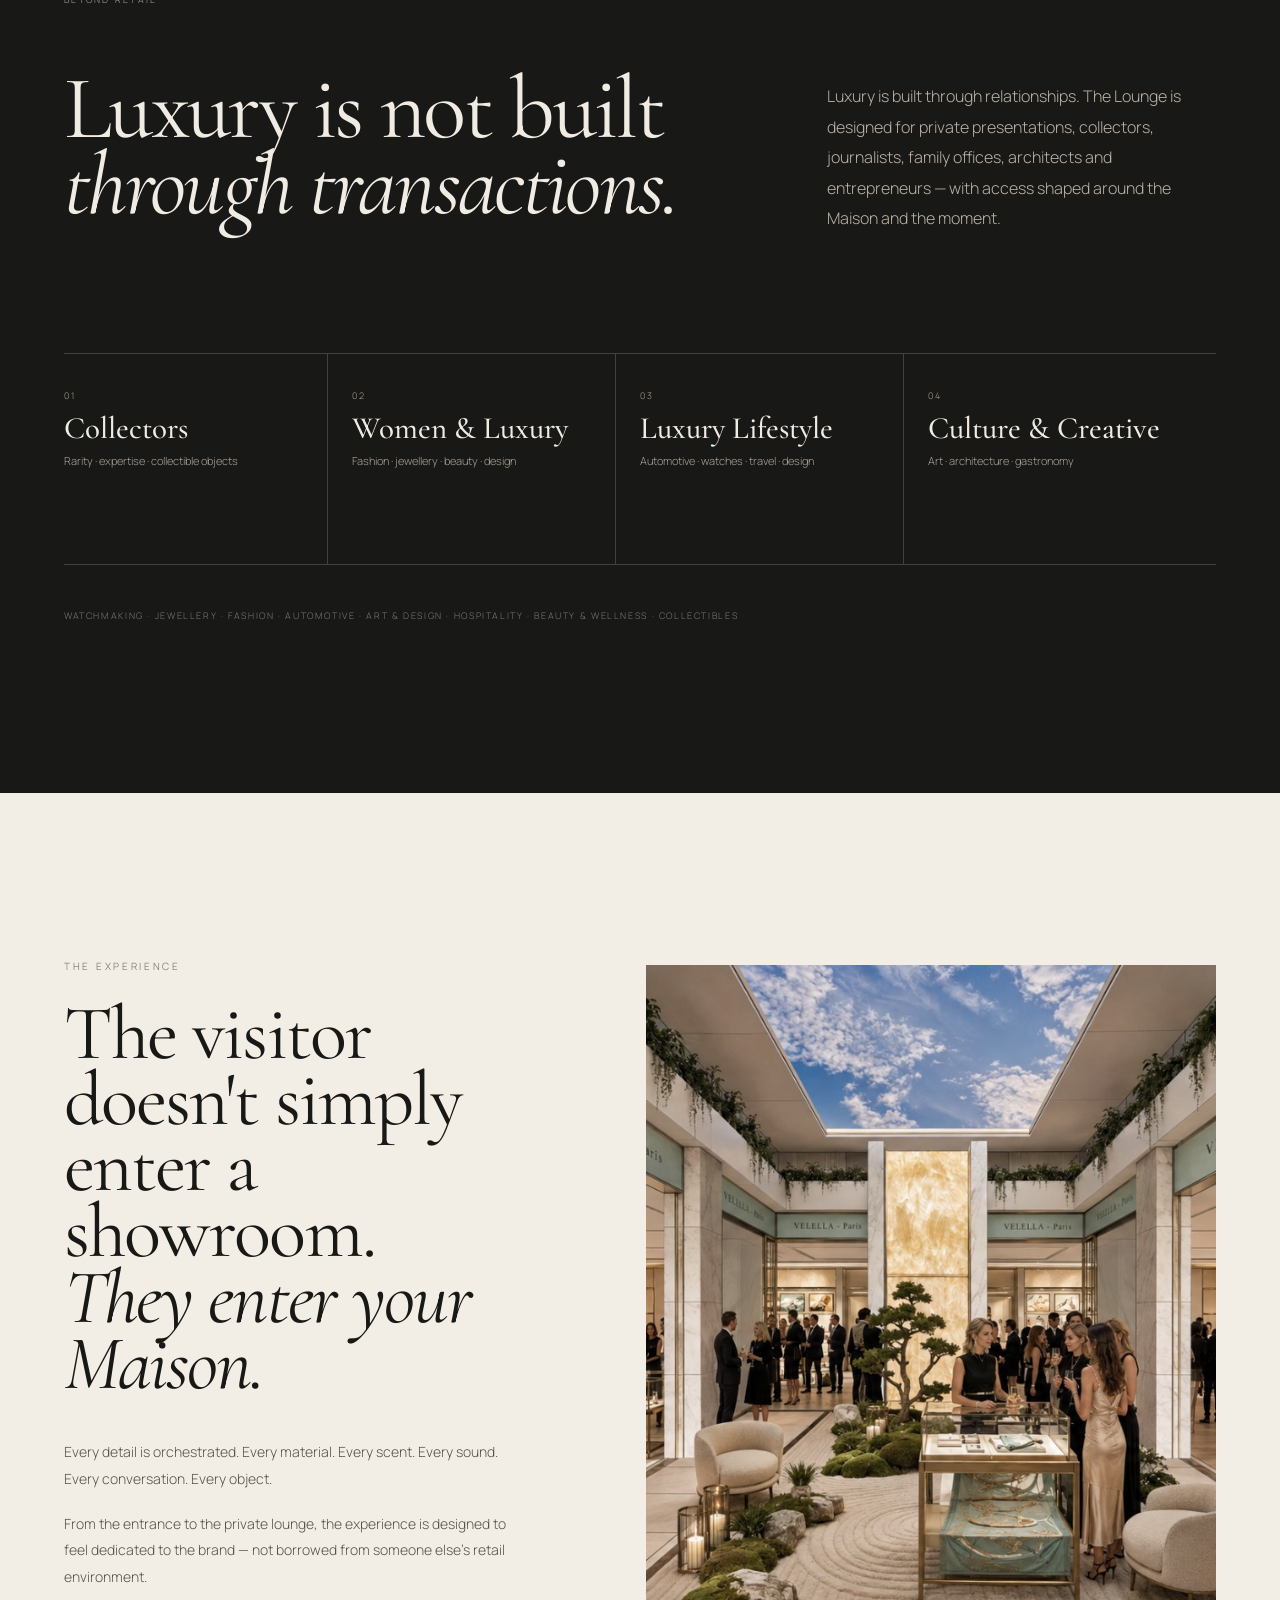
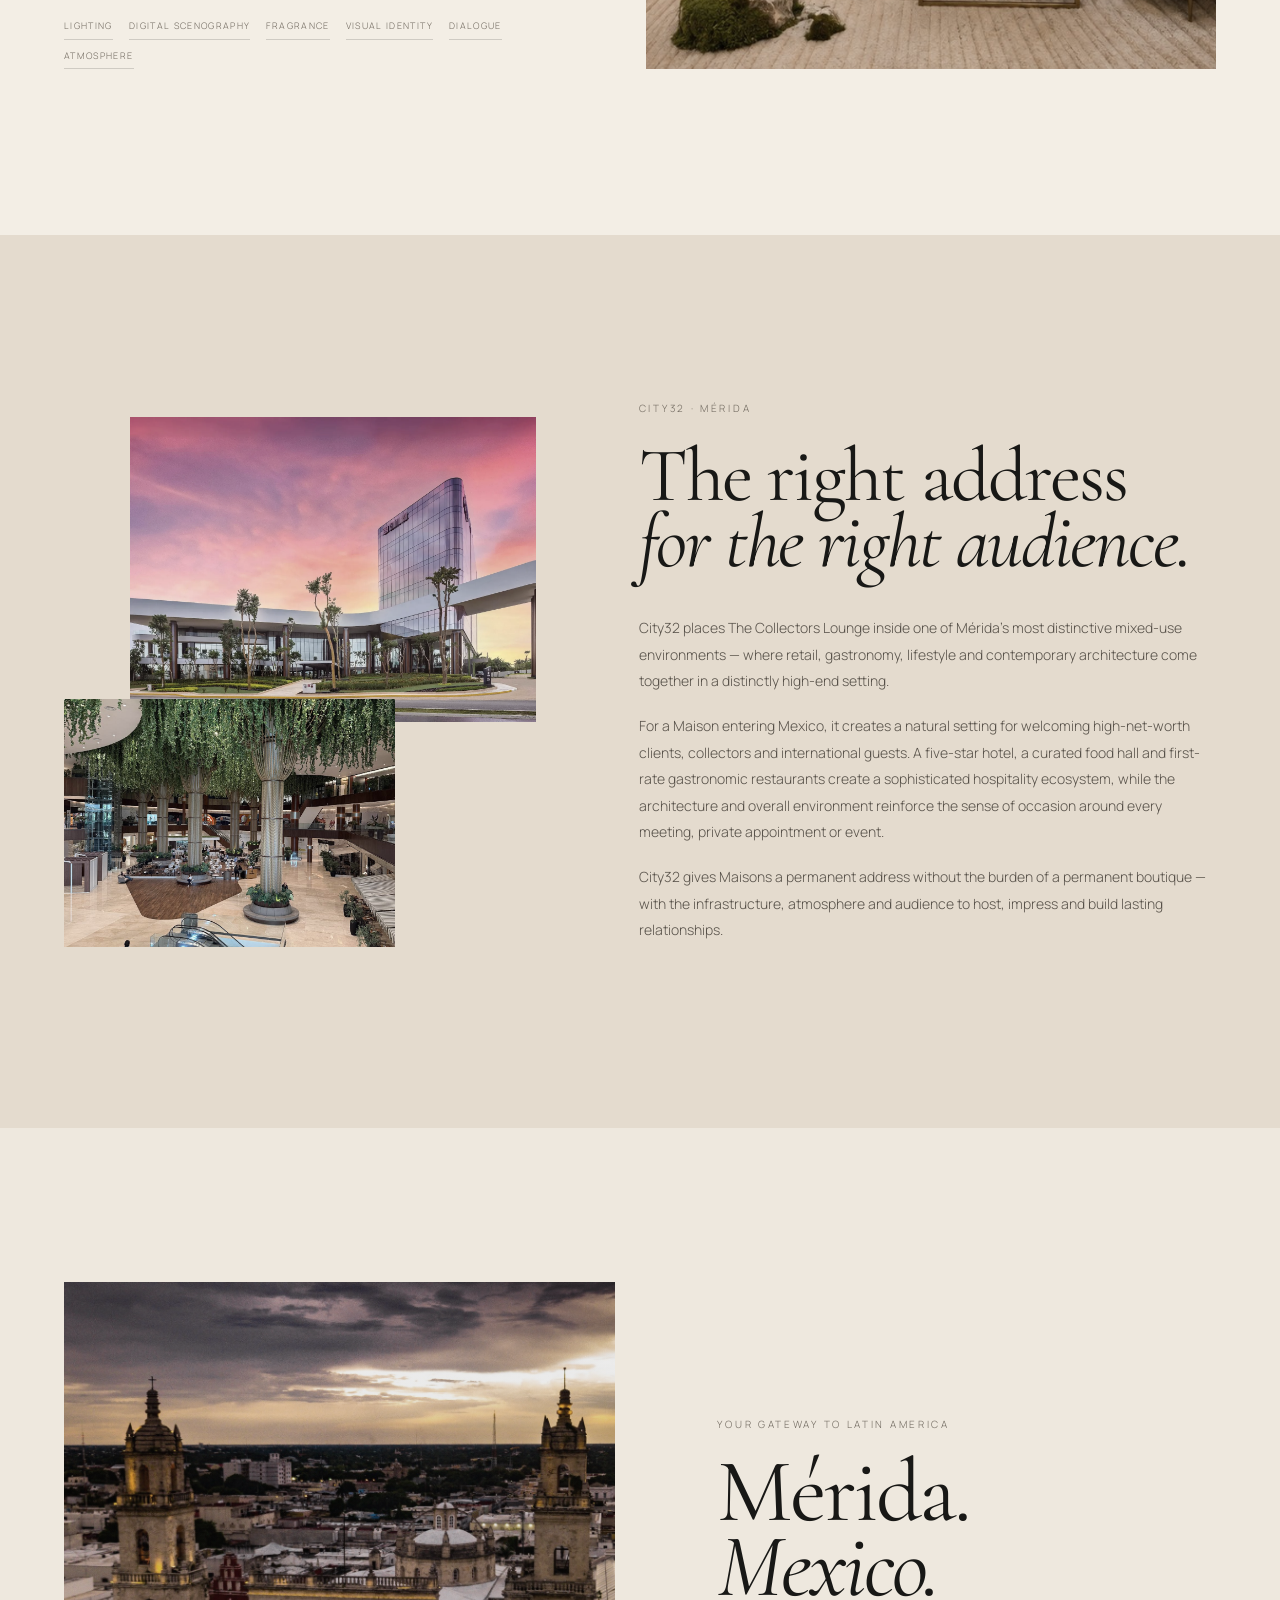
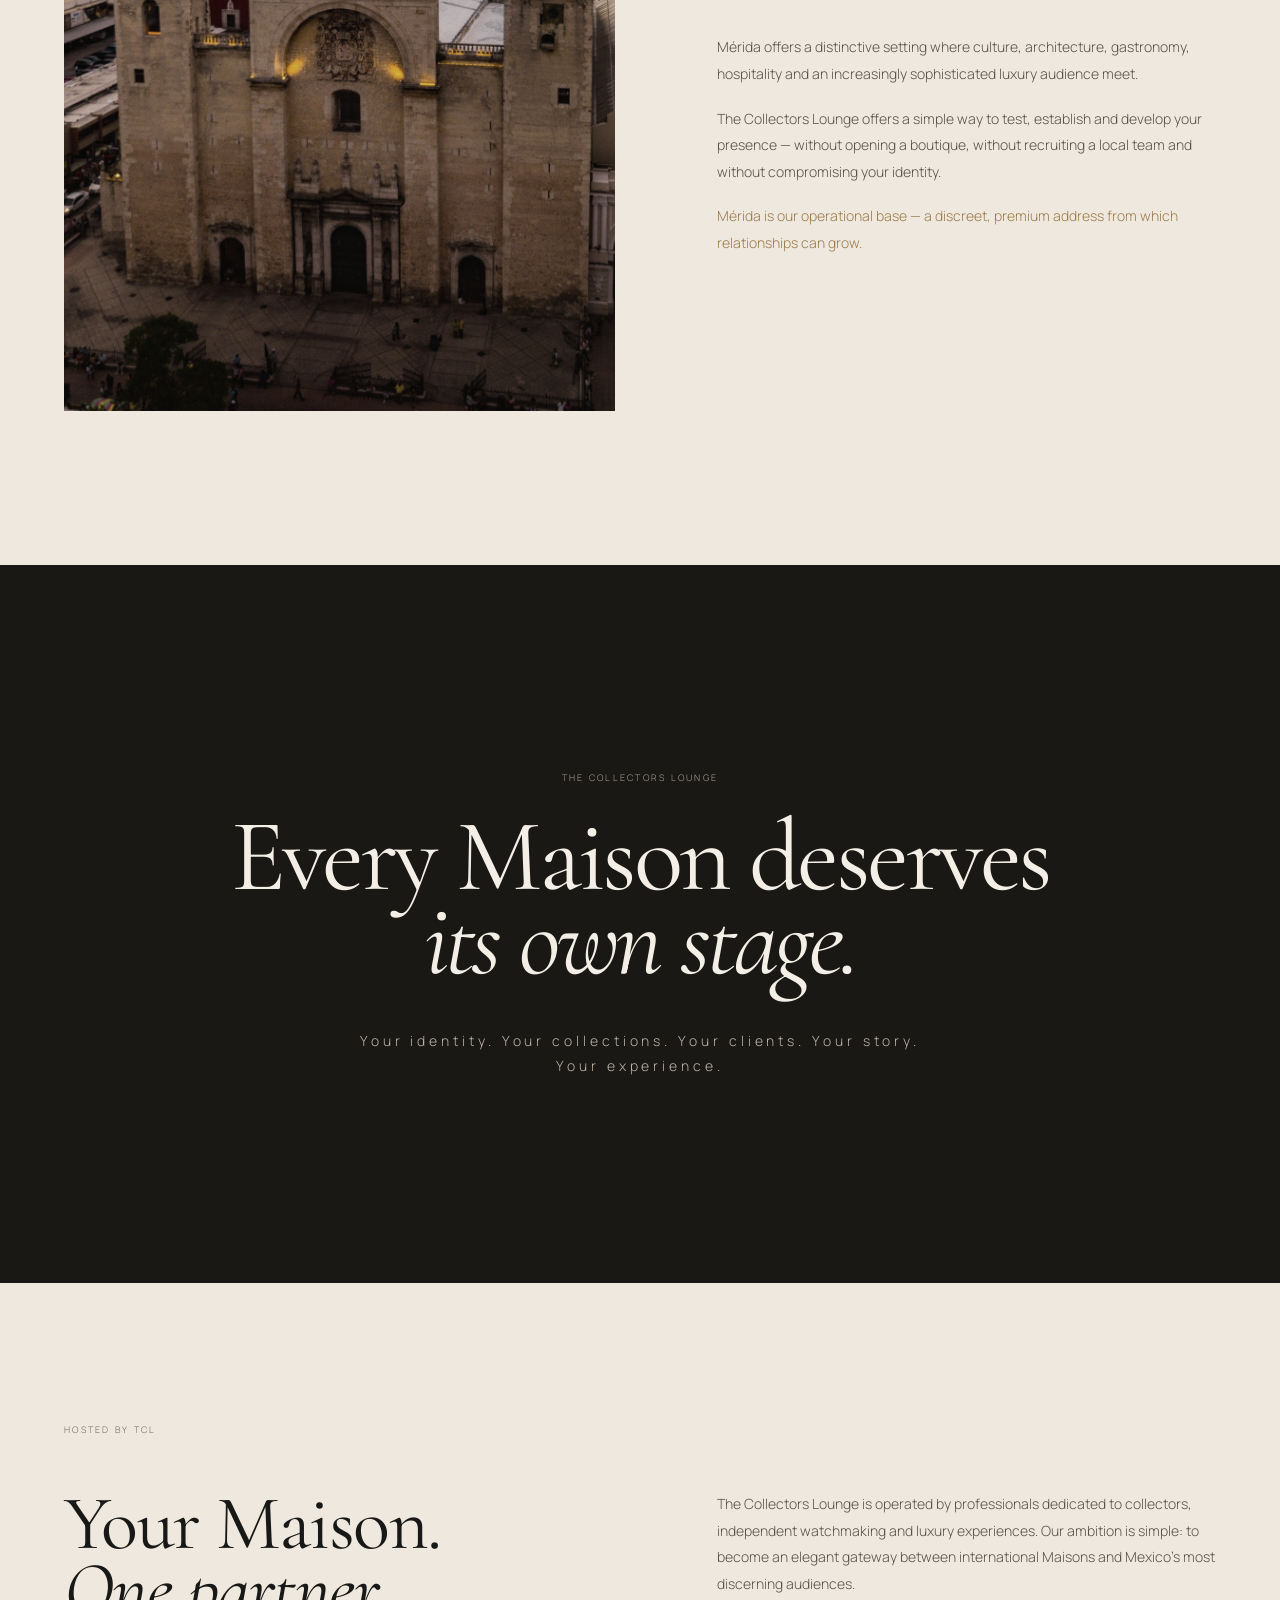
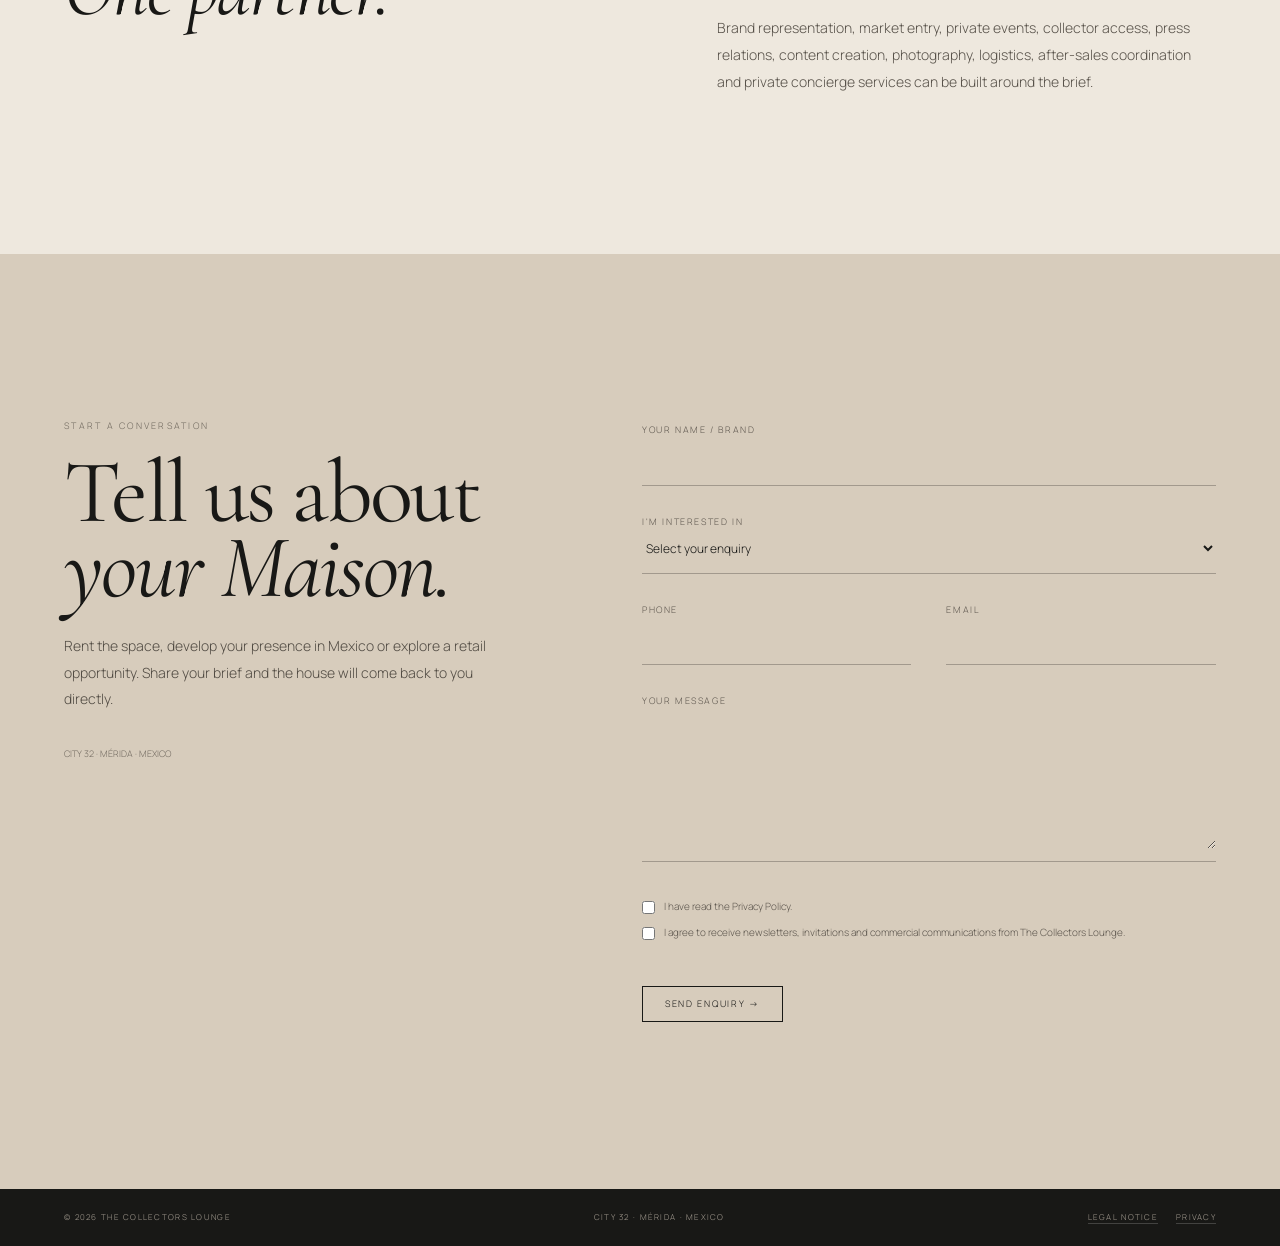
==== commit 4fdd3c81: "Add files via upload" ====
--- a/index.html
+++ b/index.html
@@ -74,4 +74,29 @@
 </form>
 </section>
 </main><footer><span>© 2026 THE COLLECTORS LOUNGE</span><span>CITY 32 · MÉRIDA · MEXICO</span><span class="footer-links"><a data-i18n="legal_link" href="legal.html">Legal Notice</a><a data-i18n="privacy_link" href="privacy.html">Privacy</a></span></footer><script src="script.js"></script>
+
+<script>
+document.addEventListener('DOMContentLoaded',function(){
+  const targets = document.querySelectorAll(
+    '.intro .copy, .space-section .space-gallery figure, .offer-grid article, ' +
+    '.community-grid > div, .experience-copy, .experience-image, .city32-copy, ' +
+    '.location-copy, .statement h2, .support-grid > div, .contact-intro, .contact-form'
+  );
+  targets.forEach(el=>el.classList.add('tcl-reveal'));
+  if(!('IntersectionObserver' in window)){
+    targets.forEach(el=>el.classList.add('tcl-visible'));
+    return;
+  }
+  const io=new IntersectionObserver(entries=>{
+    entries.forEach(entry=>{
+      if(entry.isIntersecting){
+        entry.target.classList.add('tcl-visible');
+        io.unobserve(entry.target);
+      }
+    });
+  },{threshold:.12,rootMargin:'0px 0px -7% 0px'});
+  targets.forEach(el=>io.observe(el));
+});
+</script>
+
 </body></html>
--- a/styles.css
+++ b/styles.css
@@ -320,3 +320,696 @@
   html{scroll-behavior:auto}
   *,*::before,*::after{scroll-behavior:auto!important;transition-duration:.01ms!important;animation-duration:.01ms!important;animation-iteration-count:1!important}
 }
+
+
+/* =========================================================
+   THE COLLECTORS LOUNGE — V6.1 ART DIRECTION PREVIEW
+   ========================================================= */
+
+:root{
+  --tcl-ink:#191815;
+  --tcl-ivory:#f4efe6;
+  --tcl-paper:#eee7dc;
+  --tcl-sand:#d2c6b6;
+  --tcl-gold:#9b7b48;
+  --tcl-line:rgba(25,24,21,.16);
+  --tcl-dark-line:rgba(244,239,230,.20);
+  --tcl-ease:cubic-bezier(.22,.61,.36,1);
+}
+
+/* --- 01 HERO: cinematic, quieter, more editorial --- */
+.hero{
+  min-height:100svh;
+  height:min(100svh,980px);
+  background:var(--tcl-ink);
+}
+.hero-img{
+  object-position:center 46%;
+  transform:scale(1.015);
+}
+.hero-shade{
+  background:
+    linear-gradient(90deg,rgba(18,17,15,.82) 0%,rgba(18,17,15,.42) 43%,rgba(18,17,15,.10) 78%),
+    linear-gradient(0deg,rgba(18,17,15,.40),transparent 35%);
+}
+.hero-content{
+  width:min(790px,76vw);
+  margin-left:10vw;
+  padding-top:clamp(40px,7vh,90px);
+}
+.hero-content h1{
+  font-size:clamp(4.5rem,8vw,8.4rem);
+  line-height:.82;
+  letter-spacing:-.035em;
+  margin:0;
+}
+.hero-content .lead{
+  max-width:540px;
+  margin-top:42px;
+  font-size:clamp(14px,1.1vw,16px);
+  line-height:1.8;
+}
+.hero-cta{
+  margin-top:38px;
+  font-size:10px;
+  letter-spacing:.18em;
+}
+.hero-foot{
+  left:10vw;
+  right:auto;
+  bottom:30px;
+  letter-spacing:.23em;
+  opacity:.76;
+}
+
+/* --- Shared editorial labels --- */
+.section>.label,
+.section-head>.label,
+.contact .label,
+.statement>p:first-child{
+  font-size:9px;
+  letter-spacing:.25em;
+}
+
+/* --- 02 THE HOUSE: more asymmetry and silence --- */
+.intro{
+  grid-template-columns:.42fr 1.58fr;
+  gap:8vw;
+  padding-top:clamp(9rem,14vw,14rem);
+  padding-bottom:clamp(9rem,14vw,14rem);
+}
+.intro .label{
+  padding-top:12px;
+}
+.copy{
+  max-width:820px;
+}
+.copy h2{
+  font-size:clamp(4rem,7vw,7rem);
+  line-height:.86;
+  letter-spacing:-.025em;
+  margin-bottom:55px;
+}
+.copy p{
+  max-width:680px;
+  font-size:15px;
+  line-height:1.9;
+}
+.copy .gold-note{
+  max-width:600px;
+  margin-top:42px;
+  padding-top:18px;
+  border-top:1px solid rgba(155,123,72,.45);
+  font-size:11px!important;
+  line-height:1.7;
+  letter-spacing:.08em;
+}
+
+/* --- 03 THE SPACE: editorial mosaic --- */
+.space-section{
+  padding-top:clamp(8rem,12vw,12rem);
+  padding-bottom:clamp(8rem,12vw,12rem);
+}
+.space-section .section-head{
+  grid-template-columns:.55fr 1.1fr .75fr;
+  margin-bottom:75px;
+}
+.space-section .section-head h2{
+  font-size:clamp(4rem,6.5vw,6.8rem);
+  line-height:.86;
+  letter-spacing:-.025em;
+}
+.space-gallery{
+  grid-template-columns:repeat(12,minmax(0,1fr));
+  gap:22px;
+  margin-bottom:24px;
+}
+.space-gallery figure{
+  aspect-ratio:auto;
+  height:clamp(360px,38vw,590px);
+}
+.space-gallery figure:first-child{
+  grid-column:1 / span 7;
+}
+.space-gallery figure:nth-child(2){
+  grid-column:8 / span 5;
+  margin-top:80px;
+}
+.space-gallery-extra{
+  margin-bottom:85px;
+}
+.space-gallery-extra figure:first-child{
+  grid-column:1 / span 5;
+  height:clamp(300px,31vw,480px);
+  margin-top:0;
+}
+.space-gallery-extra figure:nth-child(2){
+  grid-column:6 / span 7;
+  height:clamp(360px,38vw,590px);
+  margin-top:70px;
+}
+.space-gallery img{
+  filter:saturate(.76);
+  transition:transform 1s var(--tcl-ease);
+}
+.space-gallery figure:hover img{
+  transform:scale(1.022);
+}
+.space-stats{
+  border-top:1px solid var(--tcl-line);
+  padding-top:28px;
+}
+
+/* --- 04 OFFERS: turn cards into a Maison catalogue --- */
+.offers{
+  padding-top:clamp(9rem,13vw,13rem);
+  padding-bottom:clamp(9rem,13vw,13rem);
+}
+.offers-head{
+  width:min(82%,var(--content));
+}
+.identity-title{
+  display:block;
+  font-size:clamp(4.4rem,7.3vw,8rem);
+  line-height:.82;
+  letter-spacing:-.035em;
+  margin-top:28px;
+}
+.identity-title span,
+.identity-title i{
+  display:block;
+}
+.identity-title i{
+  text-align:right;
+}
+.offers-head>p{
+  max-width:520px;
+  margin-top:45px;
+  line-height:1.85;
+}
+.identity-image{
+  width:min(74%,var(--content));
+  margin:90px 9% 0 auto;
+  aspect-ratio:16/7;
+}
+.identity-image img{
+  object-position:center 48%;
+  transition:transform 1s var(--tcl-ease);
+}
+.offer-grid{
+  width:min(82%,var(--content));
+  display:block;
+  margin-top:95px;
+  border-top:1px solid var(--tcl-line);
+}
+.offer-grid article{
+  display:grid;
+  grid-template-columns:60px 1.2fr 1.5fr auto;
+  align-items:center;
+  gap:28px;
+  min-height:122px;
+  padding:22px 0;
+  border-bottom:1px solid var(--tcl-line);
+  transition:padding .45s var(--tcl-ease),background .45s var(--tcl-ease);
+}
+.offer-grid article:hover{
+  padding-left:18px;
+  padding-right:18px;
+  background:rgba(155,123,72,.055);
+}
+.offer-grid article>span{
+  font-size:9px;
+  letter-spacing:.2em;
+  color:var(--tcl-gold);
+}
+.offer-grid h3{
+  font-size:clamp(25px,2.4vw,36px);
+  line-height:1;
+  margin:0;
+}
+.offer-grid p{
+  min-height:0;
+  max-width:360px;
+  margin:0;
+  font-size:12px;
+  line-height:1.65;
+}
+.offer-grid .line-link{
+  white-space:nowrap;
+}
+
+/* --- 05 BEYOND RETAIL: manifesto treatment --- */
+.community{
+  padding-top:clamp(10rem,15vw,15rem);
+  padding-bottom:clamp(9rem,13vw,13rem);
+}
+.community-top{
+  grid-template-columns:1.25fr .75fr;
+  gap:9vw;
+  margin:65px 0 110px;
+}
+.community-top h2{
+  font-size:clamp(4.2rem,7vw,7.6rem);
+  line-height:.84;
+  letter-spacing:-.03em;
+}
+.community-top p{
+  align-self:end;
+  line-height:1.9;
+}
+.community-grid{
+  grid-template-columns:repeat(4,1fr);
+}
+.community-grid>div{
+  min-height:210px;
+  padding:34px 26px 34px 0;
+}
+.community-grid strong{
+  font-size:31px;
+}
+.universes{
+  margin-top:40px;
+  letter-spacing:.18em;
+  line-height:2.4;
+  opacity:.7;
+}
+
+/* --- 06 EXPERIENCE: image as an object, not a card --- */
+.experience{
+  grid-template-columns:.9fr 1.1fr;
+  gap:9vw;
+  padding-top:clamp(9rem,13vw,13rem);
+  padding-bottom:clamp(9rem,13vw,13rem);
+}
+.experience-copy h2{
+  font-size:clamp(3.8rem,6vw,6.3rem);
+  line-height:.86;
+  letter-spacing:-.025em;
+  margin:28px 0 42px;
+}
+.experience-copy p{
+  line-height:1.9;
+}
+.experience-image{
+  height:clamp(500px,55vw,760px);
+}
+.experience-image img{
+  object-position:center;
+  transition:transform 1.1s var(--tcl-ease);
+}
+
+/* --- 07 CITY32: staggered architecture --- */
+.city32{
+  grid-template-columns:.9fr 1.1fr;
+  gap:8vw;
+  padding-top:clamp(9rem,13vw,13rem);
+  padding-bottom:clamp(9rem,13vw,13rem);
+}
+.city32-images{
+  gap:22px;
+}
+.city32-exterior{
+  width:86%;
+  margin-left:auto;
+  aspect-ratio:4/3;
+}
+.city32-interior{
+  width:70%;
+  aspect-ratio:4/3;
+  margin-top:-45px;
+}
+.city32-copy{
+  max-width:650px;
+}
+.city32-copy h2{
+  font-size:clamp(3.8rem,6vw,6.3rem);
+  line-height:.86;
+  letter-spacing:-.025em;
+  margin:28px 0 40px;
+}
+.city32-copy p{
+  line-height:1.9;
+}
+
+/* --- 08 MERIDA: destination image dominance --- */
+.location{
+  grid-template-columns:1.05fr .95fr;
+  gap:8vw;
+  padding-top:clamp(8rem,12vw,12rem);
+  padding-bottom:clamp(8rem,12vw,12rem);
+}
+.location-image{
+  height:clamp(520px,57vw,820px);
+}
+.location-copy h2{
+  font-size:clamp(4.2rem,7vw,7rem);
+  line-height:.84;
+  letter-spacing:-.03em;
+}
+.location-copy p{
+  line-height:1.9;
+}
+
+/* --- 09 SIGNATURE STATEMENT: dark interlude --- */
+.statement{
+  padding:clamp(11rem,16vw,17rem) 7vw;
+  background:var(--tcl-ink);
+  color:var(--tcl-ivory);
+}
+.statement p:first-child{
+  color:#a9a196;
+}
+.statement h2{
+  font-size:clamp(4.5rem,8vw,8.5rem);
+  line-height:.82;
+  letter-spacing:-.035em;
+}
+.statement-sub{
+  color:#bcb4a9!important;
+  max-width:600px;
+  margin:45px auto 0!important;
+  line-height:1.8!important;
+}
+
+/* --- 10 HOSTED BY TCL --- */
+.house-support{
+  padding-top:clamp(8rem,11vw,11rem);
+  padding-bottom:clamp(8rem,11vw,11rem);
+}
+.support-grid{
+  gap:12vw;
+  margin-top:55px;
+}
+.support-grid h2{
+  font-size:clamp(4rem,6vw,6.2rem);
+  line-height:.86;
+}
+.support-grid p{
+  line-height:1.9;
+}
+
+/* --- 11 CONTACT: private invitation --- */
+.contact{
+  grid-template-columns:.85fr 1.15fr;
+  gap:12vw;
+  padding:clamp(9rem,13vw,13rem) var(--gutter);
+  background:#d7ccbc;
+}
+.contact h2{
+  font-size:clamp(4.2rem,7vw,7rem);
+  line-height:.84;
+  letter-spacing:-.03em;
+}
+.contact-intro>p:first-of-type{
+  line-height:1.9;
+}
+.contact-form{
+  gap:30px 35px;
+  align-content:start;
+}
+.form-field{
+  padding-bottom:12px;
+  border-bottom-color:rgba(25,24,21,.28);
+}
+.form-field input,
+.form-field select,
+.form-field textarea{
+  background:transparent;
+}
+.contact-form button,
+.contact-form .submit,
+.contact-form input[type="submit"]{
+  margin-top:10px;
+}
+
+/* --- subtle reveal, only when JS adds .tcl-reveal-ready --- */
+.tcl-reveal{
+  opacity:0;
+  transform:translateY(24px);
+  transition:opacity .9s var(--tcl-ease),transform .9s var(--tcl-ease);
+}
+.tcl-reveal.tcl-visible{
+  opacity:1;
+  transform:none;
+}
+
+/* --- MOBILE: deliberately re-composed, not desktop stacked --- */
+@media (max-width:720px){
+  .hero{
+    min-height:92svh;
+    height:92svh;
+  }
+  .hero-img{
+    object-position:58% center;
+  }
+  .hero-content{
+    width:auto;
+    margin:0;
+    padding:0 8vw 80px;
+    align-self:flex-end;
+  }
+  .hero-content h1{
+    font-size:clamp(3.65rem,16vw,5.6rem);
+    line-height:.84;
+  }
+  .hero-content .lead{
+    margin-top:30px;
+    font-size:13px;
+    line-height:1.75;
+  }
+  .hero-foot{
+    left:8vw;
+    bottom:22px;
+    font-size:7px;
+    letter-spacing:.17em;
+  }
+
+  .intro{
+    display:block;
+    padding-top:6.75rem;
+    padding-bottom:7.25rem;
+  }
+  .intro .label{
+    margin-bottom:48px;
+  }
+  .copy h2{
+    font-size:clamp(3.6rem,15vw,5.4rem);
+    margin-bottom:42px;
+  }
+  .copy p{
+    font-size:14px;
+    line-height:1.85;
+  }
+
+  .space-section .section-head{
+    display:block;
+    margin-bottom:55px;
+  }
+  .space-section .section-head h2{
+    font-size:clamp(3.6rem,15vw,5.3rem);
+    margin:22px 0 30px;
+  }
+  .space-gallery{
+    display:block;
+    margin-bottom:0;
+  }
+  .space-gallery figure,
+  .space-gallery-extra figure{
+    width:100%;
+    height:auto!important;
+    aspect-ratio:4/3;
+    margin:0 0 18px!important;
+  }
+  .space-gallery-extra{
+    margin-top:0;
+  }
+  .space-stats{
+    margin-top:55px;
+  }
+
+  .offers{
+    padding-top:7.5rem;
+    padding-bottom:7.5rem;
+  }
+  .offers-head,
+  .identity-image,
+  .offer-grid{
+    width:84%;
+  }
+  .identity-title{
+    font-size:clamp(3.8rem,15vw,5.4rem);
+    margin-top:25px;
+  }
+  .identity-title i{
+    text-align:left;
+    margin-left:12vw;
+  }
+  .identity-image{
+    width:84%;
+    margin:55px auto 0;
+    aspect-ratio:4/3;
+  }
+  .offer-grid{
+    margin-top:70px;
+  }
+  .offer-grid article{
+    grid-template-columns:38px 1fr;
+    gap:6px 18px;
+    min-height:0;
+    padding:28px 0 30px;
+  }
+  .offer-grid article>span{
+    grid-row:1 / span 2;
+    align-self:start;
+    padding-top:5px;
+  }
+  .offer-grid h3{
+    font-size:29px;
+  }
+  .offer-grid p{
+    grid-column:2;
+    max-width:none;
+    margin-top:8px;
+  }
+  .offer-grid .line-link{
+    grid-column:2;
+    margin-top:12px;
+  }
+
+  .community{
+    padding-top:8rem;
+    padding-bottom:7rem;
+  }
+  .community-top{
+    display:block;
+    margin:48px 0 70px;
+  }
+  .community-top h2{
+    font-size:clamp(3.7rem,15vw,5.5rem);
+  }
+  .community-top p{
+    margin-top:38px;
+    line-height:1.85;
+  }
+  .community-grid{
+    grid-template-columns:1fr 1fr;
+  }
+  .community-grid>div{
+    min-height:170px;
+    padding:24px 18px 25px 0;
+  }
+  .community-grid>div:nth-child(2){
+    padding-left:18px;
+    border-right:0;
+  }
+  .community-grid>div:nth-child(4){
+    padding-left:18px;
+    border-right:0;
+  }
+  .community-grid strong{
+    font-size:25px;
+  }
+
+  .experience{
+    display:flex;
+    flex-direction:column;
+    gap:55px;
+    padding-top:7.5rem;
+    padding-bottom:7.5rem;
+  }
+  .experience-copy h2{
+    font-size:clamp(3.4rem,14vw,5rem);
+  }
+  .experience-image{
+    width:100%;
+    height:auto;
+    aspect-ratio:4/5;
+  }
+
+  .city32{
+    display:flex;
+    flex-direction:column;
+    gap:60px;
+    padding-top:7.5rem;
+    padding-bottom:7.5rem;
+  }
+  .city32-images{
+    width:100%;
+  }
+  .city32-exterior,
+  .city32-interior{
+    width:100%;
+    margin:0;
+    aspect-ratio:4/3;
+  }
+  .city32-copy h2{
+    font-size:clamp(3.5rem,14vw,5.2rem);
+  }
+
+  .location{
+    display:flex;
+    flex-direction:column;
+    gap:55px;
+    padding-top:7.5rem;
+    padding-bottom:7.5rem;
+  }
+  .location-image{
+    width:100%;
+    height:auto;
+    aspect-ratio:4/5;
+  }
+  .location-copy h2{
+    font-size:clamp(3.8rem,15vw,5.5rem);
+  }
+
+  .statement{
+    padding:9rem 8vw;
+  }
+  .statement h2{
+    font-size:clamp(4rem,16vw,6rem);
+  }
+
+  .support-grid{
+    display:block;
+    margin-top:45px;
+  }
+  .support-grid>div+div{
+    margin-top:45px;
+  }
+  .support-grid h2{
+    font-size:clamp(3.8rem,15vw,5.3rem);
+  }
+
+  .contact{
+    display:block;
+    padding:8rem 8vw;
+  }
+  .contact-intro{
+    max-width:none;
+    margin-bottom:65px;
+  }
+  .contact h2{
+    font-size:clamp(3.8rem,15vw,5.5rem);
+  }
+  .contact-form{
+    display:grid;
+    grid-template-columns:1fr;
+    gap:27px;
+  }
+  .form-field-full{
+    grid-column:auto;
+  }
+}
+
+/* motion fallback */
+@media (prefers-reduced-motion:reduce){
+  .tcl-reveal{
+    opacity:1!important;
+    transform:none!important;
+    transition:none!important;
+  }
+  img,.offer-grid article{
+    transition:none!important;
+  }
+}
+
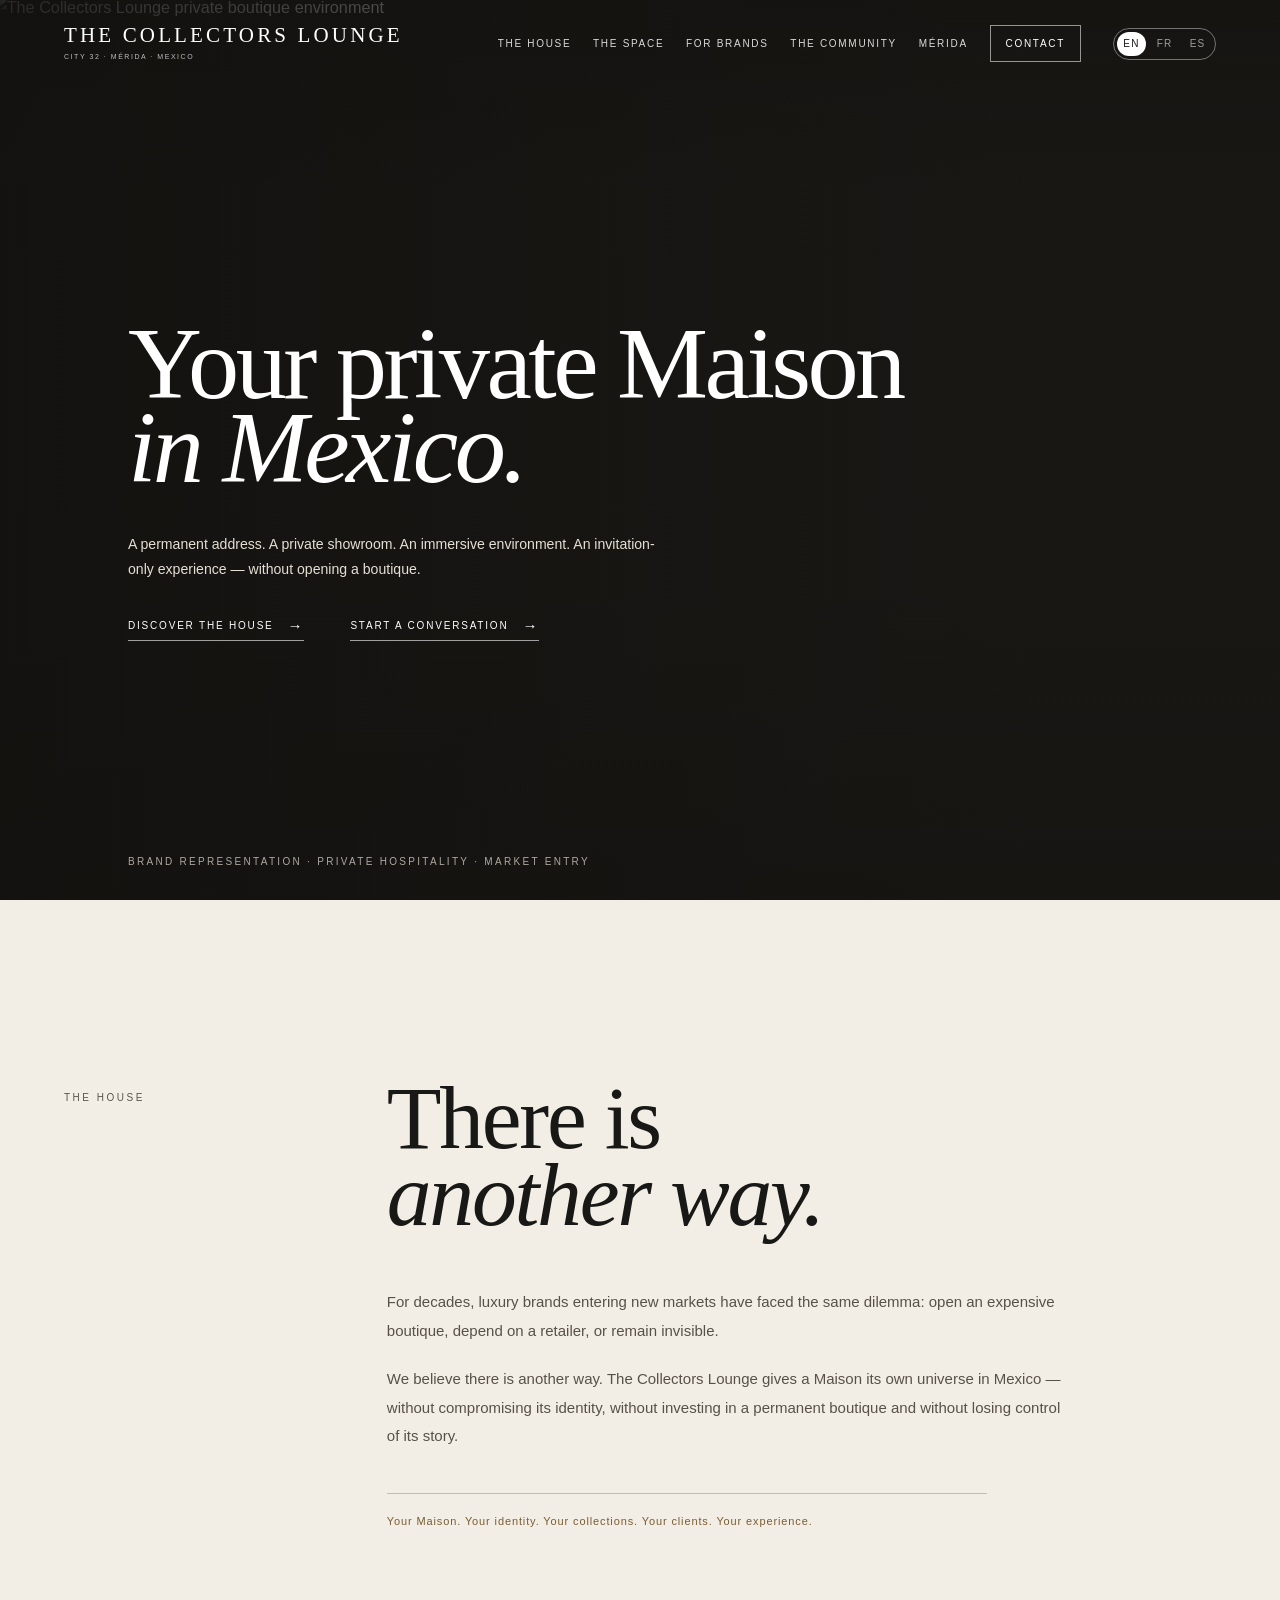
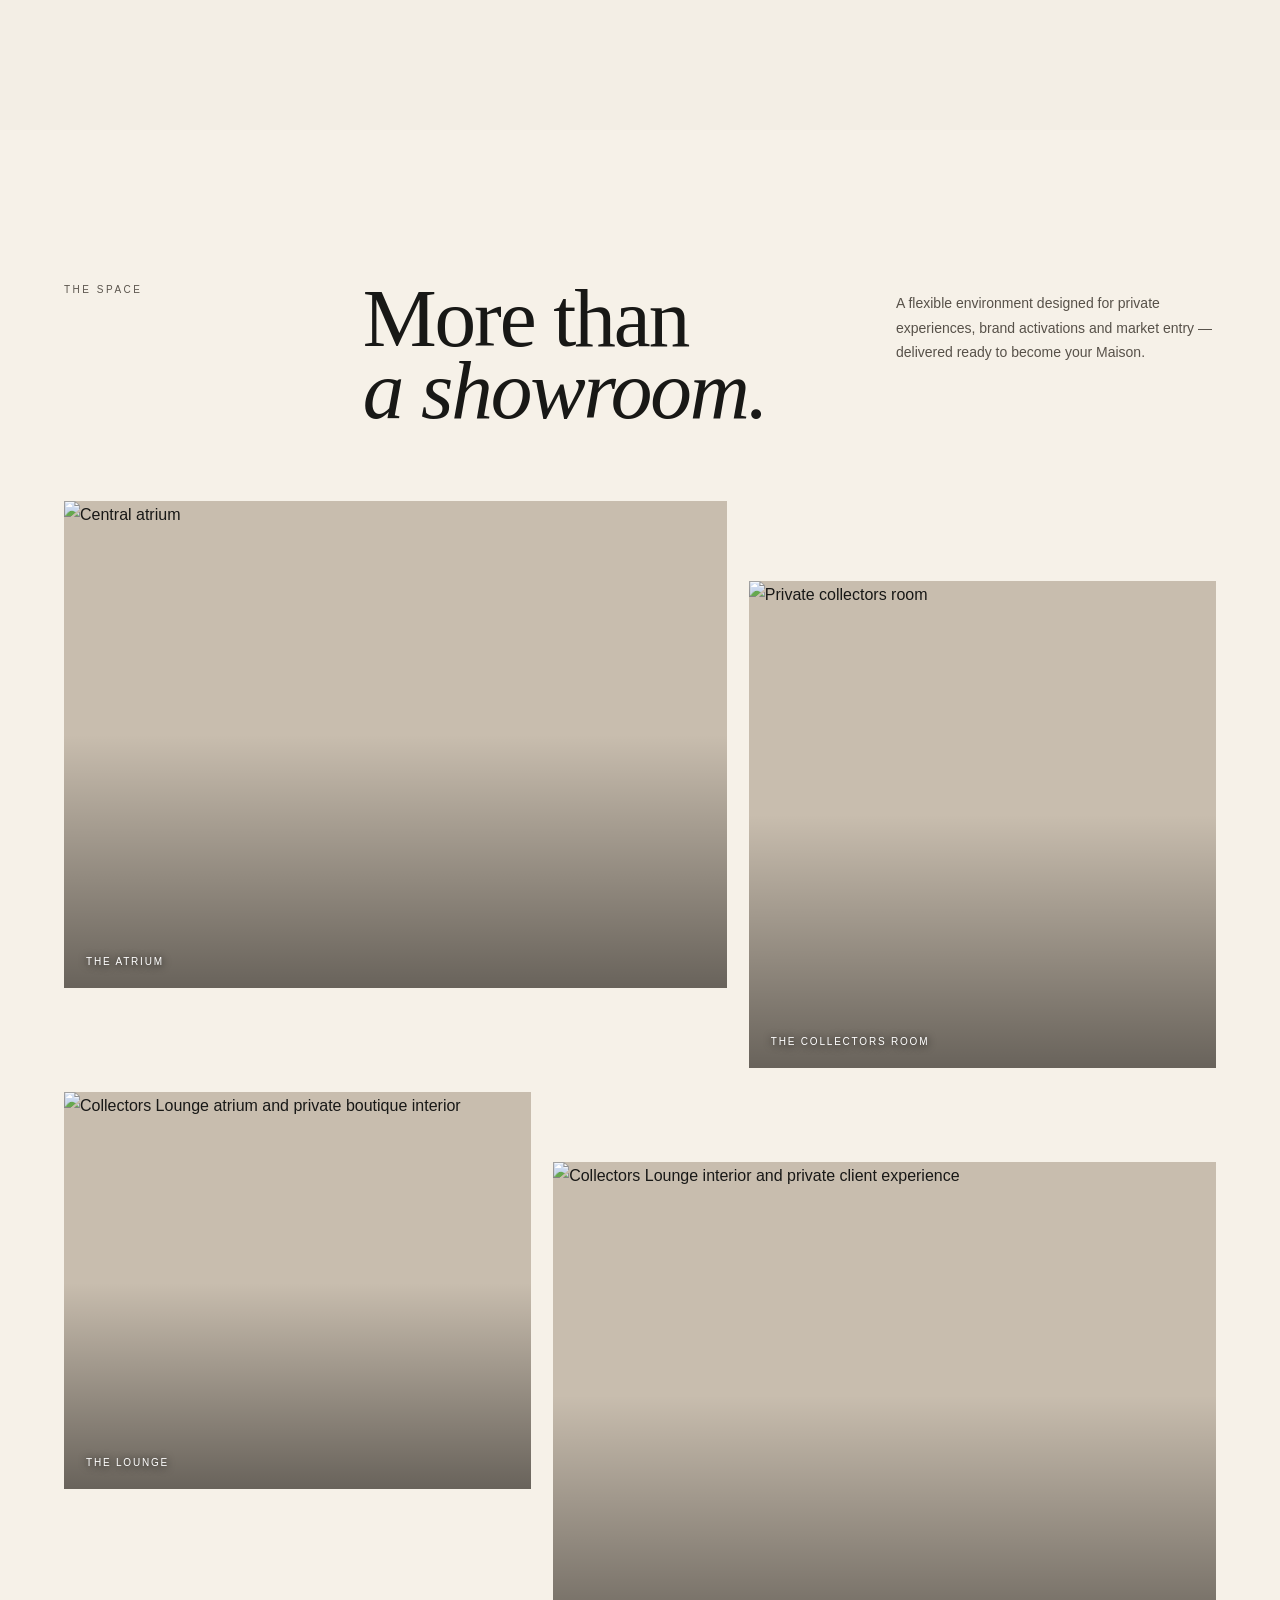
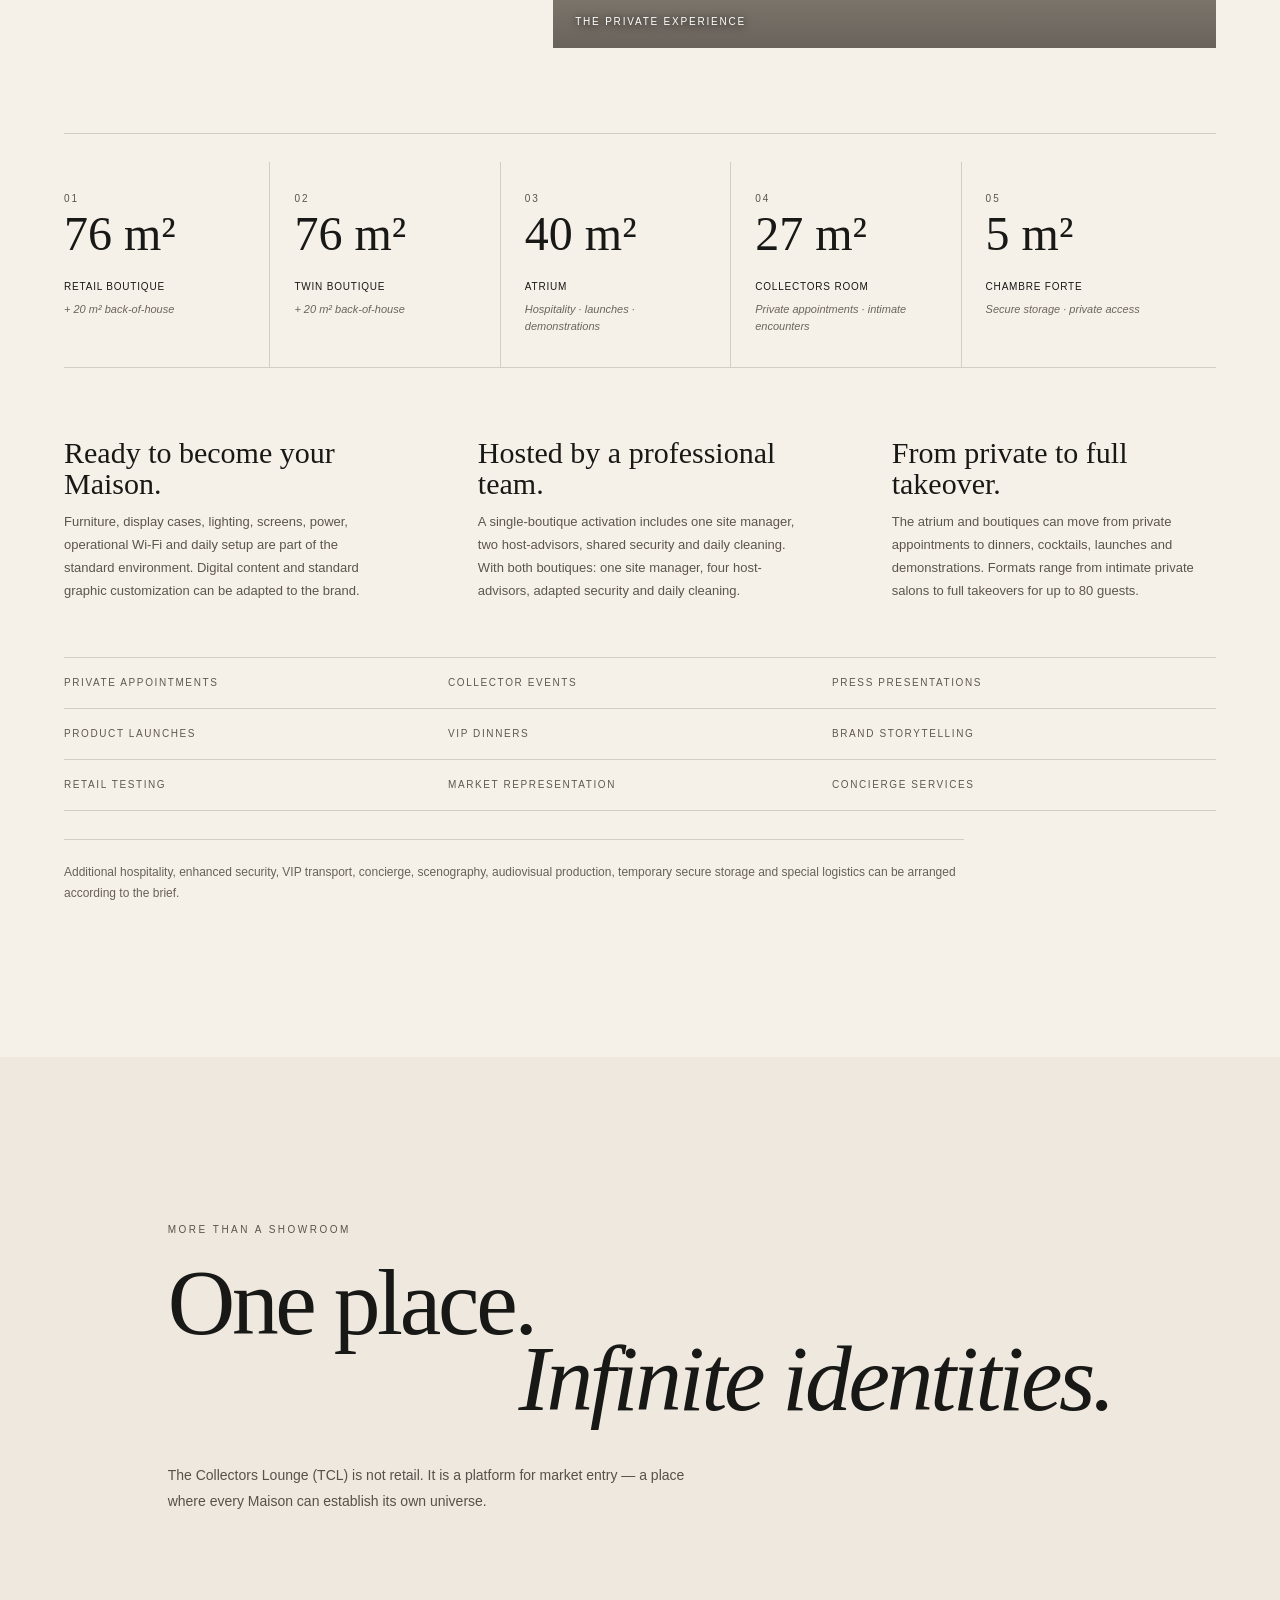
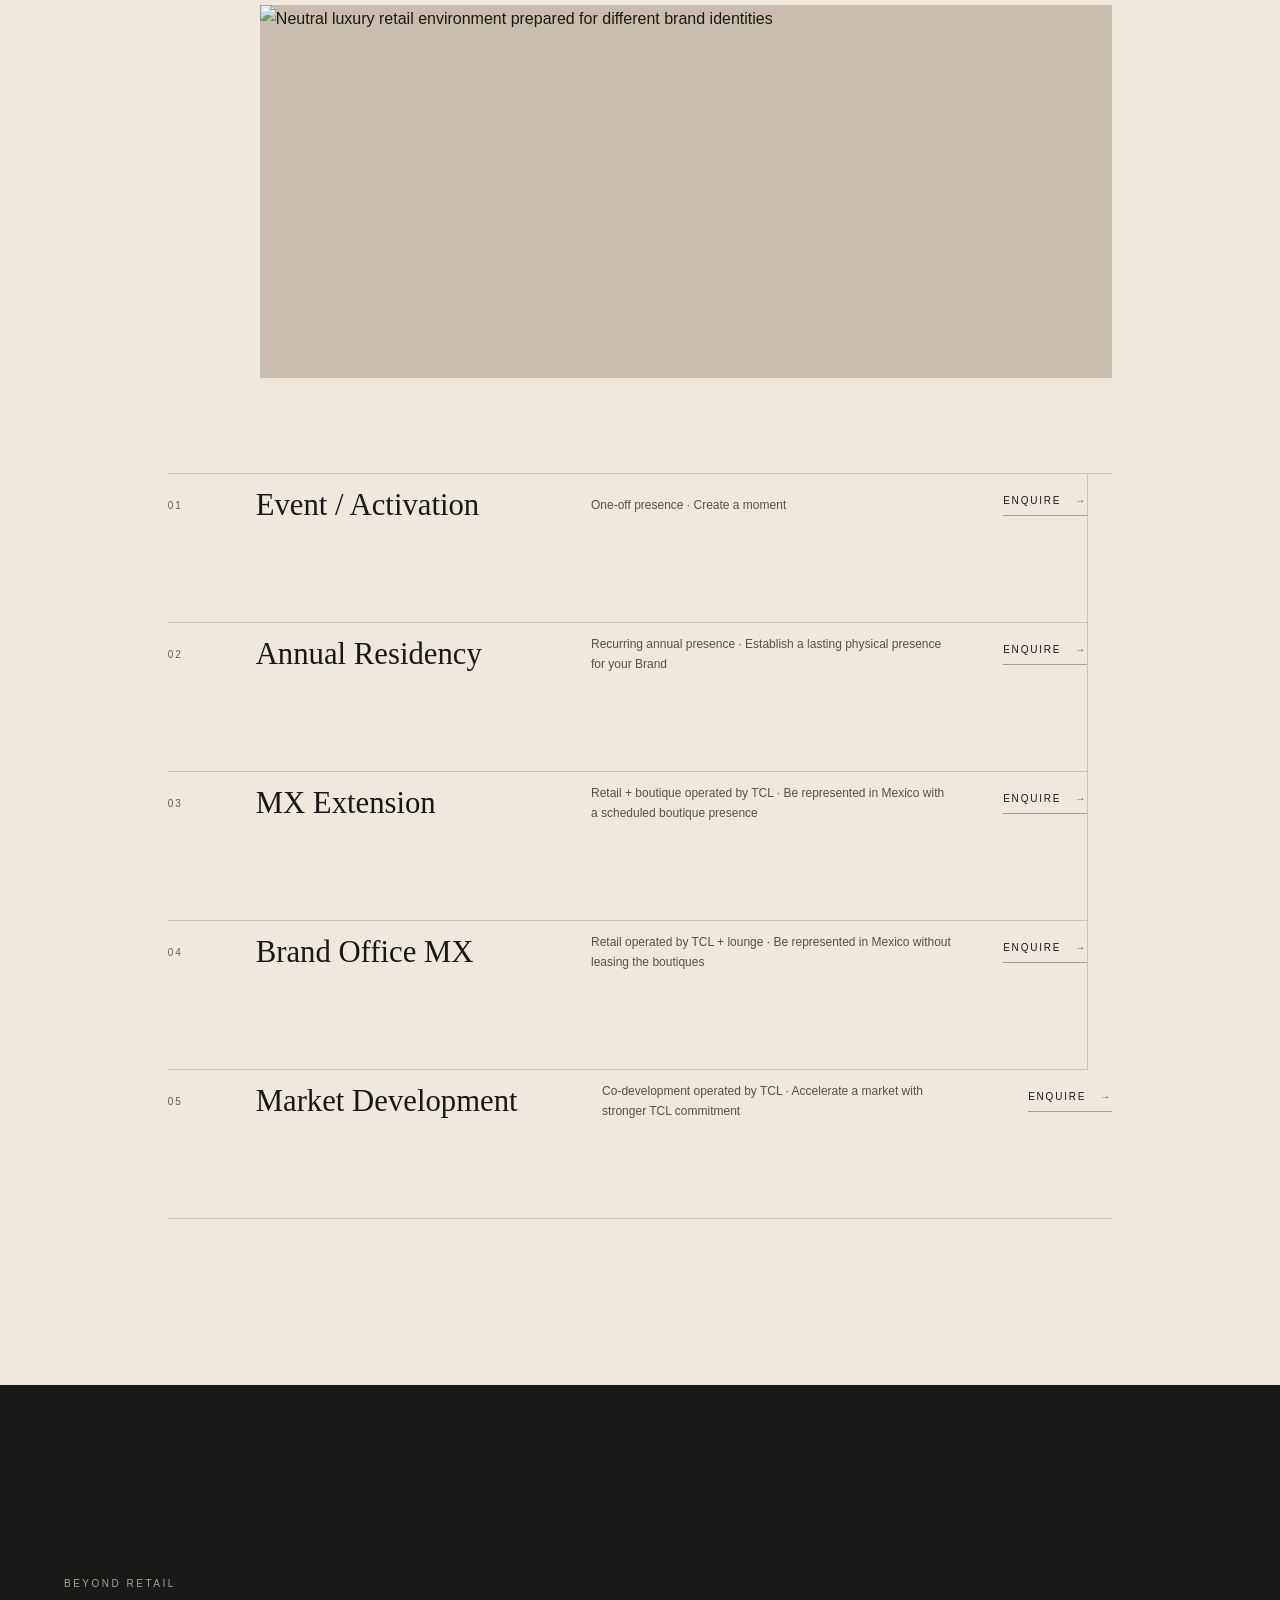
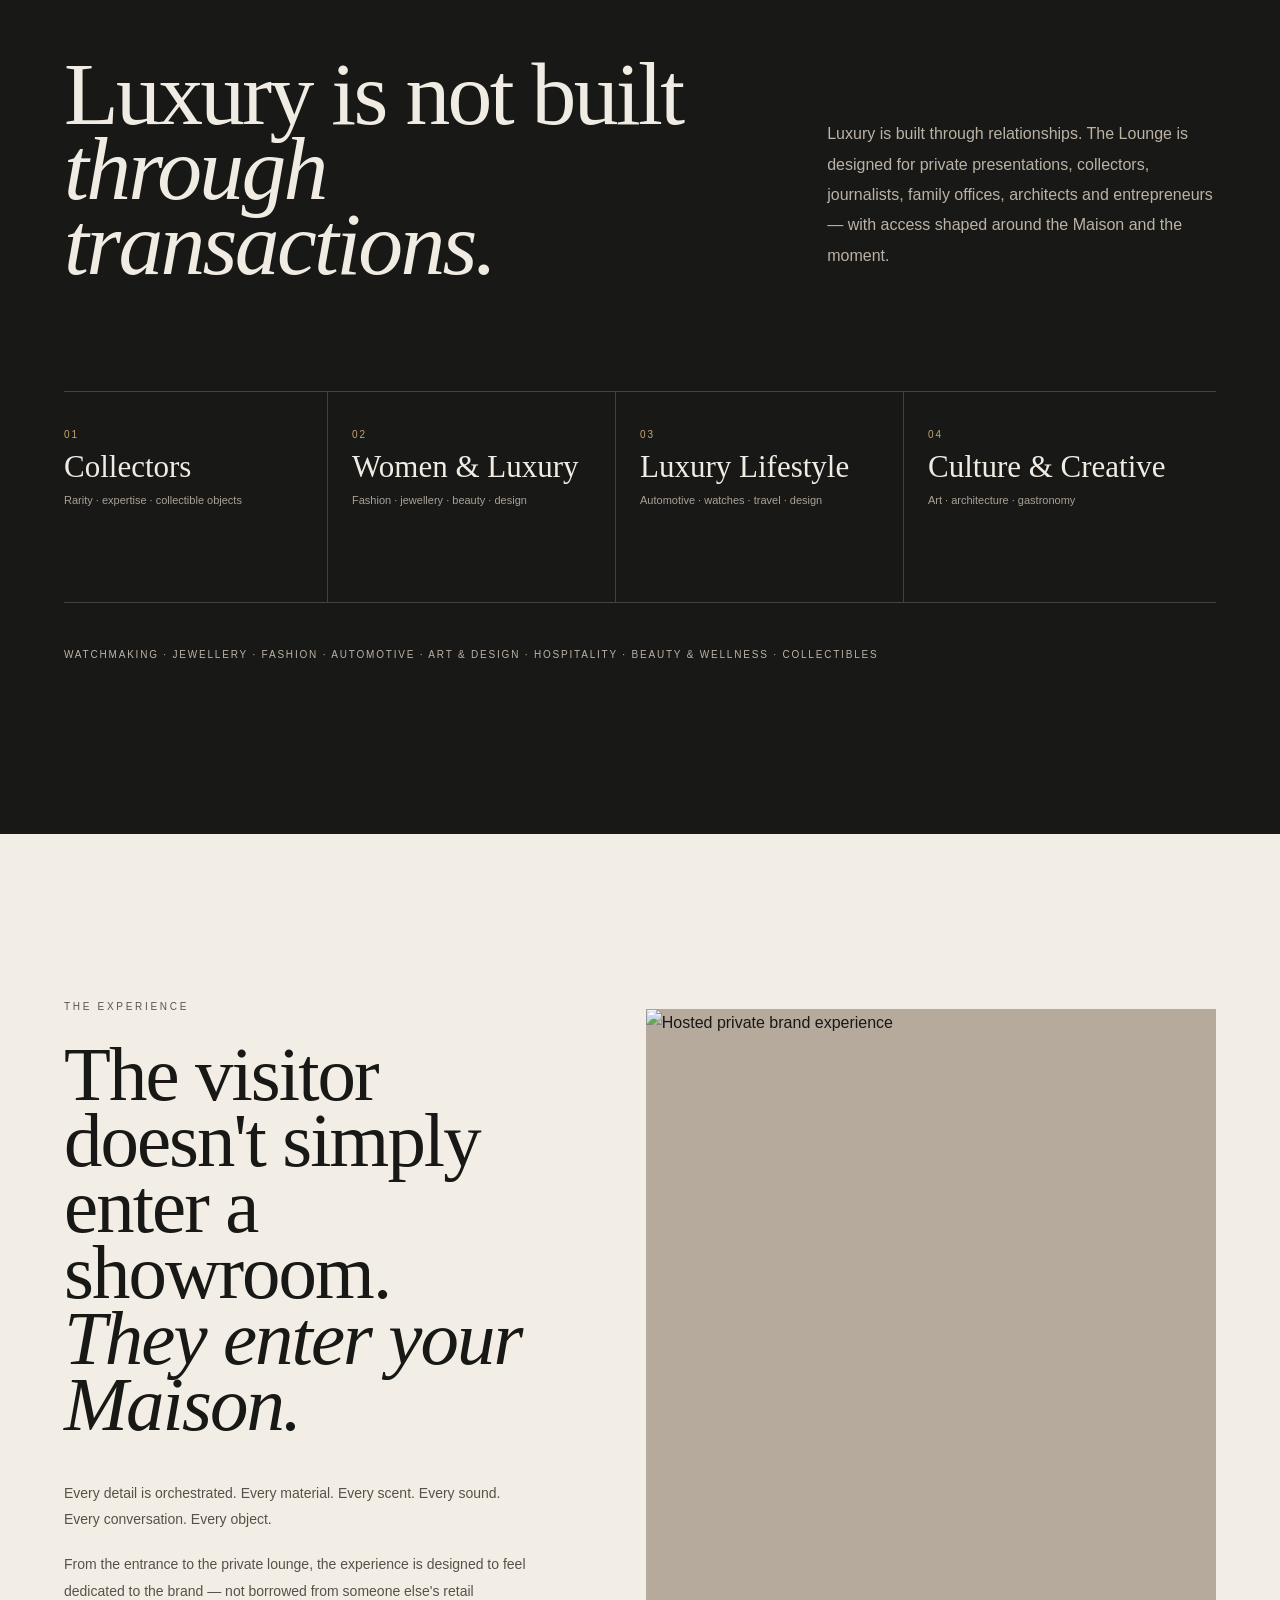
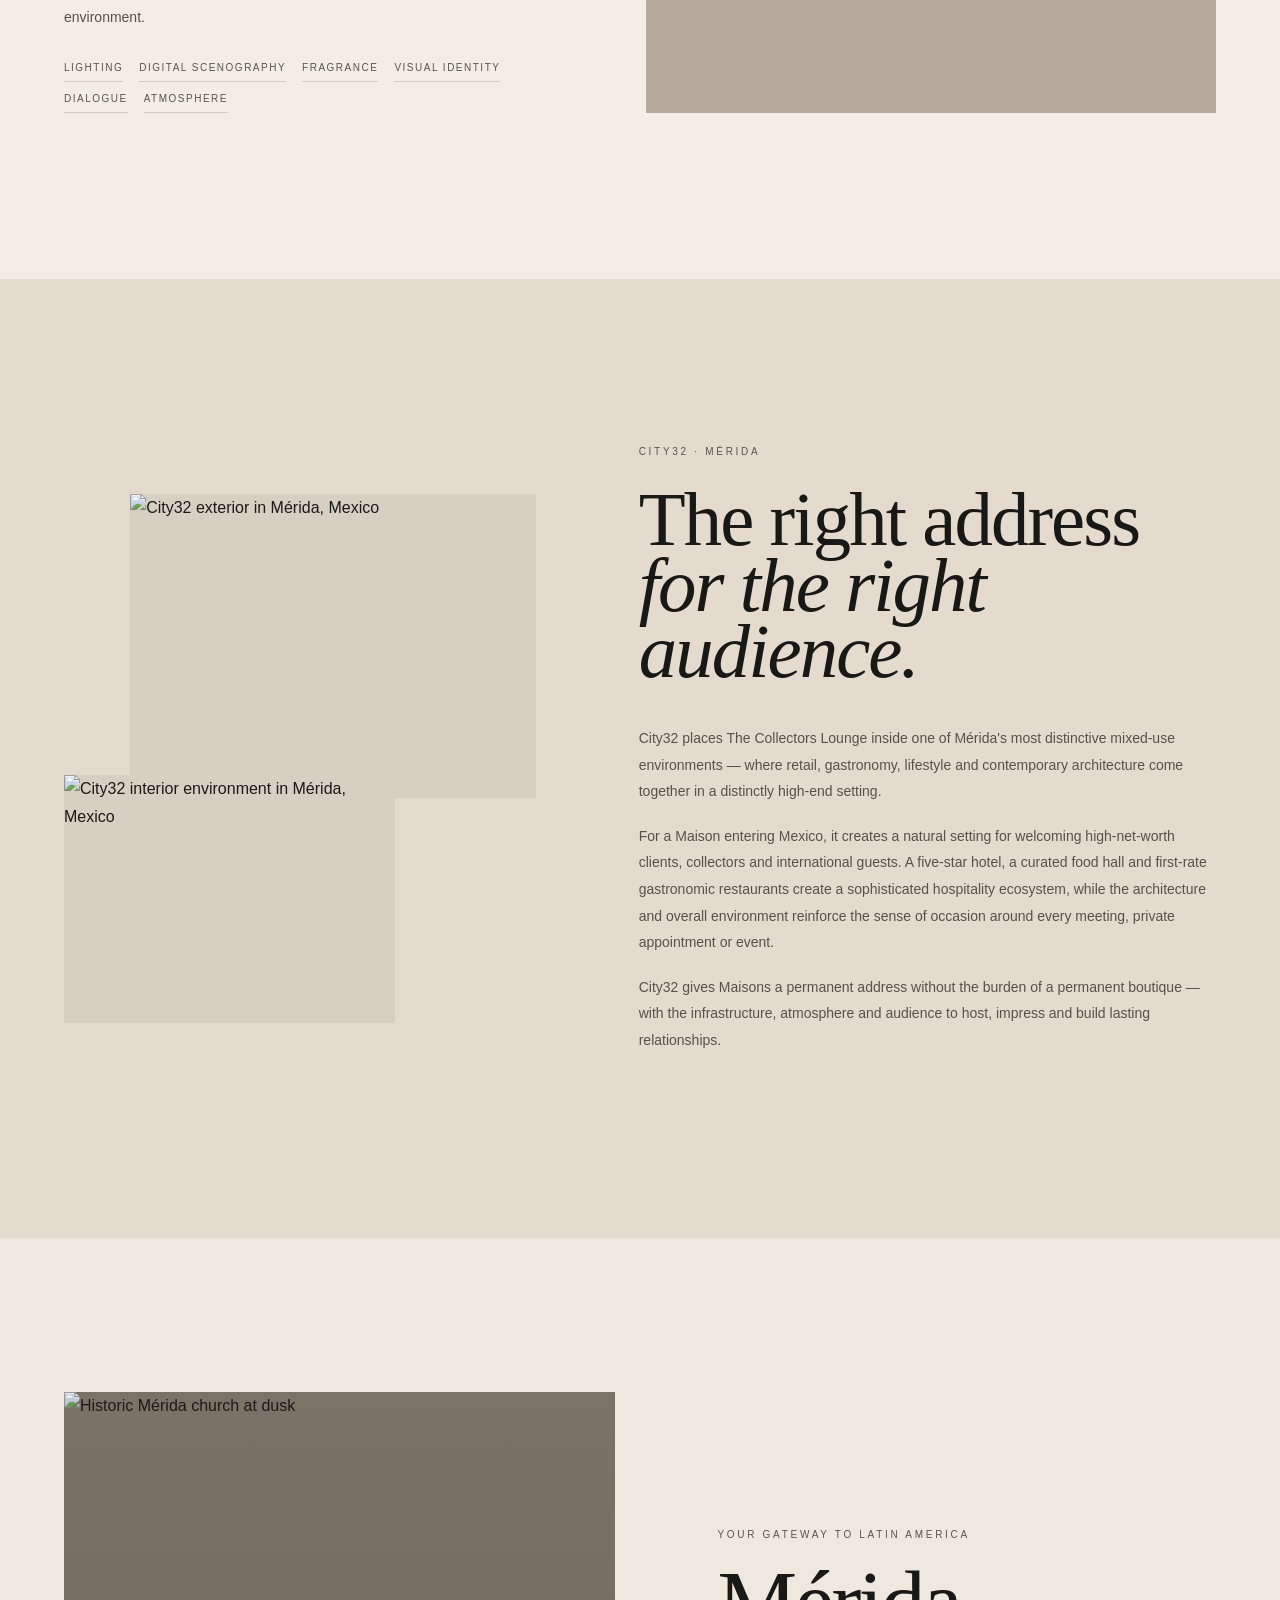
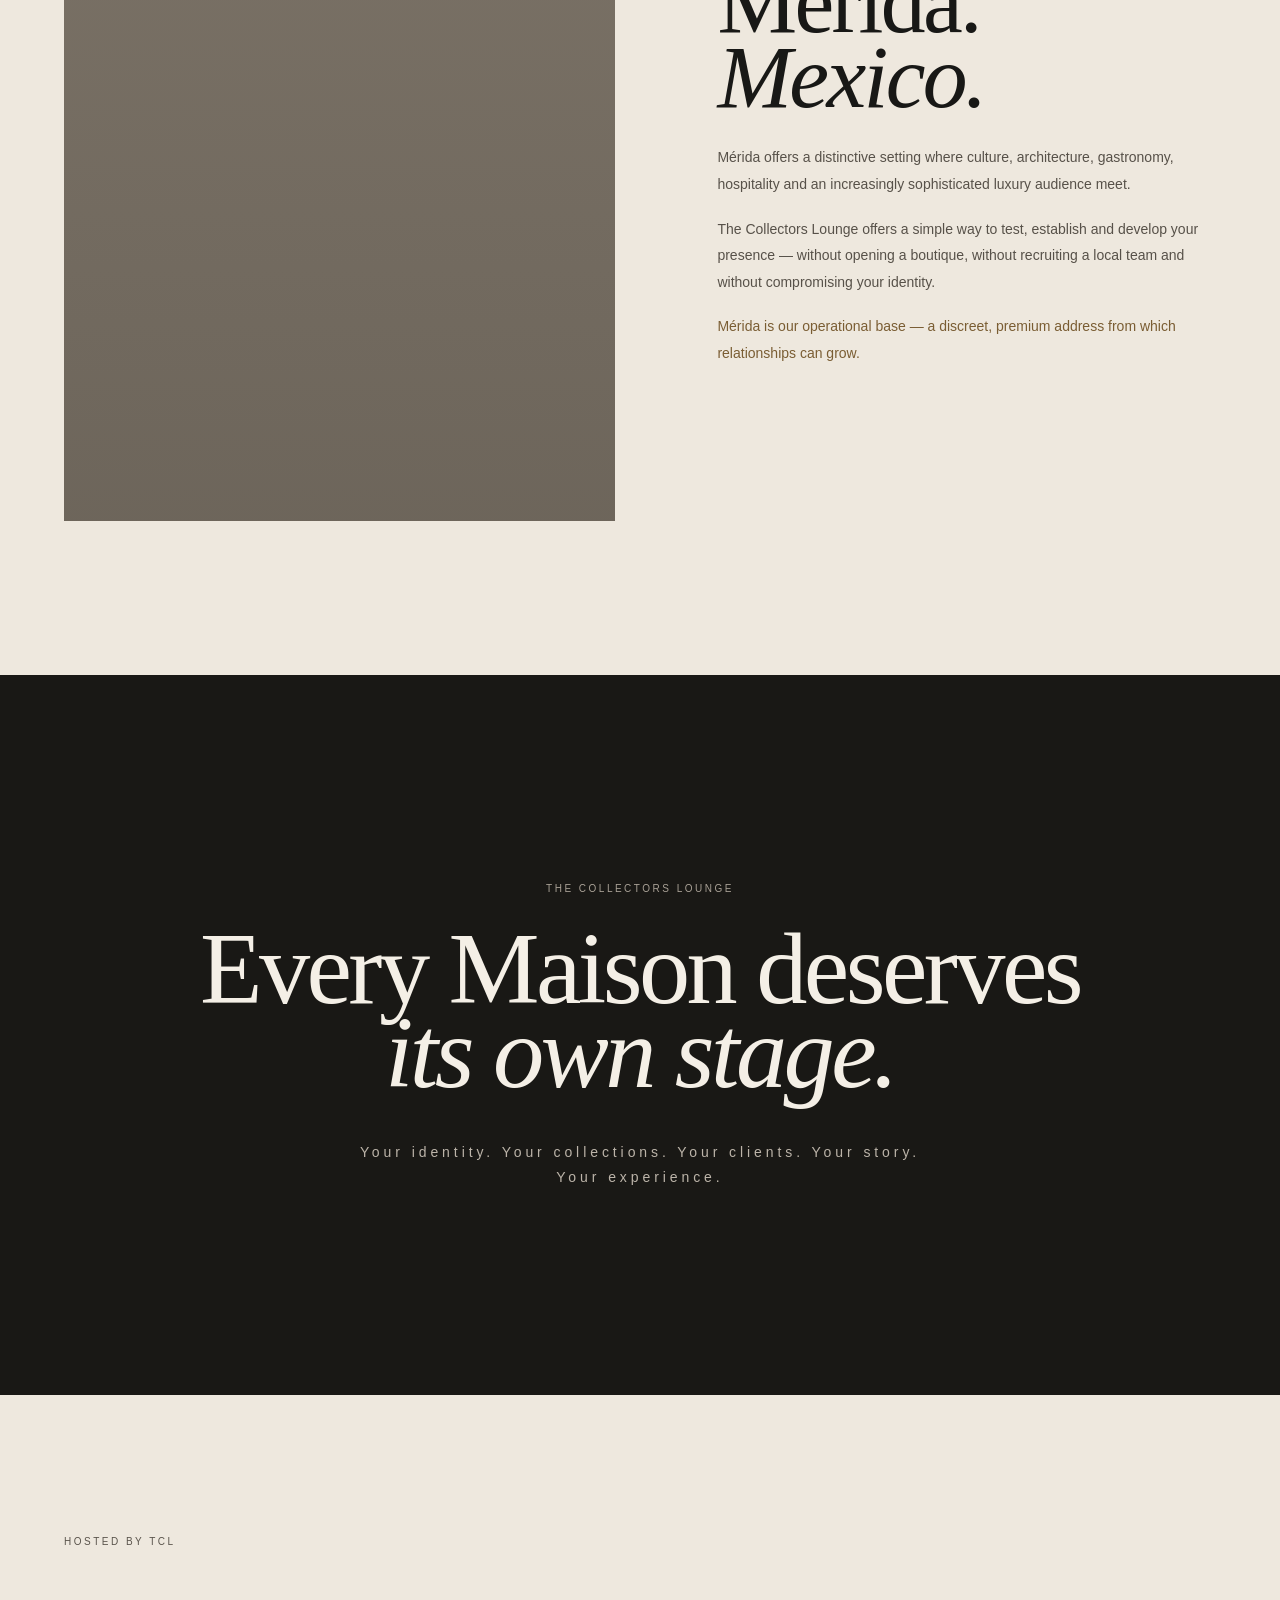
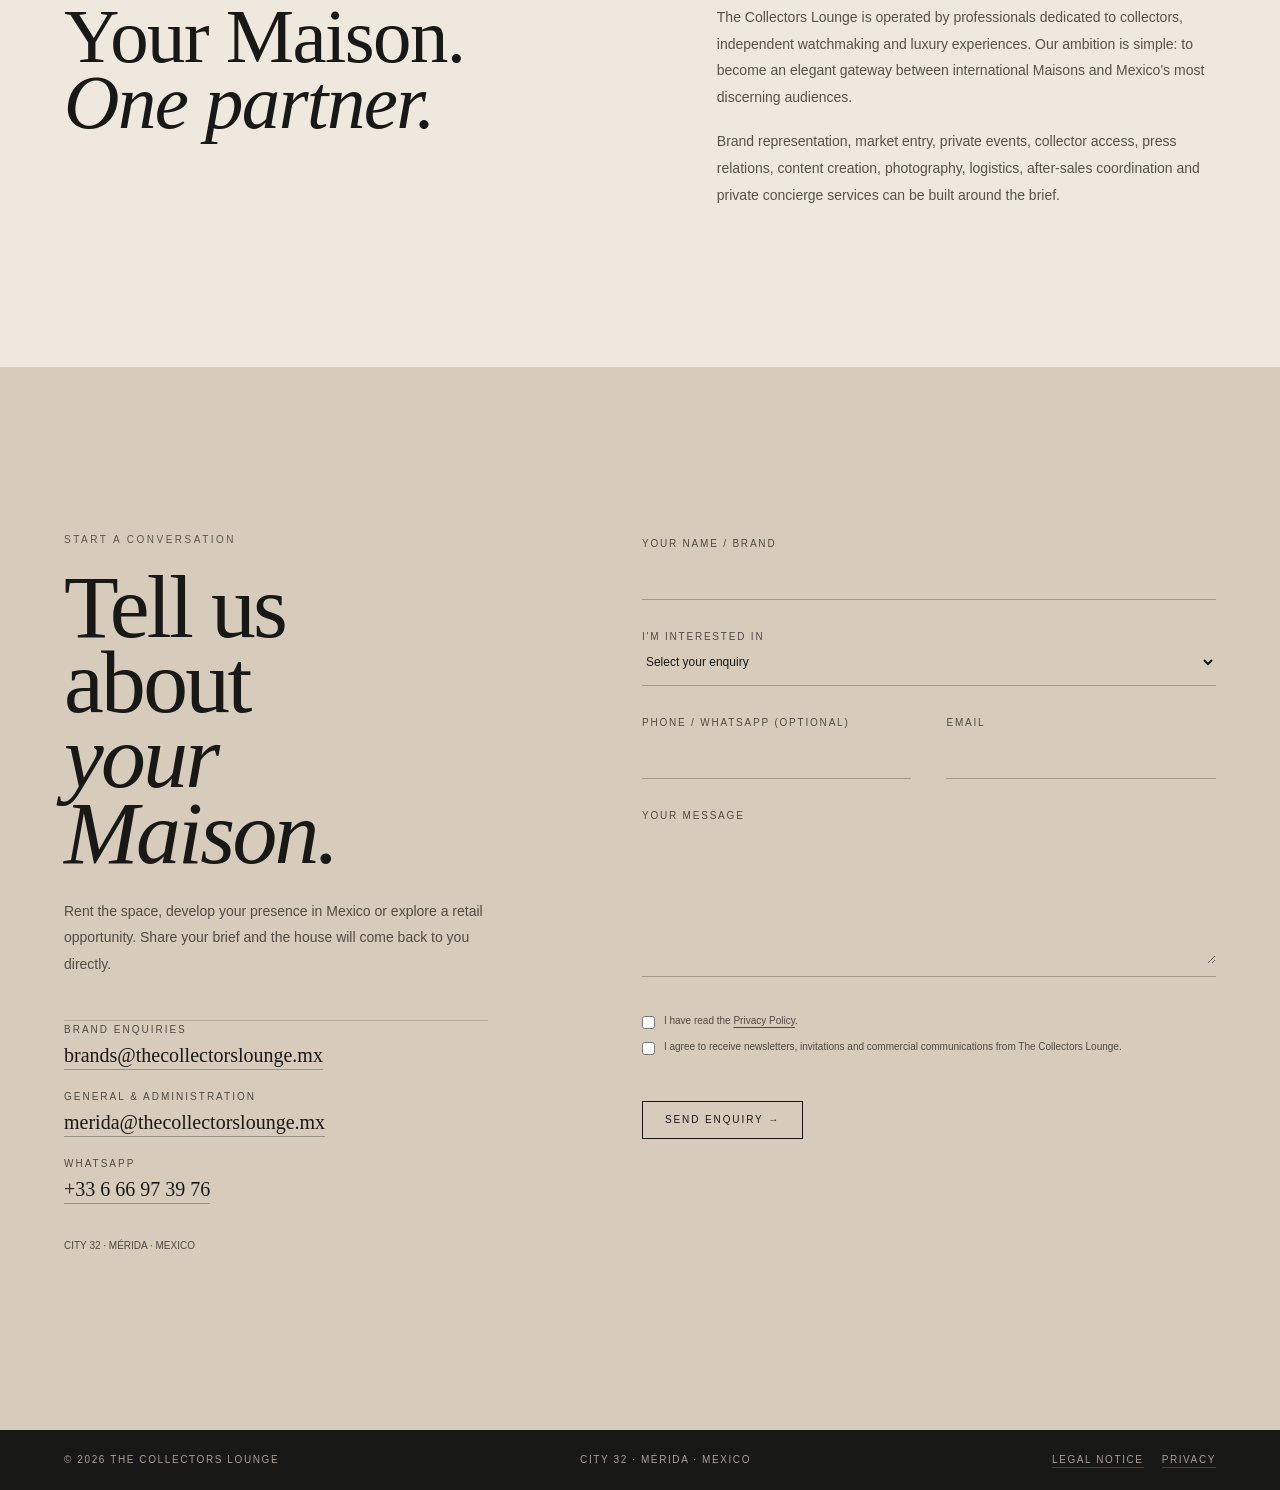
==== commit 001d5a77: "Add files via upload" ====
--- a/index.html
+++ b/index.html
@@ -2,53 +2,81 @@
 
 <html lang="en">
 <head>
-<meta charset="utf-8"/><meta content="width=device-width, initial-scale=1" name="viewport"/>
+<meta charset="utf-8"/>
+<meta content="width=device-width, initial-scale=1" name="viewport"/>
+<title>The Collectors Lounge — Your Private Maison in Mexico</title>
 <meta content="The Collectors Lounge — your private Maison in Mexico. A permanent address, private hospitality and market entry from Mérida." name="description"/>
+<link href="https://thecollectorslounge.mx/" rel="canonical"/>
+<link href="https://thecollectorslounge.mx/" hreflang="en" rel="alternate"/>
+<link href="https://thecollectorslounge.mx/fr/" hreflang="fr" rel="alternate"/>
+<link href="https://thecollectorslounge.mx/es/" hreflang="es" rel="alternate"/>
+<link href="https://thecollectorslounge.mx/" hreflang="x-default" rel="alternate"/>
 <meta content="#181816" name="theme-color"/>
-<title>The Collectors Lounge — Your Private Maison in Mexico</title>
-<link href="https://fonts.googleapis.com" rel="preconnect"/><link crossorigin="" href="https://fonts.gstatic.com" rel="preconnect"/>
-<link href="https://fonts.googleapis.com/css2?family=Cormorant+Garamond:ital,wght@0,400;0,500;0,600;1,400&amp;family=Manrope:wght@300;400;500&amp;display=swap" rel="stylesheet"/>
-<link href="styles.css" rel="stylesheet"/>
-<script defer="" src="lang.js"></script></head>
+<meta content="website" property="og:type"/>
+<meta content="The Collectors Lounge" property="og:site_name"/>
+<meta content="The Collectors Lounge — Your Private Maison in Mexico" property="og:title"/>
+<meta content="The Collectors Lounge — your private Maison in Mexico. A permanent address, private hospitality and market entry from Mérida." property="og:description"/>
+<meta content="https://thecollectorslounge.mx/" property="og:url"/>
+<meta content="https://thecollectorslounge.mx/assets/og-image.jpg" property="og:image"/>
+<meta content="1200" property="og:image:width"/>
+<meta content="630" property="og:image:height"/>
+<meta content="The Collectors Lounge private boutique environment" property="og:image:alt"/>
+<meta content="en_US" property="og:locale"/>
+<meta content="fr_FR" property="og:locale:alternate"/>
+<meta content="es_MX" property="og:locale:alternate"/>
+<meta content="summary_large_image" name="twitter:card"/>
+<meta content="The Collectors Lounge — Your Private Maison in Mexico" name="twitter:title"/>
+<meta content="The Collectors Lounge — your private Maison in Mexico. A permanent address, private hospitality and market entry from Mérida." name="twitter:description"/>
+<meta content="https://thecollectorslounge.mx/assets/og-image.jpg" name="twitter:image"/>
+<link href="/favicon.ico" rel="icon" sizes="48x48"/>
+<link href="/favicon.svg" rel="icon" type="image/svg+xml"/>
+<link href="/apple-touch-icon.png" rel="apple-touch-icon"/>
+<link as="font" crossorigin="" href="/assets/fonts/cormorant-garamond-400.woff2" rel="preload" type="font/woff2"/>
+<link as="font" crossorigin="" href="/assets/fonts/manrope-variable.woff2" rel="preload" type="font/woff2"/>
+<link as="image" fetchpriority="high" imagesizes="100vw" imagesrcset="/assets/img/hero-800.webp 800w, /assets/img/hero-1343.webp 1343w" rel="preload"/>
+<script src="/lang-redirect.js"></script>
+<link href="/styles.css" rel="stylesheet"/>
+<script type="application/ld+json">{"@context": "https://schema.org", "@graph": [{"@type": "Organization", "@id": "https://thecollectorslounge.mx/#organization", "name": "The Collectors Lounge", "legalName": "The Collectors Lounge S.R.L., S. de R.L.", "url": "https://thecollectorslounge.mx/", "logo": "https://thecollectorslounge.mx/icon-512.png", "image": "https://thecollectorslounge.mx/assets/og-image.jpg", "description": "The Collectors Lounge — your private Maison in Mexico. A permanent address, private hospitality and market entry from Mérida.", "email": "brands@thecollectorslounge.mx", "address": {"@type": "PostalAddress", "addressLocality": "Mérida", "addressRegion": "Yucatán", "addressCountry": "MX"}, "contactPoint": [{"@type": "ContactPoint", "contactType": "sales", "email": "brands@thecollectorslounge.mx", "telephone": "+33666973976", "availableLanguage": ["English", "French", "Spanish"]}]}, {"@type": "WebSite", "@id": "https://thecollectorslounge.mx/#website", "url": "https://thecollectorslounge.mx/", "name": "The Collectors Lounge", "inLanguage": ["en", "fr", "es"], "publisher": {"@id": "https://thecollectorslounge.mx/#organization"}}]}</script>
+</head>
 <body>
-<a class="skip-link" href="#main-content">Skip to content</a>
+<a class="skip-link" data-i18n="skip" href="#main-content">Skip to content</a>
 <header class="header">
 <a class="logo" href="#top"><span>THE COLLECTORS LOUNGE</span><small>CITY 32 · MÉRIDA · MEXICO</small></a>
-<button aria-controls="nav" aria-expanded="false" aria-label="Open navigation" class="menu" data-i18n="menu" type="button">Menu</button>
+<button aria-controls="nav" aria-expanded="false" aria-label="Open navigation" class="menu" data-i18n="menu" data-label-close="Close navigation" data-label-open="Open navigation" type="button">Menu</button>
 <nav aria-label="Main navigation" class="nav nav-with-languages" id="nav">
-<a data-i18n="nav_house" href="#house">The House</a><a data-i18n="nav_space" href="#space">The Space</a><a data-i18n="nav_brands" href="#offers">For Brands</a><a data-i18n="nav_community" href="#community">The Community</a><a data-i18n="nav_merida" href="#location">Mérida</a><a data-i18n="nav_contact" href="#contact">Contact</a>
+<a data-i18n="nav_house" href="#house">The House</a><a data-i18n="nav_space" href="#space">The Space</a><a data-i18n="nav_brands" href="#offers">For Brands</a><a data-i18n="nav_community" href="#community">The Community</a><a data-i18n="nav_merida" href="#location">Mérida</a><a class="nav-cta" data-i18n="nav_contact" href="#contact">Contact</a>
 </nav>
-<div aria-label="Language selector" class="lang-switcher"><a data-lang="en" href="?lang=en">EN</a><a data-lang="fr" href="?lang=fr">FR</a><a data-lang="es" href="?lang=es">ES</a></div></header>
+<div aria-label="Language selector" class="lang-switcher"><a aria-current="true" class="active" data-lang="en" href="/" hreflang="en" lang="en">EN</a><a data-lang="fr" href="/fr/" hreflang="fr" lang="fr">FR</a><a data-lang="es" href="/es/" hreflang="es" lang="es">ES</a></div></header>
 <main id="top">
 <div id="main-content" tabindex="-1"></div>
 <section class="hero">
-<img alt="The Collectors Lounge private boutique environment" class="hero-img" fetchpriority="high" decoding="async" src="assets/hero-v4.jpg"/><div class="hero-shade"></div>
-<div class="hero-content"><h1 data-i18n="hero_title">Your private Maison<br/><i>in Mexico.</i></h1><p class="lead" data-i18n="hero_lead">A permanent address. A private showroom. An immersive environment. An invitation-only experience — without opening a boutique.</p><a class="line-link light hero-cta" data-i18n="hero_cta" href="#house">Discover the house <span>→</span></a></div>
+<img alt="The Collectors Lounge private boutique environment" class="hero-img" decoding="async" fetchpriority="high" height="908" sizes="100vw" src="/assets/img/hero-1343.webp" srcset="/assets/img/hero-800.webp 800w, /assets/img/hero-1343.webp 1343w" width="1343"/><div class="hero-shade"></div>
+<div class="hero-content"><h1 data-i18n="hero_title">Your private Maison<br/><i>in Mexico.</i></h1><p class="lead" data-i18n="hero_lead">A permanent address. A private showroom. An immersive environment. An invitation-only experience — without opening a boutique.</p><div class="hero-actions"><a class="line-link light hero-cta" data-i18n="hero_cta" href="#house">Discover the house <span>→</span></a><a class="line-link light hero-cta" data-i18n="hero_cta2" href="#contact">Start a conversation <span>→</span></a></div></div>
 <div class="hero-foot" data-i18n="hero_foot">BRAND REPRESENTATION · PRIVATE HOSPITALITY · MARKET ENTRY</div>
 </section>
 <section class="section intro" id="house"><div class="label" data-i18n="house_label">THE HOUSE</div><div class="copy"><h2 data-i18n="house_title">There is<br/><i>another way.</i></h2><p data-i18n="house_p1">For decades, luxury brands entering new markets have faced the same dilemma: open an expensive boutique, depend on a retailer, or remain invisible.</p><p data-i18n="house_p2">We believe there is another way. The Collectors Lounge gives a Maison its own universe in Mexico — without compromising its identity, without investing in a permanent boutique and without losing control of its story.</p><p class="gold-note" data-i18n="house_note">Your Maison. Your identity. Your collections. Your clients. Your experience.</p></div></section>
 <section class="section space-section" id="space">
 <div class="section-head"><div class="label" data-i18n="space_label">THE SPACE</div><h2 data-i18n="space_title">More than<br/><i>a showroom.</i></h2><p data-i18n="space_intro">A flexible environment designed for private experiences, brand activations and market entry — delivered ready to become your Maison.</p></div>
 <div class="space-gallery">
-<figure><img alt="Central atrium" class="site-harmonized-image" loading="lazy" decoding="async" src="assets/atrium-neutral.jpg"/><figcaption data-i18n="atrium">The Atrium</figcaption></figure>
-<figure><img alt="Private collectors room" class="site-harmonized-image" loading="lazy" decoding="async" src="assets/lounge-view-03.jpg"/><figcaption data-i18n="collectors_room">The Collectors Room</figcaption></figure>
+<figure><img alt="Central atrium" class="site-harmonized-image" decoding="async" height="666" loading="lazy" sizes="(max-width:820px) 100vw, 50vw" src="/assets/img/atrium-960.webp" srcset="/assets/img/atrium-640.webp 640w, /assets/img/atrium-960.webp 960w, /assets/img/atrium-1280.webp 1280w" width="1280"/><figcaption data-i18n="atrium">The Atrium</figcaption></figure>
+<figure><img alt="Private collectors room" class="site-harmonized-image" decoding="async" height="836" loading="lazy" sizes="(max-width:820px) 100vw, 50vw" src="/assets/img/collectors-960.webp" srcset="/assets/img/collectors-640.webp 640w, /assets/img/collectors-960.webp 960w, /assets/img/collectors-1280.webp 1280w, /assets/img/collectors-1600.webp 1600w" width="1600"/><figcaption data-i18n="collectors_room">The Collectors Room</figcaption></figure>
 </div>
 <div class="space-gallery space-gallery-extra">
-<figure><img alt="Collectors Lounge atrium and private boutique interior" class="site-harmonized-image" loading="lazy" decoding="async" src="assets/lounge-view-01.jpg"/><figcaption data-i18n="lounge">The Lounge</figcaption></figure>
-<figure><img alt="Collectors Lounge interior and private client experience" class="site-harmonized-image" loading="lazy" decoding="async" src="assets/lounge-view-02.jpg"/><figcaption data-i18n="private_experience">The Private Experience</figcaption></figure>
+<figure><img alt="Collectors Lounge atrium and private boutique interior" class="site-harmonized-image" decoding="async" height="666" loading="lazy" sizes="(max-width:820px) 100vw, 50vw" src="/assets/img/lounge1-960.webp" srcset="/assets/img/lounge1-640.webp 640w, /assets/img/lounge1-960.webp 960w, /assets/img/lounge1-1280.webp 1280w" width="1280"/><figcaption data-i18n="lounge">The Lounge</figcaption></figure>
+<figure><img alt="Collectors Lounge interior and private client experience" class="site-harmonized-image" decoding="async" height="665" loading="lazy" sizes="(max-width:820px) 100vw, 50vw" src="/assets/img/lounge2-960.webp" srcset="/assets/img/lounge2-640.webp 640w, /assets/img/lounge2-960.webp 960w, /assets/img/lounge2-1280.webp 1280w" width="1280"/><figcaption data-i18n="private_experience">The Private Experience</figcaption></figure>
 </div>
 <div class="space-stats"><article><span>01</span><strong>76 m²</strong><small data-i18n="stat1_title">Retail boutique</small><em data-i18n="stat1_sub">+ 20 m² back-of-house</em></article><article><span>02</span><strong>76 m²</strong><small data-i18n="stat2_title">Twin boutique</small><em data-i18n="stat2_sub">+ 20 m² back-of-house</em></article><article><span>03</span><strong>40 m²</strong><small data-i18n="stat3_title">Atrium</small><em data-i18n="stat3_sub">Hospitality · launches · demonstrations</em></article><article><span>04</span><strong>27 m²</strong><small data-i18n="stat4_title">Collectors Room</small><em data-i18n="stat4_sub">Private appointments · intimate encounters</em></article><article><span>05</span><strong>5 m²</strong><small data-i18n="stat5_title">Chambre forte</small><em data-i18n="stat5_sub">Secure storage · private access</em></article></div>
 <div class="space-details"><div><h3 data-i18n="detail1_title">Ready to become your Maison.</h3><p data-i18n="detail1_p">Furniture, display cases, lighting, screens, power, operational Wi-Fi and daily setup are part of the standard environment. Digital content and standard graphic customization can be adapted to the brand.</p></div><div><h3 data-i18n="detail2_title">Hosted by a professional team.</h3><p data-i18n="detail2_p">A single-boutique activation includes one site manager, two host-advisors, shared security and daily cleaning. With both boutiques: one site manager, four host-advisors, adapted security and daily cleaning.</p></div><div><h3 data-i18n="detail3_title">From private to full takeover.</h3><p data-i18n="detail3_p">The atrium and boutiques can move from private appointments to dinners, cocktails, launches and demonstrations. Formats range from intimate private salons to full takeovers for up to 80 guests.</p></div></div>
 <div class="included-grid"><span data-i18n="inc1">Private appointments</span><span data-i18n="inc2">Collector events</span><span data-i18n="inc3">Press presentations</span><span data-i18n="inc4">Product launches</span><span data-i18n="inc5">VIP dinners</span><span data-i18n="inc6">Brand storytelling</span><span data-i18n="inc7">Retail testing</span><span data-i18n="inc8">Market representation</span><span data-i18n="inc9">Concierge services</span></div>
 <div class="space-note" data-i18n="space_note">Additional hospitality, enhanced security, VIP transport, concierge, scenography, audiovisual production, temporary secure storage and special logistics can be arranged according to the brief.</div>
 </section>
-<section class="section offers" id="offers"><div class="section-head offers-head"><div class="label" data-i18n="offers_label">MORE THAN A SHOWROOM</div><h2 class="identity-title" data-i18n="offers_title"><span>One place.</span><i>Infinite identities.</i></h2><p data-i18n="offers_intro">The Collectors Lounge is not retail. It is a platform for market entry — a place where every Maison can establish its own universe.</p></div><div class="identity-image"><img alt="Neutral luxury retail environment prepared for different brand identities" class="site-harmonized-image" loading="lazy" decoding="async" src="assets/lounge-exterior.jpg"/></div><div class="offer-grid"><article><span>01</span><h3 data-i18n="offer1_title">Event / Activation</h3><p data-i18n="offer1_p">One-off presence · Create a moment</p><a class="line-link" data-i18n="enquire" href="#contact">Enquire <span>→</span></a></article><article><span>02</span><h3 data-i18n="offer2_title">Annual Residency</h3><p data-i18n="offer2_p">Recurring annual presence · Establish a Brand recurring physical presence</p><a class="line-link" data-i18n="enquire" href="#contact">Enquire <span>→</span></a></article><article><span>03</span><h3 data-i18n="offer3_title">MX Extension</h3><p data-i18n="offer3_p">Retail + boutique operated by TCL · Be represented in Mexico with a scheduled boutique presence</p><a class="line-link" data-i18n="enquire" href="#contact">Enquire <span>→</span></a></article><article><span>04</span><h3 data-i18n="offer4_title">Brand Office MX</h3><p data-i18n="offer4_p">Retail operated by TCL + lounge · Be represented in Mexico without leasing the boutiques</p><a class="line-link" data-i18n="enquire" href="#contact">Enquire <span>→</span></a></article><article><span>05</span><h3 data-i18n="offer5_title">Market Development</h3><p data-i18n="offer5_p">Co-development operated by TCL · Accelerate a market with stronger TCL commitment</p><a class="line-link" data-i18n="enquire" href="#contact">Enquire <span>→</span></a></article></div></section>
+<section class="section offers" id="offers"><div class="section-head offers-head"><div class="label" data-i18n="offers_label">MORE THAN A SHOWROOM</div><h2 class="identity-title" data-i18n="offers_title"><span>One place.</span><i>Infinite identities.</i></h2><p data-i18n="offers_intro">The Collectors Lounge (TCL) is not retail. It is a platform for market entry — a place where every Maison can establish its own universe.</p></div><div class="identity-image"><img alt="Neutral luxury retail environment prepared for different brand identities" class="site-harmonized-image" decoding="async" height="835" loading="lazy" sizes="100vw" src="/assets/img/identities-1280.webp" srcset="/assets/img/identities-800.webp 800w, /assets/img/identities-1280.webp 1280w, /assets/img/identities-1600.webp 1600w" width="1600"/></div><div class="offer-grid"><article><span>01</span><h3 data-i18n="offer1_title">Event / Activation</h3><p data-i18n="offer1_p">One-off presence · Create a moment</p><a class="line-link" data-i18n="enquire" data-interest="Event / Activation" href="#contact">Enquire <span>→</span></a></article><article><span>02</span><h3 data-i18n="offer2_title">Annual Residency</h3><p data-i18n="offer2_p">Recurring annual presence · Establish a lasting physical presence for your Brand</p><a class="line-link" data-i18n="enquire" data-interest="Annual Residency" href="#contact">Enquire <span>→</span></a></article><article><span>03</span><h3 data-i18n="offer3_title">MX Extension</h3><p data-i18n="offer3_p">Retail + boutique operated by TCL · Be represented in Mexico with a scheduled boutique presence</p><a class="line-link" data-i18n="enquire" data-interest="MX Extension" href="#contact">Enquire <span>→</span></a></article><article><span>04</span><h3 data-i18n="offer4_title">Brand Office MX</h3><p data-i18n="offer4_p">Retail operated by TCL + lounge · Be represented in Mexico without leasing the boutiques</p><a class="line-link" data-i18n="enquire" data-interest="Brand Office MX" href="#contact">Enquire <span>→</span></a></article><article><span>05</span><h3 data-i18n="offer5_title">Market Development</h3><p data-i18n="offer5_p">Co-development operated by TCL · Accelerate a market with stronger TCL commitment</p><a class="line-link" data-i18n="enquire" data-interest="Market Development" href="#contact">Enquire <span>→</span></a></article></div></section>
 <section class="section community" id="community"><div class="label" data-i18n="community_label">BEYOND RETAIL</div><div class="community-top"><h2 data-i18n="community_title">Luxury is not built<br/><i>through transactions.</i></h2><p data-i18n="community_intro">Luxury is built through relationships. The Lounge is designed for private presentations, collectors, journalists, family offices, architects and entrepreneurs — with access shaped around the Maison and the moment.</p></div><div class="community-grid"><div><span>01</span><strong data-i18n="comm1_title">Collectors</strong><small data-i18n="comm1_p">Rarity · expertise · collectible objects</small></div><div><span>02</span><strong data-i18n="comm2_title">Women &amp; Luxury</strong><small data-i18n="comm2_p">Fashion · jewellery · beauty · design</small></div><div><span>03</span><strong data-i18n="comm3_title">Luxury Lifestyle</strong><small data-i18n="comm3_p">Automotive · watches · travel · design</small></div><div><span>04</span><strong data-i18n="comm4_title">Culture &amp; Creative</strong><small data-i18n="comm4_p">Art · architecture · gastronomy</small></div></div><div class="universes">WATCHMAKING · JEWELLERY · FASHION · AUTOMOTIVE · ART &amp; DESIGN · HOSPITALITY · BEAUTY &amp; WELLNESS · COLLECTIBLES</div></section>
-<section class="section experience"><div class="experience-copy"><div class="label" data-i18n="experience_label">THE EXPERIENCE</div><h2 data-i18n="experience_title">The visitor doesn't simply enter a showroom.<br/><i>They enter your Maison.</i></h2><p data-i18n="experience_p1">Every detail is orchestrated. Every material. Every scent. Every sound. Every conversation. Every object.</p><p data-i18n="experience_p2">From the entrance to the private lounge, the experience is designed to feel dedicated to the brand — not borrowed from someone else's retail environment.</p><div class="experience-tags"><span data-i18n="tag1">Lighting</span><span data-i18n="tag2">Digital scenography</span><span data-i18n="tag3">Fragrance</span><span data-i18n="tag4">Visual identity</span><span data-i18n="tag5">Dialogue</span><span data-i18n="tag6">Atmosphere</span></div></div><div class="experience-image"><img alt="Hosted private brand experience" class="site-harmonized-image" loading="lazy" decoding="async" src="assets/experience-new.jpg"/></div></section>
+<section class="section experience"><div class="experience-copy"><div class="label" data-i18n="experience_label">THE EXPERIENCE</div><h2 data-i18n="experience_title">The visitor doesn't simply enter a showroom.<br/><i>They enter your Maison.</i></h2><p data-i18n="experience_p1">Every detail is orchestrated. Every material. Every scent. Every sound. Every conversation. Every object.</p><p data-i18n="experience_p2">From the entrance to the private lounge, the experience is designed to feel dedicated to the brand — not borrowed from someone else's retail environment.</p><div class="experience-tags"><span data-i18n="tag1">Lighting</span><span data-i18n="tag2">Digital scenography</span><span data-i18n="tag3">Fragrance</span><span data-i18n="tag4">Visual identity</span><span data-i18n="tag5">Dialogue</span><span data-i18n="tag6">Atmosphere</span></div></div><div class="experience-image"><img alt="Hosted private brand experience" class="site-harmonized-image" decoding="async" height="833" loading="lazy" sizes="(max-width:820px) 100vw, 50vw" src="/assets/img/experience-1200.webp" srcset="/assets/img/experience-800.webp 800w, /assets/img/experience-1200.webp 1200w, /assets/img/experience-1600.webp 1600w" width="1600"/></div></section>
 <section class="section city32">
 <div class="city32-images">
-<div class="city32-exterior"><img alt="City32 exterior in Mérida, Mexico" class="site-harmonized-image" loading="lazy" decoding="async" src="assets/city32-merida-exterior.webp"/></div>
-<div class="city32-interior"><img alt="City32 interior environment in Mérida, Mexico" class="site-harmonized-image" loading="lazy" decoding="async" src="assets/city32-interior.jpg"/></div>
+<div class="city32-exterior"><img alt="City32 exterior in Mérida, Mexico" class="site-harmonized-image" decoding="async" height="900" loading="lazy" sizes="(max-width:820px) 100vw, 50vw" src="/assets/img/city_ext-1280.webp" srcset="/assets/img/city_ext-800.webp 800w, /assets/img/city_ext-1280.webp 1280w, /assets/img/city_ext-1600.webp 1600w" width="1600"/></div>
+<div class="city32-interior"><img alt="City32 interior environment in Mérida, Mexico" class="site-harmonized-image" decoding="async" height="1600" loading="lazy" sizes="(max-width:820px) 100vw, 50vw" src="/assets/img/city_int-900.webp" srcset="/assets/img/city_int-600.webp 600w, /assets/img/city_int-900.webp 900w, /assets/img/city_int-1200.webp 1200w" width="1200"/></div>
 </div>
 <div class="city32-copy">
 <div class="label" data-i18n="city_label">CITY32 · MÉRIDA</div>
@@ -58,45 +86,25 @@
 <p data-i18n="city_p3">City32 gives Maisons a permanent address without the burden of a permanent boutique — with the infrastructure, atmosphere and audience to host, impress and build lasting relationships.</p>
 </div>
 </section>
-<section class="section location" id="location"><div class="location-image"><img alt="Mérida-inspired historic church at dusk" class="site-harmonized-image" loading="lazy" decoding="async" src="assets/merida-cathedral.jpg"/></div><div class="location-copy"><div class="label" data-i18n="location_label">YOUR GATEWAY TO LATIN AMERICA</div><h2 data-i18n="location_title">Mérida.<br/><i>Mexico.</i></h2><p data-i18n="loc_p1">Mérida offers a distinctive setting where culture, architecture, gastronomy, hospitality and an increasingly sophisticated luxury audience meet.</p><p data-i18n="loc_p2">The Collectors Lounge offers a simple way to test, establish and develop your presence — without opening a boutique, without recruiting a local team and without compromising your identity.</p><p class="gold-note" data-i18n="loc_note">Mérida is our operational base — a discreet, premium address from which relationships can grow.</p></div></section>
+<section class="section location" id="location"><div class="location-image"><img alt="Historic Mérida church at dusk" class="site-harmonized-image" decoding="async" height="1199" loading="lazy" sizes="(max-width:820px) 100vw, 50vw" src="/assets/img/merida-1280.webp" srcset="/assets/img/merida-800.webp 800w, /assets/img/merida-1280.webp 1280w, /assets/img/merida-1600.webp 1600w" width="1600"/></div><div class="location-copy"><div class="label" data-i18n="location_label">YOUR GATEWAY TO LATIN AMERICA</div><h2 data-i18n="location_title">Mérida.<br/><i>Mexico.</i></h2><p data-i18n="loc_p1">Mérida offers a distinctive setting where culture, architecture, gastronomy, hospitality and an increasingly sophisticated luxury audience meet.</p><p data-i18n="loc_p2">The Collectors Lounge offers a simple way to test, establish and develop your presence — without opening a boutique, without recruiting a local team and without compromising your identity.</p><p class="gold-note" data-i18n="loc_note">Mérida is our operational base — a discreet, premium address from which relationships can grow.</p></div></section>
 <section class="statement"><p data-i18n="statement_label">THE COLLECTORS LOUNGE</p><h2 data-i18n="statement_title">Every Maison deserves<br/><i>its own stage.</i></h2><p class="statement-sub" data-i18n="statement_sub">Your identity. Your collections. Your clients. Your story. Your experience.</p></section>
 <section class="section house-support"><div class="label" data-i18n="support_label">HOSTED BY TCL</div><div class="support-grid"><div><h2 data-i18n="support_title">Your Maison.<br/><i>One partner.</i></h2></div><div><p data-i18n="support_p1">The Collectors Lounge is operated by professionals dedicated to collectors, independent watchmaking and luxury experiences. Our ambition is simple: to become an elegant gateway between international Maisons and Mexico's most discerning audiences.</p><p data-i18n="support_p2">Brand representation, market entry, private events, collector access, press relations, content creation, photography, logistics, after-sales coordination and private concierge services can be built around the brief.</p></div></div></section>
 <section class="contact" id="contact">
-<div class="contact-intro"><div class="label" data-i18n="contact_label">START A CONVERSATION</div><h2 data-i18n="contact_title">Tell us about<br/><i>your Maison.</i></h2><p data-i18n="contact_intro">Rent the space, develop your presence in Mexico or explore a retail opportunity. Share your brief and the house will come back to you directly.</p><p class="note" data-i18n="contact_location">CITY 32 · MÉRIDA · MEXICO</p></div>
-<form action="/api/contact" class="contact-form" id="contact-form" method="post">
+<div class="contact-intro"><div class="label" data-i18n="contact_label">START A CONVERSATION</div><h2 data-i18n="contact_title">Tell us about<br/><i>your Maison.</i></h2><p data-i18n="contact_intro">Rent the space, develop your presence in Mexico or explore a retail opportunity. Share your brief and the house will come back to you directly.</p><ul class="contact-direct">
+<li><span data-i18n="direct_brands">Brand enquiries</span><a href="mailto:brands@thecollectorslounge.mx">brands@thecollectorslounge.mx</a></li>
+<li><span data-i18n="direct_general">General &amp; administration</span><a href="mailto:merida@thecollectorslounge.mx">merida@thecollectorslounge.mx</a></li>
+<li><span data-i18n="direct_whatsapp">WhatsApp</span><a href="https://wa.me/33666973976?text=Hello%2C%20I%20would%20like%20to%20discuss%20The%20Collectors%20Lounge." rel="noopener" target="_blank">+33 6 66 97 39 76</a></li>
+</ul>
+<p class="note" data-i18n="contact_location">CITY 32 · MÉRIDA · MEXICO</p></div>
+<form action="/api/contact" class="contact-form" id="contact-form" method="post"><input name="lang" type="hidden" value="en"/>
 <div class="form-field form-field-full"><label data-i18n="form_name" for="name">Your name / Brand</label><input autocomplete="organization" id="name" name="name" required="" type="text"/></div>
-<div class="form-field form-field-full"><label data-i18n="form_interest" for="request">I'm interested in</label><select id="request" name="request" required=""><option data-i18n="form_select_placeholder" disabled="" selected="" value="">Select your enquiry</option><option data-i18n="form_opt1" value="Renting / Private Activation">Renting / Private Activation</option><option data-i18n="form_opt2" value="Market Development">Market Development</option><option data-i18n="form_opt3" value="Retail / Brand Presence">Retail / Brand Presence</option></select></div>
-<div class="form-field"><label data-i18n="form_phone" for="phone">Phone</label><input autocomplete="tel" id="phone" name="phone" required="" type="tel"/></div>
+<div class="form-field form-field-full"><label data-i18n="form_interest" for="request">I'm interested in</label><select id="request" name="request" required=""><option data-i18n="form_select_placeholder" disabled="" selected="" value="">Select your enquiry</option><option data-i18n="offer1_title" value="Event / Activation">Event / Activation</option><option data-i18n="offer2_title" value="Annual Residency">Annual Residency</option><option data-i18n="offer3_title" value="MX Extension">MX Extension</option><option data-i18n="offer4_title" value="Brand Office MX">Brand Office MX</option><option data-i18n="offer5_title" value="Market Development">Market Development</option><option data-i18n="form_opt_unsure" value="Not sure yet">Not sure yet, I’d like advice</option></select></div>
+<div class="form-field"><label data-i18n="form_phone" for="phone">Phone / WhatsApp (optional)</label><input autocomplete="tel" id="phone" name="phone" type="tel"/></div>
 <div class="form-field"><label data-i18n="form_email" for="email">Email</label><input autocomplete="email" id="email" name="email" required="" type="email"/></div>
 <div class="form-field form-field-full"><label data-i18n="form_message" for="message">Your message</label><textarea id="message" name="message" required="" rows="5"></textarea></div>
 <div aria-hidden="true" class="form-honeypot"><label for="company">Company</label><input autocomplete="off" id="company" name="company" tabindex="-1" type="text"/></div>
-<div class="form-consents"><label><input name="privacy_ack" required="required" type="checkbox" value="yes"/> <span data-i18n="consent_privacy">I have read the <a href="privacy.html">Privacy Policy</a>.</span></label><label><input name="marketing_consent" type="checkbox" value="yes"/> <span data-i18n="consent_marketing">I agree to receive newsletters, invitations and commercial communications from The Collectors Lounge.</span></label></div><div class="form-actions form-field-full"><button class="button form-submit" data-i18n="form_submit" type="submit">Send enquiry <span>→</span></button><p aria-live="polite" class="form-status" id="form-status" role="status"></p></div>
+<div class="form-consents"><label><input name="privacy_ack" required="required" type="checkbox" value="yes"/> <span data-i18n="consent_privacy">I have read the <a href="/privacy">Privacy Policy</a>.</span></label><label><input name="marketing_consent" type="checkbox" value="yes"/> <span data-i18n="consent_marketing">I agree to receive newsletters, invitations and commercial communications from The Collectors Lounge.</span></label></div><div class="form-field-full" id="turnstile-box"></div><div class="form-actions form-field-full"><button class="button form-submit" data-i18n="form_submit" type="submit">Send enquiry <span>→</span></button><p aria-live="polite" class="form-status" id="form-status" role="status"></p></div>
 </form>
 </section>
-</main><footer><span>© 2026 THE COLLECTORS LOUNGE</span><span>CITY 32 · MÉRIDA · MEXICO</span><span class="footer-links"><a data-i18n="legal_link" href="legal.html">Legal Notice</a><a data-i18n="privacy_link" href="privacy.html">Privacy</a></span></footer><script src="script.js"></script>
-
-<script>
-document.addEventListener('DOMContentLoaded',function(){
-  const targets = document.querySelectorAll(
-    '.intro .copy, .space-section .space-gallery figure, .offer-grid article, ' +
-    '.community-grid > div, .experience-copy, .experience-image, .city32-copy, ' +
-    '.location-copy, .statement h2, .support-grid > div, .contact-intro, .contact-form'
-  );
-  targets.forEach(el=>el.classList.add('tcl-reveal'));
-  if(!('IntersectionObserver' in window)){
-    targets.forEach(el=>el.classList.add('tcl-visible'));
-    return;
-  }
-  const io=new IntersectionObserver(entries=>{
-    entries.forEach(entry=>{
-      if(entry.isIntersecting){
-        entry.target.classList.add('tcl-visible');
-        io.unobserve(entry.target);
-      }
-    });
-  },{threshold:.12,rootMargin:'0px 0px -7% 0px'});
-  targets.forEach(el=>io.observe(el));
-});
-</script>
-
+</main><footer><span>© 2026 THE COLLECTORS LOUNGE</span><span>CITY 32 · MÉRIDA · MEXICO</span><span class="footer-links"><a data-i18n="legal_link" href="/legal">Legal Notice</a><a data-i18n="privacy_link" href="/privacy">Privacy</a></span></footer><script src="/script.js"></script>
 </body></html>
--- a/styles.css
+++ b/styles.css
@@ -1,3 +1,10 @@
+/* ===== Polices auto-hébergées (V6.2) : plus de dépendance à Google Fonts ===== */
+@font-face{font-family:"Cormorant Garamond";font-style:normal;font-weight:400;font-display:swap;src:url(/assets/fonts/cormorant-garamond-400.woff2) format("woff2")}
+@font-face{font-family:"Cormorant Garamond";font-style:normal;font-weight:500;font-display:swap;src:url(/assets/fonts/cormorant-garamond-500.woff2) format("woff2")}
+@font-face{font-family:"Cormorant Garamond";font-style:normal;font-weight:600;font-display:swap;src:url(/assets/fonts/cormorant-garamond-600.woff2) format("woff2")}
+@font-face{font-family:"Cormorant Garamond";font-style:italic;font-weight:400;font-display:swap;src:url(/assets/fonts/cormorant-garamond-400-italic.woff2) format("woff2")}
+@font-face{font-family:"Manrope";font-style:normal;font-weight:200 800;font-display:swap;src:url(/assets/fonts/manrope-variable.woff2) format("woff2")}
+
 :root{
   --ivory:#f3eee5;
   --paper:#eee8de;
@@ -39,11 +46,11 @@
 .header{position:absolute;z-index:30;top:0;left:0;width:100%;display:grid;grid-template-columns:auto minmax(0,1fr) auto;align-items:center;gap:32px;padding:25px var(--gutter);color:#fff;transition:background .25s ease,backdrop-filter .25s ease}
 .logo{display:inline-flex;flex-direction:column;align-items:flex-start;font:500 21px/1 "Cormorant Garamond",Georgia,serif;letter-spacing:.15em;white-space:nowrap}
 .logo small{display:block;margin-top:7px;font:500 7px/1.2 "Manrope",Arial,sans-serif;letter-spacing:.22em;opacity:.72}
-.nav{display:flex;align-items:center;justify-content:flex-end;gap:clamp(16px,1.7vw,28px);min-width:0;font-size:9px;letter-spacing:.17em;text-transform:uppercase}
+.nav{display:flex;align-items:center;justify-content:flex-end;gap:clamp(16px,1.7vw,28px);min-width:0;font-size:10px;letter-spacing:.17em;text-transform:uppercase}
 .nav a{opacity:.84;transition:opacity .18s ease}
 .nav a:hover,.nav a:focus-visible{opacity:1}
-.menu{display:none;background:transparent;border:1px solid rgba(255,255,255,.5);color:#fff;padding:10px 13px;font-size:9px;line-height:1;letter-spacing:.16em;text-transform:uppercase;cursor:pointer}
-.lang-switcher{display:flex;align-items:center;gap:4px;flex:0 0 auto;padding:3px;border:1px solid rgba(255,255,255,.4);border-radius:999px;font-size:8px;line-height:1;letter-spacing:.12em;text-transform:uppercase}
+.menu{display:none;background:transparent;border:1px solid rgba(255,255,255,.5);color:#fff;padding:10px 13px;font-size:10px;line-height:1;letter-spacing:.16em;text-transform:uppercase;cursor:pointer}
+.lang-switcher{display:flex;align-items:center;gap:4px;flex:0 0 auto;padding:3px;border:1px solid rgba(255,255,255,.4);border-radius:999px;font-size:10px;line-height:1;letter-spacing:.12em;text-transform:uppercase}
 .lang-switcher a{display:inline-flex;align-items:center;justify-content:center;min-width:29px;min-height:24px;padding:5px 6px;border-radius:999px;opacity:.58;transition:background .18s ease,color .18s ease,opacity .18s ease}
 .lang-switcher a:hover,.lang-switcher a:focus-visible,.lang-switcher a.active{background:#fff;color:var(--ink);opacity:1;outline:0}
 
@@ -59,11 +66,11 @@
 h3{font-size:32px;line-height:1.02;margin:20px 0 14px}
 h1 i,h2 i,h3 i{font-style:italic}
 .lead{font-size:15px;line-height:1.7;max-width:590px;color:#e6dfd4;margin:30px 0 34px}
-.line-link{display:inline-flex;align-items:center;gap:14px;text-transform:uppercase;letter-spacing:.18em;font-size:9px;line-height:1.2;border-bottom:1px solid rgba(24,24,22,.35);padding:0 0 8px;transition:border-color .18s ease,opacity .18s ease}
+.line-link{display:inline-flex;align-items:center;gap:14px;text-transform:uppercase;letter-spacing:.18em;font-size:10px;line-height:1.2;border-bottom:1px solid rgba(24,24,22,.35);padding:0 0 8px;transition:border-color .18s ease,opacity .18s ease}
 .line-link span{font-size:15px;line-height:0;transition:transform .18s ease}
 .line-link:hover span{transform:translateX(3px)}
 .line-link.light{color:#fff;border-color:rgba(255,255,255,.6)}
-.hero-foot{position:absolute;z-index:1;left:10vw;right:7vw;bottom:28px;font-size:8px;line-height:1.7;letter-spacing:.21em;color:#ded7cb}
+.hero-foot{position:absolute;z-index:1;left:10vw;right:7vw;bottom:28px;font-size:10px;line-height:1.7;letter-spacing:.21em;color:#ded7cb}
 
 .section{padding:var(--section-y) var(--gutter)}
 .intro{display:grid;grid-template-columns:.65fr 1.35fr;gap:10vw}
@@ -76,7 +83,7 @@
 .image-break{position:relative;height:clamp(400px,43vw,620px);overflow:hidden;background:#9c9387}
 .image-break img{width:100%;height:100%;object-fit:cover;display:block;filter:saturate(.8)}
 .image-break:after{content:"";position:absolute;inset:0;background:linear-gradient(90deg,rgba(20,18,15,.18),transparent 55%,rgba(20,18,15,.2))}
-.image-caption{position:absolute;z-index:1;bottom:25px;left:5vw;color:#fff;font-size:8px;letter-spacing:.22em}
+.image-caption{position:absolute;z-index:1;bottom:25px;left:5vw;color:#fff;font-size:10px;letter-spacing:.22em}
 
 .space-section{background:#f6f1e8}
 .section-head{display:grid;grid-template-columns:.65fr 1fr 1fr;gap:5vw;align-items:start;margin-bottom:65px}
@@ -85,13 +92,13 @@
 .space-gallery figure{margin:0;position:relative;overflow:hidden;background:#c8bdae;aspect-ratio:16/10}
 .space-gallery img{width:100%;height:100%;object-fit:cover;object-position:center;display:block;filter:saturate(.82);transition:transform .6s cubic-bezier(.2,.65,.25,1)}
 .space-gallery figure:hover img{transform:scale(1.015)}
-.space-gallery figcaption{position:absolute;z-index:2;left:22px;bottom:18px;color:#fff;text-transform:uppercase;letter-spacing:.18em;font-size:9px;text-shadow:0 1px 8px #000}
+.space-gallery figcaption{position:absolute;z-index:2;left:22px;bottom:18px;color:#fff;text-transform:uppercase;letter-spacing:.18em;font-size:10px;text-shadow:0 1px 8px #000}
 .space-gallery figure:after{content:"";position:absolute;inset:0;background:linear-gradient(transparent 48%,rgba(0,0,0,.48))}
 
 .space-stats{display:grid;grid-template-columns:repeat(5,minmax(0,1fr));border-top:1px solid var(--line);border-bottom:1px solid var(--line)}
 .space-stats article{padding:28px 24px 32px 0;border-right:1px solid var(--line);margin-right:24px;display:grid;grid-template-rows:20px 60px auto 1fr;min-height:180px}
 .space-stats article:last-child{border-right:0;margin-right:0}
-.space-stats span{font-size:9px;letter-spacing:.2em;color:var(--stone)}
+.space-stats span{font-size:10px;letter-spacing:.2em;color:var(--stone)}
 .space-stats strong{font-family:"Cormorant Garamond",serif;font-size:48px;font-weight:400;line-height:1}
 .space-stats small{font-size:10px;line-height:1.4;letter-spacing:.08em;text-transform:uppercase;margin-top:10px}
 .space-stats em{font-size:11px;line-height:1.55;color:#6b645b;margin-top:7px}
@@ -99,7 +106,7 @@
 .space-details h3{font-size:30px;font-weight:500;margin:0 0 12px}
 .space-details p{font-size:13px;line-height:1.75;color:#5c554d;max-width:350px;margin:0}
 .included-grid{display:grid;grid-template-columns:repeat(3,1fr);gap:0;border-top:1px solid var(--line);margin-top:55px}
-.included-grid span{padding:18px 20px 18px 0;border-bottom:1px solid var(--line);font-size:9px;line-height:1.4;letter-spacing:.16em;text-transform:uppercase;color:#5f584f}
+.included-grid span{padding:18px 20px 18px 0;border-bottom:1px solid var(--line);font-size:10px;line-height:1.4;letter-spacing:.16em;text-transform:uppercase;color:#5f584f}
 .space-note{margin-top:28px;padding-top:22px;border-top:1px solid var(--line);font-size:12px;line-height:1.7;color:#686158;max-width:900px}
 
 .offers{background:var(--paper)}
@@ -113,7 +120,7 @@
 .offer-grid{display:grid;grid-template-columns:repeat(5,minmax(0,1fr));border-top:1px solid var(--line);margin-top:65px}
 .offer-grid article{padding:30px 24px 10px 0;border-right:1px solid var(--line);margin-right:24px;min-height:310px;display:grid;grid-template-rows:20px auto 1fr auto}
 .offer-grid article:last-child{border-right:0;margin-right:0}
-.offer-grid span,.community-grid span{font-size:9px;letter-spacing:.2em;color:var(--stone)}
+.offer-grid span,.community-grid span{font-size:10px;letter-spacing:.2em;color:var(--stone)}
 .offer-grid p{font-size:13px;line-height:1.7;color:var(--muted);max-width:240px;min-height:90px;margin:0}
 
 .community{background:var(--ink);color:#f1ece3}
@@ -127,13 +134,13 @@
 .community-grid span{color:#aaa197}
 .community-grid strong{font:500 27px/1.05 "Cormorant Garamond",serif}
 .community-grid small{font-size:11px;line-height:1.55;color:#aaa197}
-.universes{font-size:9px;letter-spacing:.19em;color:#aaa197;line-height:2.2;margin-top:32px;max-width:900px}
+.universes{font-size:10px;letter-spacing:.19em;color:#aaa197;line-height:2.2;margin-top:32px;max-width:900px}
 
 .experience{background:var(--ivory);display:grid;grid-template-columns:1.1fr .9fr;gap:8vw;align-items:end}
 .experience-copy{max-width:760px}
 .experience-copy h2{margin:22px 0 30px}
 .experience-copy p{font-size:14px;color:var(--muted);max-width:620px;margin:0 0 18px}
-.experience-tags{display:flex;flex-wrap:wrap;gap:8px 16px;margin-top:28px;font-size:9px;letter-spacing:.15em;text-transform:uppercase;color:var(--stone)}
+.experience-tags{display:flex;flex-wrap:wrap;gap:8px 16px;margin-top:28px;font-size:10px;letter-spacing:.15em;text-transform:uppercase;color:var(--stone)}
 .experience-tags span{border-bottom:1px solid var(--line);padding-bottom:5px}
 .experience-image{height:480px;overflow:hidden;background:#b5aa9c}
 .experience-image img{width:100%;height:100%;object-fit:cover;object-position:center;display:block;filter:saturate(.78)}
@@ -157,7 +164,7 @@
 .location-copy p{color:var(--muted);font-size:14px;margin:0 0 18px}
 
 .statement{text-align:center;padding:clamp(90px,10vw,145px) 7vw;background:var(--ivory)}
-.statement p{font-size:9px;letter-spacing:.28em;color:var(--stone);margin:0 0 30px}
+.statement p{font-size:10px;letter-spacing:.28em;color:var(--stone);margin:0 0 30px}
 .statement h2{font-size:clamp(48px,6vw,78px)}
 .statement-sub{font-size:14px!important;color:var(--muted)!important;letter-spacing:.05em;margin:28px 0 0!important}
 .house-support{background:var(--paper)}
@@ -173,7 +180,7 @@
 .contact-form{display:grid;grid-template-columns:1fr 1fr;gap:25px 28px;margin-top:4px}
 .form-field{display:flex;flex-direction:column;gap:8px;border-bottom:1px solid rgba(24,24,22,.32);padding-bottom:8px}
 .form-field-full{grid-column:1/-1}
-.form-field label{font-size:9px;line-height:1.3;letter-spacing:.18em;text-transform:uppercase;color:#5e574f}
+.form-field label{font-size:10px;line-height:1.3;letter-spacing:.18em;text-transform:uppercase;color:#5e574f}
 .form-field input,.form-field select,.form-field textarea{width:100%;border:0;outline:0;background:transparent;color:var(--ink);font:400 17px/1.35 "Cormorant Garamond",Georgia,serif;padding:3px 0;border-radius:0}
 .form-field select{font-family:"Manrope",Arial,sans-serif;font-size:12px;font-weight:300}
 .form-field textarea{resize:vertical;min-height:115px;line-height:1.5}
@@ -183,24 +190,24 @@
 .form-consents label{display:flex;align-items:flex-start;gap:9px;font-size:10px;line-height:1.45;color:#5e574f}
 .form-consents input{margin:2px 0 0;accent-color:var(--ink)}
 .form-actions{display:flex;align-items:center;gap:20px;flex-wrap:wrap;margin-top:6px}
-.button{display:inline-block;border:1px solid var(--ink);background:transparent;color:var(--ink);padding:12px 22px;text-transform:uppercase;letter-spacing:.19em;font-size:9px;line-height:1.2;transition:background .2s ease,color .2s ease}
+.button{display:inline-block;border:1px solid var(--ink);background:transparent;color:var(--ink);padding:12px 22px;text-transform:uppercase;letter-spacing:.19em;font-size:10px;line-height:1.2;transition:background .2s ease,color .2s ease}
 .button:hover{background:var(--ink);color:var(--ivory)}
 .form-submit{cursor:pointer;font-family:"Manrope",Arial,sans-serif}
 .form-submit:disabled{opacity:.5;cursor:wait}
 .form-status{font-size:11px!important;margin:0!important;color:#514b43!important}
 .form-status.is-success{color:#38543d!important}.form-status.is-error{color:#743c34!important}
-.note{font-size:9px!important;line-height:1.55!important;color:#746c62!important;margin-top:34px;max-width:390px}
+.note{font-size:10px!important;line-height:1.55!important;color:#746c62!important;margin-top:34px;max-width:390px}
 .contact-direct{margin-top:34px;padding-top:20px;border-top:1px solid rgba(24,24,22,.18);display:flex;gap:12px;flex-wrap:wrap;font-size:11px;color:#5d564d}
 .contact-direct a{border-bottom:1px solid rgba(24,24,22,.35)}
 
-footer{display:flex;align-items:center;justify-content:space-between;gap:20px;background:var(--ink);color:#a79f94;padding:22px var(--gutter);font-size:8px;line-height:1.5;letter-spacing:.16em;text-transform:uppercase}
+footer{display:flex;align-items:center;justify-content:space-between;gap:20px;background:var(--ink);color:#a79f94;padding:22px var(--gutter);font-size:10px;line-height:1.5;letter-spacing:.16em;text-transform:uppercase}
 .footer-links{display:flex;gap:18px;flex-wrap:wrap}
 .footer-links a{border-bottom:1px solid rgba(255,255,255,.18)}
 
 @media (max-width:1100px){
   :root{--gutter:clamp(24px,4.5vw,56px)}
   .header{gap:20px}
-  .nav{gap:14px;font-size:8px}
+  .nav{gap:14px;font-size:10px}
   .logo{font-size:19px}
   .offers-head,.identity-image,.offer-grid{width:88%}
   .offer-grid{grid-template-columns:repeat(3,minmax(0,1fr));row-gap:0}
@@ -267,8 +274,8 @@
   .header{padding-top:16px}
   .logo{font-size:14px;letter-spacing:.13em}
   .logo small{font-size:5.5px;letter-spacing:.16em}
-  .menu{padding:9px 11px;font-size:8px}
-  .lang-switcher{gap:2px;padding:2px;font-size:7px}
+  .menu{padding:9px 11px;font-size:10px}
+  .lang-switcher{gap:2px;padding:2px;font-size:10px}
   .lang-switcher a{min-width:27px;min-height:22px;padding:4px 5px}
   .nav{width:min(340px,91vw);padding:98px 28px 28px;gap:19px}
   .nav::before{left:28px;top:28px}
@@ -277,7 +284,7 @@
   .hero-shade{background:linear-gradient(90deg,rgba(20,19,17,.8),rgba(20,19,17,.24) 90%)}
   .hero h1{font-size:54px;line-height:.92}
   .hero .lead{font-size:13px;line-height:1.65}
-  .hero-foot{font-size:7px;letter-spacing:.17em}
+  .hero-foot{font-size:10px;letter-spacing:.17em}
   h2{font-size:clamp(46px,14vw,64px)}
   h3{font-size:28px}
   .section-head{gap:25px;margin-bottom:38px}
@@ -301,7 +308,7 @@
   .community-grid{grid-template-columns:1fr}
   .community-grid>div,.community-grid>div:nth-child(even){border-right:0;margin-right:0}
   .community-grid>div:last-child{border-bottom:0}
-  .universes{font-size:8px;letter-spacing:.15em}
+  .universes{font-size:10px;letter-spacing:.15em}
   .experience-image{height:340px}
   .city32-exterior,.city32-interior{aspect-ratio:4/3}
   .location-image{height:350px}
@@ -313,7 +320,7 @@
   .form-consents{grid-column:auto}
   .form-actions{align-items:flex-start;flex-direction:column;gap:14px}
   .contact-email{font-size:23px;overflow-wrap:anywhere}
-  footer{font-size:7px}
+  footer{font-size:10px}
 }
 
 @media (prefers-reduced-motion:reduce){
@@ -387,7 +394,7 @@
 .section-head>.label,
 .contact .label,
 .statement>p:first-child{
-  font-size:9px;
+  font-size:10px;
   letter-spacing:.25em;
 }
 
@@ -538,7 +545,7 @@
   background:rgba(155,123,72,.055);
 }
 .offer-grid article>span{
-  font-size:9px;
+  font-size:10px;
   letter-spacing:.2em;
   color:var(--tcl-gold);
 }
@@ -780,7 +787,7 @@
   .hero-foot{
     left:8vw;
     bottom:22px;
-    font-size:7px;
+    font-size:10px;
     letter-spacing:.17em;
   }
 
@@ -1013,3 +1020,56 @@
   }
 }
 
+
+
+/* ===== V6.2 : ajouts ===== */
+/* Bouton Contact dans le menu */
+.nav a.nav-cta{border:1px solid rgba(255,255,255,.55);padding:9px 15px;opacity:1;transition:background .18s ease,color .18s ease}
+.nav a.nav-cta:hover,.nav a.nav-cta:focus-visible{background:#fff;color:var(--ink)}
+@media (max-width:820px){.nav a.nav-cta{padding:11px 18px;margin-top:6px}}
+
+/* Hero : deux appels à l'action */
+.hero-actions{display:flex;flex-wrap:wrap;align-items:center;gap:22px 46px;margin-top:38px}
+.hero-actions .hero-cta{margin-top:0}
+
+/* Contact direct (emails + WhatsApp) */
+.contact-direct{list-style:none;margin:42px 0 0;padding:0;display:grid;gap:18px;max-width:430px}
+.contact-direct li{display:flex;flex-direction:column;gap:5px}
+.contact-direct span{font-size:10px;letter-spacing:.2em;text-transform:uppercase;color:#4f4942}
+.contact-direct a{align-self:flex-start;font:400 20px/1.25 "Cormorant Garamond",Georgia,serif;color:var(--ink);border-bottom:1px solid rgba(24,24,22,.32);padding-bottom:1px;transition:border-color .18s ease}
+.contact-direct a:hover,.contact-direct a:focus-visible{border-color:var(--ink)}
+.contact-intro .note{margin-top:34px}
+#turnstile-box:empty{display:none}
+.form-consents a{text-decoration:underline;text-underline-offset:3px}
+
+/* Pages légales : liens lisibles */
+.policy-section a{text-decoration:underline;text-underline-offset:3px}
+
+/* Menu mobile (V6.2) :
+   - le logo et le bouton restent au-dessus du tiroir, on peut donc le refermer ;
+   - le choix de langue passe dans le tiroir (fin du débordement horizontal de l'en-tête). */
+@media (max-width:820px){
+  .logo,.menu{position:relative;z-index:40}
+  .nav::before{display:none}
+  .lang-switcher{position:fixed;z-index:40;bottom:34px;left:calc(100vw - min(360px,88vw) + 32px);opacity:0;visibility:hidden;transition:opacity .25s ease}
+  body.menu-open .lang-switcher{opacity:1;visibility:visible}
+}
+@media (max-width:520px){
+  .lang-switcher{left:calc(100vw - min(340px,91vw) + 28px)}
+}
+@media (max-width:340px){
+  .logo{font-size:13px}
+}
+
+/* Hero : léger voile en haut pour la lisibilité du menu sur les zones claires */
+.hero-shade::after{content:"";position:absolute;left:0;right:0;top:0;height:190px;background:linear-gradient(180deg,rgba(18,17,15,.5),rgba(18,17,15,0))}
+
+/* Lisibilité : contrastes des petits textes relevés au niveau WCAG AA (ambiance conservée) */
+:root{--stone:#5a544c}
+.label{color:#5a544c}
+.gold-note,.offer-grid article>span,.offer-grid span,.community-grid span{color:#7a5d33}
+.note{color:#4f4942!important}
+.form-field label,.form-consents label{color:#4f4942}
+.universes{color:#bcb3a7;opacity:1}
+.gold-note,p.gold-note{color:#7a5d33!important}
+.community-grid span,.community-grid article>span{color:#c2a572}
